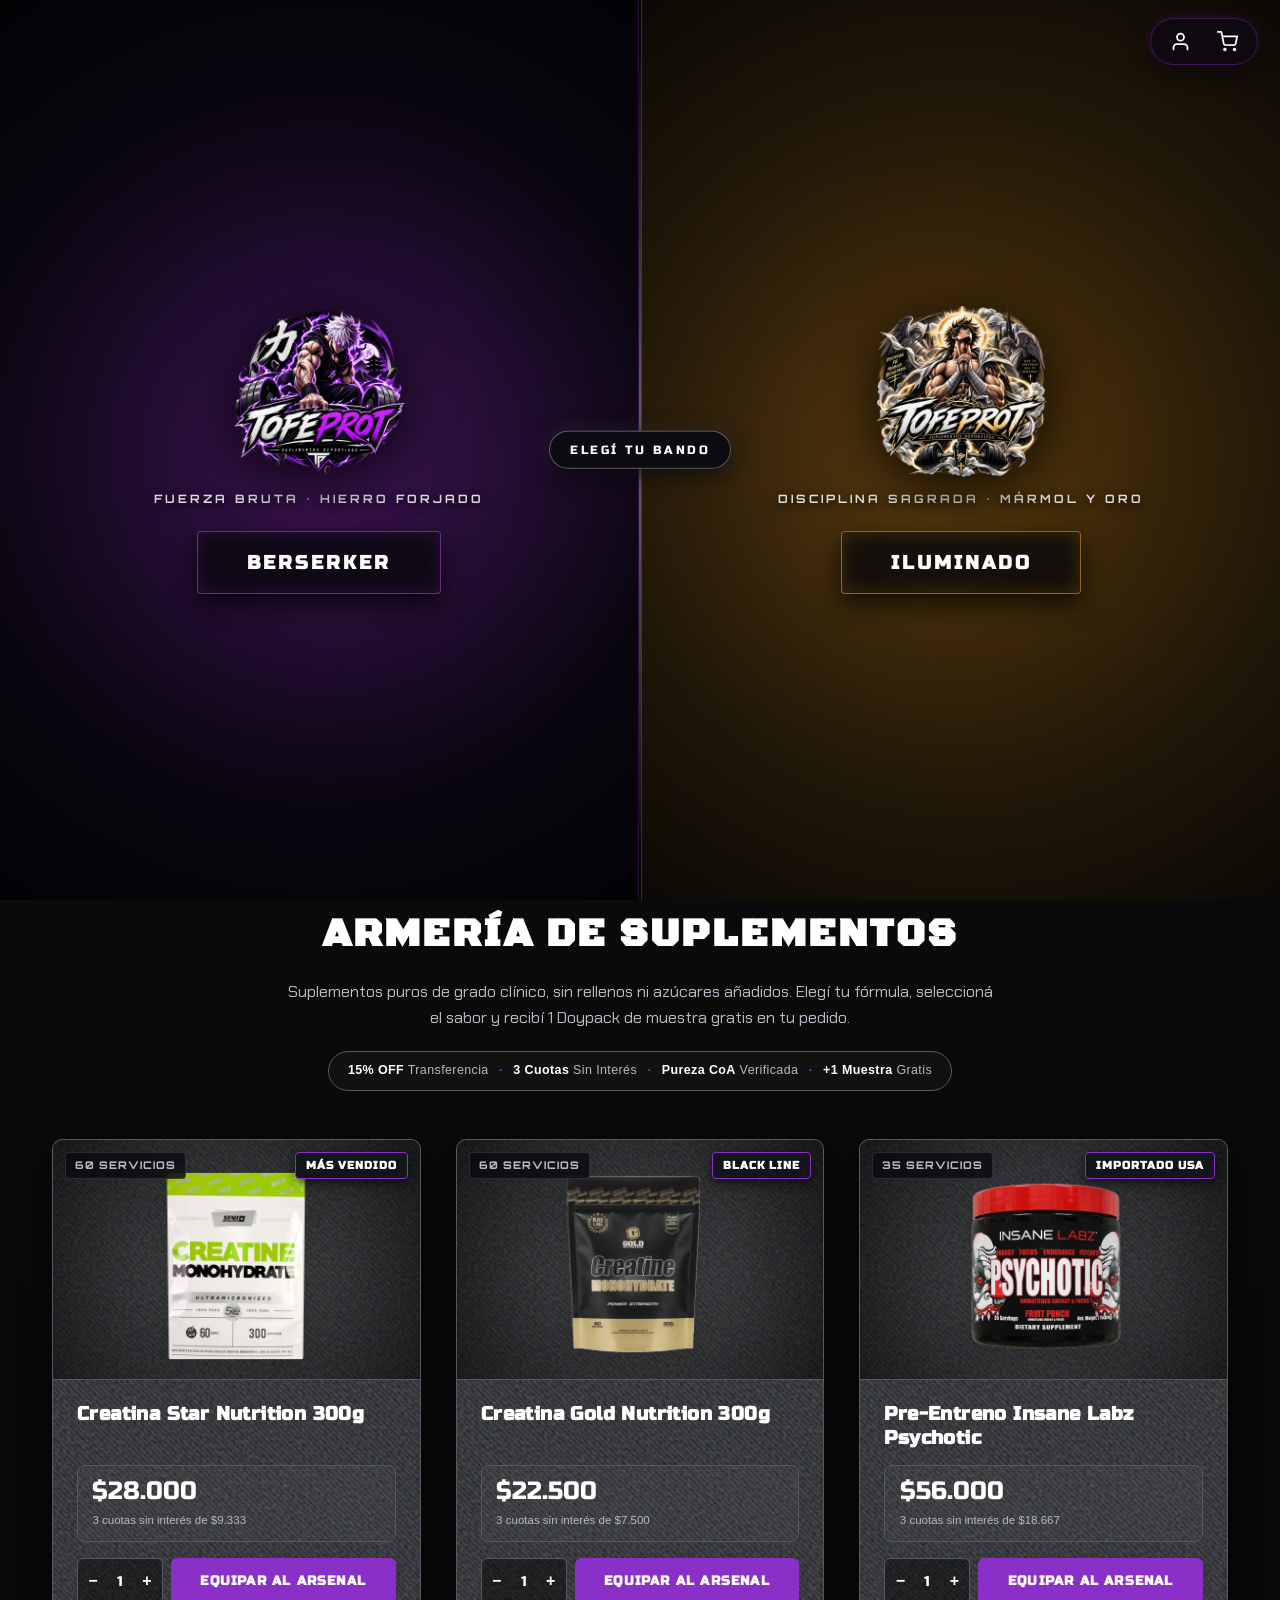
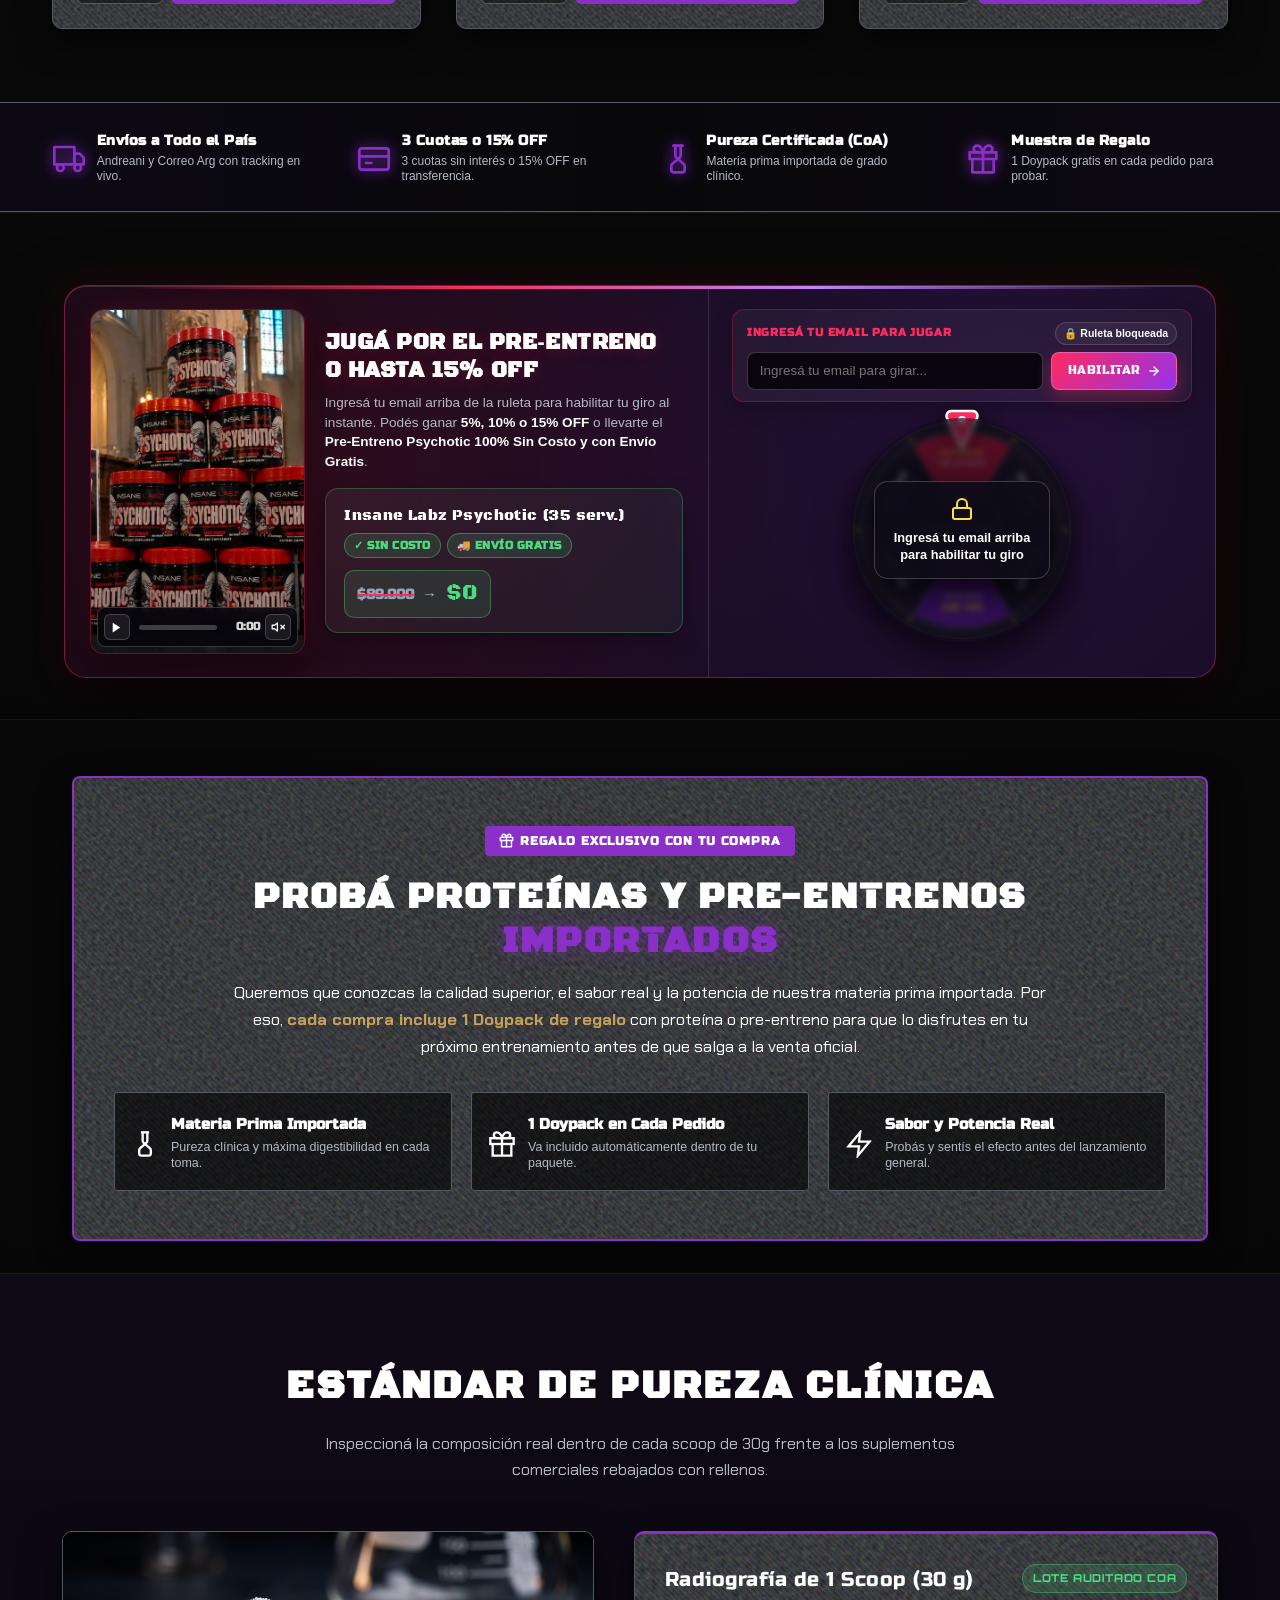
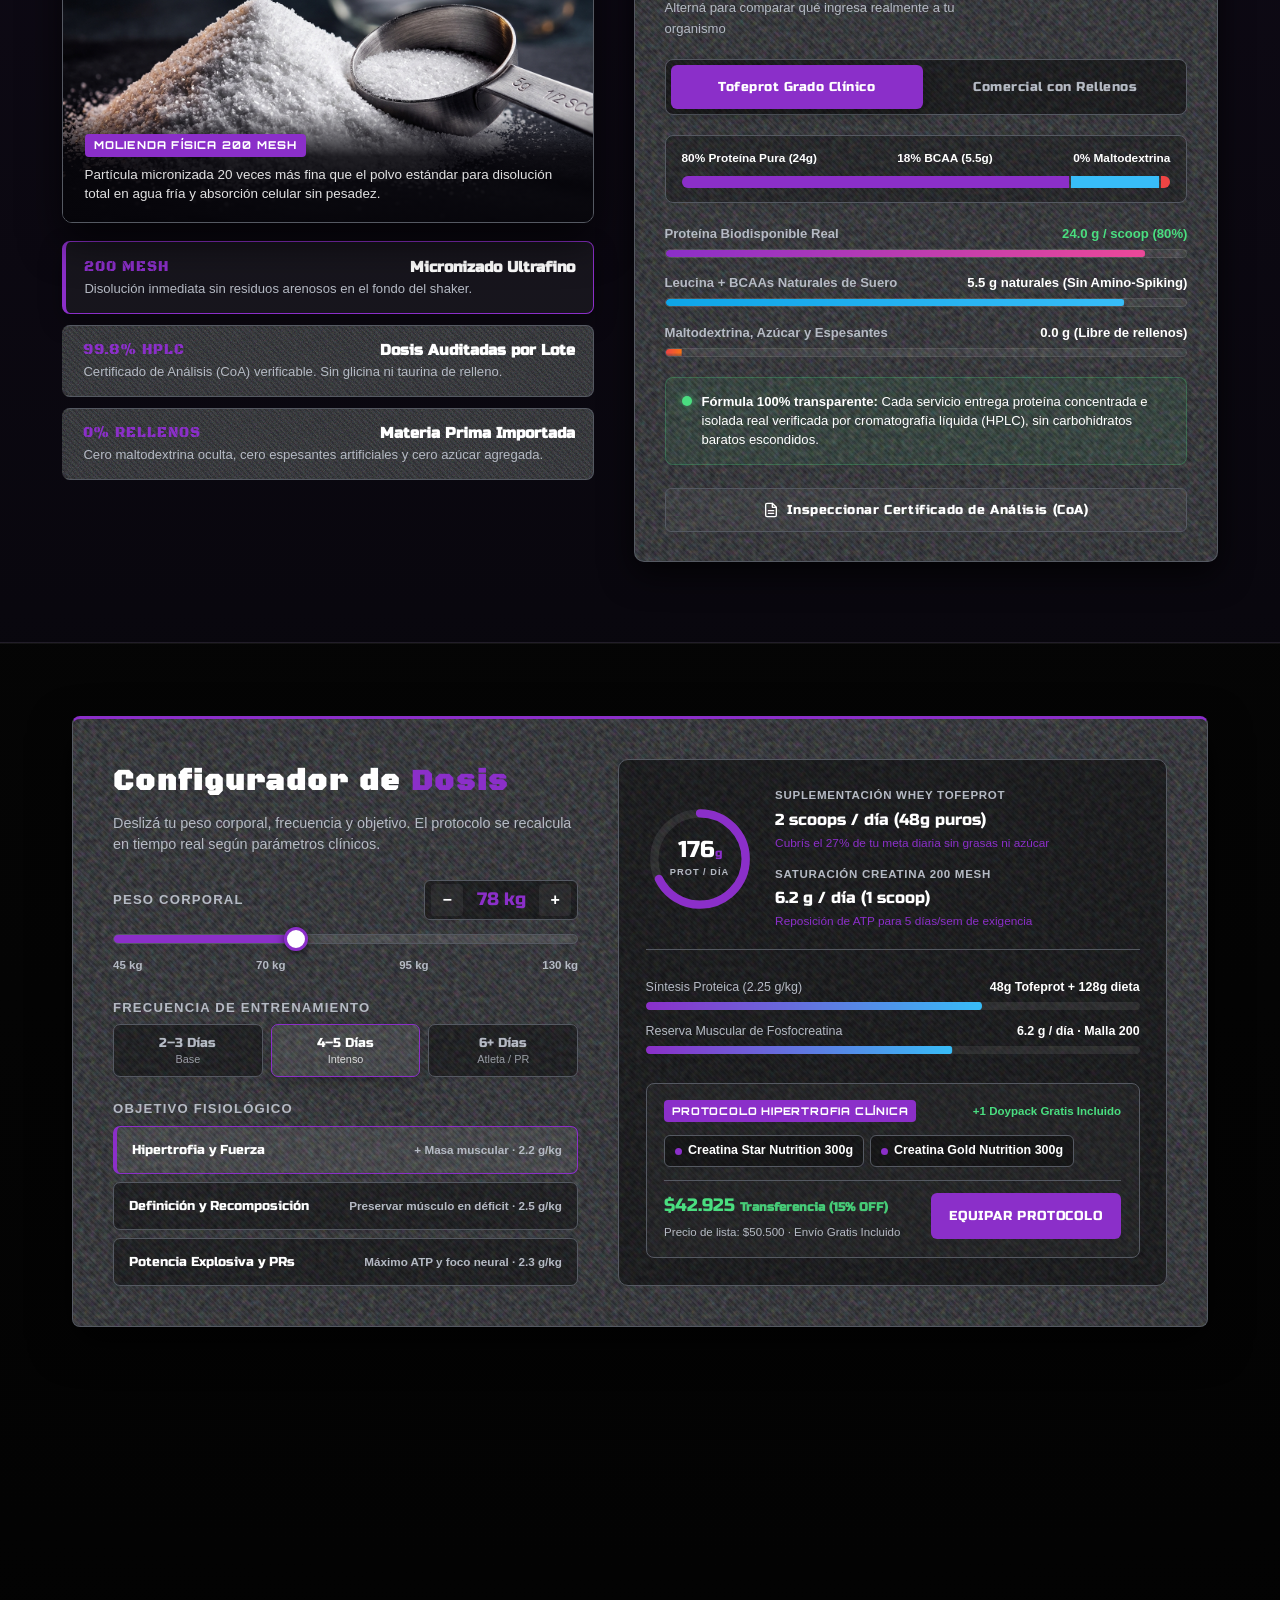
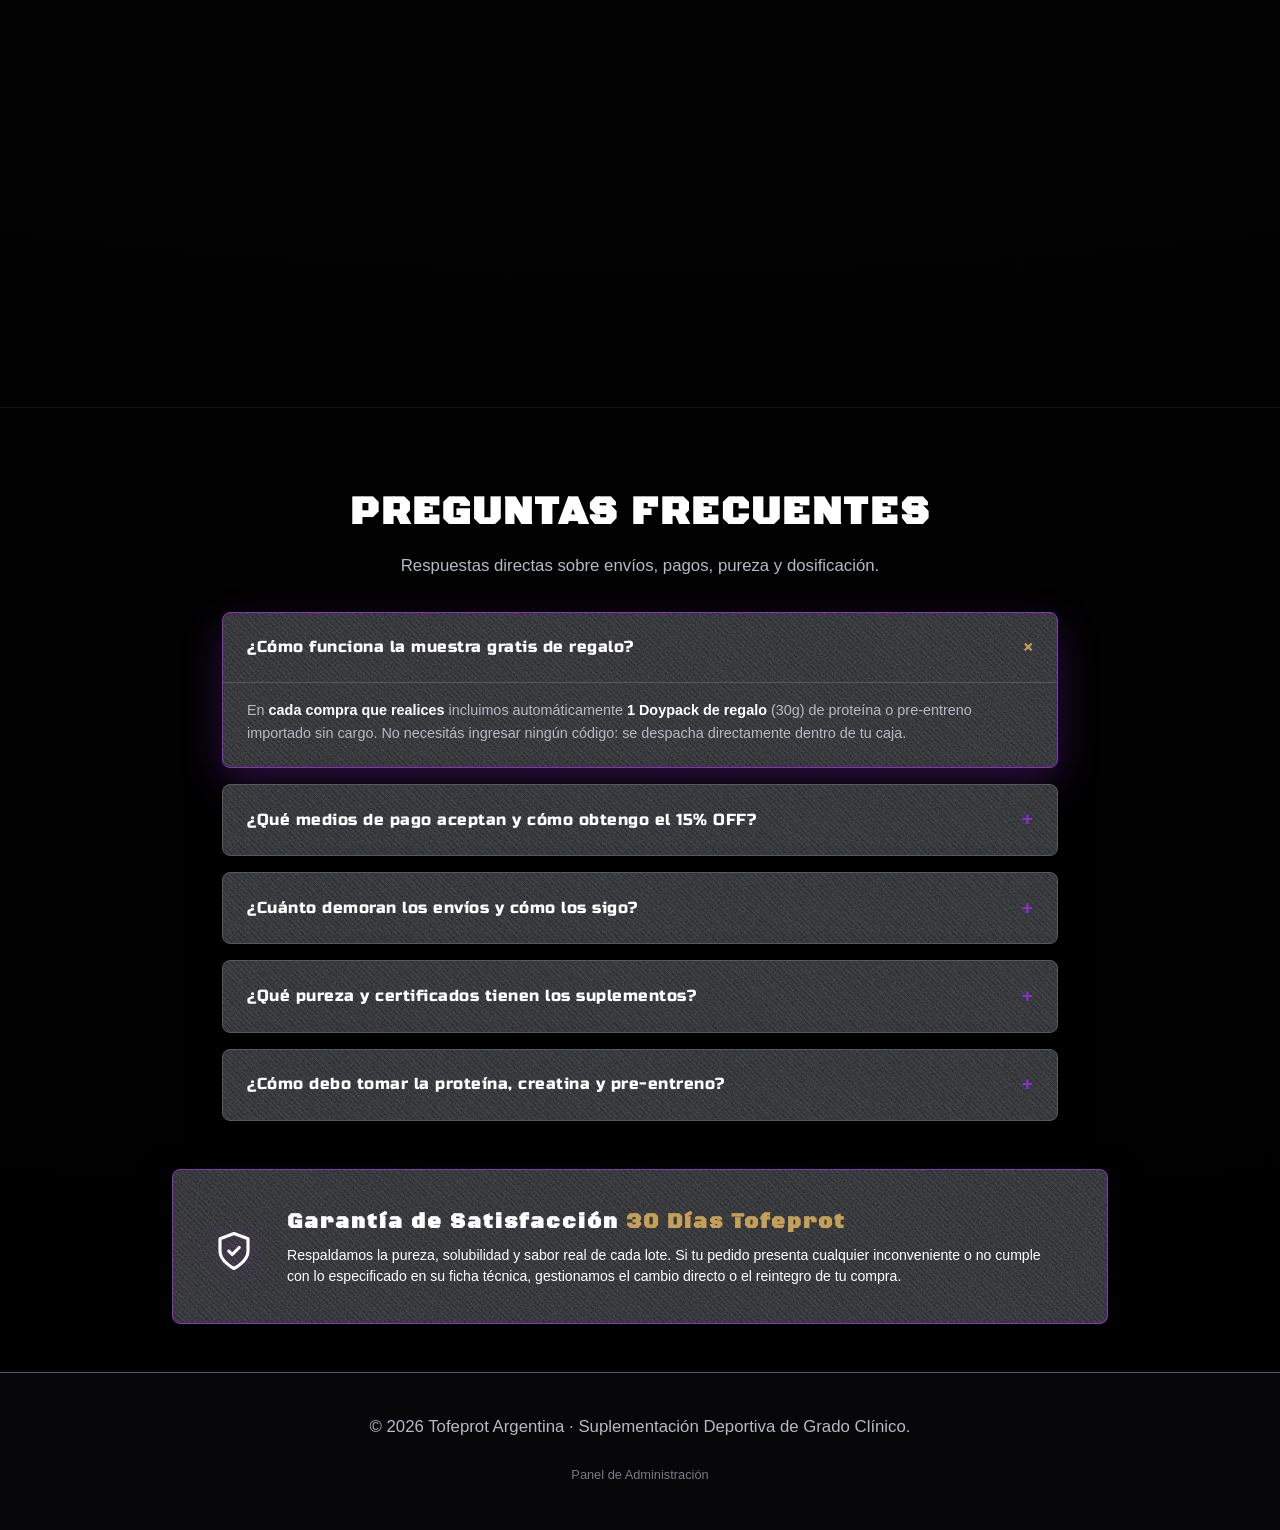
==== index.html @ 7452de2a "feat(v6.3): replace TP pill logo with user & cart icons, enlarge mobile/desktop pill, fix right-edge" ====
<!DOCTYPE html>
<html lang="es">
<head>
    <meta charset="UTF-8">
    <meta name="viewport" content="width=device-width, initial-scale=1.0, viewport-fit=cover">
    <meta name="description" content="Tofeprot - Suplementación deportiva premium en Argentina. Proteínas whey aisladas, creatinas 200 mesh y pre-entrenos de pureza clínica. Incluye muestra gratis en cada compra.">
    <title>Tofeprot - Suplementos Deportivos Premium | Tienda Oficial</title>
    
    <!-- Favicons -->
    <link rel="icon" type="image/png" sizes="32x32" href="assets/images/favicon-32.png">
    <link rel="icon" type="image/png" sizes="64x64" href="assets/images/favicon.png">
    <link rel="apple-touch-icon" href="assets/images/favicon.png">
    <meta name="theme-color" content="#060408">

    <!-- Open Graph / Redes Sociales & WhatsApp -->
    <meta property="og:type" content="website">
    <meta property="og:title" content="Tofeprot - Suplementos Deportivos Premium | Tienda Oficial">
    <meta property="og:description" content="Proteínas Whey, Creatinas 200 Mesh y Pre-entrenos con materia prima importada. 15% OFF por transferencia y 1 Doypack de muestra gratis incluido.">
    <meta property="og:image" content="assets/images/logo-oscuridad.png">
    <meta property="og:locale" content="es_AR">

    <!-- Twitter Card -->
    <meta name="twitter:card" content="summary_large_image">
    <meta name="twitter:title" content="Tofeprot - Suplementación Deportiva Premium">
    <meta name="twitter:description" content="Proteínas Whey, Creatina Pura 200 Mesh y Pre-entreno Berserk. Elige tu bando: Luz o Oscuridad.">
    <meta name="twitter:image" content="assets/images/logo-oscuridad.png">

    <link rel="stylesheet" href="css/styles.css?v=6.3">

    <!-- Pre-detección de bando guardado: ingreso directo sin parpadeo del Gateway -->
    <script>
        (function() {
            try {
                var saved = localStorage.getItem('tofeprot_side');
                if (saved === 'light' || saved === 'dark') {
                    document.documentElement.className = saved === 'light' ? 'theme-light' : 'theme-dark';
                    var style = document.createElement('style');
                    style.id = 'gatewayPreHide';
                    style.textContent = '#gatewayScreen { display: none !important; visibility: hidden !important; opacity: 0 !important; }';
                    document.head.appendChild(style);
                }
            } catch (e) {}
        })();
    </script>
</head>
<body class="theme-dark">

    <!-- ========================================== -->
    <!-- OVERLAY CINEMÁTICO DE CAMBIO DE BANDO      -->
    <!-- ========================================== -->
    <div id="sideTransitionOverlay" class="side-transition-overlay" aria-hidden="true">
        <div class="portal-transition-core">
            <span class="portal-rune-name" id="portalRuneName">CAMBIANDO BANDO</span>
        </div>
    </div>

    <!-- ========================================== -->
    <!-- ATMÓSFERA Y FONDOS CINEMÁTICOS (3D DEPTH)   -->
    <!-- ========================================== -->
    <div class="cinematic-atmosphere" aria-hidden="true">
        <div class="cinematic-grain"></div>
    </div>

    <!-- ========================================== -->
    <!-- 1. PANTALLA DE SELECCIÓN INICIAL (GATEWAY)  -->
    <!-- ========================================== -->
    <div id="gatewayScreen" class="gateway-screen">
        <!-- Fondo ambiental sutil -->
        <div class="gateway-backdrop-blur"></div>
        <div class="gateway-ambient-glow glow-left"></div>
        <div class="gateway-ambient-glow glow-right"></div>

        <!-- Escenario de Selección de Bando (Pantalla Completa Inmersiva) -->
        <div class="gateway-stage" id="gatewayStage">
            <!-- Interior del Cartel -->
            <div class="gateway-interior">
                <div class="gateway-interior-split">
                    <!-- Opción 1: BERSERKER -->
                    <div class="gateway-chamber chamber-dark" 
                         onmouseenter="setGatewayHover('dark')" 
                         onmouseleave="clearGatewayHover()" 
                         ontouchstart="setGatewayHover('dark')"
                         onclick="selectSide('dark')">
                        <div class="mobile-chamber-header">
                            <img src="assets/images/logo-oscuridad.png" alt="Berserker" class="mobile-chamber-logo">
                            <span class="mobile-chamber-sub">FUERZA BRUTA • HIERRO FORJADO</span>
                        </div>
                        <button class="btn-chamber btn-chamber-dark" onclick="event.stopPropagation(); selectSide('dark');">
                            <span>BERSERKER</span>
                        </button>
                    </div>

                    <!-- Divisor exclusivo para versión móvil vertical -->
                    <div class="mobile-gateway-divider">
                        <span>ELEGÍ TU BANDO</span>
                    </div>

                    <!-- Opción 2: ILUMINADO -->
                    <div class="gateway-chamber chamber-light" 
                         onmouseenter="setGatewayHover('light')" 
                         onmouseleave="clearGatewayHover()" 
                         ontouchstart="setGatewayHover('light')"
                         onclick="selectSide('light')">
                        <div class="mobile-chamber-header">
                            <img src="assets/images/logo-luz.png" alt="Iluminado" class="mobile-chamber-logo">
                            <span class="mobile-chamber-sub">DISCIPLINA SAGRADA • MÁRMOL Y ORO</span>
                        </div>
                        <button class="btn-chamber btn-chamber-light" onclick="event.stopPropagation(); selectSide('light');">
                            <span>ILUMINADO</span>
                        </button>
                    </div>
                </div>
            </div>
        </div>
    </div>

    <!-- ========================================== -->
    <!-- 2. POP-UP DE DESBLOQUEO DE PODER (EMAIL)   -->
    <!-- ========================================== -->
    <div id="unlockModal" class="unlock-modal-overlay">
        <div class="unlock-modal-content">
            <button class="close-unlock-btn" onclick="closeUnlockModal()">✕</button>
            <div class="unlock-lock-wrapper">
                <div class="unlock-lock-icon" id="lockIconElement">
                    <svg class="svg-icon" width="36" height="36" viewBox="0 0 24 24" fill="none" stroke="currentColor" stroke-width="2" stroke-linecap="round" stroke-linejoin="round"><rect x="3" y="11" width="18" height="11" rx="2" ry="2"></rect><path d="M7 11V7a5 5 0 0 1 10 0v4"></path></svg>
                </div>
            </div>
            <h2>Desbloquea tu Poder</h2>
            <p>Deja tu email para obtener un <strong>10% de descuento</strong> instantáneo en tu primer pedido.</p>
            
            <form class="unlock-form" onsubmit="event.preventDefault(); submitUnlockEmail();">
                <input type="email" id="userUnlockEmail" placeholder="Ingresa tu email de guerrero..." required>
                <button type="submit" class="submit-btn">Desbloquear 10% OFF</button>
            </form>
            
            <a class="skip-unlock" onclick="closeUnlockModal()">Continuar sin descuento &gt;</a>
        </div>
    </div>

    <!-- ========================================== -->
    <!-- 4. BOTÓN FLOTANTE SUPERIOR DERECHO         -->
    <!-- (USUARIO + CARRITO DE COMPRAS)             -->
    <!-- ========================================== -->
    <div id="floatingNavBtn" class="floating-nav-pill" role="region" aria-label="Usuario, Menú y Carrito">
        <button class="floating-btn-section floating-user-section" onclick="toggleNavDrawer()" aria-label="Abrir Menú de Usuario y Navegación" title="Mi Cuenta / Menú">
            <svg class="floating-user-icon" viewBox="0 0 24 24" width="21" height="21" fill="none" stroke="currentColor" stroke-width="2" stroke-linecap="round" stroke-linejoin="round" aria-hidden="true">
                <path d="M20 21v-2a4 4 0 0 0-4-4H8a4 4 0 0 0-4 4v2"></path>
                <circle cx="12" cy="7" r="4"></circle>
            </svg>
        </button>

        <button class="floating-btn-section floating-cart-section" onclick="toggleCart()" aria-label="Abrir Carrito de Compras" title="Mi Carrito / Arsenal">
            <svg class="floating-cart-icon" viewBox="0 0 24 24" width="21" height="21" fill="none" stroke="currentColor" stroke-width="2" stroke-linecap="round" stroke-linejoin="round" aria-hidden="true">
                <circle cx="9" cy="21" r="1"></circle>
                <circle cx="20" cy="21" r="1"></circle>
                <path d="M1 1h4l2.68 13.39a2 2 0 0 0 2 1.61h9.72a2 2 0 0 0 2-1.61L23 6H6"></path>
            </svg>
            <span class="floating-cart-count" id="floatingCartBadge" style="display: none;">0</span>
        </button>
    </div>

    <!-- ========================================== -->
    <!-- PANEL / DRAWER DE NAVEGACIÓN LATERAL       -->
    <!-- ========================================== -->
    <div id="navDrawerBackdrop" class="nav-drawer-backdrop" onclick="closeNavDrawer()" aria-hidden="true"></div>

    <aside id="navDrawerPanel" class="nav-drawer-panel" aria-label="Menú principal de navegación">
        <div class="nav-drawer-header">
            <div class="drawer-brand">
                <span class="drawer-brand-title">TOFEPROT</span>
                <span class="drawer-brand-sub">Menú Principal</span>
            </div>
            <button class="nav-drawer-close" onclick="closeNavDrawer()" aria-label="Cerrar menú">✕</button>
        </div>

        <div class="nav-drawer-body">
            <!-- BOTÓN DUALIDAD: CAMBIAR BANDO -->
            <div class="drawer-duality-box">
                <button class="duality-bando-btn" id="dualityBandoBtn" onclick="switchSide(); closeNavDrawer();" title="Cambiar entre Berserker e Iluminado">
                    <span class="duality-content">
                        <span id="dualityBandoText">CAMBIAR BANDO</span>
                    </span>
                </button>
            </div>

            <!-- BUSCADOR UNIFICADO -->
            <div class="drawer-search-box">
                <input type="text" id="searchInput" placeholder="Buscar suplemento..." oninput="filterProducts()">
            </div>

            <!-- ENLACES DE NAVEGACIÓN -->
            <nav class="drawer-nav-menu">
                <a class="drawer-nav-item" onclick="scrollToProducts(); closeNavDrawer();">
                    <span class="drawer-item-icon">
                        <svg width="18" height="18" viewBox="0 0 24 24" fill="none" stroke="currentColor" stroke-width="2" stroke-linecap="round" stroke-linejoin="round"><polygon points="12 2 2 7 12 12 22 7 12 2"></polygon><polyline points="2 17 12 22 22 17"></polyline><polyline points="2 12 12 17 22 12"></polyline></svg>
                    </span>
                    <span class="drawer-item-text">ARMERÍA COMPLETA</span>
                    <span class="drawer-item-arrow">→</span>
                </a>
                <a class="drawer-nav-item drawer-raffle-item" onclick="document.getElementById('sorteoSection').scrollIntoView({behavior:'smooth'}); closeNavDrawer();">
                    <span class="drawer-item-icon">
                        <svg width="18" height="18" viewBox="0 0 24 24" fill="none" stroke="currentColor" stroke-width="2" stroke-linecap="round" stroke-linejoin="round"><circle cx="12" cy="12" r="10"></circle><circle cx="12" cy="12" r="3"></circle><line x1="12" y1="2" x2="12" y2="9"></line><line x1="12" y1="15" x2="12" y2="22"></line><line x1="2" y1="12" x2="9" y2="12"></line><line x1="15" y1="12" x2="22" y2="12"></line></svg>
                    </span>
                    <span class="drawer-item-text">SORTEO & RULETA PSYCHOTIC</span>
                    <span class="drawer-item-arrow">→</span>
                </a>
                <a class="drawer-nav-item" onclick="document.getElementById('calcSection').scrollIntoView({behavior:'smooth'}); closeNavDrawer();">
                    <span class="drawer-item-icon">
                        <svg width="18" height="18" viewBox="0 0 24 24" fill="none" stroke="currentColor" stroke-width="2" stroke-linecap="round" stroke-linejoin="round"><polygon points="13 2 3 14 12 14 11 22 21 10 12 10 13 2"></polygon></svg>
                    </span>
                    <span class="drawer-item-text">CALCULADORA DE DOSIS</span>
                    <span class="drawer-item-arrow">→</span>
                </a>
                <a class="drawer-nav-item drawer-cart-item" onclick="toggleCart(); closeNavDrawer();">
                    <span class="drawer-item-icon">
                        <svg width="18" height="18" viewBox="0 0 24 24" fill="none" stroke="currentColor" stroke-width="2" stroke-linecap="round" stroke-linejoin="round"><circle cx="9" cy="21" r="1"></circle><circle cx="20" cy="21" r="1"></circle><path d="M1 1h4l2.68 13.39a2 2 0 0 0 2 1.61h9.72a2 2 0 0 0 2-1.61L23 6H6"></path></svg>
                    </span>
                    <span class="drawer-item-text">MI ARSENAL / CARRITO</span>
                    <span class="drawer-cart-badge-inner" id="cartCount" style="display: none;">0</span>
                </a>
            </nav>

            <!-- ACCIONES ADICIONALES (SONIDO & CUENTA) -->
            <div class="drawer-footer-actions">
                <div class="drawer-sound-row">
                    <span>Efectos Sonoros</span>
                    <button id="soundToggleBtn" class="sound-toggle-btn" onclick="toggleSound()" title="Efectos de sonido (Activar/Silenciar)" aria-label="Activar o silenciar sonido">
                        <svg width="18" height="18" viewBox="0 0 24 24" fill="none" stroke="currentColor" stroke-width="2" stroke-linecap="round" stroke-linejoin="round"><polygon points="11 5 6 9 2 9 2 15 6 15 11 19 11 5"></polygon><path d="M15.54 8.46a5 5 0 0 1 0 7.07"></path><path d="M19.07 4.93a10 10 0 0 1 0 14.14"></path></svg>
                    </button>
                </div>

                <div class="drawer-auth-row">
                    <button class="auth-btn drawer-auth-btn" id="authBtn" onclick="toggleAuthModal(); closeNavDrawer();">INGRESAR / REGISTRARSE</button>
                    <div id="userProfileBtn" class="drawer-profile-btn" style="cursor: pointer; display: none;" onclick="toggleUserProfile(); closeNavDrawer();">
                        <svg class="svg-icon" width="20" height="20" viewBox="0 0 24 24" fill="none" stroke="currentColor" stroke-width="2"><path d="M20 21v-2a4 4 0 0 0-4-4H8a4 4 0 0 0-4 4v2"></path><circle cx="12" cy="7" r="4"></circle></svg>
                        <span>Mi Perfil Guerrero</span>
                    </div>
                </div>
            </div>
        </div>
    </aside>

    <!-- ========================================== -->
    <!-- 5. PERFIL DE USUARIO                       -->
    <!-- ========================================== -->
    <div id="userProfile" class="user-profile">
        <div class="user-info">
            <div class="user-email" id="profileEmail">usuario@email.com</div>
            <div class="user-membership" id="profileMembership">Guerrero Tofeprot</div>
            <div class="exp-container">
                <div class="exp-text"><span>EXP GUERRERO</span> <span>650 / 1000 pt</span></div>
                <div class="exp-bar-bg"><div class="exp-bar-fill"></div></div>
            </div>
            <button class="auth-btn" style="width:100%; margin-top: 10px; font-size: 0.8rem; padding: 6px;" onclick="switchSide(); toggleUserProfile();">Cambiar Bando (Berserker / Iluminado)</button>
        </div>
        <button class="logout-btn" onclick="logout()">Cerrar sesión</button>
    </div>

    <!-- ========================================== -->
    <!-- 6. HERO EDITORIAL BRUTALISTA (OPCIÓN 1)    -->
    <!-- ========================================== -->
    <section class="hero hero-editorial">
        <img id="heroBgImg" class="hero-image-bg" src="assets/images/hero-bg-iluminado.jpg?v=2.7" alt="Santuario Tofeprot">
        <video class="hero-video-bg" autoplay loop muted playsinline webkit-playsinline poster="assets/images/hero-bg-iluminado.jpg?v=2.7" preload="metadata">
            <source src="assets/videos/fondo-hero.mp4" type="video/mp4">
        </video>
        <div class="hero-video-overlay"></div>

        <div class="hero-editorial-container">
            <button type="button" class="hero-img-wrapper hero-logo-interactive-stage" id="heroLogoStage" onclick="triggerLogoSideSwitch(event)" aria-label="Cambiar de bando entre Berserker e Iluminado" title="Tocá para cambiar de bando (Berserker / Iluminado)">
                <!-- Capa 1: Aura radial de resonancia (GPU transform + opacity) -->
                <span class="hero-logo-aura-back" aria-hidden="true"></span>

                <!-- Capa 2: Núcleo con latido doble + fantasma del bando opuesto + Canvas de Rayos Fractales -->
                <span class="hero-logo-heartbeat-core">
                    <img id="heroLogoImg" src="assets/images/logo-wordmark-oscuridad.png?v=3.0" alt="Tofeprot Logotipo Principal" class="hero-main-img">
                    <img id="heroLogoGhost" src="assets/images/logo-wordmark-luz.png?v=3.0" alt="" aria-hidden="true" class="hero-main-img hero-logo-ghost">
                    <canvas id="heroLogoLightningCanvas" class="hero-logo-lightning-canvas" aria-hidden="true"></canvas>
                </span>

                <!-- Indicador interactivo sutil de cambio de bando -->
                <span class="hero-logo-polarity-hint" id="heroLogoPolarityHint">
                    <span class="polarity-spark-dot" aria-hidden="true"></span>
                    <span id="heroLogoHintText">TOCÁ EL LOGO · CAMBIAR BANDO</span>
                </span>
            </button>

            <h1 id="heroTitle" class="hero-title-glory">DESATÁ EL <span class="glory-highlight">CAOS</span></h1>
            <p id="heroDescription">El dolor no se esquiva, se conquista. Suplementación clínica sin piedad para doblegar el hierro.</p>

            <div class="hero-cta-group">
                <button class="hero-btn-secondary" onclick="document.getElementById('calcSection').scrollIntoView({behavior: 'smooth'})">
                    <span>CALCULAR MI DOSIS</span>
                </button>
                <button class="hero-btn-secondary hero-btn-raffle" onclick="document.getElementById('sorteoSection').scrollIntoView({behavior: 'smooth'})">
                    <span>SORTEO &amp; RULETA PSYCHOTIC</span>
                </button>
            </div>
        </div>
    </section>

    <!-- ========================================== -->
    <!-- 6.1 CINTA EDITORIAL EN MOVIMIENTO (MARQUEE)-->
    <!-- ========================================== -->
    <div class="editorial-marquee" aria-hidden="true">
        <div class="editorial-marquee-track">
            <span>PUREZA CLÍNICA 200 MESH</span><span class="marquee-dot">✦</span>
            <span>15% OFF POR TRANSFERENCIA BANCARIA</span><span class="marquee-dot">✦</span>
            <span>1 DOYPACK DE MUESTRA GRATIS EN CADA COMPRA</span><span class="marquee-dot">✦</span>
            <span>MATERIA PRIMA IMPORTADA GRADO FARMACÉUTICO</span><span class="marquee-dot">✦</span>
            <span>3 CUOTAS SIN INTERÉS CON MERCADO PAGO</span><span class="marquee-dot">✦</span>
            <span>PUREZA CLÍNICA 200 MESH</span><span class="marquee-dot">✦</span>
            <span>15% OFF POR TRANSFERENCIA BANCARIA</span><span class="marquee-dot">✦</span>
            <span>1 DOYPACK DE MUESTRA GRATIS EN CADA COMPRA</span><span class="marquee-dot">✦</span>
            <span>MATERIA PRIMA IMPORTADA GRADO FARMACÉUTICO</span><span class="marquee-dot">✦</span>
            <span>3 CUOTAS SIN INTERÉS CON MERCADO PAGO</span><span class="marquee-dot">✦</span>
        </div>
    </div>

    <!-- ========================================== -->
    <!-- 7. ARMERÍA DE SUPLEMENTOS (TIENDA EN 1° FILA)-->
    <!-- ========================================== -->
    <div class="section-wrapper reveal-on-scroll">
        <section id="productsSection" class="products-section">
            <div class="editorial-section-header">
                <h2 class="section-title">Armería de Suplementos</h2>
                <p class="editorial-subtitle">
                    Suplementos puros de grado clínico, sin rellenos ni azúcares añadidos. Elegí tu fórmula, seleccioná el sabor y recibí 1 Doypack de muestra gratis en tu pedido.
                </p>
                <div class="armory-highlights-strip" aria-label="Beneficios incluidos en la armería">
                    <span class="armory-strip-item"><strong>15% OFF</strong> Transferencia</span>
                    <span class="armory-strip-sep" aria-hidden="true">·</span>
                    <span class="armory-strip-item"><strong>3 Cuotas</strong> Sin Interés</span>
                    <span class="armory-strip-sep" aria-hidden="true">·</span>
                    <span class="armory-strip-item"><strong>Pureza CoA</strong> Verificada</span>
                    <span class="armory-strip-sep" aria-hidden="true">·</span>
                    <span class="armory-strip-item"><strong>+1 Muestra</strong> Gratis</span>
                </div>
            </div>
            <div class="products-grid" id="tiendaGrid"></div>
        </section>
    </div>

    <!-- ========================================== -->
    <!-- 7.1 BARRA DE CONFIANZA & BENEFICIOS (TRUST)-->
    <!-- ========================================== -->
    <section class="trust-bar-section">
        <div class="trust-bar-grid">
            <div class="trust-item">
                <div class="trust-icon">
                    <svg class="svg-icon" width="30" height="30" viewBox="0 0 24 24" fill="none" stroke="currentColor" stroke-width="2" stroke-linecap="round" stroke-linejoin="round"><rect x="1" y="3" width="15" height="13"></rect><polygon points="16 8 20 8 23 11 23 16 16 16 16 8"></polygon><circle cx="5.5" cy="18.5" r="2.5"></circle><circle cx="18.5" cy="18.5" r="2.5"></circle></svg>
                </div>
                <div class="trust-text">
                    <h4>Envíos a Todo el País</h4>
                    <p>Andreani y Correo Arg con tracking en vivo.</p>
                </div>
            </div>
            <div class="trust-item">
                <div class="trust-icon">
                    <svg class="svg-icon" width="30" height="30" viewBox="0 0 24 24" fill="none" stroke="currentColor" stroke-width="2" stroke-linecap="round" stroke-linejoin="round"><rect x="1" y="4" width="22" height="16" rx="2" ry="2"></rect><line x1="1" y1="10" x2="23" y2="10"></line><line x1="6" y1="15" x2="10" y2="15"></line></svg>
                </div>
                <div class="trust-text">
                    <h4>3 Cuotas o 15% OFF</h4>
                    <p>3 cuotas sin interés o 15% OFF en transferencia.</p>
                </div>
            </div>
            <div class="trust-item">
                <div class="trust-icon">
                    <svg class="svg-icon" width="30" height="30" viewBox="0 0 24 24" fill="none" stroke="currentColor" stroke-width="2" stroke-linecap="round" stroke-linejoin="round"><path d="M10 2v7.31a2 2 0 0 0 .69 1.51l5.62 4.9A2 2 0 0 1 17 17.24V20a2 2 0 0 1-2 2H9a2 2 0 0 1-2-2v-2.76a2 2 0 0 1 .69-1.51l5.62-4.9A2 2 0 0 0 14 9.31V2"></path><line x1="8.5" y1="2" x2="15.5" y2="2"></line></svg>
                </div>
                <div class="trust-text">
                    <h4>Pureza Certificada (CoA)</h4>
                    <p>Materia prima importada de grado clínico.</p>
                </div>
            </div>
            <div class="trust-item">
                <div class="trust-icon">
                    <svg class="svg-icon" width="30" height="30" viewBox="0 0 24 24" fill="none" stroke="currentColor" stroke-width="2" stroke-linecap="round" stroke-linejoin="round"><polyline points="20 12 20 22 4 22 4 12"></polyline><rect x="2" y="7" width="20" height="5"></rect><line x1="12" y1="22" x2="12" y2="7"></line><path d="M12 7H7.5a2.5 2.5 0 0 1 0-5C11 2 12 7 12 7z"></path><path d="M12 7h4.5a2.5 2.5 0 0 0 0-5C13 2 12 7 12 7z"></path></svg>
                </div>
                <div class="trust-text">
                    <h4>Muestra de Regalo</h4>
                    <p>1 Doypack gratis en cada pedido para probar.</p>
                </div>
            </div>
        </div>
    </section>

    <!-- ========================================== -->
    <!-- 7.5 SORTEO PSYCHOTIC & RULETA INTERACTIVA  -->
    <!-- ========================================== -->
    <div class="section-wrapper raffle-band-wrapper reveal-on-scroll" id="sorteoSection">
        <section class="raffle-section" aria-labelledby="raffleSectionTitle">
            <!-- TARJETA ÚNICA INTEGRAL COMPACTA (VIDEO VERTICAL + INFO A LA IZQUIERDA | DATOS ARRIBA + RULETA A LA DERECHA) -->
            <div class="raffle-unified-card" id="raffleWheelStage">
                <!-- MITAD IZQUIERDA: VIDEO VERTICAL COMPACTO AL LADO DEL TEXTO Y PRECIO -->
                <div class="raffle-unified-left">
                    <div class="raffle-left-split">
                        <!-- Columna del Video Vertical (9:16 compacto) -->
                        <div class="raffle-inline-photo raffle-video-stage" id="raffleVideoStage">
                            <video
                                id="raffleShowcaseVideo"
                                class="raffle-showcase-video"
                                src="assets/images/sorteo-psychotic.mp4?v=5.2"
                                poster="assets/images/sorteo-psychotic.jpg?v=5.0"
                                autoplay
                                muted
                                loop
                                playsinline
                                preload="metadata"
                                onclick="toggleRaffleVideoPlay(event)"
                                aria-label="Video del sorteo de Pre-entreno Insane Labz Psychotic">
                            </video>

                            <!-- BARRA DE NAVEGACIÓN COMPACTA DEL VIDEO -->
                            <div class="raffle-video-navbar" role="toolbar" aria-label="Controles del video del sorteo">
                                <button type="button" class="raffle-vctrl-btn" id="raffleVideoPlayBtn" onclick="toggleRaffleVideoPlay(event)" aria-label="Pausar video" title="Pausar / Reproducir">
                                    <svg class="vctrl-icon vctrl-icon-pause" id="rafflePlayIconPause" width="13" height="13" viewBox="0 0 24 24" fill="currentColor" aria-hidden="true">
                                        <rect x="6" y="4" width="4" height="16" rx="1"></rect>
                                        <rect x="14" y="4" width="4" height="16" rx="1"></rect>
                                    </svg>
                                    <svg class="vctrl-icon vctrl-icon-play" id="rafflePlayIconPlay" width="13" height="13" viewBox="0 0 24 24" fill="currentColor" style="display: none;" aria-hidden="true">
                                        <polygon points="5 3 19 12 5 21 5 3"></polygon>
                                    </svg>
                                    <span class="vctrl-btn-text sr-only-compact" id="raffleVideoPlayLabel">Pausar</span>
                                </button>

                                <div class="raffle-video-timeline" id="raffleVideoTimeline" onclick="seekRaffleVideo(event)" role="slider" aria-label="Progreso del video" aria-valuemin="0" aria-valuemax="100" aria-valuenow="0" tabindex="0">
                                    <div class="raffle-video-timeline-track">
                                        <div class="raffle-video-timeline-fill" id="raffleVideoProgressFill"></div>
                                    </div>
                                </div>

                                <span class="raffle-video-time" id="raffleVideoTime">0:00</span>

                                <button type="button" class="raffle-vctrl-btn raffle-vctrl-sound is-muted" id="raffleVideoMuteBtn" onclick="toggleRaffleVideoMute(event)" aria-label="Activar sonido" title="Activar / Silenciar sonido">
                                    <svg class="vctrl-icon" id="raffleSoundIconMuted" width="14" height="14" viewBox="0 0 24 24" fill="none" stroke="currentColor" stroke-width="2.2" stroke-linecap="round" stroke-linejoin="round" aria-hidden="true">
                                        <polygon points="11 5 6 9 2 9 2 15 6 15 11 19 11 5"></polygon>
                                        <line x1="23" y1="9" x2="17" y2="15"></line>
                                        <line x1="17" y1="9" x2="23" y2="15"></line>
                                    </svg>
                                    <svg class="vctrl-icon" id="raffleSoundIconUnmuted" width="14" height="14" viewBox="0 0 24 24" fill="none" stroke="currentColor" stroke-width="2.2" stroke-linecap="round" stroke-linejoin="round" style="display: none;" aria-hidden="true">
                                        <polygon points="11 5 6 9 2 9 2 15 6 15 11 19 11 5"></polygon>
                                        <path d="M15.54 8.46a5 5 0 0 1 0 7.07"></path>
                                        <path d="M19.07 4.93a10 10 0 0 1 0 14.14"></path>
                                    </svg>
                                    <span class="vctrl-btn-text sr-only-compact" id="raffleVideoMuteLabel">Sonido</span>
                                </button>
                            </div>
                        </div>

                        <!-- Columna de Información + Gancho de Precio $89.000 -> $0 -->
                        <div class="raffle-left-copy">
                            <div class="raffle-unified-header">
                                <h2 class="raffle-unified-title" id="raffleSectionTitle">Jugá por el Pre&#8209;Entreno o hasta 15%&nbsp;OFF</h2>
                                <p class="raffle-unified-subtitle">
                                    Ingresá tu email arriba de la ruleta para habilitar tu giro al instante. Podés ganar <strong>5%, 10% o 15% OFF</strong> o llevarte el <strong>Pre-Entreno Psychotic 100% Sin Costo y con Envío Gratis</strong>.
                                </p>
                            </div>

                            <div class="raffle-inline-showcase">
                                <div class="raffle-inline-specs">
                                    <div class="raffle-price-hook-row">
                                        <div class="raffle-price-hook-left">
                                            <span class="raffle-prod-tag">Insane Labz Psychotic (35 serv.)</span>
                                            <div class="raffle-free-perks">
                                                <span class="raffle-perk-pill">✓ SIN COSTO</span>
                                                <span class="raffle-perk-pill">🚚 ENVÍO GRATIS</span>
                                            </div>
                                        </div>
                                        <div class="raffle-price-hook-right" aria-label="De 89.000 pesos a 0 pesos sin costo y con envío gratis">
                                            <span class="raffle-old-price">$89.000</span>
                                            <span class="raffle-price-arrow" aria-hidden="true">→</span>
                                            <span class="raffle-zero-price">$0</span>
                                        </div>
                                    </div>
                                </div>
                            </div>
                        </div>
                    </div>
                </div>

                <!-- MITAD DERECHA: EMAIL COMPACTO EN 1 FILA ARRIBA + RULETA DEBAJO -->
                <div class="raffle-unified-right">
                    <div class="raffle-unified-form-zone" id="raffleAccessCard">
                        <div class="raffle-step-header">
                            <span class="raffle-step-tag" id="raffleStepTag">INGRESÁ TU EMAIL PARA JUGAR</span>
                            <span class="wheel-status-pill" id="raffleWheelStatus">🔒 Ruleta bloqueada</span>
                            <span class="raffle-ticket-pill" id="raffleTicketBadge" style="display: none;">TICKET #TP-0000</span>
                        </div>

                        <form id="raffleRegistrationForm" class="raffle-form" onsubmit="unlockRaffleWheel(event)" novalidate>
                            <div class="raffle-form-compact-grid">
                                <div class="raffle-field">
                                    <label for="raffleEmail" class="sr-only-label">Email</label>
                                    <input type="email" id="raffleEmail" name="email" placeholder="Ingresá tu email para girar..." aria-label="Email" autocomplete="email" required>
                                </div>
                                <button type="submit" class="raffle-unlock-btn" id="raffleUnlockBtn">
                                    <span>HABILITAR</span>
                                    <svg width="14" height="14" viewBox="0 0 24 24" fill="none" stroke="currentColor" stroke-width="2.4" stroke-linecap="round" stroke-linejoin="round" aria-hidden="true"><line x1="5" y1="12" x2="19" y2="12"></line><polyline points="12 5 19 12 12 19"></polyline></svg>
                                </button>
                            </div>

                            <div id="raffleFormFeedback" class="raffle-form-feedback" role="alert" aria-live="polite"></div>
                        </form>

                        <!-- RESUMEN DEL PARTICIPANTE UNA VEZ DESBLOQUEADO -->
                        <div id="raffleParticipantSummary" class="raffle-participant-summary" style="display: none;">
                            <div class="participant-summary-row">
                                <div class="participant-info-col">
                                    <span class="participant-label">Email Habilitado</span>
                                    <strong class="participant-name" id="raffleSummaryEmail">—</strong>
                                </div>
                                <button type="button" class="raffle-change-user-btn" onclick="resetRaffleParticipant()">Cambiar email</button>
                            </div>
                        </div>
                    </div>

                    <div class="raffle-wheel-viewport">
                        <!-- Puntero / Aguja superior (12 en punto) -->
                        <div class="raffle-wheel-pointer" id="raffleWheelPointer" aria-hidden="true">
                            <svg width="38" height="42" viewBox="0 0 38 42" fill="none" xmlns="http://www.w3.org/2000/svg">
                                <path d="M19 40L4 10C2.5 7 4.7 3 8.2 3H29.8C33.3 3 35.5 7 34 10L19 40Z" fill="var(--raffle-pointer-fill, #ff2a5f)" stroke="#ffffff" stroke-width="2.5"/>
                                <circle cx="19" cy="12" r="4" fill="#ffffff"/>
                            </svg>
                        </div>

                        <!-- Disco giratorio SVG de 6 segmentos amplios (60° cada uno) -->
                        <div class="raffle-wheel-rotor" id="raffleWheelRotor">
                            <svg class="raffle-wheel-svg" viewBox="0 0 360 360" xmlns="http://www.w3.org/2000/svg" role="img" aria-label="Ruleta de premios Tofeprot: 5% OFF, 10% OFF, 15% OFF y Pre-Entreno Psychotic">
                                <defs>
                                    <radialGradient id="wheelRimGrad" cx="50%" cy="50%" r="50%">
                                        <stop offset="82%" stop-color="#14101c" />
                                        <stop offset="95%" stop-color="#2e2240" />
                                        <stop offset="100%" stop-color="#09060e" />
                                    </radialGradient>
                                    <linearGradient id="sliceJackpotGrad" x1="0%" y1="0%" x2="0%" y2="100%">
                                        <stop offset="0%" stop-color="#e11d48" />
                                        <stop offset="100%" stop-color="#881337" />
                                    </linearGradient>
                                    <linearGradient id="sliceFifteenGrad" x1="0%" y1="0%" x2="0%" y2="100%">
                                        <stop offset="0%" stop-color="#7e22ce" />
                                        <stop offset="100%" stop-color="#3b0764" />
                                    </linearGradient>
                                    <linearGradient id="sliceTenGrad" x1="0%" y1="0%" x2="0%" y2="100%">
                                        <stop offset="0%" stop-color="#1e1b2e" />
                                        <stop offset="100%" stop-color="#0f0c1b" />
                                    </linearGradient>
                                    <linearGradient id="sliceFiveGrad" x1="0%" y1="0%" x2="0%" y2="100%">
                                        <stop offset="0%" stop-color="#27203a" />
                                        <stop offset="100%" stop-color="#141022" />
                                    </linearGradient>
                                </defs>

                                <!-- Aro metálico exterior -->
                                <circle cx="180" cy="180" r="174" fill="url(#wheelRimGrad)" stroke="rgba(255,255,255,0.18)" stroke-width="3"/>
                                <circle cx="180" cy="180" r="160" fill="none" stroke="rgba(255,255,255,0.22)" stroke-width="1.5"/>

                                <!-- Segmento 0 (0°): PRE-ENTRENO PSYCHOTIC (Gajo de 60°: de -30° a +30°) -->
                                <g transform="rotate(0 180 180)">
                                    <path d="M 180 180 L 102 44.9 A 156 156 0 0 1 258 44.9 Z" fill="url(#sliceJackpotGrad)" stroke="rgba(255,255,255,0.22)" stroke-width="1.5"/>
                                    <text x="180" y="60" fill="#fde047" font-family="'Russo One', sans-serif" font-size="12" text-anchor="middle" letter-spacing="0.6">PSYCHOTIC</text>
                                    <text x="180" y="75" fill="#ffffff" font-family="'Orbitron', sans-serif" font-size="8.2" font-weight="800" text-anchor="middle" letter-spacing="0.6">PRE-ENTRENO</text>
                                </g>

                                <!-- Segmento 1 (60°): 5% OFF -->
                                <g transform="rotate(60 180 180)">
                                    <path d="M 180 180 L 102 44.9 A 156 156 0 0 1 258 44.9 Z" fill="url(#sliceFiveGrad)" stroke="rgba(255,255,255,0.16)" stroke-width="1.5"/>
                                    <text x="180" y="62" fill="#ffffff" font-family="'Russo One', sans-serif" font-size="16" text-anchor="middle" letter-spacing="0.6">5% OFF</text>
                                    <text x="180" y="77" fill="#cbd5e1" font-family="'Orbitron', sans-serif" font-size="8" font-weight="700" text-anchor="middle" letter-spacing="0.6">DESCUENTO</text>
                                </g>

                                <!-- Segmento 2 (120°): 10% OFF -->
                                <g transform="rotate(120 180 180)">
                                    <path d="M 180 180 L 102 44.9 A 156 156 0 0 1 258 44.9 Z" fill="url(#sliceTenGrad)" stroke="rgba(255,255,255,0.16)" stroke-width="1.5"/>
                                    <text x="180" y="62" fill="#f8fafc" font-family="'Russo One', sans-serif" font-size="16" text-anchor="middle" letter-spacing="0.6">10% OFF</text>
                                    <text x="180" y="77" fill="#38bdf8" font-family="'Orbitron', sans-serif" font-size="8" font-weight="700" text-anchor="middle" letter-spacing="0.6">DESCUENTO</text>
                                </g>

                                <!-- Segmento 3 (180°): 15% OFF -->
                                <g transform="rotate(180 180 180)">
                                    <path d="M 180 180 L 102 44.9 A 156 156 0 0 1 258 44.9 Z" fill="url(#sliceFifteenGrad)" stroke="rgba(255,255,255,0.22)" stroke-width="1.5"/>
                                    <text x="180" y="62" fill="#fde047" font-family="'Russo One', sans-serif" font-size="16" text-anchor="middle" letter-spacing="0.6">15% OFF</text>
                                    <text x="180" y="77" fill="#ffffff" font-family="'Orbitron', sans-serif" font-size="8" font-weight="800" text-anchor="middle" letter-spacing="0.6">DESCUENTO</text>
                                </g>

                                <!-- Segmento 4 (240°): 5% OFF -->
                                <g transform="rotate(240 180 180)">
                                    <path d="M 180 180 L 102 44.9 A 156 156 0 0 1 258 44.9 Z" fill="url(#sliceFiveGrad)" stroke="rgba(255,255,255,0.16)" stroke-width="1.5"/>
                                    <text x="180" y="62" fill="#ffffff" font-family="'Russo One', sans-serif" font-size="16" text-anchor="middle" letter-spacing="0.6">5% OFF</text>
                                    <text x="180" y="77" fill="#cbd5e1" font-family="'Orbitron', sans-serif" font-size="8" font-weight="700" text-anchor="middle" letter-spacing="0.6">DESCUENTO</text>
                                </g>

                                <!-- Segmento 5 (300°): 10% OFF -->
                                <g transform="rotate(300 180 180)">
                                    <path d="M 180 180 L 102 44.9 A 156 156 0 0 1 258 44.9 Z" fill="url(#sliceTenGrad)" stroke="rgba(255,255,255,0.16)" stroke-width="1.5"/>
                                    <text x="180" y="62" fill="#f8fafc" font-family="'Russo One', sans-serif" font-size="16" text-anchor="middle" letter-spacing="0.6">10% OFF</text>
                                    <text x="180" y="77" fill="#38bdf8" font-family="'Orbitron', sans-serif" font-size="8" font-weight="700" text-anchor="middle" letter-spacing="0.6">DESCUENTO</text>
                                </g>

                                <!-- Pines divisores en el borde exterior (cada 60°) -->
                                <g fill="#fde047" stroke="#09060e" stroke-width="1.5">
                                    <circle cx="180" cy="14" r="3.8" transform="rotate(30 180 180)"/>
                                    <circle cx="180" cy="14" r="3.8" transform="rotate(90 180 180)"/>
                                    <circle cx="180" cy="14" r="3.8" transform="rotate(150 180 180)"/>
                                    <circle cx="180" cy="14" r="3.8" transform="rotate(210 180 180)"/>
                                    <circle cx="180" cy="14" r="3.8" transform="rotate(270 180 180)"/>
                                    <circle cx="180" cy="14" r="3.8" transform="rotate(330 180 180)"/>
                                </g>
                            </svg>
                        </div>

                        <!-- Botón de núcleo central de la ruleta -->
                        <button type="button" class="raffle-wheel-hub-btn" id="raffleSpinHubBtn" onclick="spinRaffleWheel()" disabled aria-label="Girar ruleta de premios">
                            <span class="hub-btn-ring"></span>
                            <span class="hub-btn-text" id="raffleHubText">BLOQUEADA</span>
                        </button>

                        <!-- Velo de bloqueo inicial hasta ingresar Email -->
                        <div class="raffle-wheel-lock-veil" id="raffleWheelLockVeil">
                            <div class="lock-veil-badge">
                                <svg width="24" height="24" viewBox="0 0 24 24" fill="none" stroke="currentColor" stroke-width="2" stroke-linecap="round" stroke-linejoin="round" aria-hidden="true"><rect x="3" y="11" width="18" height="11" rx="2" ry="2"></rect><path d="M7 11V7a5 5 0 0 1 10 0v4"></path></svg>
                                <span>Ingresá tu email arriba para habilitar tu giro</span>
                            </div>
                        </div>
                    </div>

                    <!-- ACCIÓN DE GIRO / RESULTADO GANADOR -->
                    <div class="raffle-wheel-footer">
                        <button type="button" class="raffle-spin-main-btn" id="raffleSpinMainBtn" onclick="spinRaffleWheel()" disabled>
                            <span>INGRESÁ TU EMAIL PARA GIRAR</span>
                        </button>

                        <!-- Tarjeta de premio obtenido -->
                        <div class="raffle-result-card" id="raffleResultCard" style="display: none;" role="region" aria-live="polite">
                            <div class="result-card-top">
                                <span class="result-win-tag" id="raffleResultTag">¡PREMIO OBTENIDO!</span>
                                <span class="result-ticket-code" id="raffleResultTicket">CÓDIGO #TP-0000</span>
                            </div>
                            <h3 class="result-prize-headline" id="raffleResultHeadline">10% OFF EN TU COMPRA</h3>
                            <p class="result-prize-desc" id="raffleResultDesc">
                                Tu beneficio ya está activo en el carrito para usar en tu pedido.
                            </p>
                            <div class="result-actions-row">
                                <button type="button" class="result-apply-btn" onclick="applyRaffleBenefitAndShop()">
                                    <span>USAR MI PREMIO EN LA ARMERÍA</span>
                                    <svg width="16" height="16" viewBox="0 0 24 24" fill="none" stroke="currentColor" stroke-width="2.2" stroke-linecap="round" stroke-linejoin="round" aria-hidden="true"><polyline points="20 6 9 17 4 12"></polyline></svg>
                                </button>
                            </div>
                        </div>
                    </div>
                </div>
            </div>
        </section>
    </div>

    <!-- ========================================== -->
    <!-- 8. BANNER EXCLUSIVO: MUESTRA GRATIS        -->
    <!-- ========================================== -->
    <div class="section-wrapper reveal-on-scroll" style="padding: 3.5rem 0 2rem 0;">
        <div class="gift-sample-banner">
            <div class="gift-banner-card">
                <div class="gift-badge-tag">
                    <svg width="15" height="15" viewBox="0 0 24 24" fill="none" stroke="currentColor" stroke-width="2.2" stroke-linecap="round" stroke-linejoin="round"><polyline points="20 12 20 22 4 22 4 12"></polyline><rect x="2" y="7" width="20" height="5"></rect><line x1="12" y1="22" x2="12" y2="7"></line><path d="M12 7H7.5a2.5 2.5 0 0 1 0-5C11 2 12 7 12 7z"></path><path d="M12 7h4.5a2.5 2.5 0 0 0 0-5C13 2 12 7 12 7z"></path></svg>
                    <span>REGALO EXCLUSIVO CON TU COMPRA</span>
                </div>
                <h2 class="gift-title">Probá Proteínas y Pre-Entrenos <span>Importados</span></h2>
                <p class="gift-description">
                    Queremos que conozcas la calidad superior, el sabor real y la potencia de nuestra materia prima importada. Por eso, <strong>cada compra incluye 1 Doypack de regalo</strong> con proteína o pre-entreno para que lo disfrutes en tu próximo entrenamiento antes de que salga a la venta oficial.
                </p>
                <div class="gift-features-grid">
                    <div class="gift-feature-item">
                        <div class="gift-feature-icon">
                            <svg class="svg-icon" width="28" height="28" viewBox="0 0 24 24" fill="none" stroke="currentColor" stroke-width="2"><path d="M10 2v7.31a2 2 0 0 0 .69 1.51l5.62 4.9A2 2 0 0 1 17 17.24V20a2 2 0 0 1-2 2H9a2 2 0 0 1-2-2v-2.76a2 2 0 0 1 .69-1.51l5.62-4.9A2 2 0 0 0 14 9.31V2"></path><line x1="8.5" y1="2" x2="15.5" y2="2"></line></svg>
                        </div>
                        <div class="gift-feature-text">
                            <h4>Materia Prima Importada</h4>
                            <p>Pureza clínica y máxima digestibilidad en cada toma.</p>
                        </div>
                    </div>
                    <div class="gift-feature-item">
                        <div class="gift-feature-icon">
                            <svg class="svg-icon" width="28" height="28" viewBox="0 0 24 24" fill="none" stroke="currentColor" stroke-width="2"><polyline points="20 12 20 22 4 22 4 12"></polyline><rect x="2" y="7" width="20" height="5"></rect><line x1="12" y1="22" x2="12" y2="7"></line><path d="M12 7H7.5a2.5 2.5 0 0 1 0-5C11 2 12 7 12 7z"></path><path d="M12 7h4.5a2.5 2.5 0 0 0 0-5C13 2 12 7 12 7z"></path></svg>
                        </div>
                        <div class="gift-feature-text">
                            <h4>1 Doypack en Cada Pedido</h4>
                            <p>Va incluido automáticamente dentro de tu paquete.</p>
                        </div>
                    </div>
                    <div class="gift-feature-item">
                        <div class="gift-feature-icon">
                            <svg class="svg-icon" width="28" height="28" viewBox="0 0 24 24" fill="none" stroke="currentColor" stroke-width="2"><polygon points="13 2 3 14 12 14 11 22 21 10 12 10 13 2"></polygon></svg>
                        </div>
                        <div class="gift-feature-text">
                            <h4>Sabor y Potencia Real</h4>
                            <p>Probás y sentís el efecto antes del lanzamiento general.</p>
                        </div>
                    </div>
                </div>
            </div>
        </div>
    </div>

    <!-- ========================================== -->
    <!-- 8.5 ESTÁNDAR TOFEPROT (INSPECTOR DE PUREZA) -->
    <!-- ========================================== -->
    <div class="section-wrapper manifesto-band-wrapper reveal-on-scroll">
        <section class="manifesto-section">
            <div class="editorial-section-header">
                <h2 class="section-title">Estándar de Pureza Clínica</h2>
                <p class="editorial-subtitle">Inspeccioná la composición real dentro de cada scoop de 30g frente a los suplementos comerciales rebajados con rellenos.</p>
            </div>

            <div class="purity-inspector-layout">
                <!-- COLUMNA IZQUIERDA: IMAGEN EDITORIAL MACRO + SELECTOR DE PILARES -->
                <div class="purity-left-col">
                    <div class="purity-visual-frame">
                        <img src="assets/images/purity-macro-lab.jpg?v=4.2" alt="Textura micronizada 200 Mesh de grado clínico en laboratorio" class="purity-macro-img" loading="lazy">
                        <div class="purity-visual-overlay">
                            <span class="purity-overlay-tag" id="purityOverlayTag">MOLIENDA FÍSICA 200 MESH</span>
                            <p class="purity-overlay-caption" id="purityOverlayCaption">Partícula micronizada 20 veces más fina que el polvo estándar para disolución total en agua fría y absorción celular sin pesadez.</p>
                        </div>
                    </div>

                    <div class="purity-pillars-nav" role="tablist" aria-label="Pilares técnicos de pureza Tofeprot">
                        <button type="button" class="purity-pillar-btn active" onclick="selectPurityPillar('mesh', this)" role="tab" aria-selected="true">
                            <div class="pillar-btn-top">
                                <span class="pillar-metric">200 MESH</span>
                                <span class="pillar-title">Micronizado Ultrafino</span>
                            </div>
                            <p class="pillar-desc">Disolución inmediata sin residuos arenosos en el fondo del shaker.</p>
                        </button>

                        <button type="button" class="purity-pillar-btn" onclick="selectPurityPillar('hplc', this)" role="tab" aria-selected="false">
                            <div class="pillar-btn-top">
                                <span class="pillar-metric">99.8% HPLC</span>
                                <span class="pillar-title">Dosis Auditadas por Lote</span>
                            </div>
                            <p class="pillar-desc">Certificado de Análisis (CoA) verificable. Sin glicina ni taurina de relleno.</p>
                        </button>

                        <button type="button" class="purity-pillar-btn" onclick="selectPurityPillar('zero', this)" role="tab" aria-selected="false">
                            <div class="pillar-btn-top">
                                <span class="pillar-metric">0% RELLENOS</span>
                                <span class="pillar-title">Materia Prima Importada</span>
                            </div>
                            <p class="pillar-desc">Cero maltodextrina oculta, cero espesantes artificiales y cero azúcar agregada.</p>
                        </button>
                    </div>
                </div>

                <!-- COLUMNA DERECHA: COMPARADOR INTERACTIVO DE SCOOP (30G) -->
                <div class="purity-right-col">
                    <div class="scoop-inspector-card">
                        <div class="scoop-inspector-header">
                            <div>
                                <div class="scoop-inspector-title">Radiografía de 1 Scoop (30 g)</div>
                                <div class="scoop-inspector-sub">Alterná para comparar qué ingresa realmente a tu organismo</div>
                            </div>
                            <span class="scoop-weight-pill" id="scoopAuditBadge">Lote Auditado CoA</span>
                        </div>

                        <div class="purity-compare-toggle" role="group" aria-label="Comparar fórmula Tofeprot vs Marca Comercial">
                            <button type="button" class="compare-mode-btn active" id="btnCompareTofeprot" onclick="setPurityComparison('tofeprot')">
                                Tofeprot Grado Clínico
                            </button>
                            <button type="button" class="compare-mode-btn" id="btnCompareGeneric" onclick="setPurityComparison('generic')">
                                Comercial con Rellenos
                            </button>
                        </div>

                        <!-- BARRA ESPECTRAL DEL SCOOP -->
                        <div class="scoop-spectrum-wrap">
                            <div class="scoop-spectrum-labels">
                                <span id="spectrumLabelMain">80% Proteína Pura (24g)</span>
                                <span id="spectrumLabelSecondary">18% BCAA (5.5g)</span>
                                <span id="spectrumLabelFiller">0% Maltodextrina</span>
                            </div>
                            <div class="scoop-spectrum-bar" id="scoopSpectrumBar">
                                <div class="spectrum-seg seg-protein" id="segProtein" style="width: 80%;"></div>
                                <div class="spectrum-seg seg-bcaa" id="segBcaa" style="width: 18%;"></div>
                                <div class="spectrum-seg seg-filler" id="segFiller" style="width: 2%;"></div>
                            </div>
                        </div>

                        <!-- DESGLOSE DE MÉTRICAS CON ANIMACIÓN GPU -->
                        <div class="scoop-metrics-list">
                            <div class="scoop-metric-row">
                                <div class="scoop-metric-head">
                                    <span class="scoop-metric-name">Proteína Biodisponible Real</span>
                                    <span class="scoop-metric-val highlight-good" id="valBioProtein">24.0 g / scoop (80%)</span>
                                </div>
                                <div class="scoop-meter-track">
                                    <div class="scoop-meter-fill fill-primary" id="barBioProtein" style="transform: scaleX(0.92);"></div>
                                </div>
                            </div>

                            <div class="scoop-metric-row">
                                <div class="scoop-metric-head">
                                    <span class="scoop-metric-name">Leucina + BCAAs Naturales de Suero</span>
                                    <span class="scoop-metric-val" id="valBcaa">5.5 g naturales (Sin Amino-Spiking)</span>
                                </div>
                                <div class="scoop-meter-track">
                                    <div class="scoop-meter-fill fill-secondary" id="barBcaa" style="transform: scaleX(0.88);"></div>
                                </div>
                            </div>

                            <div class="scoop-metric-row">
                                <div class="scoop-metric-head">
                                    <span class="scoop-metric-name">Maltodextrina, Azúcar y Espesantes</span>
                                    <span class="scoop-metric-val" id="valFillers">0.0 g (Libre de rellenos)</span>
                                </div>
                                <div class="scoop-meter-track">
                                    <div class="scoop-meter-fill fill-danger" id="barFillers" style="transform: scaleX(0.03);"></div>
                                </div>
                            </div>
                        </div>

                        <div class="scoop-verdict-box" id="scoopVerdictBox">
                            <div class="verdict-status-dot status-pure" id="verdictDot"></div>
                            <div class="verdict-text" id="scoopVerdictText">
                                <strong>Fórmula 100% transparente:</strong> Cada servicio entrega proteína concentrada e isolada real verificada por cromatografía líquida (HPLC), sin carbohidratos baratos escondidos.
                            </div>
                        </div>

                        <div class="scoop-inspector-footer">
                            <button type="button" class="purity-coa-btn" onclick="verCertificado('Proteína Whey 1kg')">
                                <svg width="16" height="16" viewBox="0 0 24 24" fill="none" stroke="currentColor" stroke-width="2" stroke-linecap="round" stroke-linejoin="round" aria-hidden="true"><path d="M14 2H6a2 2 0 0 0-2 2v16a2 2 0 0 0 2 2h12a2 2 0 0 0 2-2V8z"></path><polyline points="14 2 14 8 20 8"></polyline><line x1="16" y1="13" x2="8" y2="13"></line><line x1="16" y1="17" x2="8" y2="17"></line></svg>
                                <span>Inspeccionar Certificado de Análisis (CoA)</span>
                            </button>
                        </div>
                    </div>
                </div>
            </div>
        </section>
    </div>

    <!-- ========================================== -->
    <!-- 9. CONFIGURADOR BIOMÉTRICO EN VIVO         -->
    <!-- ========================================== -->
    <div class="section-wrapper reveal-on-scroll" id="calcSection">
        <section class="tools-section">
            <div class="tools-card bio-configurator-card">
                <!-- PANEL IZQUIERDO: SLIDERS Y CONTROLES TÁCTILES EN TIEMPO REAL -->
                <div class="calc-form bio-controls-panel">
                    <h2>Configurador de <span>Dosis</span></h2>
                    <p class="bio-panel-subtitle">Deslizá tu peso corporal, frecuencia y objetivo. El protocolo se recalcula en tiempo real según parámetros clínicos.</p>
                    
                    <!-- 1. SLIDER DE PESO CORPORAL -->
                    <div class="bio-control-group">
                        <div class="bio-control-header">
                            <label for="calcWeight">Peso Corporal</label>
                            <div class="bio-weight-stepper">
                                <button type="button" class="bio-step-btn" onclick="stepBiometricWeight(-1)" aria-label="Restar 1 kg">−</button>
                                <output id="calcWeightDisplay" for="calcWeight" class="bio-live-readout">78 kg</output>
                                <button type="button" class="bio-step-btn" onclick="stepBiometricWeight(1)" aria-label="Sumar 1 kg">+</button>
                            </div>
                        </div>
                        <div class="bio-slider-wrap">
                            <input type="range" id="calcWeight" class="bio-range-slider" min="45" max="130" value="78" step="1" oninput="updateLiveBiometrics()">
                            <div class="bio-slider-ticks">
                                <span>45 kg</span>
                                <span>70 kg</span>
                                <span>95 kg</span>
                                <span>130 kg</span>
                            </div>
                        </div>
                    </div>

                    <!-- 2. FRECUENCIA SEMANAL DE ENTRENO -->
                    <div class="bio-control-group">
                        <label>Frecuencia de Entrenamiento</label>
                        <div class="bio-segmented-control" role="radiogroup" aria-label="Frecuencia semanal de entrenamiento">
                            <button type="button" class="bio-seg-btn" data-days="3" onclick="setBiometricDays(3, this)">
                                <span class="seg-main">2–3 Días</span>
                                <span class="seg-sub">Base</span>
                            </button>
                            <button type="button" class="bio-seg-btn active" data-days="5" onclick="setBiometricDays(5, this)">
                                <span class="seg-main">4–5 Días</span>
                                <span class="seg-sub">Intenso</span>
                            </button>
                            <button type="button" class="bio-seg-btn" data-days="6" onclick="setBiometricDays(6, this)">
                                <span class="seg-main">6+ Días</span>
                                <span class="seg-sub">Atleta / PR</span>
                            </button>
                        </div>
                    </div>

                    <!-- 3. OBJETIVO FÍSICO -->
                    <div class="bio-control-group">
                        <label for="calcGoal">Objetivo Fisiológico</label>
                        <div class="bio-goal-pills" role="radiogroup" aria-label="Objetivo fisiológico">
                            <button type="button" class="bio-goal-btn active" data-goal="volumen" onclick="setBiometricGoal('volumen', this)">
                                <span class="goal-btn-title">Hipertrofia y Fuerza</span>
                                <span class="goal-btn-meta">+ Masa muscular · 2.2 g/kg</span>
                            </button>
                            <button type="button" class="bio-goal-btn" data-goal="definicion" onclick="setBiometricGoal('definicion', this)">
                                <span class="goal-btn-title">Definición y Recomposición</span>
                                <span class="goal-btn-meta">Preservar músculo en déficit · 2.5 g/kg</span>
                            </button>
                            <button type="button" class="bio-goal-btn" data-goal="rendimiento" onclick="setBiometricGoal('rendimiento', this)">
                                <span class="goal-btn-title">Potencia Explosiva y PRs</span>
                                <span class="goal-btn-meta">Máximo ATP y foco neural · 2.3 g/kg</span>
                            </button>
                        </div>
                        <input type="hidden" id="calcGoal" value="volumen">
                    </div>
                </div>

                <!-- PANEL DERECHO: MEDIDOR VIVO + PROTOCOLO RECOMENDADO 1-CLICK -->
                <div class="calc-result bio-live-dashboard" id="calcResult">
                    <!-- Se hidrata automáticamente en vivo al cargar y al mover controles -->
                </div>
            </div>
        </section>
    </div>

    <!-- ========================================== -->
    <!-- 10. MURO DE LEYENDAS (PR WALL)             -->
    <!-- ========================================== -->
    <section class="pr-wall reveal-on-scroll">
        <div class="pr-container">
            <div class="editorial-section-header" style="margin-bottom: 2.5rem;">
                <h2 class="section-title">Marcas de la Comunidad</h2>
                <p class="editorial-subtitle">Levantamientos y experiencia real de atletas que entrenan con Tofeprot.</p>
            </div>
            <div class="pr-cards">
                <div class="pr-card">
                    <div class="pr-user">Marcos V. · Córdoba</div>
                    <div class="pr-lift">Press Banca: 140 kg</div>
                    <div class="pr-quote">"La creatina 200 mesh se disuelve al instante sin dejar arena en el fondo. Subí mis repeticiones con 120 kg en cuatro semanas."</div>
                </div>
                <div class="pr-card">
                    <div class="pr-user">Julieta S. · CABA</div>
                    <div class="pr-lift">Sentadilla: 110 kg</div>
                    <div class="pr-quote">"El Pre-entreno Berserk pega parejo, sin taquicardia ni caída brusca después de entrenar. Foco limpio de principio a fin."</div>
                </div>
                <div class="pr-card">
                    <div class="pr-user">Tomás R. · Rosario</div>
                    <div class="pr-lift">Peso Muerto: 180 kg</div>
                    <div class="pr-quote">"Probé el doypack de regalo en mi primer pedido y terminé pasando a la Whey de 1 kg. Sabor cacao real y cero pesadez."</div>
                </div>
            </div>
        </div>
    </section>

    <!-- ========================================== -->
    <!-- 10.1 PREGUNTAS FRECUENTES (FAQ) & GARANTÍA -->
    <!-- ========================================== -->
    <div class="section-wrapper reveal-on-scroll" style="padding-bottom: 3rem;">
        <section class="faq-section">
            <h2 class="section-title" style="margin-top: 0; margin-bottom: 0.5rem;">Preguntas Frecuentes</h2>
            <p style="text-align: center; color: var(--text-muted); margin-bottom: 2rem;">Respuestas directas sobre envíos, pagos, pureza y dosificación.</p>
            
            <div class="faq-accordion" id="faqAccordion">
                <div class="faq-item active">
                    <div class="faq-header" onclick="toggleFaq(this)">
                        <div class="faq-title">
                            ¿Cómo funciona la muestra gratis de regalo?
                        </div>
                        <span class="faq-icon-toggle">+</span>
                    </div>
                    <div class="faq-body">
                        En <strong>cada compra que realices</strong> incluimos automáticamente <strong>1 Doypack de regalo</strong> (30g) de proteína o pre-entreno importado sin cargo. No necesitás ingresar ningún código: se despacha directamente dentro de tu caja.
                    </div>
                </div>

                <div class="faq-item">
                    <div class="faq-header" onclick="toggleFaq(this)">
                        <div class="faq-title">
                            ¿Qué medios de pago aceptan y cómo obtengo el 15% OFF?
                        </div>
                        <span class="faq-icon-toggle">+</span>
                    </div>
                    <div class="faq-body">
                        Aceptamos <strong>Transferencia Bancaria con un 15% de descuento directo</strong> sobre el total de tu orden, y también <strong>Mercado Pago o Tarjetas de Crédito en hasta 3 cuotas sin interés</strong>. Podés alternar la modalidad en el carrito para ver el importe exacto.
                    </div>
                </div>

                <div class="faq-item">
                    <div class="faq-header" onclick="toggleFaq(this)">
                        <div class="faq-title">
                            ¿Cuánto demoran los envíos y cómo los sigo?
                        </div>
                        <span class="faq-icon-toggle">+</span>
                    </div>
                    <div class="faq-body">
                        Despachamos en el día por <strong>Andreani y Correo Argentino</strong> a todo el país. En CABA y GBA la entrega toma de <strong>24 a 48 hs hábiles</strong>; en el interior del país, de <strong>2 a 4 días hábiles</strong>. Te enviamos el código de seguimiento por WhatsApp apenas sale el paquete.
                    </div>
                </div>

                <div class="faq-item">
                    <div class="faq-header" onclick="toggleFaq(this)">
                        <div class="faq-title">
                            ¿Qué pureza y certificados tienen los suplementos?
                        </div>
                        <span class="faq-icon-toggle">+</span>
                    </div>
                    <div class="faq-body">
                        Utilizamos <strong>materia prima importada auditada por HPLC</strong>, libre de rellenos, espesantes y azúcares agregados. En la tarjeta de cada suplemento podés abrir la pestaña <strong>Certificado CoA</strong> para verificar número de lote, laboratorio y porcentaje de pureza.
                    </div>
                </div>

                <div class="faq-item">
                    <div class="faq-header" onclick="toggleFaq(this)">
                        <div class="faq-title">
                            ¿Cómo debo tomar la proteína, creatina y pre-entreno?
                        </div>
                        <span class="faq-icon-toggle">+</span>
                    </div>
                    <div class="faq-body">
                        <strong>Proteína Whey:</strong> 1 scoop (30g) post-entreno o entre comidas con 200-250ml de agua o leche fría. <strong>Creatina Monohidrato:</strong> 1 scoop raso (5g) todos los días, entrenes o no, para mantener la saturación muscular. <strong>Pre-entreno Berserk:</strong> 1 scoop (10g) de 20 a 30 minutos antes de entrenar.
                    </div>
                </div>
            </div>
        </section>

        <!-- SELLO DE GARANTÍA BLINDADA -->
        <div class="guarantee-section">
            <div class="guarantee-card">
                <div class="guarantee-icon">
                    <svg class="svg-icon" width="42" height="42" viewBox="0 0 24 24" fill="none" stroke="currentColor" stroke-width="1.8" stroke-linecap="round" stroke-linejoin="round"><path d="M12 22s8-4 8-10V5l-8-3-8 3v7c0 6 8 10 8 10z"></path><polyline points="9 12 11 14 15 10"></polyline></svg>
                </div>
                <div class="guarantee-content">
                    <h3>Garantía de Satisfacción <span>30 Días Tofeprot</span></h3>
                    <p>
                        Respaldamos la pureza, solubilidad y sabor real de cada lote. Si tu pedido presenta cualquier inconveniente o no cumple con lo especificado en su ficha técnica, gestionamos el cambio directo o el reintegro de tu compra.
                    </p>
                </div>
            </div>
        </div>
    </div>

    <!-- ========================================== -->
    <!-- 11. FOOTER                                 -->
    <!-- ========================================== -->
    <footer>
        <p>&copy; 2026 Tofeprot Argentina · Suplementación Deportiva de Grado Clínico.</p>
        <div>
            <a href="admin.html" class="admin-footer-link">Panel de Administración</a>
        </div>
    </footer>

    <!-- ========================================== -->
    <!-- 13. MODAL CARRITO DE COMPRAS               -->
    <!-- ========================================== -->
    <div id="cartBackdrop" class="cart-backdrop" onclick="toggleCart()"></div>
    <div id="cartModal" class="cart-modal" aria-label="Carrito de compras">
        <div class="cart-header">
            <div class="drawer-brand">
                <span class="drawer-brand-title">MI ARSENAL</span>
                <span class="drawer-brand-sub" id="cartHeaderCountSub">0 productos</span>
            </div>
            <button type="button" class="nav-drawer-close" onclick="toggleCart()" aria-label="Cerrar carrito">✕</button>
        </div>

        <!-- BARRA DE PROGRESO ENVÍO GRATIS -->
        <div id="cartShippingBarWrap" class="cart-shipping-bar-wrap">
            <div class="cart-shipping-text" id="cartShippingText">Envío gratis superando los $65.000</div>
            <div class="cart-shipping-track">
                <div class="cart-shipping-fill" id="cartShippingFill" style="width: 0%;"></div>
            </div>
        </div>
        
        <div class="cart-items" id="cartItems"><div class="empty-cart">Aún no hay suplementos</div></div>

        <!-- SECCIÓN DE BUNDLES DINÁMICOS INTELIGENTES -->
        <div id="cartBundleContainer" class="cart-bundle-container" style="display: none;"></div>

        <div class="cart-footer">
            <div class="cart-gift-notice" id="cartGiftNotice" style="display: none;">
                <div class="cart-gift-icon">
                    <svg class="svg-icon" width="22" height="22" viewBox="0 0 24 24" fill="none" stroke="currentColor" stroke-width="2"><polyline points="20 12 20 22 4 22 4 12"></polyline><rect x="2" y="7" width="20" height="5"></rect><line x1="12" y1="22" x2="12" y2="7"></line></svg>
                </div>
                <div class="cart-gift-text">
                    <strong>1 DOYPACK DE REGALO INCLUIDO</strong><br>
                    Tu pedido suma automáticamente 1 muestra gratis de proteína o pre-entreno.
                </div>
            </div>

            <!-- SELECTOR DE MÉTODO DE PAGO -->
            <div class="payment-selector-container">
                <div class="payment-selector-title">Forma de Pago:</div>
                <div class="payment-options-grid">
                    <button type="button" class="payment-option-btn active" id="payTransferBtn" onclick="setPaymentMethod('transfer')">
                        <strong>Transferencia</strong>
                        <span>15% OFF Directo</span>
                    </button>
                    <button type="button" class="payment-option-btn" id="payCardBtn" onclick="setPaymentMethod('card')">
                        <strong>Tarjeta / MP</strong>
                        <span>3 Cuotas Sin Interés</span>
                    </button>
                </div>
            </div>

            <div class="cart-savings-row" id="cartSavingsRow" style="display: none;">
                <span id="cartSavingsLabel">Ahorro Transferencia (15%):</span>
                <span id="cartSavingsAmount">-$0</span>
            </div>

            <div class="cart-savings-row cart-raffle-row" id="cartRaffleRow" style="display: none;">
                <span id="cartRaffleLabel">Beneficio Ruleta Psychotic:</span>
                <span id="cartRaffleAmount">Activo</span>
            </div>

            <div class="cart-total"><span>Total Pedido:</span> <span id="cartTotal">$0</span></div>
            <button class="checkout-btn" onclick="checkout()">Finalizar Pedido por WhatsApp</button>
        </div>
    </div>

    <!-- ========================================== -->
    <!-- 14. MODAL AUTENTICACIÓN (LOGIN / REGISTRO) -->
    <!-- ========================================== -->
    <div id="authModal" class="modal">
        <div class="modal-content">
            <button type="button" class="nav-drawer-close" onclick="toggleAuthModal()" aria-label="Cerrar">✕</button>
            <div id="loginForm">
                <h2 style="color: var(--text-main); margin-bottom: 1.5rem; font-family: 'Russo One', sans-serif;">Ingresar</h2>
                <div class="form-group"><label>Email</label><input type="email" id="loginEmail" placeholder="tu@email.com"></div>
                <div class="form-group"><label>Contraseña</label><input type="password" id="loginPassword" placeholder="Contraseña"></div>
                <button class="submit-btn" onclick="login()">Ingresar a mi cuenta</button>
                <div class="toggle-form">¿No tenés cuenta? <a onclick="toggleLoginRegister()">Crear cuenta</a></div>
            </div>
            <div id="registerForm" style="display: none;">
                <h2 style="color: var(--text-main); margin-bottom: 1.5rem; font-family: 'Russo One', sans-serif;">Crear Cuenta</h2>
                <div class="form-group"><label>Nombre</label><input type="text" id="registerName" placeholder="Tu nombre"></div>
                <div class="form-group"><label>Email</label><input type="email" id="registerEmail" placeholder="tu@email.com"></div>
                <div class="form-group"><label>Contraseña</label><input type="password" id="registerPassword" placeholder="Contraseña"></div>
                <button class="submit-btn" onclick="register()">Registrarme</button>
                <div class="toggle-form">¿Ya tenés cuenta? <a onclick="toggleLoginRegister()">Ingresar</a></div>
            </div>
        </div>
    </div>

    <!-- ========================================== -->
    <!-- 15. MODAL FICHA TÉCNICA Y NUTRICIONAL      -->
    <!-- ========================================== -->
    <div id="productBackdrop" class="modal-backdrop" onclick="closeProductModal()"></div>
    <div id="productModal" class="product-modal-dialog">
        <div class="product-modal-header">
            <div class="product-modal-title-wrap">
                <span class="product-modal-badge" id="pmBadge">FÓRMULA PURA</span>
                <h2 id="pmTitle" class="product-modal-title">Proteína Whey 1kg</h2>
            </div>
            <button type="button" class="nav-drawer-close" onclick="closeProductModal()" aria-label="Cerrar">✕</button>
        </div>
        <div class="product-modal-body" id="pmBody">
            <!-- Rellenado dinámicamente por JS -->
        </div>
    </div>

    <!-- ========================================== -->
    <!-- 16. MODAL DATOS BANCARIOS / TRANSFERENCIA  -->
    <!-- ========================================== -->
    <div id="transferBackdrop" class="modal-backdrop" onclick="closeTransferModal()"></div>
    <div id="transferModal" class="transfer-modal-dialog">
        <div class="transfer-modal-header">
            <h3 style="font-family: var(--font-heading, 'Russo One', sans-serif);">Datos de Transferencia (15% OFF)</h3>
            <button type="button" class="nav-drawer-close" onclick="closeTransferModal()" aria-label="Cerrar">✕</button>
        </div>
        <div class="transfer-modal-body">
            <p style="color: var(--text-muted); font-size: 0.9rem; margin-bottom: 1.2rem;">
                Realizá tu transferencia con el <strong>15% de descuento directo</strong> y envianos el comprobante por WhatsApp para despacho prioritario.
            </p>
            
            <div class="bank-data-card">
                <div class="bank-row">
                    <span class="bank-label">Titular:</span>
                    <span class="bank-val">TOFEPROT ARGENTINA S.A.S.</span>
                </div>
                <div class="bank-row">
                    <span class="bank-label">CUIT:</span>
                    <span class="bank-val">30-71829304-8</span>
                </div>
                <div class="bank-row">
                    <span class="bank-label">Entidad:</span>
                    <span class="bank-val">Santander / Mercado Pago</span>
                </div>
                <div class="bank-row highlight">
                    <span class="bank-label">ALIAS:</span>
                    <span class="bank-val" id="bankAlias">TOFEPROT.ARS</span>
                    <button class="copy-alias-btn" id="copyAliasBtn" onclick="copyAlias()">Copiar</button>
                </div>
                <div class="bank-row">
                    <span class="bank-label">CBU:</span>
                    <span class="bank-val" style="font-family: monospace;">0000003100088291002341</span>
                </div>
            </div>

            <div class="transfer-steps">
                <div class="transfer-step"><strong>1.</strong> Copiá el alias y transferí desde cualquier banco o billetera virtual.</div>
                <div class="transfer-step"><strong>2.</strong> Tocá el botón de abajo para enviar el pedido con el comprobante por WhatsApp.</div>
            </div>

            <button class="submit-btn" style="width: 100%; margin-top: 1.2rem;" onclick="closeTransferModal(); checkout();">
                Continuar a WhatsApp con Pedido →
            </button>
        </div>
    </div>

    <!-- ========================================== -->
    <!-- 17. BOTÓN FLOTANTE WHATSAPP VIP            -->
    <!-- ========================================== -->
    <a href="https://wa.me/5491100000000?text=Hola%20Coach,%20necesito%20asesoramiento%20sobre%20suplementaci%C3%B3n." class="floating-wa-btn" target="_blank" rel="noopener noreferrer" title="Consultar a un Coach">
        <span class="wa-icon" aria-hidden="true">
            <svg width="20" height="20" viewBox="0 0 24 24" fill="none" stroke="currentColor" stroke-width="2" stroke-linecap="round" stroke-linejoin="round"><path d="M21 11.5a8.38 8.38 0 0 1-.9 3.8 8.5 8.5 0 0 1-7.6 4.7 8.38 8.38 0 0 1-3.8-.9L3 21l1.9-5.7a8.38 8.38 0 0 1-.9-3.8 8.5 8.5 0 0 1 4.7-7.6 8.38 8.38 0 0 1 3.8-.9h.5a8.48 8.48 0 0 1 8 8v.5z"></path></svg>
        </span>
        <span class="wa-text">Asesoría VIP</span>
    </a>

    <!-- ARCHIVO JS MODULAR -->
    <script src="js/app.js?v=6.3" defer></script>
</body>
</html>
---- css/styles.css ----
@import url('https://fonts.googleapis.com/css2?family=Black+Ops+One&family=Chakra+Petch:ital,wght@0,600;0,700;1,700&family=Cinzel:wght@700;900&family=Cormorant+Garamond:ital,wght@0,600;1,600;1,700&family=Orbitron:wght@700;900&family=Russo+One&display=swap');

:root {
    --ease-out: cubic-bezier(0.23, 1, 0.32, 1);
    --ease-spring: cubic-bezier(0.16, 1, 0.3, 1);
    --ease-in-out: cubic-bezier(0.77, 0, 0.175, 1);
    --ease-drawer: cubic-bezier(0.32, 0.72, 0, 1);
}

* {
    margin: 0;
    padding: 0;
    box-sizing: border-box;
}

html {
    overflow-x: hidden;
    overflow-x: clip;
    max-width: 100%;
    -webkit-text-size-adjust: 100%;
    -webkit-tap-highlight-color: transparent;
}

/* ========================================== */
/* TEMAS Y VARIABLES CSS                      */
/* ========================================== */
body.theme-dark {
    /* Fondo General (Página) - PITCH BLACK TEXTURIZADO */
    --bg-black: #070709;
    --page-bg-color: radial-gradient(circle at 50% 0%, #0c0c0c 0%, #000000 100%);
    --page-bg-texture: url("data:image/svg+xml,%3Csvg viewBox='0 0 200 200' xmlns='http://www.w3.org/2000/svg'%3E%3Cfilter id='noiseFilter'%3E%3CfeTurbulence type='fractalNoise' baseFrequency='0.8' numOctaves='3' stitchTiles='stitch'/%3E%3C/filter%3E%3Crect width='100%25' height='100%25' filter='url(%23noiseFilter)' opacity='0.05'/%3E%3C/svg%3E");
    
    /* Superficies (Tarjetas) - GRIS METÁLICO CLARO (High Contrast) */
    --card-bg: repeating-linear-gradient(45deg, #2b2d31 0px, #2b2d31 2px, #212226 2px, #212226 4px);
    --card-texture: url("data:image/svg+xml,%3Csvg viewBox='0 0 200 200' xmlns='http://www.w3.org/2000/svg'%3E%3Cfilter id='noiseFilter'%3E%3CfeTurbulence type='fractalNoise' baseFrequency='0.5' numOctaves='3' stitchTiles='stitch'/%3E%3C/filter%3E%3Crect width='100%25' height='100%25' filter='url(%23noiseFilter)' opacity='0.25'/%3E%3C/svg%3E");
    --card-border: #555962;
    --card-shadow: 0 12px 32px rgba(0, 0, 0, 0.7);
    --card-hover-shadow: 0 16px 40px rgba(139, 47, 201, 0.3);
    
    --surface-dark: #1f2023;
    --surface-light: #2c2e33;
    --accent-purple: #8b2fc9;
    --accent-purple-hover: #a84ee6;
    --text-main: #ffffff;
    --text-muted: #b5bac4;
    --border-color: #555962; /* Borde más brillante para separar */
    --energy-glow: rgba(139, 47, 201, 0.45);
    --badge-bg: #8b2fc9;
    --badge-text: #ffffff;
    --font-display: 'Black Ops One', 'Russo One', sans-serif;
    --font-heading: 'Russo One', 'Chakra Petch', sans-serif;
    --font-sub: 'Chakra Petch', sans-serif;
    --tub-cap-fill: #20202c;
    --tub-cap-stroke: #484858;
    --tub-cap-rib: #333344;
    --tub-body-fill: #0c0c14;
    --tub-body-stroke: #323242;
    --tub-highlight: rgba(255, 255, 255, 0.16);
    --tub-label-fill: #06060a;
    --tub-title-fill: #ffffff;
    background-color: #050507;
}

body.theme-light {
    /* Fondo General (Página) - MÁRMOL MARFIL CELESTIAL & ORO RADIANTE */
    --bg-black: #f8f6f0;
    --page-bg-color: radial-gradient(circle at 50% 0%, #fffefb 0%, #f7f3ea 42%, #ece5d6 100%);
    --page-bg-texture: url("data:image/svg+xml,%3Csvg viewBox='0 0 200 200' xmlns='http://www.w3.org/2000/svg'%3E%3Cfilter id='noiseFilter'%3E%3CfeTurbulence type='fractalNoise' baseFrequency='0.08' numOctaves='2' stitchTiles='stitch'/%3E%3C/filter%3E%3Crect width='100%25' height='100%25' filter='url(%23noiseFilter)' opacity='0.035'/%3E%3C/svg%3E");
    
    /* Superficies (Tarjetas) - MÁRMOL BLANCO PURO (High Contrast & Gold Trim) */
    --card-bg: linear-gradient(145deg, #ffffff 0%, #fdfcf9 65%, #f8f5ee 100%);
    --card-texture: url("data:image/svg+xml,%3Csvg viewBox='0 0 400 400' xmlns='http://www.w3.org/2000/svg'%3E%3Cfilter id='noiseFilter'%3E%3CfeTurbulence type='fractalNoise' baseFrequency='0.01' numOctaves='4' stitchTiles='stitch'/%3E%3C/filter%3E%3Crect width='100%25' height='100%25' filter='url(%23noiseFilter)' opacity='0.03'/%3E%3C/svg%3E");
    --card-border: #e6dfcb;
    --card-shadow: 0 10px 30px rgba(180, 140, 60, 0.08), 0 2px 6px rgba(0, 0, 0, 0.03);
    --card-hover-shadow: 0 18px 40px rgba(217, 119, 6, 0.18), 0 0 20px rgba(245, 158, 11, 0.15);
    
    --surface-dark: #ffffff;
    --surface-light: #f5efe4;
    --accent-purple: #d97706;
    --accent-purple-hover: #b45309;
    --accent-gold: #f59e0b;
    --accent-gold-bright: #fbbf24;
    --text-main: #181512;
    --text-muted: #544b41;
    --border-color: #ded5c0;
    --energy-glow: rgba(245, 158, 11, 0.32);
    --badge-bg: linear-gradient(135deg, #f59e0b 0%, #d97706 100%);
    --badge-text: #ffffff;
    --font-display: 'Cinzel', Georgia, serif;
    --font-heading: 'Cinzel', Georgia, serif;
    --font-sub: 'Cormorant Garamond', Georgia, serif;
    --tub-cap-fill: #e8dfca;
    --tub-cap-stroke: #c4b595;
    --tub-cap-rib: #d5c7a8;
    --tub-body-fill: #fdfbf7;
    --tub-body-stroke: #dcd1b8;
    --tub-highlight: rgba(255, 255, 255, 0.85);
    --tub-label-fill: #ffffff;
    --tub-title-fill: #181512;
    background-color: #f7f3ea;
}

body::before, body.theme-light::before {
    display: none;
}

body::after {
    content: "";
    position: fixed;
    top: 0; left: 0; width: 100%; height: 100%;
    pointer-events: none;
    z-index: 9999;
    background-image: var(--page-bg-texture);
    mix-blend-mode: overlay;
}

body {
    font-family: 'Segoe UI', Tahoma, Geneva, Verdana, sans-serif;
    font-size: 16px;
    line-height: 1.6;
    background: var(--page-bg-color);
    color: var(--text-main);
    overflow-x: hidden;
    overflow-x: clip;
    max-width: 100%;
    transition: background 0.5s ease;
    position: relative;
}

p {
    font-size: 1.05rem;
    line-height: 1.65;
}

/* ========================================== */
/* ATMÓSFERA Y FONDOS CINEMÁTICOS (OPCIÓN 3)   */
/* ========================================== */
.cinematic-atmosphere {
    position: fixed;
    top: 0;
    left: 0;
    width: 100vw;
    height: 100vh;
    pointer-events: none;
    z-index: 0;
    overflow: hidden;
}

.ambient-mesh-blob {
    position: absolute;
    border-radius: 50%;
    filter: blur(110px);
    opacity: 0.85;
    pointer-events: none;
    will-change: transform, opacity;
}

.ambient-mesh-blob.blob-1 {
    top: 12%;
    left: -8%;
    width: 55vw;
    height: 55vw;
    max-width: 800px;
    max-height: 800px;
    background: radial-gradient(circle, rgba(139, 47, 201, 0.28) 0%, rgba(255, 0, 85, 0.12) 50%, transparent 75%);
    animation: meshBreathe1 16s ease-in-out infinite alternate;
}

.ambient-mesh-blob.blob-2 {
    bottom: 8%;
    right: -8%;
    width: 60vw;
    height: 60vw;
    max-width: 850px;
    max-height: 850px;
    background: radial-gradient(circle, rgba(255, 0, 85, 0.2) 0%, rgba(139, 47, 201, 0.14) 50%, transparent 75%);
    animation: meshBreathe2 20s ease-in-out infinite alternate;
}

body.theme-light .ambient-mesh-blob.blob-1 {
    background: radial-gradient(circle, rgba(254, 240, 138, 0.28) 0%, rgba(245, 158, 11, 0.14) 50%, transparent 75%);
}

body.theme-light .ambient-mesh-blob.blob-2 {
    background: radial-gradient(circle, rgba(254, 243, 199, 0.35) 0%, rgba(217, 119, 6, 0.12) 50%, transparent 75%);
}

@keyframes meshBreathe1 {
    0% {
        transform: translate3d(0, 0, 0) scale(1);
    }
    50% {
        transform: translate3d(50px, 35px, 0) scale(1.15);
    }
    100% {
        transform: translate3d(-30px, 50px, 0) scale(1.05);
    }
}

@keyframes meshBreathe2 {
    0% {
        transform: translate3d(0, 0, 0) scale(1);
    }
    50% {
        transform: translate3d(-45px, -35px, 0) scale(1.2);
    }
    100% {
        transform: translate3d(30px, -20px, 0) scale(0.95);
    }
}

/* Grano Fílmico Táctil (Elimina Bandas Digitales y da Textura Orgánica) */
.cinematic-grain {
    position: absolute;
    inset: 0;
    width: 100%;
    height: 100%;
    background-image: url("data:image/svg+xml,%3Csvg viewBox='0 0 250 250' xmlns='http://www.w3.org/2000/svg'%3E%3Cfilter id='noiseFilter'%3E%3CfeTurbulence type='fractalNoise' baseFrequency='0.85' numOctaves='3' stitchTiles='stitch'/%3E%3C/filter%3E%3Crect width='100%25' height='100%25' filter='url(%23noiseFilter)'/%3E%3C/svg%3E");
    opacity: 0.035;
    mix-blend-mode: overlay;
    pointer-events: none;
    z-index: 1;
}

body.theme-light .cinematic-grain {
    opacity: 0.025;
    mix-blend-mode: multiply;
}

/* ========================================== */
/* PANTALLA DE SELECCIÓN INICIAL (GATEWAY)    */
/* ========================================== */
.gateway-screen {
    position: fixed;
    top: 0; left: 0; width: 100vw; height: 100vh; height: 100dvh;
    padding: 0;
    background: #030205;
    z-index: 10000;
    display: flex;
    align-items: center;
    justify-content: center;
    overflow: hidden;
    opacity: 1;
    visibility: visible;
    transition: opacity 0.5s ease, visibility 0.5s ease;
}

/* Fondo ambiental con atmósfera dual */
.gateway-backdrop-blur {
    position: absolute;
    top: 0; left: 0; width: 100%; height: 100%;
    background: radial-gradient(circle at center, #0c0816 0%, #010103 100%);
    pointer-events: none;
    z-index: 1;
}

.gateway-ambient-glow {
    position: absolute;
    width: 45vw;
    height: 45vw;
    max-width: 600px;
    max-height: 600px;
    border-radius: 50%;
    filter: blur(120px);
    -webkit-filter: blur(120px);
    pointer-events: none;
    z-index: 1;
    opacity: 0.35;
    transition: opacity 0.6s var(--ease-out), transform 0.6s var(--ease-out);
}

.glow-left {
    top: 25%;
    left: 8%;
    background: radial-gradient(circle, rgba(139, 47, 201, 0.4) 0%, rgba(255, 0, 85, 0.2) 50%, transparent 70%);
}

.glow-right {
    top: 25%;
    right: 8%;
    background: radial-gradient(circle, rgba(255, 215, 0, 0.35) 0%, rgba(245, 158, 11, 0.2) 50%, transparent 70%);
}

/* ========================================== */
/* ESCENARIO DE SELECCIÓN DE BANDO (GATEWAY)  */
/* ========================================== */
.gateway-stage {
    position: relative;
    z-index: 3;
    width: 100%;
    height: 100vh;
    height: 100dvh;
    max-width: none;
    aspect-ratio: auto;
    transition: transform 0.32s var(--ease-spring), opacity 0.28s var(--ease-out), box-shadow 0.28s var(--ease-out);
    user-select: none;
    display: flex;
    align-items: center;
    justify-content: center;
}

.gateway-frame-border,
.gateway-stage::before {
    display: none !important;
}

/* Interior del Cartel / Split de Pantalla Completa */
.gateway-interior {
    position: absolute;
    inset: 0;
    width: 100%;
    height: 100%;
    z-index: 5;
    background: transparent;
    border-radius: 0;
    display: flex;
    flex-direction: column;
    overflow: hidden;
}

.gateway-interior-split {
    display: flex;
    flex-direction: row;
    flex: 1;
    position: relative;
    z-index: 3;
    width: 100%;
    height: 100%;
}

.gateway-chamber {
    flex: 1;
    min-height: 0;
    height: 100%;
    display: flex;
    flex-direction: column;
    align-items: center;
    justify-content: center;
    text-align: center;
    padding: clamp(1.5rem, 3.5vw, 4rem) clamp(1rem, 2.5vw, 3rem);
    cursor: pointer;
    position: relative;
    transition: flex 0.45s cubic-bezier(0.16, 1, 0.3, 1), background 0.4s ease;
    gap: clamp(1rem, 2.5vh, 2rem);
    overflow: hidden;
}

.chamber-dark {
    background: radial-gradient(circle at 50% 50%, rgba(139, 47, 201, 0.35) 0%, #0a0610 65%, #030205 100%);
    border-right: 1px solid rgba(139, 47, 201, 0.25);
}

.chamber-dark:hover,
.gateway-stage.hover-dark .chamber-dark {
    background: radial-gradient(circle at 50% 50%, rgba(168, 78, 230, 0.48) 0%, #120920 65%, #040206 100%);
    flex: 1.08;
}

.chamber-light {
    background: radial-gradient(circle at 50% 50%, rgba(245, 158, 11, 0.3) 0%, #1d1508 68%, #0c0904 100%);
    border-left: 1px solid rgba(245, 158, 11, 0.25);
}

.chamber-light:hover,
.gateway-stage.hover-light .chamber-light {
    background: radial-gradient(circle at 50% 50%, rgba(251, 191, 36, 0.42) 0%, #281c0b 68%, #0f0a04 100%);
    flex: 1.08;
}

/* Encabezado de Cámara (Logo + Subtítulo de Facción) */
.mobile-chamber-header {
    display: flex;
    flex-direction: column;
    align-items: center;
    gap: clamp(0.6rem, 1.4vh, 1.1rem);
}

.mobile-chamber-logo {
    width: auto;
    max-width: clamp(170px, 22vw, 300px);
    height: clamp(95px, 19vh, 185px);
    object-fit: contain;
    filter: drop-shadow(0 12px 28px rgba(0, 0, 0, 0.9));
    transition: transform 0.45s cubic-bezier(0.16, 1, 0.3, 1), filter 0.45s ease;
}

.chamber-dark:hover .mobile-chamber-logo {
    transform: scale(1.07);
    filter: drop-shadow(0 15px 35px rgba(0, 0, 0, 0.95)) drop-shadow(0 0 28px rgba(168, 78, 230, 0.55));
}

.chamber-light:hover .mobile-chamber-logo {
    transform: scale(1.07);
    filter: drop-shadow(0 15px 35px rgba(0, 0, 0, 0.95)) drop-shadow(0 0 28px rgba(245, 158, 11, 0.55));
}

.mobile-chamber-sub {
    font-family: 'Orbitron', 'Russo One', sans-serif;
    font-size: clamp(0.7rem, 0.9vw, 0.86rem);
    letter-spacing: clamp(2px, 0.25vw, 3px);
    color: rgba(255, 255, 255, 0.85);
    text-transform: uppercase;
    font-weight: 700;
    text-shadow: 0 2px 10px rgba(0, 0, 0, 0.9);
}

/* Divisor Central "Elegí tu bando" */
.mobile-gateway-divider {
    display: flex;
    align-items: center;
    justify-content: center;
    position: relative;
    width: 2px;
    height: 100%;
    flex-shrink: 0;
    background: linear-gradient(180deg, transparent 5%, rgba(255, 255, 255, 0.35) 50%, transparent 95%);
    z-index: 15;
}

.mobile-gateway-divider span {
    position: absolute;
    top: 50%;
    left: 50%;
    transform: translate(-50%, -50%);
    background: #0b0b10;
    border: 1px solid rgba(255, 255, 255, 0.32);
    color: #ffffff;
    font-family: 'Russo One', sans-serif;
    font-size: clamp(0.72rem, 0.85vw, 0.88rem);
    letter-spacing: 2.5px;
    padding: 9px 20px;
    border-radius: 24px;
    text-transform: uppercase;
    box-shadow: 0 4px 22px rgba(0, 0, 0, 0.95), 0 0 18px rgba(255, 255, 255, 0.15);
    white-space: nowrap;
    pointer-events: none;
}

.chamber-icon,
.chamber-name {
    display: none;
}

/* Botones de Selección de Bando (Berserker / Iluminado) */
.btn-chamber {
    background: rgba(8, 8, 12, 0.78);
    border: 1.5px solid rgba(255, 255, 255, 0.3);
    border-radius: 4px;
    color: #ffffff;
    font-family: 'Russo One', sans-serif;
    font-size: clamp(0.95rem, 1.5vw, 1.25rem);
    font-weight: bold;
    padding: clamp(0.85rem, 1.5vw, 1.2rem) clamp(2rem, 3.8vw, 3.2rem);
    text-transform: uppercase;
    letter-spacing: 3px;
    cursor: pointer;
    backdrop-filter: blur(8px);
    -webkit-backdrop-filter: blur(8px);
    transition: transform 0.22s var(--ease-spring), background-color 0.2s var(--ease-out), border-color 0.2s var(--ease-out), box-shadow 0.22s var(--ease-out), color 0.2s var(--ease-out);
    position: relative;
    z-index: 3;
}

.btn-chamber-dark {
    border-color: rgba(168, 78, 230, 0.55);
    box-shadow: 0 10px 25px rgba(0, 0, 0, 0.7), 0 0 20px rgba(139, 47, 201, 0.2) inset;
}

.chamber-dark:hover .btn-chamber-dark,
.btn-chamber-dark:hover {
    border-color: #a84ee6;
    background: linear-gradient(135deg, #8b2fc9 0%, #581c87 100%);
    color: #ffffff;
    box-shadow: 0 12px 30px rgba(139, 47, 201, 0.65);
    transform: translateY(-2px) scale(1.04);
}

.btn-chamber-light {
    border-color: rgba(245, 158, 11, 0.6);
    box-shadow: 0 10px 25px rgba(0, 0, 0, 0.7), 0 0 20px rgba(245, 158, 11, 0.2) inset;
}

.chamber-light:hover .btn-chamber-light,
.btn-chamber-light:hover {
    border-color: #fbbf24;
    background: linear-gradient(135deg, #fbbf24 0%, #d97706 100%);
    color: #14110b;
    box-shadow: 0 12px 30px rgba(245, 158, 11, 0.65);
    transform: translateY(-2px) scale(1.04);
}

/* Transiciones de selección */
.gateway-screen.transition-dark {
    animation: purpleExplosion 0.65s cubic-bezier(0.16, 1, 0.3, 1) forwards;
}
@keyframes purpleExplosion {
    0% { opacity: 1; filter: brightness(1); }
    40% { opacity: 1; filter: brightness(1.8); }
    100% { opacity: 0; filter: brightness(2.5); visibility: hidden; }
}

.gateway-screen.transition-light {
    animation: goldenFlash 0.65s cubic-bezier(0.16, 1, 0.3, 1) forwards;
}
@keyframes goldenFlash {
    0% { opacity: 1; filter: brightness(1); }
    40% { opacity: 1; filter: brightness(2); }
    100% { opacity: 0; filter: brightness(3); visibility: hidden; }
}

/* ========================================== */
/* TRANSICIÓN SUAVE Y LENTA ENTRE BANDOS      */
/* ========================================== */
.side-transition-overlay {
    position: fixed;
    top: 0;
    left: 0;
    width: 100vw;
    height: 100vh;
    height: 100dvh;
    z-index: 999999;
    pointer-events: none;
    opacity: 0;
    visibility: hidden;
    display: flex;
    align-items: center;
    justify-content: center;
    transition: opacity 0.8s cubic-bezier(0.4, 0, 0.2, 1), visibility 0.8s cubic-bezier(0.4, 0, 0.2, 1);
    will-change: opacity, backdrop-filter;
}

.side-transition-overlay.active {
    opacity: 1;
    visibility: visible;
    pointer-events: all;
}

/* Transición hacia el bando Iluminado (Aura Dorada y Luz Sagrada) */
.side-transition-overlay.to-light {
    background: radial-gradient(circle at 50% 50%, rgba(255, 255, 255, 0.96) 0%, rgba(254, 243, 199, 0.92) 40%, rgba(245, 158, 11, 0.45) 75%, rgba(248, 246, 240, 0.98) 100%);
    backdrop-filter: blur(16px);
    -webkit-backdrop-filter: blur(16px);
    box-shadow: inset 0 0 120px rgba(245, 158, 11, 0.45);
}

.side-transition-overlay.to-light .portal-rune-symbol {
    color: #d97706;
    text-shadow: 0 0 35px rgba(245, 158, 11, 0.85), 0 0 70px rgba(251, 191, 36, 0.6);
}

.side-transition-overlay.to-light .portal-rune-name {
    color: #1c1917;
    text-shadow: 0 0 20px rgba(245, 158, 11, 0.35);
}

/* Transición hacia el bando Berserker (Eclipse Cósmico y Púrpura Berserk) */
.side-transition-overlay.to-dark {
    background: radial-gradient(circle at 50% 50%, rgba(20, 8, 32, 0.97) 0%, rgba(15, 6, 24, 0.94) 40%, rgba(139, 47, 201, 0.45) 75%, rgba(5, 4, 7, 0.99) 100%);
    backdrop-filter: blur(16px);
    -webkit-backdrop-filter: blur(16px);
    box-shadow: inset 0 0 120px rgba(139, 47, 201, 0.55);
}

.side-transition-overlay.to-dark .portal-rune-symbol {
    color: #a855f7;
    text-shadow: 0 0 35px rgba(168, 85, 247, 0.85), 0 0 70px rgba(139, 47, 201, 0.65);
}

.side-transition-overlay.to-dark .portal-rune-name {
    color: #ffffff;
    text-shadow: 0 0 20px rgba(139, 47, 201, 0.5);
}

/* Núcleo y animación del sello rúnico */
.portal-transition-core {
    display: flex;
    flex-direction: column;
    align-items: center;
    justify-content: center;
    gap: 1.1rem;
    transform: scale(0.85);
    opacity: 0;
    transition: transform 0.65s cubic-bezier(0.16, 1, 0.3, 1), opacity 0.65s ease;
    user-select: none;
}

.side-transition-overlay.active .portal-transition-core {
    transform: scale(1);
    opacity: 1;
}

.portal-rune-symbol {
    font-size: 3.6rem;
    line-height: 1;
    filter: drop-shadow(0 12px 28px rgba(0, 0, 0, 0.45));
    animation: runePulse 1.4s ease-in-out infinite alternate;
}

.portal-rune-name {
    font-family: 'Russo One', 'Orbitron', sans-serif;
    font-size: 1.1rem;
    letter-spacing: 4px;
    text-transform: uppercase;
    font-weight: 900;
}

@keyframes runePulse {
    0% { transform: scale(0.94); }
    100% { transform: scale(1.08); }
}

/* Animaciones orbitales rúnicas */
.spin-slow-cw {
    transform-origin: 60px 60px;
    animation: spinCW 22s linear infinite;
}

.spin-slow-ccw {
    transform-origin: 60px 60px;
    animation: spinCCW 16s linear infinite;
}

@keyframes spinCW {
    0% { transform: rotate(0deg); }
    100% { transform: rotate(360deg); }
}

@keyframes spinCCW {
    0% { transform: rotate(0deg); }
    100% { transform: rotate(-360deg); }
}

.pulse-energy {
    animation: pulseEnergyGlow 2.5s ease-in-out infinite alternate;
    transform-origin: 60px 60px;
}

@keyframes pulseEnergyGlow {
    0% { transform: scale(0.92); opacity: 0.2; }
    100% { transform: scale(1.08); opacity: 0.45; }
}

.rune-pulse {
    animation: runePop 1.8s ease-in-out infinite alternate;
    transform-origin: 60px 60px;
}

@keyframes runePop {
    0% { transform: scale(0.95); filter: drop-shadow(0 0 2px #fff); }
    100% { transform: scale(1.1); filter: drop-shadow(0 0 10px #fff); }
}

.gateway-card h3 {
    font-family: 'Russo One', sans-serif;
    font-size: 1.8rem;
    margin-bottom: 1rem;
    color: #fff;
    letter-spacing: 1px;
}

.gateway-card p {
    font-size: 0.95rem;
    color: #888890;
    line-height: 1.4;
}

/* ========================================== */
/* PANTALLA DE DESBLOQUEO DE PODER (POP-UP)   */
/* ========================================== */
.unlock-modal-overlay {
    position: fixed;
    top: 0; left: 0; width: 100%; height: 100%;
    background: rgba(0, 0, 0, 0.88);
    backdrop-filter: blur(10px);
    -webkit-backdrop-filter: blur(10px);
    z-index: 9500;
    display: flex;
    justify-content: center;
    align-items: center;
    padding: 1.2rem;
    opacity: 0;
    visibility: hidden;
    transition: opacity 0.25s var(--ease-out), visibility 0.25s var(--ease-out);
}

.unlock-modal-overlay.active {
    opacity: 1;
    visibility: visible;
}

.unlock-modal-content {
    background: var(--card-texture), var(--card-bg);
    border: 2px solid var(--accent-purple);
    border-radius: 8px;
    padding: 2.5rem 2rem;
    max-width: 460px;
    width: 100%;
    text-align: center;
    position: relative;
    box-shadow: var(--card-shadow);
    transform: scale(0.95);
    transition: transform 0.36s var(--ease-drawer);
}

.unlock-modal-overlay.active .unlock-modal-content {
    transform: scale(1);
}

.unlock-modal-overlay.unlock-success {
    animation: unlockBlast 0.6s cubic-bezier(0.16, 1, 0.3, 1) forwards;
}
@keyframes unlockBlast {
    0% { opacity: 1; filter: brightness(1); }
    50% { opacity: 0.8; filter: brightness(2); }
    100% { opacity: 0; filter: brightness(3); visibility: hidden; }
}

.close-unlock-btn {
    position: absolute;
    top: 12px; right: 16px;
    font-size: 1.5rem;
    cursor: pointer;
    color: var(--text-muted);
    transition: transform 0.18s var(--ease-out), background-color 0.18s var(--ease-out), color 0.18s var(--ease-out);
    background: none;
    border: none;
}
.close-unlock-btn:hover {
    color: var(--accent-purple);
    text-shadow: 0 0 12px var(--energy-glow);
    transform: scale(1.1);
}

.unlock-lock-wrapper {
    position: relative;
    display: inline-block;
    margin-bottom: 1.2rem;
}

.unlock-lock-icon {
    font-size: 3.5rem;
    animation: lockPulse 2s ease-in-out infinite;
    filter: drop-shadow(0 0 15px var(--energy-glow));
}
@keyframes lockPulse {
    0%, 100% { transform: scale(1); }
    50% { transform: scale(1.12); filter: drop-shadow(0 0 25px var(--energy-glow)); }
}

.unlock-modal-content h2 {
    font-family: 'Russo One', sans-serif;
    font-size: clamp(1.45rem, 4.5vw, 1.85rem);
    color: var(--text-main);
    margin-bottom: 0.7rem;
    letter-spacing: 1px;
    text-transform: uppercase;
}

.unlock-modal-content p {
    font-size: 0.92rem;
    color: var(--text-muted);
    line-height: 1.5;
    margin-bottom: 1.5rem;
}

.unlock-modal-content p strong {
    color: var(--accent-purple);
    font-size: 1.02rem;
}

.unlock-form input {
    width: 100%;
    padding: 0.9rem 1rem;
    background: rgba(0, 0, 0, 0.45);
    border: 1px solid var(--border-color);
    color: var(--text-main);
    font-size: 1rem;
    margin-bottom: 1rem;
    border-radius: 4px;
    outline: none;
    transition: transform 0.18s var(--ease-out), background-color 0.18s var(--ease-out), color 0.18s var(--ease-out);
    text-align: center;
}
body.theme-light .unlock-form input {
    background: #fbf9f5;
}
.unlock-form input:focus {
    border-color: var(--accent-purple);
    box-shadow: 0 0 15px var(--energy-glow);
}

.unlock-form .submit-btn {
    width: 100%;
    background: var(--accent-purple);
    color: #ffffff;
    border: none;
    border-radius: 4px;
    padding: 1rem;
    font-family: 'Russo One', sans-serif;
    font-size: 1rem;
    cursor: pointer;
    text-transform: uppercase;
    letter-spacing: 1px;
    font-weight: 900;
    transition: transform 0.2s var(--ease-out), background-color 0.2s var(--ease-out), border-color 0.2s var(--ease-out), color 0.2s var(--ease-out), box-shadow 0.2s var(--ease-out);
    box-shadow: 0 4px 20px var(--energy-glow);
}
.unlock-form .submit-btn:hover {
    background: var(--accent-purple-hover);
    color: #ffffff;
    transform: translateY(-2px);
    box-shadow: 0 6px 25px var(--energy-glow);
}

.skip-unlock {
    display: inline-block;
    margin-top: 1.2rem;
    font-size: 0.82rem;
    color: var(--text-muted);
    cursor: pointer;
    text-decoration: none;
    transition: transform 0.18s var(--ease-out), background-color 0.18s var(--ease-out), color 0.18s var(--ease-out);
}
.skip-unlock:hover {
    color: var(--text-main);
    text-decoration: underline;
}

/* ========================================== */
/* ANNOUNCEMENT BAR & HEADER                  */
/* ========================================== */
/* ========================================== */
/* BOTÓN FLOTANTE SUPERIOR DERECHO (PILL)     */
/* (USUARIO + CARRITO DE COMPRAS)             */
/* ========================================== */
.floating-nav-pill {
    position: fixed;
    top: max(18px, env(safe-area-inset-top, 18px));
    right: max(22px, env(safe-area-inset-right, 22px));
    z-index: 10000;
    display: inline-flex;
    align-items: center;
    gap: 4px;
    background: rgba(14, 10, 20, 0.88);
    backdrop-filter: blur(18px);
    -webkit-backdrop-filter: blur(18px);
    border: 1px solid rgba(139, 47, 201, 0.38);
    border-radius: 9999px;
    box-shadow: 0 6px 22px rgba(0, 0, 0, 0.65), 0 0 14px rgba(139, 47, 201, 0.22);
    transition: transform 0.22s var(--ease-spring), background-color 0.2s var(--ease-out), border-color 0.2s var(--ease-out), box-shadow 0.22s var(--ease-out), color 0.2s var(--ease-out);
    user-select: none;
    padding: 5px 8px;
}

body.theme-light .floating-nav-pill {
    background: rgba(255, 252, 246, 0.94);
    border: 1px solid rgba(245, 158, 11, 0.42);
    box-shadow: 0 6px 20px rgba(180, 140, 60, 0.2), 0 2px 6px rgba(0, 0, 0, 0.05);
}

.floating-nav-pill:hover {
    border-color: var(--accent-purple);
    box-shadow: 0 8px 25px rgba(0, 0, 0, 0.8), 0 0 22px var(--energy-glow);
}

/* Ocultar la píldora flotante cuando el Drawer o el Carrito están abiertos para no tapar la X */
.floating-nav-pill.drawer-open {
    opacity: 0;
    visibility: hidden;
    pointer-events: none;
    transform: scale(0.92);
}

/* Secciones interactivas (botones dentro de la cápsula) */
.floating-btn-section {
    background: none;
    border: none;
    padding: 7px 11px;
    display: inline-flex;
    align-items: center;
    justify-content: center;
    cursor: pointer;
    color: var(--text-main);
    border-radius: 9999px;
    -webkit-tap-highlight-color: transparent;
    transition: transform 0.16s var(--ease-out), background-color 0.16s var(--ease-out), color 0.16s var(--ease-out);
    outline: none;
}

.floating-btn-section:hover {
    background: rgba(255, 255, 255, 0.1);
}

.floating-btn-section:active {
    transform: scale(0.95);
}

body.theme-light .floating-btn-section:hover {
    background: rgba(0, 0, 0, 0.06);
}

/* Icono de Usuario */
.floating-user-icon {
    display: block;
    width: 21px;
    height: 21px;
    stroke: currentColor;
    transition: transform 0.2s var(--ease-out), stroke 0.2s var(--ease-out);
}

.floating-user-section:hover .floating-user-icon {
    stroke: var(--accent-purple);
    transform: scale(1.08);
}

/* Sección Carrito */
.floating-cart-section {
    padding: 7px 11px;
    gap: 5px;
    color: var(--text-main);
}

.floating-cart-icon {
    display: block;
    width: 21px;
    height: 21px;
    stroke: currentColor;
    transition: transform 0.2s var(--ease-out), stroke 0.2s var(--ease-out);
}

.floating-cart-section:hover .floating-cart-icon {
    stroke: var(--accent-purple);
    transform: scale(1.08);
}

/* Badge contador dentro del carrito (oculto por defecto, sin 0 flotante) */
.floating-cart-count {
    display: none;
    align-items: center;
    justify-content: center;
    background: var(--accent-purple);
    color: #ffffff;
    font-size: 0.68rem;
    font-family: 'Russo One', sans-serif;
    font-weight: 900;
    line-height: 1;
    min-width: 18px;
    height: 18px;
    padding: 0 5px;
    border-radius: 9999px;
    box-shadow: 0 0 8px var(--energy-glow);
}

body.theme-light .floating-cart-count {
    background: #d97706;
    color: #ffffff;
}

/* ========================================== */
/* DRAWER / PANEL LATERAL DE NAVEGACIÓN       */
/* ========================================== */
.nav-drawer-backdrop {
    position: fixed;
    top: 0;
    left: 0;
    width: 100vw;
    height: 100vh;
    height: 100dvh;
    background: rgba(0, 0, 0, 0.7);
    backdrop-filter: blur(8px);
    -webkit-backdrop-filter: blur(8px);
    z-index: 10001;
    opacity: 0;
    visibility: hidden;
    transition: opacity 0.4s ease, visibility 0.4s ease;
}

.nav-drawer-backdrop.active {
    opacity: 1;
    visibility: visible;
}

.nav-drawer-panel {
    position: fixed;
    top: 0;
    right: 0;
    width: min(420px, 92vw);
    height: 100vh;
    height: 100dvh;
    background: rgba(12, 9, 18, 0.96);
    backdrop-filter: blur(24px);
    -webkit-backdrop-filter: blur(24px);
    border-left: 1px solid rgba(139, 47, 201, 0.35);
    z-index: 10002;
    transform: translateX(100%);
    visibility: hidden;
    pointer-events: none;
    box-shadow: none;
    transition: transform 0.36s var(--ease-drawer), visibility 0s linear 0.36s;
    display: flex;
    flex-direction: column;
    overflow-y: auto;
}

body.theme-light .nav-drawer-panel {
    background: rgba(254, 252, 247, 0.97);
    border-left: 1px solid rgba(245, 158, 11, 0.35);
    box-shadow: none;
}

.nav-drawer-panel.active {
    transform: translateX(0);
    visibility: visible;
    pointer-events: auto;
    box-shadow: -15px 0 50px rgba(0, 0, 0, 0.85);
    transition: transform 0.36s var(--ease-drawer), visibility 0s linear 0s;
}

body.theme-light .nav-drawer-panel.active {
    box-shadow: -15px 0 50px rgba(180, 140, 60, 0.18);
}

.nav-drawer-header {
    padding: 1.5rem 1.75rem;
    display: flex;
    justify-content: space-between;
    align-items: center;
    border-bottom: 1px solid var(--border-color);
}

.drawer-brand {
    display: flex;
    flex-direction: column;
}

.drawer-brand-title {
    font-family: 'Russo One', sans-serif;
    font-size: 1.35rem;
    letter-spacing: 2px;
    color: var(--text-main);
}

.drawer-brand-sub {
    font-size: 0.68rem;
    letter-spacing: 2px;
    color: var(--text-muted);
    font-family: 'Orbitron', sans-serif;
    font-weight: 700;
}

.nav-drawer-close {
    background: rgba(255, 255, 255, 0.08);
    border: 1px solid var(--border-color);
    color: var(--text-main);
    width: 36px;
    height: 36px;
    border-radius: 50%;
    display: flex;
    align-items: center;
    justify-content: center;
    font-size: 1.1rem;
    cursor: pointer;
    transition: transform 0.18s var(--ease-out), background-color 0.18s var(--ease-out), border-color 0.18s var(--ease-out), color 0.18s var(--ease-out), box-shadow 0.18s var(--ease-out);
}

.nav-drawer-close:hover {
    background: var(--accent-purple);
    color: #ffffff;
    border-color: var(--accent-purple);
    transform: rotate(90deg);
}

.nav-drawer-body {
    padding: 1.75rem;
    display: flex;
    flex-direction: column;
    gap: 1.5rem;
    flex: 1;
}

.drawer-duality-box {
    width: 100%;
}

.drawer-duality-box .duality-bando-btn {
    width: 100%;
    justify-content: center;
    padding: 0.85rem 1.2rem;
    font-size: 0.85rem;
}

.drawer-search-box input {
    width: 100%;
    padding: 0.8rem 1.1rem;
    background: var(--surface-light);
    border: 1px solid var(--border-color);
    border-radius: 6px;
    color: var(--text-main);
    font-size: 0.92rem;
    outline: none;
    transition: transform 0.22s var(--ease-out), opacity 0.2s var(--ease-out), background-color 0.2s var(--ease-out), border-color 0.2s var(--ease-out), box-shadow 0.22s var(--ease-out), color 0.2s var(--ease-out), visibility 0.2s;
}

body.theme-light .drawer-search-box input {
    background: #ffffff;
}

.drawer-search-box input:focus {
    border-color: var(--accent-purple);
    box-shadow: 0 0 14px var(--energy-glow);
}

.drawer-nav-menu {
    display: flex;
    flex-direction: column;
    gap: 0.6rem;
}

.drawer-nav-item {
    display: flex;
    align-items: center;
    gap: 12px;
    padding: 0.95rem 1.1rem;
    background: var(--surface-dark);
    border: 1px solid var(--border-color);
    border-radius: 6px;
    color: var(--text-main);
    font-family: 'Russo One', sans-serif;
    font-size: 0.88rem;
    letter-spacing: 1.2px;
    text-decoration: none;
    cursor: pointer;
    transition: transform 0.2s var(--ease-spring), background-color 0.18s var(--ease-out), border-color 0.18s var(--ease-out), box-shadow 0.2s var(--ease-out), color 0.18s var(--ease-out);
}

body.theme-light .drawer-nav-item {
    background: #ffffff;
}

.drawer-nav-item:hover {
    transform: translateX(4px);
    border-color: var(--accent-purple);
    color: var(--accent-purple);
    box-shadow: 0 4px 18px var(--energy-glow);
}

.drawer-item-icon {
    font-size: 1.2rem;
}

.drawer-item-text {
    flex: 1;
}

.drawer-item-arrow {
    opacity: 0.5;
    transition: transform 0.25s ease, opacity 0.25s ease;
}

.drawer-nav-item:hover .drawer-item-arrow {
    transform: translateX(3px);
    opacity: 1;
}

.drawer-cart-badge-inner {
    background: var(--accent-purple);
    color: #ffffff;
    padding: 3px 9px;
    border-radius: 9999px;
    font-size: 0.78rem;
    font-weight: 900;
}

.drawer-footer-actions {
    margin-top: auto;
    padding-top: 1.25rem;
    border-top: 1px solid var(--border-color);
    display: flex;
    flex-direction: column;
    gap: 1rem;
}

.drawer-sound-row {
    display: flex;
    align-items: center;
    justify-content: space-between;
    font-size: 0.88rem;
    color: var(--text-muted);
}

.drawer-auth-row .drawer-auth-btn {
    width: 100%;
    padding: 0.85rem;
    text-align: center;
    font-size: 0.88rem;
}

.drawer-profile-btn {
    display: flex;
    align-items: center;
    gap: 10px;
    padding: 0.85rem;
    background: var(--surface-light);
    border: 1px solid var(--accent-purple);
    border-radius: 4px;
    color: var(--text-main);
    font-family: 'Russo One', sans-serif;
    font-size: 0.85rem;
}

@media (max-width: 768px) {
    .floating-nav-pill {
        top: max(12px, env(safe-area-inset-top, 12px));
        right: max(12px, env(safe-area-inset-right, 12px));
        padding: 7px 11px;
        gap: 6px;
    }
    .floating-btn-section {
        min-width: 44px;
        min-height: 44px;
        padding: 9px 13px;
    }
    .floating-user-icon,
    .floating-cart-icon {
        width: 26px;
        height: 26px;
    }
    .floating-cart-count {
        min-width: 20px;
        height: 20px;
        font-size: 0.72rem;
        padding: 0 5px;
    }
}

.nav-link-simple {
    color: var(--text-main);
    text-decoration: none;
    font-size: 0.85rem;
    font-family: 'Russo One', sans-serif;
    letter-spacing: 1px;
    transition: color 0.2s;
    cursor: pointer;
}
.nav-link-simple:hover {
    color: var(--accent-purple);
}

/* BOTÓN DUALIDAD: CAMBIAR BANDO (BERSERKER VS ILUMINADO) */
.duality-bando-btn {
    font-family: 'Russo One', sans-serif;
    font-size: 0.78rem;
    font-weight: 900;
    letter-spacing: 1.5px;
    text-transform: uppercase;
    position: relative;
    padding: 0.6rem 1.35rem;
    border-radius: 4px;
    cursor: pointer;
    background: linear-gradient(90deg, #1b0a29 0%, #101114 50%, #241b06 100%);
    color: #ffffff;
    overflow: hidden;
    transition: transform 0.22s var(--ease-spring), background-color 0.2s var(--ease-out), border-color 0.2s var(--ease-out), box-shadow 0.22s var(--ease-out), color 0.2s var(--ease-out);
    border: 1px solid rgba(255, 255, 255, 0.22);
    display: inline-flex;
    align-items: center;
    gap: 8px;
    outline: none;
}

.duality-bando-btn::before {
    content: "";
    position: absolute;
    top: 0; left: 0; right: 0; bottom: 0;
    background: linear-gradient(90deg, #8b2fc9 0%, transparent 40%, transparent 60%, #c5a059 100%);
    opacity: 0.55;
    transition: opacity 0.3s ease;
    pointer-events: none;
}

.duality-content {
    position: relative;
    z-index: 2;
    display: flex;
    align-items: center;
    gap: 8px;
}

.duality-bando-btn:hover {
    transform: translateY(-2px);
    box-shadow: -6px 0 18px rgba(139, 47, 201, 0.5), 6px 0 18px rgba(197, 160, 89, 0.5);
    border-color: #ffffff;
}

.duality-bando-btn:hover::before {
    opacity: 0.85;
}

.cart-icon {
    position: relative;
    cursor: pointer;
    font-size: 1.4rem;
}

.cart-count {
    position: static;
    display: none;
    background: var(--accent-purple);
    color: #ffffff;
    border-radius: 9999px;
    min-width: 20px;
    height: 20px;
    padding: 0 6px;
    align-items: center;
    justify-content: center;
    font-weight: 900;
    font-size: 0.72rem;
    box-shadow: 0 0 10px var(--energy-glow);
}

.auth-btn {
    background: transparent;
    color: var(--accent-purple);
    border: 1.5px solid var(--accent-purple);
    padding: 0.5rem 1.2rem;
    border-radius: 4px;
    cursor: pointer;
    font-weight: bold;
    transition: transform 0.2s var(--ease-out), background-color 0.2s var(--ease-out), border-color 0.2s var(--ease-out), color 0.2s var(--ease-out), box-shadow 0.2s var(--ease-out);
}
.auth-btn:hover { 
    background: var(--accent-purple); 
    color: #ffffff;
}

.mobile-auth-item { display: none; }
.hamburger-btn { display: none; font-size: 1.8rem; background: none; border: none; color: var(--text-main); cursor: pointer; }

/* ========================================== */
/* HERO EDITORIAL BRUTALISTA (OPCIÓN 1)       */
/* ========================================== */
.hero,
.hero-editorial {
    position: relative;
    min-height: 86vh;
    width: 100%;
    display: flex;
    align-items: center;
    justify-content: center;
    padding: 4rem 2rem 3.5rem 2rem;
    overflow: hidden;
    background-color: #050407;
}

.hero-image-bg {
    position: absolute;
    top: 0; left: 0; width: 100%; height: 100%;
    object-fit: cover;
    object-position: center 35%;
    z-index: 0;
    filter: none !important;
    transform: none !important;
}

.hero-video-bg {
    display: none !important;
}

.hero-video-overlay {
    display: none !important;
    background: none !important;
}

body.theme-light .hero {
    background-color: #120e09;
}

body.theme-light .hero-image-bg {
    filter: none !important;
    transform: none !important;
    object-fit: cover;
    object-position: center 35%;
    opacity: 1 !important;
}

body.theme-light .hero-video-bg {
    display: none !important;
}

body.theme-light .hero-video-overlay {
    display: none !important;
    background: none !important;
}

.hero-editorial-container {
    position: relative;
    z-index: 3;
    max-width: 1060px;
    width: 100%;
    margin: 0 auto;
    display: flex;
    flex-direction: column;
    align-items: center;
    text-align: center;
}

.hero-kicker-pill {
    display: inline-flex;
    align-items: center;
    gap: 8px;
    font-family: 'Orbitron', 'Russo One', sans-serif;
    font-size: 0.74rem;
    font-weight: 800;
    letter-spacing: 3px;
    text-transform: uppercase;
    color: #ffffff;
    background: rgba(255, 255, 255, 0.08);
    border: 1px solid rgba(255, 255, 255, 0.22);
    padding: 7px 18px;
    border-radius: 2px;
    backdrop-filter: blur(8px);
    margin-bottom: 1.5rem;
}

body.theme-light .hero-kicker-pill {
    border-color: rgba(251, 191, 36, 0.65);
    background: rgba(18, 14, 8, 0.72);
    color: #fde68a;
    box-shadow: 0 4px 15px rgba(0, 0, 0, 0.4);
}

.hero-img-wrapper,
.hero-logo-interactive-stage {
    position: relative;
    display: inline-flex;
    flex-direction: column;
    justify-content: center;
    align-items: center;
    margin-bottom: 1.35rem;
    z-index: 3;
    background: transparent;
    border: none;
    padding: 0.5rem 1rem 0.35rem 1rem;
    cursor: pointer;
    outline: none;
    user-select: none;
    -webkit-tap-highlight-color: transparent;
    transition: transform 0.16s cubic-bezier(0.23, 1, 0.32, 1);
}

.hero-logo-interactive-stage:focus-visible {
    outline: 2px solid var(--accent-purple);
    outline-offset: 8px;
    border-radius: 12px;
}

.hero-logo-interactive-stage:active {
    transform: scale(0.96) !important;
}

/* Descarga eléctrica instantánea al hacer click para cambiar de bando */
.hero-logo-interactive-stage.is-discharging .hero-logo-heartbeat-core {
    animation: logoDischargeBurst 0.42s cubic-bezier(0.23, 1, 0.32, 1) forwards !important;
}

.hero-logo-interactive-stage.is-discharging .hero-logo-ghost {
    opacity: 0.92 !important;
    transform: scale3d(1.04, 1.04, 1) !important;
}

.hero-logo-interactive-stage.is-discharging .elec-bolt {
    opacity: 1 !important;
}

@keyframes logoDischargeBurst {
    0% { transform: scale3d(0.95, 0.95, 1); }
    45% { transform: scale3d(1.07, 1.07, 1); }
    100% { transform: scale3d(1, 1, 1); }
}

/* CAPA 1: Aura radial dual detrás del logo (compuesta en GPU solo con transform + opacity) */
.hero-logo-aura-back {
    position: absolute;
    inset: -14% -8%;
    border-radius: 50%;
    pointer-events: none;
    z-index: 0;
    /* En modo Berserker (Oscuridad): pulso Púrpura/Carmesí con destello Ámbar del bando opuesto */
    background: radial-gradient(
        ellipse at 50% 50%,
        rgba(168, 85, 247, 0.48) 0%,
        rgba(255, 42, 95, 0.28) 38%,
        rgba(245, 158, 11, 0.18) 62%,
        transparent 76%
    );
    opacity: 0.32;
    transform: scale3d(0.95, 0.95, 1);
    will-change: transform, opacity;
    animation: logoAuraResonance 4.2s cubic-bezier(0.23, 1, 0.32, 1) infinite;
}

/* En modo Iluminado (Luz): el aura late con energía Berserker (Carmesí/Púrpura) queriendo romper hacia afuera */
body.theme-light .hero-logo-aura-back {
    background: radial-gradient(
        ellipse at 50% 50%,
        rgba(255, 42, 95, 0.34) 0%,
        rgba(168, 85, 247, 0.24) 42%,
        rgba(245, 158, 11, 0.16) 65%,
        transparent 78%
    );
}

/* CAPA 2: Núcleo con latido doble (lub-dub) en GPU */
.hero-logo-heartbeat-core {
    position: relative;
    display: inline-flex;
    align-items: center;
    justify-content: center;
    z-index: 2;
    will-change: transform;
    animation: logoDualityHeartbeat 4.2s cubic-bezier(0.23, 1, 0.32, 1) infinite;
}

.hero-main-img {
    max-width: 100%;
    width: clamp(320px, 44vw, 560px);
    height: auto;
    display: block;
    filter: drop-shadow(0 14px 32px rgba(0, 0, 0, 0.9)) drop-shadow(0 0 22px rgba(139, 47, 201, 0.38));
    transition: transform 0.24s cubic-bezier(0.23, 1, 0.32, 1);
}

body.theme-light .hero-main-img {
    filter: drop-shadow(0 14px 32px rgba(0, 0, 0, 0.82)) drop-shadow(0 0 22px rgba(245, 158, 11, 0.4));
}

/* Imagen Fantasma del Bando Opuesto (aparece sutilmente en el pico del latido queriendo cambiar de bando) */
.hero-logo-ghost {
    position: absolute;
    inset: 0;
    width: 100% !important;
    height: 100% !important;
    object-fit: contain;
    pointer-events: none;
    opacity: 0;
    mix-blend-mode: screen;
    will-change: transform, opacity;
    animation: logoOppositeBandoSurge 4.2s cubic-bezier(0.23, 1, 0.32, 1) infinite;
}

body.theme-light .hero-logo-ghost {
    mix-blend-mode: normal;
    filter: drop-shadow(0 0 12px rgba(255, 42, 95, 0.5)) drop-shadow(0 0 18px rgba(168, 85, 247, 0.42));
}

/* CAPA 3: Canvas Retina de Rayos Fractales de Alta Tensión (Midpoint Displacement + Dendritas) */
.hero-logo-lightning-canvas {
    position: absolute;
    inset: -18% -10%;
    width: 120%;
    height: 136%;
    pointer-events: none;
    z-index: 3;
}

/* CAPA 4: Indicador táctil inferior de transmutación */
.hero-logo-polarity-hint {
    display: inline-flex;
    align-items: center;
    gap: 7px;
    margin-top: 0.45rem;
    padding: 4px 13px;
    border-radius: 9999px;
    background: rgba(10, 8, 16, 0.72);
    border: 1px solid rgba(192, 132, 252, 0.38);
    font-family: 'Orbitron', 'Russo One', sans-serif;
    font-size: 0.64rem;
    font-weight: 800;
    letter-spacing: 1.6px;
    color: rgba(255, 255, 255, 0.88);
    backdrop-filter: blur(6px);
    -webkit-backdrop-filter: blur(6px);
    transition: transform 0.2s cubic-bezier(0.23, 1, 0.32, 1), border-color 0.2s ease, background-color 0.2s ease, color 0.2s ease;
    z-index: 4;
}

body.theme-light .hero-logo-polarity-hint {
    background: rgba(16, 10, 18, 0.8);
    border-color: rgba(255, 42, 95, 0.55);
    color: #ffe4e6;
}

.polarity-spark-dot {
    width: 7px;
    height: 7px;
    border-radius: 50%;
    background: #c084fc;
    box-shadow: 0 0 8px #c084fc;
    animation: sparkDotPulse 1.8s ease-in-out infinite alternate;
}

body.theme-light .polarity-spark-dot {
    background: #ff2a5f;
    box-shadow: 0 0 8px #ff2a5f;
}

@keyframes sparkDotPulse {
    0% { transform: scale(0.85); opacity: 0.65; }
    100% { transform: scale(1.25); opacity: 1; }
}

/* ========================================================= */
/* KEYFRAMES DE LATIDO DUAL Y ARCOS ELÉCTRICOS (GPU-ONLY)     */
/* ========================================================= */

/* 1. Latido doble contenido y orgánico (Sístole 11% -> Diástole 17% -> Calma -> Segundo pulso 62%) */
@keyframes logoDualityHeartbeat {
    0%, 7%, 100% {
        transform: scale3d(1, 1, 1);
    }
    11% {
        transform: scale3d(1.018, 1.018, 1);
    }
    14% {
        transform: scale3d(0.996, 0.996, 1);
    }
    18% {
        transform: scale3d(1.03, 1.03, 1);
    }
    25%, 56% {
        transform: scale3d(1, 1, 1);
    }
    60% {
        transform: scale3d(1.012, 1.012, 1);
    }
    64% {
        transform: scale3d(1.022, 1.022, 1);
    }
    71% {
        transform: scale3d(1, 1, 1);
    }
}

/* 2. Pulso del Aura Radial sutil sincronizado con el latido */
@keyframes logoAuraResonance {
    0%, 7%, 100% {
        opacity: 0.24;
        transform: scale3d(0.95, 0.95, 1);
    }
    11% {
        opacity: 0.46;
        transform: scale3d(1.01, 1.01, 1);
    }
    18% {
        opacity: 0.64;
        transform: scale3d(1.05, 1.05, 1);
    }
    27%, 56% {
        opacity: 0.24;
        transform: scale3d(0.95, 0.95, 1);
    }
    64% {
        opacity: 0.48;
        transform: scale3d(1.03, 1.03, 1);
    }
    72% {
        opacity: 0.24;
        transform: scale3d(0.95, 0.95, 1);
    }
}

/* 3. Destello sutil del Bando Opuesto durante el pico del latido */
@keyframes logoOppositeBandoSurge {
    0%, 9%, 24%, 58%, 70%, 100% {
        opacity: 0;
        transform: translate3d(0, 0, 0) scale3d(1, 1, 1);
    }
    12% {
        opacity: 0.16;
        transform: translate3d(-0.8px, 0, 0) scale3d(1.004, 1.004, 1);
    }
    17.5% {
        opacity: 0.34;
        transform: translate3d(1px, -0.5px, 0) scale3d(1.01, 1.01, 1);
    }
    20% {
        opacity: 0.18;
        transform: translate3d(-0.5px, 0.5px, 0) scale3d(1.004, 1.004, 1);
    }
    63.5% {
        opacity: 0.22;
        transform: translate3d(-0.8px, 0.4px, 0) scale3d(1.006, 1.006, 1);
    }
}

/* Hover Gate para dispositivos con puntero preciso */
@media (hover: hover) and (pointer: fine) {
    .hero-logo-interactive-stage:hover .hero-main-img {
        transform: scale3d(1.022, 1.022, 1);
    }
    .hero-logo-interactive-stage:hover .hero-logo-heartbeat-core {
        animation-duration: 2.4s;
    }
    .hero-logo-interactive-stage:hover .hero-logo-aura-back {
        animation-duration: 2.4s;
    }
    .hero-logo-interactive-stage:hover .hero-logo-ghost {
        animation-duration: 2.4s;
    }
    .hero-logo-interactive-stage:hover .hero-logo-polarity-hint {
        transform: translateY(-2px);
        border-color: #c084fc;
        color: #ffffff;
    }
    body.theme-light .hero-logo-interactive-stage:hover .hero-logo-polarity-hint {
        border-color: #ff2a5f;
        color: #ffffff;
    }
}

/* Tipografía Modo Berserker (Oscuridad): Bélica, Brutalista y Táctica */
.hero-title-glory {
    font-family: 'Black Ops One', 'Russo One', sans-serif;
    font-size: clamp(2.5rem, 5.6vw, 4.6rem);
    font-weight: 400;
    line-height: 1.05;
    margin-bottom: 1rem;
    text-transform: uppercase;
    letter-spacing: 3.5px;
    color: #ffffff;
    transform: skewX(-5deg);
    text-shadow: 0 8px 30px rgba(0, 0, 0, 0.95), 0 0 28px rgba(139, 47, 201, 0.45);
    transition: font-family 0.4s ease, letter-spacing 0.4s ease, transform 0.4s ease;
}

.glory-highlight {
    color: #c084fc;
    -webkit-text-fill-color: #c084fc;
    text-shadow: 0 0 24px rgba(168, 85, 247, 0.85), 0 4px 18px rgba(0, 0, 0, 0.9);
}

/* Tipografía Modo Iluminado (Luz): Imperial, Sagrada y Monumental */
body.theme-light .hero-title-glory {
    font-family: 'Cinzel', Georgia, serif;
    font-size: clamp(2.2rem, 4.9vw, 4.2rem);
    font-weight: 900;
    letter-spacing: 5px;
    transform: none;
    color: #ffffff;
    background: none;
    -webkit-text-fill-color: #ffffff;
    text-shadow: 0 4px 25px rgba(0, 0, 0, 0.92), 0 0 35px rgba(245, 158, 11, 0.4);
}

body.theme-light .glory-highlight {
    color: #fbbf24;
    -webkit-text-fill-color: #fbbf24;
    text-shadow: 0 0 24px rgba(251, 191, 36, 0.75), 0 2px 12px rgba(0, 0, 0, 0.85);
}

.hero p {
    font-family: 'Chakra Petch', sans-serif;
    font-size: clamp(1rem, 1.35vw, 1.18rem);
    font-weight: 600;
    letter-spacing: 0.6px;
    margin-bottom: 2.2rem;
    color: rgba(255, 255, 255, 0.9);
    text-shadow: 0 2px 14px rgba(0, 0, 0, 0.95);
    max-width: 680px;
    line-height: 1.55;
    z-index: 2;
}

body.theme-light .hero p {
    font-family: 'Cormorant Garamond', Georgia, serif;
    font-style: italic;
    font-size: clamp(1.18rem, 1.65vw, 1.42rem);
    font-weight: 600;
    letter-spacing: 0.5px;
    color: rgba(254, 243, 199, 0.95);
    text-shadow: 0 2px 14px rgba(0, 0, 0, 0.95);
    max-width: 680px;
    line-height: 1.5;
}

.hero-cta-group {
    display: flex;
    align-items: center;
    justify-content: center;
    gap: 1.2rem;
    flex-wrap: wrap;
    margin-bottom: 0;
    z-index: 2;
}

.hero-btn {
    background: var(--accent-purple);
    color: #ffffff;
    border: 1px solid rgba(255, 255, 255, 0.25);
    padding: 1.1rem 2.8rem;
    font-size: 1rem;
    font-family: 'Russo One', sans-serif;
    border-radius: 4px;
    cursor: pointer;
    letter-spacing: 2px;
    transition: transform 0.22s var(--ease-spring), background-color 0.2s var(--ease-out), border-color 0.2s var(--ease-out), box-shadow 0.22s var(--ease-out), color 0.2s var(--ease-out);
    box-shadow: 0 10px 30px rgba(0, 0, 0, 0.7);
    text-transform: uppercase;
    font-weight: 900;
}

.hero-btn:hover {
    background: var(--accent-purple-hover);
    color: #ffffff;
    transform: translateY(-3px);
    box-shadow: 0 14px 35px rgba(139, 47, 201, 0.55);
}

.hero-btn-secondary {
    background: rgba(15, 15, 20, 0.65);
    color: #ffffff;
    border: 1px solid rgba(255, 255, 255, 0.35);
    padding: 1.1rem 2.4rem;
    font-size: 0.95rem;
    font-family: 'Russo One', sans-serif;
    border-radius: 4px;
    cursor: pointer;
    letter-spacing: 2px;
    text-transform: uppercase;
    backdrop-filter: blur(8px);
    transition: transform 0.22s var(--ease-out), opacity 0.2s var(--ease-out), background-color 0.2s var(--ease-out), border-color 0.2s var(--ease-out), box-shadow 0.22s var(--ease-out), color 0.2s var(--ease-out), visibility 0.2s;
}

.hero-btn-secondary:hover {
    background: rgba(255, 255, 255, 0.15);
    border-color: #ffffff;
    transform: translateY(-3px);
}

body.theme-light .hero-btn-secondary {
    background: rgba(18, 14, 8, 0.65);
    border: 1px solid rgba(251, 191, 36, 0.55);
    color: #fef3c7;
}

body.theme-light .hero-btn-secondary:hover {
    background: rgba(245, 158, 11, 0.22);
    border-color: #fbbf24;
    color: #ffffff;
    box-shadow: 0 0 20px rgba(245, 158, 11, 0.35);
}

/* Barra Editorial de Métricas en la Base del Hero */
.hero-editorial-metrics {
    width: 100%;
    max-width: 960px;
    background: rgba(12, 12, 16, 0.78);
    backdrop-filter: blur(14px);
    -webkit-backdrop-filter: blur(14px);
    border: 1px solid rgba(255, 255, 255, 0.16);
    border-radius: 6px;
    padding: 1.35rem 2rem;
    display: flex;
    align-items: center;
    justify-content: space-between;
    gap: 1.5rem;
    box-shadow: 0 20px 45px rgba(0, 0, 0, 0.75);
}

body.theme-light .hero-editorial-metrics {
    background: rgba(18, 14, 8, 0.75);
    border: 1px solid rgba(251, 191, 36, 0.35);
    box-shadow: 0 20px 45px rgba(0, 0, 0, 0.7), 0 0 25px rgba(245, 158, 11, 0.12);
}

.editorial-metric-item {
    flex: 1;
    display: flex;
    flex-direction: column;
    align-items: center;
    text-align: center;
    gap: 4px;
}

.editorial-metric-item strong {
    font-family: 'Russo One', sans-serif;
    font-size: 1.35rem;
    color: #ffffff;
    letter-spacing: 1px;
}

body.theme-light .editorial-metric-item strong {
    color: #fbbf24;
    text-shadow: 0 0 12px rgba(251, 191, 36, 0.3);
}

.editorial-metric-item span {
    font-size: 0.7rem;
    font-weight: 700;
    letter-spacing: 1.5px;
    color: rgba(255, 255, 255, 0.68);
    text-transform: uppercase;
}

body.theme-light .editorial-metric-item span {
    color: rgba(255, 255, 255, 0.82);
}

.editorial-metric-divider {
    width: 1px;
    height: 36px;
    background: rgba(255, 255, 255, 0.15);
}

body.theme-light .editorial-metric-divider {
    background: rgba(251, 191, 36, 0.3);
}

/* ========================================== */
/* CINTA EDITORIAL EN MOVIMIENTO (MARQUEE)    */
/* ========================================== */
.editorial-marquee {
    width: 100%;
    background: #111215;
    border-top: 1px solid var(--border-color);
    border-bottom: 1px solid var(--border-color);
    padding: 0.9rem 0;
    overflow: hidden;
    position: relative;
    z-index: 6;
}

body.theme-light .editorial-marquee {
    background: linear-gradient(90deg, #18140d 0%, #221a0f 50%, #18140d 100%);
    border-color: rgba(217, 119, 6, 0.45);
    box-shadow: 0 4px 20px rgba(217, 119, 6, 0.12);
}

.editorial-marquee-track {
    display: flex;
    align-items: center;
    gap: 2.2rem;
    width: max-content;
    animation: editorialMarqueeScroll 32s linear infinite;
    font-family: 'Russo One', sans-serif;
    font-size: 0.82rem;
    letter-spacing: 2.5px;
    color: #ffffff;
    text-transform: uppercase;
}

.marquee-dot {
    color: var(--accent-purple);
    font-size: 0.95rem;
}

body.theme-light .marquee-dot {
    color: #fbbf24;
}

@keyframes editorialMarqueeScroll {
    0% { transform: translateX(0); }
    100% { transform: translateX(-50%); }
}

/* Encabezados Editoriales de Sección */
.editorial-section-header {
    text-align: center;
    max-width: 720px;
    margin: 0 auto 3rem auto;
}

.editorial-kicker {
    display: inline-block;
    font-family: 'Orbitron', 'Russo One', sans-serif;
    font-size: 0.74rem;
    font-weight: 800;
    letter-spacing: 3px;
    text-transform: uppercase;
    color: var(--accent-purple);
    margin-bottom: 0.6rem;
}

body.theme-light .editorial-kicker {
    color: #92400e;
}

.editorial-subtitle {
    color: var(--text-muted);
    font-size: 1.02rem;
    line-height: 1.6;
    margin: 0 auto;
}

/* ========================================== */
/* FÍSICAS 3D Y SPOTLIGHT EN TARJETAS         */
/* ========================================== */
.card-3d-tilt {
    position: relative;
    background: rgba(14, 14, 22, 0.85);
    backdrop-filter: blur(16px);
    -webkit-backdrop-filter: blur(16px);
    border: 1px solid rgba(255, 255, 255, 0.08);
    transform-style: preserve-3d;
    transition: transform 0.15s cubic-bezier(0.2, 0, 0.2, 1), border-color 0.3s, box-shadow 0.3s;
    will-change: transform;
    overflow: hidden;
}

body.theme-light .card-3d-tilt {
    background: rgba(255, 255, 255, 0.92);
    border: 1px solid var(--border-color);
    box-shadow: 0 10px 30px rgba(180, 140, 60, 0.08), 0 0 15px rgba(245, 158, 11, 0.05);
}

body.theme-light .card-3d-tilt:hover {
    border-color: #d97706;
    box-shadow: 0 16px 36px rgba(180, 140, 60, 0.16), 0 0 25px rgba(245, 158, 11, 0.2);
}

/* Tipografía y elementos de alto contraste en Modo Luz (Celestial) */
body.theme-light .hero-side-card,
body.theme-light .product-card {
    background: rgba(255, 255, 255, 0.92);
    border: 1px solid var(--border-color);
    box-shadow: 0 10px 30px rgba(180, 140, 60, 0.08), 0 0 15px rgba(245, 158, 11, 0.05);
}

body.theme-light .hero-side-card:hover,
body.theme-light .product-card:hover {
    border-color: #d97706;
    box-shadow: 0 16px 36px rgba(180, 140, 60, 0.16), 0 0 25px rgba(245, 158, 11, 0.2);
}

body.theme-light .side-prod-name,
body.theme-light .product-name {
    color: #1c1917;
    text-shadow: none;
}

body.theme-light .side-prod-desc,
body.theme-light .product-desc {
    color: #574e46;
}

body.theme-light .side-prod-price,
body.theme-light .product-price .price {
    color: #1c1917;
    text-shadow: none;
}

body.theme-light .transfer-discount-badge {
    background: #fef3c7;
    color: #92400e;
    border: 1px solid #fde68a;
    font-weight: bold;
}

body.theme-light .product-badge,
body.theme-light .side-prod-badge {
    background: linear-gradient(135deg, #f59e0b 0%, #d97706 100%);
    color: #ffffff;
    font-weight: 900;
    box-shadow: 0 2px 8px rgba(217, 119, 6, 0.3);
}

body.theme-light .product-spec-pill {
    background: #f3ede4;
    border: 1px solid #e2d9c2;
    color: #443c35;
}

body.theme-light .product-spec-pill.highlight {
    background: #fef3c7;
    border-color: #f59e0b;
    color: #92400e;
}

body.theme-light .product-modal-trigger {
    color: #b45309;
    background: transparent;
    border: none;
}

body.theme-light .product-modal-trigger:hover {
    color: #92400e;
    background: rgba(217, 119, 6, 0.1);
}

body.theme-light .side-prod-btn,
body.theme-light .add-to-cart-btn {
    border: none;
    color: #ffffff;
    background: linear-gradient(135deg, #f59e0b 0%, #d97706 100%);
    font-weight: 800;
    box-shadow: 0 4px 15px rgba(217, 119, 6, 0.3);
}

body.theme-light .side-prod-btn:hover,
body.theme-light .add-to-cart-btn:hover {
    background: linear-gradient(135deg, #d97706 0%, #b45309 100%);
    color: #ffffff;
    box-shadow: 0 6px 20px rgba(217, 119, 6, 0.45);
}

body.theme-light .hero-btn {
    background: linear-gradient(135deg, #f59e0b 0%, #d97706 100%);
    color: #ffffff;
    font-weight: 900;
    box-shadow: 0 4px 20px rgba(217, 119, 6, 0.35);
}

body.theme-light .hero-btn:hover {
    background: linear-gradient(135deg, #fbbf24 0%, #f59e0b 100%);
    box-shadow: 0 6px 30px rgba(245, 158, 11, 0.5);
    color: #1c1917;
}

body.theme-light .store-tab {
    color: #574e46;
    border-color: #e5dec9;
    background: #ffffff;
}

body.theme-light .store-tab:hover {
    border-color: #d97706;
    color: #b45309;
}

body.theme-light .store-tab.active {
    background: linear-gradient(135deg, #f59e0b 0%, #d97706 100%);
    color: #ffffff;
    font-weight: 900;
    border-color: #d97706;
    box-shadow: 0 4px 15px rgba(217, 119, 6, 0.35);
}

body.theme-light .membership-card {
    background: rgba(255, 255, 255, 0.92);
    border: 1px solid var(--border-color);
    box-shadow: 0 8px 24px rgba(180, 140, 60, 0.08);
}

body.theme-light .membership-card:hover,
body.theme-light .membership-card.active {
    border-color: #d97706;
    box-shadow: 0 12px 30px rgba(217, 119, 6, 0.2);
}

body.theme-light .membership-card h3 {
    color: #1c1917;
}

body.theme-light .membership-card.active h3 {
    color: #b45309;
}

body.theme-light .membership-card .discount {
    color: #b45309;
}

body.theme-light .benefits {
    color: #574e46;
}

body.theme-light .benefits li:before {
    color: #d97706;
}

body.theme-light .lootbox-builder {
    background: rgba(255, 255, 255, 0.95);
    border: 1px solid var(--border-color);
    box-shadow: 0 10px 30px rgba(180, 140, 60, 0.08);
}

body.theme-light .lootbox-slot {
    background: #fbf9f5;
    border-color: #e5dec9;
    color: #574e46;
}

body.theme-light .lootbox-slot:hover {
    border-color: #d97706;
}

body.theme-light .lootbox-slot.filled {
    border-color: #f59e0b;
    background: #fffbeb;
    color: #1c1917;
    box-shadow: 0 0 15px rgba(245, 158, 11, 0.2);
}

body.theme-light .slot-weight-tag {
    background: linear-gradient(135deg, #f59e0b, #d97706);
    color: #ffffff;
    font-weight: 700;
}

body.theme-light .pr-card {
    background: #ffffff;
    border: 1px solid var(--border-color);
    border-left: 4px solid #d97706;
    box-shadow: 0 6px 20px rgba(180, 140, 60, 0.06);
}

body.theme-light .pr-user {
    color: #1c1917;
}

body.theme-light .pr-lift {
    color: #b45309;
    text-shadow: none;
}

body.theme-light .pr-quote {
    color: #574e46;
}

body.theme-light .tools-card {
    background: #ffffff;
    border: 1px solid var(--border-color);
    border-top: 3px solid #d97706;
    box-shadow: 0 10px 30px rgba(180, 140, 60, 0.08);
}

body.theme-light .calc-form h2 {
    color: #1c1917;
}

body.theme-light .calc-form h2 span {
    color: #b45309;
}

body.theme-light .calc-form label {
    color: #78350f;
}

body.theme-light .calc-result {
    background: #fffbeb;
    border: 1px solid #f59e0b;
    color: #1c1917;
}

body.theme-light .macro-chart-title {
    color: #78350f;
}

body.theme-light .chart-bar-fill {
    background: linear-gradient(90deg, #f59e0b, #d97706);
    box-shadow: 0 0 10px rgba(245, 158, 11, 0.3);
}

body.theme-light .faq-item {
    background: #ffffff;
    border: 1px solid var(--border-color);
    box-shadow: 0 2px 10px rgba(0, 0, 0, 0.02);
}

body.theme-light .faq-item.active {
    border-color: #d97706;
    box-shadow: 0 6px 20px rgba(217, 119, 6, 0.12);
}

body.theme-light .faq-title {
    color: #1c1917;
}

body.theme-light .faq-icon-toggle {
    color: #b45309;
}

body.theme-light .faq-body {
    color: #574e46;
}

body.theme-light .faq-body strong {
    color: #1c1917;
}

/* Spotlight 3D desactivado para eliminar clichés de IA */
.card-3d-tilt::before {
    display: none;
}

/* Levitación de los potes */
.tub-levitating {
    position: relative;
    display: flex;
    flex-direction: column;
    align-items: center;
}

.tub-levitating svg {
    animation: tubLevitate 3.5s ease-in-out infinite;
}

.tub-drop-shadow {
    width: 65px;
    height: 12px;
    background: radial-gradient(ellipse, rgba(0, 0, 0, 0.75) 0%, transparent 75%);
    border-radius: 50%;
    margin-top: 4px;
    animation: tubShadowPulse 3.5s ease-in-out infinite;
}

@keyframes tubLevitate {
    0%, 100% { transform: translateY(0); }
    50% { transform: translateY(-7px); }
}

@keyframes tubShadowPulse {
    0%, 100% { transform: scale(1); opacity: 0.8; }
    50% { transform: scale(0.72); opacity: 0.4; }
}

/* TARJETAS LATERALES HERO */
.hero-side-card {
    background: var(--surface-dark);
    border: 1px solid var(--border-color);
    padding: 1.3rem;
    text-align: center;
    position: relative;
    clip-path: polygon(12px 0, 100% 0, 100% calc(100% - 12px), calc(100% - 12px) 100%, 0 100%, 0 12px);
    transition: transform 0.22s var(--ease-out), opacity 0.2s var(--ease-out), background-color 0.2s var(--ease-out), border-color 0.2s var(--ease-out), box-shadow 0.22s var(--ease-out), color 0.2s var(--ease-out), visibility 0.2s;
    box-shadow: 0 10px 25px rgba(0,0,0,0.6);
    z-index: 3;
}
.hero-side-card:hover {
    border-color: var(--accent-purple);
    box-shadow: 0 5px 25px var(--energy-glow);
}

.side-prod-badge {
    position: absolute;
    top: 8px; right: 10px;
    background: var(--accent-purple);
    color: #ffffff;
    font-size: 0.65rem;
    padding: 3px 8px;
    font-weight: bold;
    text-transform: uppercase;
    letter-spacing: 0.5px;
}

.side-prod-emoji {
    font-size: 2.5rem;
    margin: 0.8rem 0 0.5rem 0;
    background: var(--surface-light);
    padding: 0.7rem;
    border: 1px solid var(--border-color);
    display: inline-block;
}

.side-prod-name {
    font-family: 'Russo One', sans-serif;
    font-size: 1rem;
    margin-bottom: 0.4rem;
    color: var(--text-main);
}

.side-prod-desc {
    font-size: 0.78rem;
    color: var(--text-muted);
    margin-bottom: 0.8rem;
    line-height: 1.3;
}

.side-prod-price {
    font-family: 'Russo One', sans-serif;
    font-size: 1.25rem;
    color: var(--text-main);
    margin-bottom: 0.8rem;
}

.side-prod-btn {
    width: 100%;
    background: transparent;
    color: var(--accent-purple);
    border: 1px solid var(--accent-purple);
    padding: 0.65rem;
    font-weight: bold;
    font-size: 0.85rem;
    cursor: pointer;
    text-transform: uppercase;
    transition: transform 0.18s var(--ease-out), background-color 0.18s var(--ease-out), color 0.18s var(--ease-out);
    clip-path: polygon(6px 0, 100% 0, 100% calc(100% - 6px), calc(100% - 6px) 100%, 0 100%, 0 6px);
}
.side-prod-btn:hover {
    background: var(--accent-purple);
    color: #ffffff;
    box-shadow: 0 0 12px var(--energy-glow);
}

/* ========================================== */
/* SECCIONES COMUNES & WATERMARKS             */
/* ========================================== */
.section-wrapper {
    position: relative;
    padding: 4.5rem 0;
    overflow: hidden;
    border-top: 1px solid rgba(255, 255, 255, 0.06);
}

body.theme-light .section-wrapper {
    border-top: 1px solid rgba(0, 0, 0, 0.08);
}

.section-wrapper::before,
.giant-watermark {
    display: none;
}

/* ========================================== */
/* CALCULADORA DE MACROS BIOMÉTRICA           */
/* ========================================== */
.tools-section { max-width: 1200px; margin: 0 auto; padding: 0 2rem; position: relative; z-index: 10; }

.tools-card {
    background: var(--card-texture), var(--card-bg);
    padding: 3rem;
    border: 1px solid var(--border-color);
    border-radius: 8px;
    box-shadow: 0 15px 40px rgba(0, 0, 0, 0.7);
    display: grid;
    grid-template-columns: 1fr 1.2fr;
    gap: 3rem;
    border-top: 3px solid var(--accent-purple);
    position: relative;
}

.tools-card::before {
    display: none;
}

.calc-form h2 {
    font-family: 'Russo One', sans-serif;
    color: var(--text-main);
    margin-bottom: 0.5rem;
    font-size: 1.8rem;
    display: flex;
    align-items: center;
    gap: 10px;
}
.calc-form h2 span { color: var(--accent-purple); }

.calc-form select, .calc-form input {
    width: 100%;
    padding: 0.9rem 1rem;
    margin-bottom: 1.2rem;
    background: rgba(0, 0, 0, 0.45);
    color: var(--text-main);
    border: 1px solid var(--border-color);
    border-radius: 4px;
    font-size: 1rem;
    transition: transform 0.22s var(--ease-out), opacity 0.2s var(--ease-out), background-color 0.2s var(--ease-out), border-color 0.2s var(--ease-out), box-shadow 0.22s var(--ease-out), color 0.2s var(--ease-out), visibility 0.2s;
}

body.theme-light .calc-form select,
body.theme-light .calc-form input {
    background: #fbf9f5;
    border-color: #d6cbb5;
}

.calc-form input:focus, .calc-form select:focus {
    outline: none;
    border-color: var(--accent-purple);
    box-shadow: 0 0 15px var(--energy-glow);
}

.calc-form label {
    font-size: 0.82rem;
    text-transform: uppercase;
    letter-spacing: 1.2px;
    color: var(--text-muted);
    margin-bottom: 0.4rem;
    display: block;
    font-weight: 700;
}

.calc-result {
    background: rgba(0, 0, 0, 0.4);
    border: 1px solid var(--border-color);
    padding: 2rem;
    border-radius: 6px;
    display: flex;
    flex-direction: column;
    justify-content: center;
    color: var(--text-main);
    min-height: 220px;
    position: relative;
}

.macro-chart-container { width: 100%; text-align: left; }
.macro-chart-title { color: var(--accent-purple); margin-bottom: 1rem; font-family: 'Russo One', sans-serif; font-size: 1rem; letter-spacing: 1px; text-transform: uppercase; }
.chart-row { margin-bottom: 0.9rem; }
.chart-label-info { display: flex; justify-content: space-between; font-size: 0.85rem; margin-bottom: 4px; font-weight: bold; }
.chart-bar-bg { width: 100%; height: 10px; background: var(--surface-light); border-radius: 2px; overflow: hidden; border: 1px solid var(--border-color); }
.chart-bar-fill { height: 100%; width: 0%; background: linear-gradient(90deg, var(--accent-purple), var(--text-main)); box-shadow: 0 0 10px var(--energy-glow); transition: width 0.8s ease; }

/* ========================================== */
/* PLANES PRUEBA DE PODER (LOOT BOX)          */
/* ========================================== */
.membership-section { max-width: 1200px; margin: 0 auto; padding: 0 2rem; position: relative; z-index: 2; }
.section-title { text-align: center; font-family: 'Russo One', sans-serif; font-size: clamp(1.85rem, 3.2vw, 2.5rem); margin-bottom: 0.8rem; color: var(--text-main); text-transform: uppercase; letter-spacing: 1.5px; }

.membership-cards { display: grid; grid-template-columns: repeat(auto-fit, minmax(260px, 1fr)); gap: 2rem; }
.membership-card {
    background: var(--surface-dark);
    border: 1px solid var(--border-color);
    border-radius: 8px;
    padding: 2.2rem 1.8rem; text-align: center;
    transition: transform 0.22s var(--ease-out), opacity 0.2s var(--ease-out), background-color 0.2s var(--ease-out), border-color 0.2s var(--ease-out), box-shadow 0.22s var(--ease-out), color 0.2s var(--ease-out), visibility 0.2s; cursor: pointer; position: relative;
}
.membership-card:hover { border-color: var(--accent-purple); box-shadow: 0 5px 25px var(--energy-glow); transform: translateY(-5px); }
.membership-card.active { background: var(--surface-light); border-color: var(--accent-purple); box-shadow: 0 0 25px var(--energy-glow); }
.membership-card h3 { font-family: 'Russo One', sans-serif; color: var(--text-main); font-size: 1.8rem; margin-bottom: 0.8rem; }
.membership-card.active h3 { color: var(--accent-purple); }
.discount { font-size: 1.4rem; font-weight: bold; margin: 0.8rem 0 1.2rem 0; color: var(--text-muted); font-family: 'Russo One', sans-serif; }
.membership-card.active .discount { color: var(--text-main); }
.benefits { text-align: left; margin: 1.5rem 0; font-size: 0.9rem; color: var(--text-muted); }
.benefits li { list-style: none; padding: 0.5rem 0 0.5rem 1.5rem; position: relative; }
.benefits li:before { content: "✓"; position: absolute; left: 0; color: var(--accent-purple); font-weight: bold; }

/* ========================================== */
/* TIENDA & GRILLA EDITORIAL DE PRODUCTOS     */
/* ========================================== */
.products-section { max-width: 1240px; margin: 0 auto; padding: 0 2rem; position: relative; z-index: 2; }
.products-grid { display: grid; grid-template-columns: repeat(auto-fit, minmax(300px, 1fr)); gap: 2.2rem; align-items: stretch; }

/* TABS DE LA TIENDA */
.store-tabs {
    display: flex;
    justify-content: center;
    gap: 1rem;
    margin-bottom: 2.5rem;
}
.store-tab {
    font-family: 'Russo One', sans-serif;
    font-size: 0.95rem;
    text-transform: uppercase;
    letter-spacing: 1px;
    padding: 0.85rem 2.2rem;
    background: transparent;
    color: var(--text-muted);
    border: 1.5px solid var(--border-color);
    border-radius: 4px;
    cursor: pointer;
    transition: transform 0.22s var(--ease-out), opacity 0.2s var(--ease-out), background-color 0.2s var(--ease-out), border-color 0.2s var(--ease-out), box-shadow 0.22s var(--ease-out), color 0.2s var(--ease-out), visibility 0.2s;
}
.store-tab:hover {
    border-color: var(--accent-purple);
    color: var(--text-main);
}
.store-tab.active {
    background: var(--accent-purple);
    color: #ffffff;
    border-color: var(--accent-purple);
}

/* BUILDER LOOT BOX */
.lootbox-builder {
    max-width: 700px;
    margin: 0 auto 3rem auto;
    background: var(--surface-dark);
    padding: 2.2rem;
    border: 1px solid var(--accent-purple);
    border-radius: 6px;
}
.slots-container {
    display: flex;
    gap: 1.2rem;
    justify-content: center;
    margin-bottom: 1rem;
    flex-wrap: wrap;
}
.lootbox-slot {
    width: 130px;
    height: 130px;
    border: 2px dashed var(--border-color);
    display: flex;
    align-items: center;
    justify-content: center;
    flex-direction: column;
    text-align: center;
    font-size: 0.8rem;
    color: var(--text-muted);
    cursor: pointer;
    transition: transform 0.22s var(--ease-out), opacity 0.2s var(--ease-out), background-color 0.2s var(--ease-out), border-color 0.2s var(--ease-out), box-shadow 0.22s var(--ease-out), color 0.2s var(--ease-out), visibility 0.2s;
    border-radius: 4px;
    padding: 0.5rem;
    gap: 4px;
}
.lootbox-slot:hover { border-color: var(--accent-purple); }

/* Cinta de atributos clínicos bajo el encabezado de la Armería */
.armory-highlights-strip {
    display: inline-flex;
    flex-wrap: wrap;
    align-items: center;
    justify-content: center;
    gap: 0.65rem;
    margin-top: 1.25rem;
    padding: 0.55rem 1.2rem;
    background: rgba(255, 255, 255, 0.03);
    border: 1px solid var(--border-color);
    border-radius: 9999px;
    font-size: 0.78rem;
    color: var(--text-muted);
    letter-spacing: 0.4px;
}

body.theme-light .armory-highlights-strip {
    background: #fbf9f5;
    border-color: #e5dec9;
}

.armory-strip-item strong {
    color: var(--text-main);
    font-weight: 800;
}

.armory-strip-sep {
    color: var(--accent-purple);
    font-weight: 900;
}

/* TARJETAS DE PRODUCTOS EDITORIALES (ARMERÍA) */
.product-card {
    background: var(--card-texture), var(--card-bg);
    border: 1px solid var(--border-color);
    border-radius: 10px;
    box-shadow: 0 12px 32px rgba(0, 0, 0, 0.65);
    transition: transform 0.26s var(--ease-spring), opacity 0.22s var(--ease-out), border-color 0.22s var(--ease-out), box-shadow 0.26s var(--ease-out), visibility 0.22s;
    position: relative;
    overflow: hidden;
    display: flex;
    flex-direction: column;
}
.product-card:nth-child(even) { transform: none; }
.product-card:hover,
.product-card:nth-child(even):hover {
    transform: translateY(-6px);
    border-color: var(--accent-purple);
    box-shadow: 0 22px 48px rgba(0, 0, 0, 0.85), 0 0 25px rgba(230, 57, 70, 0.12);
}

/* Barra superior de escenario (Rendimiento + Badge) */
.product-stage-top {
    position: absolute;
    top: 12px;
    left: 12px;
    right: 12px;
    display: flex;
    align-items: center;
    justify-content: space-between;
    z-index: 5;
    pointer-events: none;
}

.product-yield-pill {
    font-family: 'Orbitron', 'Russo One', sans-serif;
    font-size: 0.66rem;
    font-weight: 800;
    letter-spacing: 1px;
    padding: 4px 9px;
    border-radius: 4px;
    background: rgba(10, 10, 16, 0.78);
    backdrop-filter: blur(8px);
    -webkit-backdrop-filter: blur(8px);
    color: var(--text-muted);
    border: 1px solid rgba(255, 255, 255, 0.12);
}

body.theme-light .product-yield-pill {
    background: rgba(255, 255, 255, 0.88);
    color: #574e46;
    border: 1px solid #e2d9c2;
}

/* BADGES EDITORIALES SOBRIOS (ACERO / ORO) */
.product-badge,
.holographic-badge {
    position: static;
    padding: 4px 10px;
    font-size: 0.68rem;
    font-weight: 800;
    font-family: 'Russo One', sans-serif;
    letter-spacing: 1px;
    text-transform: uppercase;
    z-index: 4;
    border-radius: 4px;
    color: #ffffff;
    background: #141519;
    border: 1px solid var(--accent-purple);
    box-shadow: 0 4px 12px rgba(0, 0, 0, 0.6);
    transition: transform 0.24s var(--ease-out);
}

/* Soporte para tarjetas fuera de Armería (ej. Loot Box) donde .product-badge sigue siendo hijo directo */
.product-card > .product-badge {
    position: absolute;
    top: 12px;
    right: 12px;
}

.holographic-badge::before {
    display: none;
}

.product-card:hover .holographic-badge {
    transform: translateY(-1px);
}

body.theme-light .holographic-badge {
    background: linear-gradient(135deg, #f59e0b 0%, #d97706 100%);
    color: #ffffff;
    border: 1px solid #b45309;
    box-shadow: 0 4px 12px rgba(180, 140, 60, 0.25);
}

/* SELECTOR RÁPIDO DE SABORES EN TARJETAS */
.product-flavor-section {
    margin: 0.65rem 0 0.85rem 0;
    padding-top: 0.75rem;
    border-top: 1px solid rgba(255, 255, 255, 0.08);
}

body.theme-light .product-flavor-section {
    border-top-color: rgba(245, 158, 11, 0.18);
}

.flavor-label-header {
    display: flex;
    align-items: center;
    justify-content: space-between;
    margin-bottom: 0.5rem;
    font-size: 0.78rem;
}

.flavor-label-caption {
    color: var(--text-muted);
    font-weight: 700;
    text-transform: uppercase;
    letter-spacing: 0.6px;
    font-size: 0.7rem;
}

.flavor-active-name {
    color: var(--text-main);
    font-weight: 700;
    font-size: 0.78rem;
    transition: color 0.2s var(--ease-out);
}

.flavor-pills-container {
    display: flex;
    flex-wrap: wrap;
    gap: 6px;
}

.flavor-pill-btn {
    display: inline-flex;
    align-items: center;
    gap: 6px;
    background: rgba(255, 255, 255, 0.04);
    border: 1px solid rgba(255, 255, 255, 0.14);
    border-radius: 6px;
    padding: 6px 12px;
    min-height: 36px;
    font-size: 0.76rem;
    color: var(--text-muted);
    cursor: pointer;
    transition: transform 0.18s var(--ease-spring), background-color 0.18s var(--ease-out), border-color 0.18s var(--ease-out), box-shadow 0.18s var(--ease-out), color 0.18s var(--ease-out);
    outline: none;
    user-select: none;
}

.flavor-pill-btn:active {
    transform: scale(0.95) !important;
}

.flavor-pill-btn:hover {
    background: rgba(255, 255, 255, 0.09);
    color: var(--text-main);
    border-color: var(--flavor-color, var(--accent-purple));
    transform: translateY(-1px);
}

.flavor-pill-btn.active {
    background: rgba(255, 255, 255, 0.14);
    color: #ffffff;
    border-color: var(--flavor-color, var(--accent-purple));
    box-shadow: 0 2px 10px rgba(0, 0, 0, 0.45);
    font-weight: 700;
}

body.theme-light .flavor-pill-btn {
    background: #fbf9f5;
    border-color: #e2d9c2;
    color: #443c35;
}

body.theme-light .flavor-pill-btn.active {
    background: #fffbeb;
    color: #92400e;
    border-color: var(--flavor-color, #d97706);
    box-shadow: 0 2px 8px rgba(217, 119, 6, 0.14);
}

.flavor-pill-dot {
    width: 8px;
    height: 8px;
    border-radius: 50%;
    display: inline-block;
    flex-shrink: 0;
    box-shadow: 0 0 4px var(--flavor-color, transparent);
}

.flavor-pill-text {
    font-size: 0.73rem;
    letter-spacing: 0.3px;
    white-space: nowrap;
}

/* Transición fluida al cambiar de sabor */
.flavor-swap-active {
    animation: flavorSwapPulse 0.32s var(--ease-out);
}

@keyframes flavorSwapPulse {
    0% { transform: scale(1); }
    50% { transform: scale(1.015); }
    100% { transform: scale(1); }
}

.product-image {
    background: radial-gradient(circle at 50% 55%, rgba(255, 255, 255, 0.08) 0%, rgba(0, 0, 0, 0.6) 100%);
    border-bottom: 1px solid var(--border-color);
    height: 240px;
    display: flex;
    flex-direction: column;
    align-items: center;
    justify-content: center;
    font-size: 3.5rem;
    position: relative;
    overflow: hidden;
    padding: 24px 12px 10px;
}

body.theme-light .product-image {
    background: radial-gradient(circle at 50% 55%, #ffffff 0%, #f3efe6 100%);
}

.product-tub-stage {
    display: flex;
    align-items: center;
    justify-content: center;
    width: 100%;
    height: 100%;
}

.product-custom-img {
    width: 100%;
    height: 196px;
    max-width: 215px;
    max-height: 196px;
    object-fit: contain;
    margin: 0 auto;
    display: block;
    background: transparent;
    filter: drop-shadow(0 10px 18px rgba(0, 0, 0, 0.22));
    transition: transform 0.25s cubic-bezier(0.16, 1, 0.3, 1);
}

.product-card:hover .product-custom-img {
    transform: scale(1.04) translateY(-2px);
}

.product-stage-hint {
    position: absolute;
    bottom: 8px;
    font-family: 'Orbitron', 'Russo One', sans-serif;
    font-size: 0.62rem;
    font-weight: 700;
    letter-spacing: 1px;
    color: var(--text-main);
    background: rgba(12, 10, 18, 0.82);
    border: 1px solid rgba(255, 255, 255, 0.15);
    padding: 3px 10px;
    border-radius: 9999px;
    opacity: 0;
    transform: translateY(6px);
    transition: transform 0.2s var(--ease-out), opacity 0.2s var(--ease-out);
    pointer-events: none;
}

body.theme-light .product-stage-hint {
    background: rgba(255, 255, 255, 0.92);
    color: #92400e;
    border-color: rgba(217, 119, 6, 0.35);
}

.product-card:hover .product-stage-hint,
.product-image:focus-visible .product-stage-hint {
    opacity: 1;
    transform: translateY(0);
}

.product-image span { transition: transform 0.24s var(--ease-out); }
.product-card:hover .product-image > span { transform: scale(1.1) translateY(-4px); }

.product-info {
    padding: 1.4rem 1.5rem 1.5rem 1.5rem;
    display: flex;
    flex-direction: column;
    flex: 1;
}

.rating-score {
    font-weight: 800;
    color: var(--text-main);
    font-size: 0.76rem;
}

.product-name {
    font-size: 1.18rem;
    font-weight: 800;
    color: var(--text-main);
    margin: 0 0 0.9rem 0;
    letter-spacing: 0.4px;
    line-height: 1.28;
    display: flex;
    align-items: center;
    transition: color 0.18s var(--ease-out);
}

.product-name:hover {
    color: var(--accent-purple);
}

.product-desc {
    color: var(--text-muted);
    font-size: 0.86rem;
    margin: 0 0 0.75rem 0;
    line-height: 1.48;
    min-height: 2.95em;
}

.coa-link { font-size: 0.8rem; color: var(--accent-purple); cursor: pointer; display: inline-block; margin-bottom: 1.2rem; font-weight: 600; }
.coa-link:hover { text-decoration: underline; }

/* Bloque de precio clínico estructurado */
.product-price {
    margin-top: auto;
    margin-bottom: 1rem;
    padding: 0.75rem 0.9rem;
    background: rgba(255, 255, 255, 0.025);
    border: 1px solid var(--border-color);
    border-radius: 8px;
}

body.theme-light .product-price {
    background: #fbf9f5;
    border-color: #e8dfd1;
}

.price-main-row {
    display: flex;
    align-items: baseline;
    justify-content: space-between;
    gap: 8px;
    margin-bottom: 4px;
}

.price {
    font-size: 1.55rem;
    font-family: 'Russo One', sans-serif;
    color: var(--text-main);
    line-height: 1.1;
}

.price-per-serving {
    font-size: 0.72rem;
    font-weight: 700;
    color: var(--text-muted);
    background: rgba(255, 255, 255, 0.05);
    padding: 2px 7px;
    border-radius: 4px;
}

body.theme-light .price-per-serving {
    background: #f1ece1;
    color: #574e46;
}

.price-sub-row {
    display: flex;
    flex-direction: column;
    gap: 3px;
}

.installments-caption {
    font-size: 0.72rem;
    color: var(--text-muted);
}

.original-price { text-decoration: line-through; color: var(--text-muted); font-size: 0.95rem; }

/* Barra de acción inferior de tarjeta (Stepper + CTA) */
.product-card-actions {
    display: flex;
    align-items: stretch;
    gap: 8px;
}

.card-qty-stepper {
    display: inline-flex;
    align-items: center;
    background: rgba(0, 0, 0, 0.45);
    border: 1px solid var(--border-color);
    border-radius: 6px;
    overflow: hidden;
    flex-shrink: 0;
}

body.theme-light .card-qty-stepper {
    background: #fbf9f5;
    border-color: #d6cbb5;
}

.card-qty-btn {
    background: transparent;
    border: none;
    color: var(--text-main);
    width: 30px;
    height: 100%;
    min-height: 44px;
    display: inline-flex;
    align-items: center;
    justify-content: center;
    font-size: 1rem;
    font-weight: 700;
    cursor: pointer;
    transition: background-color 0.15s var(--ease-out), color 0.15s var(--ease-out), transform 0.12s var(--ease-out);
}

.card-qty-btn:hover {
    background: var(--accent-purple);
    color: #ffffff;
}

.card-qty-btn:active {
    transform: scale(0.92);
}

.card-qty-val {
    min-width: 24px;
    text-align: center;
    font-family: 'Russo One', sans-serif;
    font-size: 0.85rem;
    color: var(--text-main);
    user-select: none;
}

.add-to-cart-btn {
    flex: 1;
    width: 100%;
    background: var(--accent-purple);
    color: #ffffff;
    border: 1px solid var(--accent-purple);
    padding: 0.88rem 1rem;
    min-height: 46px;
    border-radius: 6px;
    cursor: pointer;
    font-family: 'Russo One', sans-serif;
    font-size: 0.82rem;
    font-weight: 900;
    transition: transform 0.2s var(--ease-out), background-color 0.2s var(--ease-out), border-color 0.2s var(--ease-out), color 0.2s var(--ease-out), box-shadow 0.2s var(--ease-out);
    text-transform: uppercase;
    letter-spacing: 1.2px;
}
.add-to-cart-btn:hover {
    background: var(--accent-purple-hover);
    color: #ffffff;
    transform: translateY(-2px);
    box-shadow: 0 8px 20px rgba(0, 0, 0, 0.5);
}

.pm-flavor-switcher {
    margin: 0.75rem 0;
    padding: 0.65rem 0;
    border-top: 1px solid var(--border-color);
    border-bottom: 1px solid var(--border-color);
}

.ki-charge { animation: shakeGlow 0.5s ease-in-out; background: var(--accent-purple) !important; color: #ffffff !important; }

@keyframes shakeGlow {
    0% { transform: scale(1); }
    20% { transform: scale(1.02) translateX(-2px); box-shadow: 0 0 15px var(--energy-glow); }
    40% { transform: scale(1.02) translateX(2px); box-shadow: 0 0 30px var(--energy-glow); }
    60% { transform: scale(1.02) translateX(-2px); box-shadow: 0 0 30px var(--energy-glow); }
    100% { transform: scale(1) translateX(0); }
}

/* ========================================== */
/* MURO DE LEYENDAS                           */
/* ========================================== */
.pr-wall {
    background: var(--surface-dark);
    border-top: 1px solid transparent;
    border-image: linear-gradient(90deg, transparent 5%, var(--accent-purple) 50%, transparent 95%) 1;
    border-bottom: 1px solid var(--border-color);
    padding: 5rem 2rem;
    margin-top: 5rem;
    position: relative;
}
.pr-container { max-width: 1200px; margin: 0 auto; position: relative; z-index: 2; }
.pr-container h2 { text-align: center; font-family: 'Russo One', sans-serif; font-size: 2.3rem; margin-bottom: 2rem; color: var(--text-main); }
.pr-cards { display: grid; grid-template-columns: repeat(auto-fit, minmax(300px, 1fr)); gap: 2rem; }
.pr-card {
    background: var(--card-texture), var(--card-bg);
    border: 1px solid var(--card-border);
    border-left: 4px solid var(--accent-purple);
    border-radius: 8px;
    padding: 1.8rem;
    box-shadow: var(--card-shadow);
}
.pr-user { font-weight: bold; font-size: 1.1rem; margin-bottom: 0.5rem; color: var(--text-main); }
.pr-lift { color: var(--accent-purple); font-family: 'Russo One', sans-serif; font-size: 1.4rem; margin-bottom: 0.5rem; }
.pr-quote { font-size: 0.9rem; color: var(--text-muted); font-style: italic; }

/* ========================================== */
/* PERFIL DE USUARIO                          */
/* ========================================== */
.user-profile {
    display: none; position: fixed; top: 75px; right: 20px;
    background: var(--card-texture), var(--card-bg);
    border: 1px solid var(--accent-purple);
    border-radius: 8px; padding: 1.5rem; box-shadow: var(--card-shadow);
    z-index: 500; width: 260px;
}
.user-profile.active { display: block; }
.user-info { margin-bottom: 1rem; padding-bottom: 1rem; border-bottom: 1px solid var(--border-color); }
.user-email { font-weight: bold; color: var(--text-main); font-size: 0.9rem; word-break: break-all; }
.user-membership { color: var(--accent-purple); font-weight: bold; font-size: 1rem; margin-top: 0.3rem; font-family: 'Russo One', sans-serif; }

.exp-container { margin-top: 10px; }
.exp-text { font-size: 0.75rem; color: var(--text-muted); display: flex; justify-content: space-between; margin-bottom: 4px; }
.exp-bar-bg { width: 100%; height: 8px; background: var(--bg-black); border-radius: 2px; overflow: hidden; border: 1px solid var(--border-color); }
.exp-bar-fill { width: 65%; height: 100%; background: linear-gradient(90deg, var(--accent-purple), #fff); box-shadow: 0 0 10px var(--energy-glow); }

.logout-btn { width: 100%; background: transparent; border: 1px solid #ff4444; color: #ff4444; padding: 0.6rem; border-radius: 4px; cursor: pointer; font-weight: bold; margin-top: 10px; transition: transform 0.18s var(--ease-out), background-color 0.18s var(--ease-out), color 0.18s var(--ease-out); }
.logout-btn:hover { background: #ff4444; color: white; }

/* ========================================== */
/* MODALES (LOGIN / REGISTRO)                 */
/* ========================================== */
.modal { display: none; position: fixed; top: 0; left: 0; width: 100%; height: 100%; background: rgba(0,0,0,0.85); backdrop-filter: blur(5px); z-index: 10008; justify-content: center; align-items: center; }
.modal.active { display: flex; }
.modal-content { background: var(--card-texture), var(--card-bg); border: 1px solid var(--accent-purple); padding: 2rem; border-radius: 8px; width: 90%; max-width: 400px; position: relative; box-shadow: var(--card-shadow); }
.modal-content > .nav-drawer-close { position: absolute; top: 1rem; right: 1rem; z-index: 10; }
.close-btn { position: absolute; top: 1rem; right: 1rem; font-size: 1.5rem; cursor: pointer; color: var(--text-muted); transition: transform 0.18s var(--ease-out), background-color 0.18s var(--ease-out), color 0.18s var(--ease-out); z-index: 10; }
.close-btn:hover { color: var(--accent-purple); text-shadow: 0 0 10px var(--energy-glow); }
.form-group { margin-bottom: 1rem; }
.form-group label { display: block; margin-bottom: 0.5rem; font-weight: bold; color: var(--text-main); }
.form-group input, .form-group select { width: 100%; padding: 0.8rem; background: var(--surface-light); color: var(--text-main); border: 1px solid var(--border-color); border-radius: 2px; font-size: 1rem; }
.form-group input:focus, .form-group select:focus { outline: none; border-color: var(--accent-purple); box-shadow: 0 0 10px var(--energy-glow); }
.submit-btn { width: 100%; background: var(--accent-purple); color: #ffffff; border: none; padding: 1rem; border-radius: 2px; font-family: 'Russo One', sans-serif; cursor: pointer; margin-top: 1rem; transition: transform 0.2s var(--ease-out), background-color 0.2s var(--ease-out), border-color 0.2s var(--ease-out), color 0.2s var(--ease-out), box-shadow 0.2s var(--ease-out); letter-spacing: 1px; font-weight: 900; }
.submit-btn:hover { background: var(--accent-purple-hover); color: #ffffff; box-shadow: 0 0 15px var(--energy-glow); }
.toggle-form { text-align: center; margin-top: 1rem; font-size: 0.9rem; color: var(--text-muted); }
.toggle-form a { color: var(--accent-purple); cursor: pointer; text-decoration: underline; font-weight: bold; }

/* ========================================== */
/* CARRITO LATERAL & BACKDROP (POLISHED)      */
/* ========================================== */
.cart-backdrop {
    display: none;
    position: fixed;
    top: 0; left: 0; width: 100%; height: 100%;
    background: rgba(0, 0, 0, 0.75);
    backdrop-filter: blur(8px);
    -webkit-backdrop-filter: blur(8px);
    z-index: 10004;
    opacity: 0;
    transition: opacity 0.28s var(--ease-out);
}
.cart-backdrop.active { display: block; opacity: 1; }

.cart-modal {
    position: fixed;
    top: 0; right: 0;
    width: 100%; max-width: 440px;
    height: 100vh;
    height: 100dvh;
    background: rgba(12, 9, 18, 0.98);
    backdrop-filter: blur(22px);
    -webkit-backdrop-filter: blur(22px);
    border-left: 1px solid rgba(139, 47, 201, 0.35);
    z-index: 10005;
    box-shadow: none;
    overflow-y: auto;
    display: flex;
    flex-direction: column;
    transform: translateX(100%);
    visibility: hidden;
    pointer-events: none;
    transition: transform 0.34s var(--ease-drawer), visibility 0s linear 0.34s;
    -webkit-overflow-scrolling: touch;
}

body.theme-light .cart-modal {
    background: rgba(255, 253, 249, 0.98);
    border-left: 1px solid rgba(217, 119, 6, 0.3);
    box-shadow: none;
}

.cart-modal.active {
    transform: translateX(0);
    visibility: visible;
    pointer-events: auto;
    box-shadow: -15px 0 45px rgba(0, 0, 0, 0.9);
    transition: transform 0.34s var(--ease-drawer), visibility 0s linear 0s;
}

body.theme-light .cart-modal.active {
    box-shadow: -15px 0 45px rgba(180, 140, 60, 0.18);
}

.cart-header {
    background: var(--bg-black);
    border-bottom: 1px solid var(--border-color);
    color: var(--text-main);
    padding: 1.25rem 1.5rem;
    display: flex;
    justify-content: space-between;
    align-items: center;
    position: sticky;
    top: 0;
    z-index: 5;
}

.cart-shipping-bar-wrap {
    padding: 0.85rem 1.5rem;
    background: rgba(139, 47, 201, 0.06);
    border-bottom: 1px solid var(--border-color);
}

body.theme-light .cart-shipping-bar-wrap {
    background: rgba(217, 119, 6, 0.06);
}

.cart-shipping-text {
    font-size: 0.78rem;
    color: var(--text-muted);
    margin-bottom: 0.45rem;
    letter-spacing: 0.3px;
}

.cart-shipping-text strong {
    color: var(--text-main);
}

.cart-shipping-track {
    width: 100%;
    height: 5px;
    background: rgba(255, 255, 255, 0.08);
    border-radius: 9999px;
    overflow: hidden;
}

body.theme-light .cart-shipping-track {
    background: rgba(0, 0, 0, 0.08);
}

.cart-shipping-fill {
    height: 100%;
    background: linear-gradient(90deg, var(--accent-purple), #b84fce);
    border-radius: 9999px;
    transition: transform 0.3s var(--ease-out), background-color 0.3s var(--ease-out);
}

.cart-shipping-fill.unlocked {
    background: linear-gradient(90deg, #00c853, #00ff88);
}

.cart-urgency-timer {
    background: rgba(255, 68, 68, 0.08);
    color: #ff5555;
    padding: 0.65rem 1.5rem;
    display: flex;
    justify-content: space-between;
    align-items: center;
    font-size: 0.82rem;
    border-bottom: 1px solid rgba(255, 68, 68, 0.18);
}

.cart-urgency-timer strong {
    font-family: 'Russo One', sans-serif;
    letter-spacing: 1px;
    font-size: 0.95rem;
}

.cart-items {
    flex: 1;
    padding: 1rem 1.25rem;
    display: flex;
    flex-direction: column;
    gap: 0.75rem;
}

.empty-cart {
    text-align: center;
    padding: 3rem 1.25rem;
    border: 1px solid var(--border-color);
    background: var(--surface-light);
    border-radius: 8px;
    margin: auto 0;
}

.empty-cart-title {
    font-family: var(--font-display, 'Russo One', sans-serif);
    font-size: 0.95rem;
    letter-spacing: 1.5px;
    color: var(--text-main);
    margin-bottom: 0.4rem;
}

.empty-cart-sub {
    font-size: 0.82rem;
    color: var(--text-muted);
    line-height: 1.5;
}

.cart-item {
    padding: 1rem 1.1rem;
    background: var(--surface-light);
    border: 1px solid var(--border-color);
    border-radius: 8px;
    display: flex;
    flex-direction: column;
    gap: 0.75rem;
    transition: border-color 0.18s var(--ease-out);
}

.cart-item:hover {
    border-color: var(--accent-purple);
}

.cart-item-top {
    display: flex;
    justify-content: space-between;
    align-items: flex-start;
    gap: 0.75rem;
}

.cart-item-name {
    font-weight: 700;
    color: var(--text-main);
    font-size: 0.92rem;
    line-height: 1.35;
}

.cart-item-price {
    color: var(--accent-purple);
    font-weight: 900;
    font-family: 'Russo One', sans-serif;
    font-size: 1rem;
    white-space: nowrap;
}

.cart-item-controls {
    display: flex;
    justify-content: space-between;
    align-items: center;
}

.cart-qty-stepper {
    display: inline-flex;
    align-items: center;
    background: var(--bg-black);
    border: 1px solid var(--border-color);
    border-radius: 6px;
    overflow: hidden;
}

.cart-qty-btn {
    background: transparent;
    border: none;
    color: var(--text-main);
    width: 32px;
    height: 30px;
    display: inline-flex;
    align-items: center;
    justify-content: center;
    font-size: 1rem;
    font-weight: 700;
    cursor: pointer;
    transition: background-color 0.15s var(--ease-out), color 0.15s var(--ease-out), transform 0.12s var(--ease-out);
}

.cart-qty-btn:hover {
    background: var(--accent-purple);
    color: #ffffff;
}

.cart-qty-btn:active {
    transform: scale(0.92);
}

.cart-qty-val {
    min-width: 28px;
    text-align: center;
    font-size: 0.85rem;
    font-weight: 800;
    color: var(--text-main);
    font-family: 'Russo One', sans-serif;
}

.cart-remove-link {
    background: transparent;
    border: none;
    color: var(--text-muted);
    font-size: 0.76rem;
    font-weight: 600;
    text-transform: uppercase;
    letter-spacing: 0.8px;
    cursor: pointer;
    padding: 4px 8px;
    border-radius: 4px;
    transition: color 0.16s var(--ease-out), background-color 0.16s var(--ease-out);
}

.cart-remove-link:hover {
    color: #ff4655;
    background: rgba(255, 70, 85, 0.1);
}

.remove-btn { background: transparent; border: 1px solid #ff4444; color: #ff4444; padding: 0.4rem 0.8rem; border-radius: 4px; cursor: pointer; font-size: 0.8rem; transition: transform 0.18s var(--ease-out), background-color 0.18s var(--ease-out), color 0.18s var(--ease-out); min-height: 34px; }
.remove-btn:hover { background: #ff4444; color: white; }
.cart-footer { padding: 1.25rem 1.5rem; border-top: 1px solid var(--border-color); background: var(--bg-black); }
.cart-total { display: flex; justify-content: space-between; align-items: baseline; margin-bottom: 1rem; font-size: 1.25rem; font-weight: bold; color: var(--text-main); font-family: 'Russo One', sans-serif; }
.membership-discount-info { background: var(--surface-light); border: 1px solid var(--border-color); padding: 0.8rem; border-radius: 4px; margin-bottom: 1rem; font-size: 0.85rem; color: var(--accent-purple); font-weight: bold; }
.checkout-btn { width: 100%; background: var(--accent-purple); color: #ffffff; font-family: 'Russo One', sans-serif; letter-spacing: 1.2px; border: none; padding: 1.1rem; border-radius: 6px; cursor: pointer; transition: transform 0.2s var(--ease-out), background-color 0.2s var(--ease-out), border-color 0.2s var(--ease-out), color 0.2s var(--ease-out), box-shadow 0.2s var(--ease-out); font-weight: 900; min-height: 48px; }
.checkout-btn:hover { background: var(--accent-purple-hover); color: #ffffff; box-shadow: 0 0 18px var(--energy-glow); }
.checkout-btn:active { transform: scale(0.98); }

body.theme-light .checkout-btn {
    background: linear-gradient(135deg, #f59e0b, #d97706);
    color: #ffffff;
    box-shadow: 0 4px 18px rgba(217, 119, 6, 0.35);
}

body.theme-light .checkout-btn:hover {
    background: linear-gradient(135deg, #d97706, #b45309);
    box-shadow: 0 6px 22px rgba(217, 119, 6, 0.5);
}

/* ========================================== */
/* BUNDLES DINÁMICOS EN EL CARRITO (UPSELL)   */
/* ========================================== */
.cart-bundle-container {
    padding: 0.8rem 1rem;
    background: rgba(10, 10, 16, 0.95);
    border-top: 1px solid var(--border-color);
    border-bottom: 1px solid var(--border-color);
}

body.theme-light .cart-bundle-container {
    background: #faf8f5;
    border-color: var(--border-color);
}

.cart-bundle-card {
    position: relative;
    background: var(--surface-light);
    border: 1px solid var(--accent-purple);
    border-radius: 6px;
    padding: 1rem;
    box-shadow: 0 4px 20px rgba(0, 0, 0, 0.4);
    transition: transform 0.22s var(--ease-out), opacity 0.2s var(--ease-out), background-color 0.2s var(--ease-out), border-color 0.2s var(--ease-out), box-shadow 0.22s var(--ease-out), color 0.2s var(--ease-out), visibility 0.2s;
}

body.theme-light .cart-bundle-card {
    background: #ffffff;
    border: 1px solid #d97706;
    box-shadow: 0 4px 15px rgba(180, 140, 60, 0.08);
}

.cart-bundle-card:hover {
    box-shadow: 0 6px 25px rgba(0, 0, 0, 0.6);
}

.cart-bundle-header {
    display: flex;
    align-items: center;
    justify-content: space-between;
    margin-bottom: 0.75rem;
}

.cart-bundle-tag {
    display: inline-flex;
    align-items: center;
    gap: 5px;
    background: var(--accent-purple);
    color: #fff;
    font-family: 'Russo One', sans-serif;
    font-size: 0.68rem;
    letter-spacing: 0.5px;
    text-transform: uppercase;
    padding: 3px 8px;
    border-radius: 3px;
}

body.theme-light .cart-bundle-tag {
    background: #d97706;
    color: #ffffff;
}

@keyframes pulseGlow {
    0% { transform: scale(1); opacity: 0.95; }
    100% { transform: scale(1.02); opacity: 1; filter: brightness(1.15); }
}

.cart-bundle-discount-badge {
    font-family: 'Russo One', sans-serif;
    font-size: 0.75rem;
    color: #00ff88;
    background: rgba(0, 255, 136, 0.12);
    border: 1px solid rgba(0, 255, 136, 0.3);
    padding: 2px 7px;
    border-radius: 3px;
    font-weight: bold;
}

body.theme-light .cart-bundle-discount-badge {
    background: #dcfce7;
    color: #15803d;
    border-color: #86efac;
}

.cart-bundle-body {
    display: flex;
    gap: 0.85rem;
    align-items: center;
}

.cart-bundle-thumb {
    width: 60px;
    height: 60px;
    flex-shrink: 0;
    display: flex;
    align-items: center;
    justify-content: center;
    background: var(--surface-dark);
    border: 1px solid var(--border-color);
    border-radius: 4px;
    overflow: hidden;
}

body.theme-light .cart-bundle-thumb {
    background: #fbf9f5;
}

.cart-bundle-thumb .product-svg-wrapper {
    width: 50px;
    height: 50px;
}

.cart-bundle-thumb img {
    width: 100%;
    height: 100%;
    object-fit: cover;
}

.cart-bundle-details {
    flex: 1;
    min-width: 0;
}

.cart-bundle-name {
    font-family: 'Russo One', sans-serif;
    font-size: 0.88rem;
    color: var(--text-main);
    line-height: 1.2;
    margin-bottom: 3px;
}

.cart-bundle-synergy {
    font-size: 0.73rem;
    color: var(--text-muted);
    line-height: 1.3;
    margin-bottom: 6px;
    display: -webkit-box;
    -webkit-line-clamp: 2;
    -webkit-box-orient: vertical;
    overflow: hidden;
}

.cart-bundle-pricing {
    display: flex;
    align-items: baseline;
    gap: 6px;
}

.cart-bundle-price-orig {
    font-size: 0.75rem;
    color: var(--text-muted);
    text-decoration: line-through;
}

.cart-bundle-price-promo {
    font-family: 'Russo One', sans-serif;
    font-size: 1rem;
    color: var(--accent-purple);
    font-weight: 900;
}

body.theme-light .cart-bundle-price-promo {
    color: #b45309;
}

.cart-bundle-action {
    margin-top: 0.75rem;
}

.cart-bundle-btn {
    width: 100%;
    background: transparent;
    border: 1.5px solid var(--accent-purple);
    color: var(--text-main);
    font-family: 'Russo One', sans-serif;
    font-size: 0.82rem;
    letter-spacing: 0.5px;
    padding: 0.65rem 0.8rem;
    border-radius: 3px;
    cursor: pointer;
    display: flex;
    align-items: center;
    justify-content: center;
    gap: 6px;
    transition: transform 0.18s var(--ease-out), background-color 0.18s var(--ease-out), border-color 0.18s var(--ease-out), color 0.18s var(--ease-out), box-shadow 0.18s var(--ease-out);
    box-shadow: 0 0 10px rgba(138, 43, 226, 0.2);
}

.cart-bundle-btn:hover {
    background: var(--accent-purple);
    color: #ffffff;
    box-shadow: 0 0 18px var(--energy-glow);
    transform: translateY(-1px);
}

body.theme-light .cart-bundle-btn {
    border-color: #d97706;
    background: linear-gradient(135deg, #f59e0b, #d97706);
    color: #ffffff;
    box-shadow: 0 2px 10px rgba(217, 119, 6, 0.25);
}

body.theme-light .cart-bundle-btn:hover {
    background: linear-gradient(135deg, #d97706, #b45309);
    color: #ffffff;
    box-shadow: 0 4px 15px rgba(217, 119, 6, 0.4);
}

.bundle-item-badge {
    font-size: 0.65rem;
    font-family: 'Orbitron', sans-serif;
    font-weight: 800;
    color: #00ff88;
    background: rgba(0, 255, 136, 0.15);
    border: 1px solid rgba(0, 255, 136, 0.35);
    padding: 2px 6px;
    border-radius: 2px;
    margin-left: 6px;
    letter-spacing: 0.5px;
    vertical-align: middle;
    display: inline-block;
}

/* Estado de Arsenal Completo */
.cart-bundle-completed {
    display: flex;
    align-items: center;
    gap: 0.75rem;
    background: linear-gradient(135deg, rgba(0, 255, 136, 0.08) 0%, rgba(0, 204, 255, 0.08) 100%);
    border: 1px solid rgba(0, 255, 136, 0.3);
    border-radius: 6px;
    padding: 0.85rem 1rem;
}

.cart-bundle-completed-icon {
    font-size: 1.6rem;
    line-height: 1;
}

.cart-bundle-completed-title {
    font-family: 'Russo One', sans-serif;
    font-size: 0.85rem;
    color: #00ff88;
    margin-bottom: 2px;
}

.cart-bundle-completed-desc {
    font-size: 0.72rem;
    color: var(--text-muted);
    line-height: 1.3;
}

/* ========================================== */
/* EFECTO SHIMMER EN BOTONES PRIMARIOS        */
/* ========================================== */
.btn-shimmer {
    position: relative;
}

.btn-shimmer::after {
    display: none;
}

/* ========================================== */
/* SCROLL REVEAL CINEMÁTICO                   */
/* ========================================== */
.reveal-on-scroll {
    opacity: 0;
    transform: translateY(40px) scale(0.96);
    transition: opacity 0.85s cubic-bezier(0.16, 1, 0.3, 1), transform 0.85s cubic-bezier(0.16, 1, 0.3, 1);
    will-change: opacity, transform;
}

.reveal-on-scroll.is-revealed {
    opacity: 1;
    transform: translateY(0) scale(1);
}

footer { background: var(--bg-black); border-top: 1px solid var(--border-color); color: var(--text-muted); text-align: center; padding: 2.5rem 1rem; font-size: 0.9rem; }

/* ========================================== */
/* RESPONSIVE & MOBILE OPTIMIZATIONS          */
/* ========================================== */
@media (max-width: 1100px) {
    .hero,
    .hero-editorial {
        padding: 3.5rem 1.5rem;
    }
}

@media (max-width: 768px) {
    body::after {
        display: none;
    }
    .top-announcement-bar {
        position: relative;
        top: auto;
        font-size: 0.64rem;
        line-height: 1.35;
        padding: 7px 0.75rem;
    }
    header {
        top: 0;
    }
    .header-container {
        padding: 0.7rem 0.9rem;
        gap: 0.5rem;
        position: relative;
    }
    .logo-text {
        font-size: 1.45rem;
    }
    .header-tp-logo {
        height: 38px;
    }
    .nav-right {
        gap: 0.65rem;
    }
    .search-container {
        max-width: 38px;
    }
    .search-container input {
        width: 38px;
        height: 38px;
        padding: 0.45rem;
        color: transparent;
        background: var(--surface-light) url('data:image/svg+xml;utf8,<svg xmlns="http://www.w3.org/2000/svg" width="15" height="15" fill="%23888890" viewBox="0 0 16 16"><path d="M11.742 10.344a6.5 6.5 0 1 0-1.397 1.398h-.001c.03.04.062.078.098.115l3.85 3.85a1 1 0 0 0 1.415-1.414l-3.85-3.85a1.007 1.007 0 0 0-.115-.1zM12 6.5a5.5 5.5 0 1 1-11 0 5.5 5.5 0 0 1 11 0z"/></svg>') no-repeat center;
        cursor: pointer;
    }
    .search-container input::placeholder {
        color: transparent;
    }
    .search-container input:focus {
        position: absolute;
        left: 0.9rem;
        right: 3.6rem;
        top: 50%;
        transform: translateY(-50%);
        width: calc(100% - 4.5rem);
        max-width: none;
        height: 40px;
        color: var(--text-main);
        padding: 0.5rem 1rem;
        background: var(--surface-dark);
        border-color: var(--accent-purple);
        z-index: 30;
        cursor: text;
    }
    .search-container input:focus::placeholder {
        color: var(--text-muted);
    }
    .desktop-auth-btn { display: none !important; }
    .mobile-auth-item { display: block; width: 100%; text-align: center; }
    .mobile-auth-btn { width: 100%; text-align: center; padding: 0.8rem; min-height: 44px; }
    .hamburger-btn { display: flex; align-items: center; justify-content: center; min-width: 40px; min-height: 40px; font-size: 1.6rem; }
    .nav-links { display: none; position: absolute; top: 100%; left: 0; width: 100%; background: rgba(8, 8, 12, 0.98); border-bottom: 1px solid var(--border-color); flex-direction: column; padding: 1.4rem; gap: 1.1rem; align-items: center; box-shadow: 0 12px 28px rgba(0,0,0,0.85); z-index: 100; }
    body.theme-light .nav-links { background: rgba(248, 246, 240, 0.98); box-shadow: 0 10px 25px rgba(180, 140, 60, 0.15); }
    .nav-links.active { display: flex; }
    .nav-links li { width: 100%; text-align: center; }
    .nav-links .nav-link-simple { display: block; padding: 0.5rem 0; font-size: 0.95rem; }
    .nav-links .duality-bando-btn { width: 100%; justify-content: center; padding: 0.8rem 1rem; }
    .hero,
    .hero-editorial {
        min-height: auto;
        padding: 2.2rem 1rem 2.5rem 1rem;
    }
    .hero-kicker-pill {
        font-size: 0.62rem;
        letter-spacing: 1.4px;
        padding: 6px 12px;
        margin-bottom: 1rem;
        max-width: 100%;
    }
    .hero-title-glory { font-size: clamp(1.85rem, 8vw, 2.3rem); letter-spacing: 1px; }
    .hero-main-img { width: clamp(250px, 82vw, 340px); }
    .hero-logo-polarity-hint { font-size: 0.56rem; letter-spacing: 1.1px; padding: 4px 10px; }
    .hero p,
    body.theme-light .hero p {
        font-size: 0.95rem;
        margin-bottom: 1.6rem;
        padding: 0 0.25rem;
    }
    .hero-cta-group { flex-direction: column; width: 100%; gap: 0.75rem; margin-bottom: 0; }
    .hero-btn, .hero-btn-secondary { width: 100%; max-width: 340px; padding: 0.95rem 1.2rem; font-size: 0.9rem; }
    .hero-editorial-metrics { display: grid; grid-template-columns: 1fr 1fr; gap: 1rem; padding: 1rem; }
    .editorial-metric-item strong { font-size: 1.15rem; }
    .editorial-metric-item span { font-size: 0.62rem; letter-spacing: 0.8px; }
    .editorial-metric-divider { display: none; }
    .section-wrapper { padding: 2.8rem 0; }
    .editorial-section-header { margin-bottom: 1.8rem; padding: 0 0.5rem; }
    .editorial-subtitle { font-size: 0.92rem; }
    .tools-card { grid-template-columns: 1fr; padding: 1.5rem 1.15rem; gap: 1.5rem; }
    .calc-form h2 { font-size: 1.45rem; }
    .calc-result { padding: 1.25rem; min-height: 150px; }
    .product-card:nth-child(even) { transform: none; }
    .products-grid { grid-template-columns: 1fr; gap: 1.4rem; }
    .product-info { padding: 1.25rem; }
    .membership-cards { grid-template-columns: 1fr; gap: 1.4rem; }
    .pr-wall { padding: 2.8rem 1rem; margin-top: 2rem; }
    .pr-container h2 { font-size: 1.65rem; }
    .pr-cards { grid-template-columns: 1fr; gap: 1.2rem; }
    .section-title { font-size: 1.65rem; margin-bottom: 0.6rem; }
    .store-tabs { flex-direction: column; width: 100%; }
    .store-tab { width: 100%; }
    .tools-section, .membership-section, .products-section { padding: 0 1rem; }
}

@media (max-width: 480px) {
    .header-container { padding: 0.6rem 0.75rem; }
    .logo-text { font-size: 1.3rem; }
    .sound-toggle-btn { padding: 0.35rem 0.5rem; font-size: 0.9rem; }
    .cart-modal { max-width: 100%; border-left: none; }
    .modal-content { width: 94%; padding: 1.5rem 1.1rem; }
    .gateway-screen { padding: 0; }
    .unlock-modal-content { width: 94%; padding: 1.75rem 1.15rem; }
}

/* ========================================== */
/* FASE 2: CÓMO FUNCIONA LA PRUEBA DE PODER   */
/* ========================================== */
.how-it-works-section {
    max-width: 1200px;
    margin: 0 auto;
    padding: 0 2rem;
    position: relative;
    z-index: 2;
}

.how-badge-tag {
    display: inline-block;
    background: var(--surface-light);
    color: var(--accent-purple);
    border: 1px solid var(--accent-purple);
    padding: 4px 14px;
    font-size: 0.72rem;
    font-family: 'Russo One', sans-serif;
    letter-spacing: 1.5px;
    text-transform: uppercase;
    margin-bottom: 0.8rem;
    border-radius: 2px;
}

.how-steps-grid {
    display: grid;
    grid-template-columns: repeat(auto-fit, minmax(240px, 1fr));
    gap: 1.5rem;
    margin-top: 2rem;
    margin-bottom: 2.5rem;
}

.how-step-card {
    background: var(--surface-dark);
    border: 1px solid var(--border-color);
    padding: 2rem 1.5rem;
    position: relative;
    clip-path: polygon(12px 0, 100% 0, 100% calc(100% - 12px), calc(100% - 12px) 100%, 0 100%, 0 12px);
    transition: transform 0.22s var(--ease-out), opacity 0.2s var(--ease-out), background-color 0.2s var(--ease-out), border-color 0.2s var(--ease-out), box-shadow 0.22s var(--ease-out), color 0.2s var(--ease-out), visibility 0.2s;
}
.how-step-card:hover {
    border-color: var(--accent-purple);
    transform: translateY(-4px);
    box-shadow: 0 8px 25px var(--energy-glow);
}

.how-step-num {
    position: absolute;
    top: 12px;
    right: 15px;
    font-family: 'Russo One', sans-serif;
    font-size: 2rem;
    color: var(--border-color);
    line-height: 1;
    pointer-events: none;
    transition: color 0.3s ease;
}
.how-step-card:hover .how-step-num {
    color: var(--accent-purple);
    opacity: 0.4;
}

.how-step-icon {
    font-size: 2.5rem;
    margin-bottom: 1rem;
    display: inline-block;
}

.how-step-title {
    font-family: 'Russo One', sans-serif;
    font-size: 1.15rem;
    color: var(--text-main);
    margin-bottom: 0.6rem;
}

.how-step-desc {
    font-size: 0.86rem;
    color: var(--text-muted);
    line-height: 1.5;
}

.how-highlight-box {
    background: linear-gradient(135deg, rgba(230, 57, 70, 0.08) 0%, rgba(0, 0, 0, 0.6) 100%);
    border: 1px solid var(--accent-purple);
    padding: 1.4rem 2rem;
    border-radius: 4px;
    text-align: center;
    margin-top: 1rem;
    box-shadow: 0 4px 20px rgba(0, 0, 0, 0.5);
}
.how-highlight-text {
    font-size: 0.95rem;
    color: var(--text-main);
    line-height: 1.6;
}
.how-highlight-text strong {
    color: var(--accent-purple);
}

/* BOTÓN DROP ALEATORIO / SORPRÉNDEME */
.lootbox-controls {
    display: flex;
    justify-content: center;
    align-items: center;
    gap: 1rem;
    flex-wrap: wrap;
    margin-top: 1.2rem;
}

.random-drop-btn {
    background: transparent;
    border: 1px solid var(--border-color);
    color: var(--text-main);
    padding: 0.75rem 1.6rem;
    font-family: 'Russo One', sans-serif;
    font-size: 0.85rem;
    letter-spacing: 0.5px;
    cursor: pointer;
    transition: transform 0.22s var(--ease-out), opacity 0.2s var(--ease-out), background-color 0.2s var(--ease-out), border-color 0.2s var(--ease-out), box-shadow 0.22s var(--ease-out), color 0.2s var(--ease-out), visibility 0.2s;
    clip-path: polygon(8px 0, 100% 0, 100% calc(100% - 8px), calc(100% - 8px) 100%, 0 100%, 0 8px);
    display: inline-flex;
    align-items: center;
    gap: 8px;
}
.random-drop-btn:hover {
    border-color: var(--badge-bg);
    color: var(--badge-bg);
    box-shadow: 0 0 15px rgba(197, 160, 89, 0.3);
    transform: translateY(-2px);
}

/* MEJORAS EN SLOTS LOOT BOX */
.lootbox-slot.filled {
    border: 2px solid var(--accent-purple);
    background: var(--surface-light);
    color: var(--text-main);
    box-shadow: 0 0 18px var(--energy-glow);
    animation: slotPop 0.3s ease;
}

@keyframes slotPop {
    0% { transform: scale(0.92); }
    50% { transform: scale(1.05); }
    100% { transform: scale(1); }
}

.slot-weight-tag {
    background: var(--accent-purple);
    color: #ffffff;
    font-size: 0.65rem;
    font-weight: 900;
    padding: 1px 6px;
    border-radius: 2px;
    margin-top: 3px;
    font-family: 'Russo One', sans-serif;
}

/* BADGES DE STOCK AGOTADO */
.out-of-stock-badge {
    position: absolute;
    top: 12px;
    left: 12px;
    background: #ff3333;
    color: #fff;
    font-family: 'Russo One', sans-serif;
    font-size: 0.68rem;
    padding: 3px 8px;
    letter-spacing: 0.5px;
    text-transform: uppercase;
    z-index: 5;
    border-radius: 2px;
    box-shadow: 0 2px 8px rgba(255, 51, 51, 0.4);
}

.product-card.is-sold-out {
    opacity: 0.55;
    filter: grayscale(40%);
}
.product-card.is-sold-out .add-to-cart-btn {
    border-color: #555 !important;
    color: #888 !important;
    cursor: not-allowed !important;
    background: transparent !important;
    box-shadow: none !important;
}

/* ENLACE AL PANEL DE ADMINISTRACIÓN EN FOOTER */
.admin-footer-link {
    display: inline-block;
    margin-top: 1.2rem;
    color: var(--text-muted);
    font-size: 0.8rem;
    text-decoration: none;
    transition: transform 0.22s var(--ease-out), opacity 0.2s var(--ease-out), background-color 0.2s var(--ease-out), border-color 0.2s var(--ease-out), box-shadow 0.22s var(--ease-out), color 0.2s var(--ease-out), visibility 0.2s;
    opacity: 0.65;
    padding: 4px 10px;
    border: 1px dashed transparent;
    border-radius: 2px;
}
.admin-footer-link:hover {
    color: var(--accent-purple);
    border-color: var(--accent-purple);
    opacity: 1;
}

/* ========================================== */
/* BANNER EXCLUSIVO: MUESTRA GRATIS           */
/* ========================================== */
.gift-sample-banner {
    max-width: 1200px;
    margin: 0 auto;
    padding: 0 2rem;
    position: relative;
    z-index: 10;
}

.gift-banner-card {
    background: var(--card-texture), var(--card-bg);
    border: 2px solid var(--accent-purple);
    border-radius: 8px;
    padding: 3rem 2.5rem;
    box-shadow: var(--card-shadow);
    position: relative;
    text-align: center;
    overflow: hidden;
}

.gift-banner-card::before {
    display: none;
}

.gift-badge-tag {
    display: inline-flex;
    align-items: center;
    gap: 6px;
    background: var(--badge-bg);
    color: #ffffff;
    font-family: 'Russo One', sans-serif;
    font-size: 0.78rem;
    padding: 5px 14px;
    letter-spacing: 1px;
    text-transform: uppercase;
    border-radius: 4px;
    margin-bottom: 1.2rem;
    font-weight: 900;
}

.gift-title {
    font-family: 'Russo One', sans-serif;
    font-size: 2.3rem;
    color: #ffffff;
    margin-bottom: 1rem;
    text-transform: uppercase;
    letter-spacing: 1px;
    line-height: 1.2;
    position: relative;
    z-index: 2;
}
.gift-title span {
    color: var(--accent-purple);
    text-shadow: 0 0 20px var(--energy-glow);
}

.gift-description {
    font-size: 1.05rem;
    color: var(--text-main);
    max-width: 820px;
    margin: 0 auto 2rem auto;
    line-height: 1.6;
    position: relative;
    z-index: 2;
}
.gift-description strong {
    color: #c5a059;
}

.gift-features-grid {
    display: grid;
    grid-template-columns: repeat(auto-fit, minmax(220px, 1fr));
    gap: 1.2rem;
    margin-top: 1.5rem;
    position: relative;
    z-index: 2;
}

.gift-feature-item {
    background: rgba(0, 0, 0, 0.6);
    border: 1px solid var(--border-color);
    padding: 1.2rem 1rem;
    border-radius: 3px;
    display: flex;
    align-items: center;
    gap: 12px;
    text-align: left;
    transition: transform 0.2s var(--ease-out), background-color 0.2s var(--ease-out), border-color 0.2s var(--ease-out), color 0.2s var(--ease-out), box-shadow 0.2s var(--ease-out);
}
.gift-feature-item:hover {
    border-color: var(--accent-purple);
    transform: translateY(-2px);
    box-shadow: 0 4px 15px rgba(157,0,255,0.2);
}
.gift-feature-icon {
    font-size: 2rem;
    flex-shrink: 0;
}
.gift-feature-text h4 {
    font-family: 'Russo One', sans-serif;
    font-size: 0.95rem;
    color: #fff;
    margin-bottom: 2px;
}
.gift-feature-text p {
    font-size: 0.78rem;
    color: var(--text-muted);
    line-height: 1.3;
}

/* Modo Celestial para Banner de Muestra Gratis */
body.theme-light .gift-banner-card {
    background: #ffffff;
    border: 1.5px solid #e5dec9;
    border-top: 4px solid #d97706;
    box-shadow: 0 12px 35px rgba(180, 140, 60, 0.1), inset 0 0 20px rgba(245, 158, 11, 0.04);
}

body.theme-light .gift-banner-card::before {
    background: radial-gradient(circle, rgba(245, 158, 11, 0.08) 0%, transparent 60%);
}

body.theme-light .gift-badge-tag {
    background: linear-gradient(135deg, #f59e0b 0%, #d97706 100%);
    color: #ffffff;
    box-shadow: 0 4px 12px rgba(217, 119, 6, 0.3);
}

body.theme-light .gift-title {
    color: #1c1917;
}

body.theme-light .gift-title span {
    color: #b45309;
    text-shadow: none;
}

body.theme-light .gift-description {
    color: #574e46;
}

body.theme-light .gift-description strong {
    color: #b45309;
}

body.theme-light .gift-feature-item {
    background: #fbf9f5;
    border: 1px solid #e5dec9;
    box-shadow: 0 2px 8px rgba(0, 0, 0, 0.02);
}

body.theme-light .gift-feature-item:hover {
    border-color: #d97706;
    transform: translateY(-2px);
    box-shadow: 0 6px 18px rgba(217, 119, 6, 0.15);
}

body.theme-light .gift-feature-icon {
    color: #d97706;
}

body.theme-light .gift-feature-text h4 {
    color: #1c1917;
}

body.theme-light .gift-feature-text p {
    color: #574e46;
}

/* AVISO DE MUESTRA GRATIS EN EL CARRITO */
.cart-gift-notice {
    background: linear-gradient(135deg, rgba(197, 160, 89, 0.12) 0%, rgba(230, 57, 70, 0.12) 100%);
    border: 1px dashed #c5a059;
    padding: 0.85rem 1rem;
    border-radius: 3px;
    margin-bottom: 1rem;
    display: flex;
    align-items: center;
    gap: 10px;
    animation: pulseNotice 2.5s infinite;
}
@keyframes pulseNotice {
    0%, 100% { border-color: #c5a059; box-shadow: 0 0 10px rgba(255,230,0,0.15); }
    50% { border-color: var(--accent-purple); box-shadow: 0 0 15px rgba(157,0,255,0.3); }
}
.cart-gift-icon {
    font-size: 1.6rem;
    flex-shrink: 0;
}
.cart-gift-text {
    font-size: 0.82rem;
    color: #ffffff;
    line-height: 1.35;
}
.cart-gift-text strong {
    color: #c5a059;
    font-family: 'Russo One', sans-serif;
}

body.theme-light .cart-gift-notice {
    background: #fffbeb;
    border: 1px dashed #f59e0b;
    box-shadow: 0 2px 10px rgba(245, 158, 11, 0.15);
}

body.theme-light .cart-gift-text {
    color: #1c1917;
}

body.theme-light .cart-gift-text strong {
    color: #b45309;
}

/* ========================================== */
/* 1. BARRA DE BENEFICIOS Y CONFIANZA (TRUST) */
/* ========================================== */
.trust-bar-section {
    background: linear-gradient(90deg, #0d0914 0%, #08080a 50%, #0d0914 100%);
    border-top: 1px solid var(--border-color);
    border-bottom: 1px solid var(--border-color);
    padding: 1.2rem 1.5rem;
    position: relative;
    z-index: 5;
}

.trust-bar-grid {
    max-width: 1200px;
    margin: 0 auto;
    display: grid;
    grid-template-columns: repeat(auto-fit, minmax(240px, 1fr));
    gap: 1.2rem;
    align-items: center;
}

.trust-item {
    display: flex;
    align-items: center;
    gap: 12px;
    padding: 0.5rem 0.8rem;
    border-radius: 3px;
    transition: transform 0.2s var(--ease-out), background-color 0.2s var(--ease-out), border-color 0.2s var(--ease-out), color 0.2s var(--ease-out), box-shadow 0.2s var(--ease-out);
}
.trust-item:hover {
    background: rgba(255, 255, 255, 0.03);
    transform: translateY(-2px);
}
.trust-icon {
    font-size: 1.8rem;
    flex-shrink: 0;
    filter: drop-shadow(0 0 8px var(--energy-glow));
}
.trust-text h4 {
    font-family: 'Russo One', sans-serif;
    font-size: 0.88rem;
    color: #ffffff;
    margin-bottom: 2px;
    letter-spacing: 0.5px;
}
.trust-text p {
    font-size: 0.75rem;
    color: var(--text-muted);
    line-height: 1.25;
}

body.theme-light .trust-bar-section {
    background: linear-gradient(90deg, #fdfbf7 0%, #f6f1e8 50%, #fdfbf7 100%);
    border-top: 1px solid #e5dec9;
    border-bottom: 1px solid #e5dec9;
    box-shadow: 0 2px 10px rgba(180, 140, 60, 0.05);
}

body.theme-light .trust-item:hover {
    background: rgba(217, 119, 6, 0.05);
}

body.theme-light .trust-icon {
    color: #d97706;
    filter: drop-shadow(0 0 8px rgba(245, 158, 11, 0.25));
}

body.theme-light .trust-text h4 {
    color: #1c1917;
}

body.theme-light .trust-text p {
    color: #574e46;
}

/* ========================================== */
/* 2. MEJORAS EN TARJETAS DE PRODUCTO         */
/* ========================================== */
.product-rating {
    display: flex;
    align-items: center;
    gap: 6px;
    font-size: 0.74rem;
    margin-bottom: 0.6rem;
    color: var(--text-muted);
}

.coa-meta-batch {
    font-weight: 700;
    color: var(--text-main);
}

.coa-meta-dot {
    color: var(--accent-purple);
    font-weight: 900;
}

.coa-meta-purity {
    color: var(--text-muted);
}

.product-specs-list {
    display: flex;
    flex-wrap: wrap;
    gap: 5px;
    margin-bottom: 1rem;
}
.product-spec-pill {
    background: rgba(255, 255, 255, 0.05);
    border: 1px solid rgba(255, 255, 255, 0.12);
    color: var(--text-main);
    font-size: 0.72rem;
    font-weight: 600;
    padding: 3px 7px;
    border-radius: 2px;
    white-space: nowrap;
}
.product-spec-pill.highlight {
    border-color: var(--accent-purple);
    background: rgba(230, 57, 70, 0.12);
    color: #ffffff;
}

.price-container {
    display: flex;
    flex-direction: column;
    gap: 2px;
}
.transfer-discount-badge {
    display: inline-block;
    background: rgba(197, 160, 89, 0.15);
    color: #c5a059;
    border: 1px solid #c5a059;
    font-size: 0.68rem;
    font-family: 'Russo One', sans-serif;
    padding: 2px 6px;
    border-radius: 2px;
    width: fit-content;
}

/* ========================================== */
/* 3. NOTIFICACIONES DE COMPRA EN VIVO        */
/* ========================================== */
.live-sales-toast {
    position: fixed;
    bottom: 25px;
    left: 25px;
    background: rgba(16, 11, 24, 0.95);
    border: 1px solid var(--accent-purple);
    border-left: 4px solid var(--accent-purple);
    box-shadow: 0 10px 30px rgba(0, 0, 0, 0.8), 0 0 15px rgba(230, 57, 70, 0.3);
    padding: 0.85rem 1.1rem;
    border-radius: 3px;
    z-index: 9999;
    display: flex;
    align-items: center;
    gap: 12px;
    max-width: 340px;
    backdrop-filter: blur(8px);
    transform: translateY(120%);
    opacity: 0;
    transition: transform 0.32s var(--ease-spring), opacity 0.28s var(--ease-out), box-shadow 0.28s var(--ease-out);
    pointer-events: auto;
}
.live-sales-toast.show {
    transform: translateY(0);
    opacity: 1;
}
.toast-icon {
    font-size: 1.6rem;
    flex-shrink: 0;
}
.toast-body {
    font-size: 0.8rem;
    line-height: 1.35;
    color: var(--text-main);
}
.toast-body strong {
    color: #c5a059;
}
.toast-time {
    font-size: 0.68rem;
    color: var(--text-muted);
    margin-top: 2px;
}
.toast-close {
    background: none;
    border: none;
    color: var(--text-muted);
    font-size: 0.8rem;
    cursor: pointer;
    padding: 2px;
    margin-left: auto;
    transition: color 0.2s;
}
.toast-close:hover {
    color: #ffffff;
}

body.theme-light .live-sales-toast {
    background: rgba(255, 255, 255, 0.96);
    border: 1px solid #e5dec9;
    border-left: 4px solid #d97706;
    box-shadow: 0 10px 30px rgba(180, 140, 60, 0.15);
}

body.theme-light .live-sales-toast .toast-body {
    color: #1c1917;
}

body.theme-light .live-sales-toast .toast-body strong {
    color: #b45309;
}

body.theme-light .live-sales-toast .toast-time {
    color: #78716c;
}

body.theme-light .live-sales-toast .toast-close {
    color: #78716c;
}

body.theme-light .live-sales-toast .toast-close:hover {
    color: #1c1917;
}

/* ========================================== */
/* 4. ACORDEÓN DE PREGUNTAS FRECUENTES (FAQ)  */
/* ========================================== */
.faq-section {
    max-width: 900px;
    margin: 0 auto;
    padding: 0 2rem;
    position: relative;
    z-index: 2;
}

.faq-accordion {
    display: flex;
    flex-direction: column;
    gap: 1rem;
    margin-top: 2rem;
}

.faq-item {
    background: var(--card-texture), var(--card-bg);
    border: 1px solid var(--card-border);
    border-radius: 8px;
    overflow: hidden;
    transition: transform 0.22s var(--ease-out), opacity 0.2s var(--ease-out), background-color 0.2s var(--ease-out), border-color 0.2s var(--ease-out), box-shadow 0.22s var(--ease-out), color 0.2s var(--ease-out), visibility 0.2s;
    box-shadow: var(--card-shadow);
}
.faq-item.active {
    border-color: var(--accent-purple);
    box-shadow: var(--card-hover-shadow);
}

.faq-header {
    padding: 1.2rem 1.5rem;
    display: flex;
    justify-content: space-between;
    align-items: center;
    cursor: pointer;
    user-select: none;
    background: transparent;
    transition: background 0.2s;
}
.faq-header:hover {
    background: rgba(255, 255, 255, 0.02);
}

.faq-title {
    font-family: 'Russo One', sans-serif;
    font-size: 1rem;
    color: var(--text-main);
    display: flex;
    align-items: center;
    gap: 10px;
    letter-spacing: 0.5px;
}
.faq-icon-toggle {
    font-size: 1.2rem;
    color: var(--accent-purple);
    font-weight: 900;
    transition: transform 0.3s ease;
}
.faq-item.active .faq-icon-toggle {
    transform: rotate(45deg);
    color: #c5a059;
}

.faq-body {
    max-height: 0;
    overflow: hidden;
    transition: max-height 0.35s ease, padding 0.35s ease;
    padding: 0 1.5rem;
    color: var(--text-muted);
    font-size: 0.9rem;
    line-height: 1.6;
    border-top: 1px solid transparent;
}
.faq-item.active .faq-body {
    max-height: 360px;
    padding: 1rem 1.5rem 1.4rem 1.5rem;
    border-top-color: var(--border-color);
}
.faq-body strong {
    color: var(--text-main);
}

/* ========================================== */
/* 5. SELLO DE GARANTÍA BLINDADA             */
/* ========================================== */
.guarantee-section {
    max-width: 1000px;
    margin: 3rem auto 0 auto;
    padding: 0 2rem;
    position: relative;
    z-index: 2;
}

.guarantee-card {
    background: var(--card-texture), var(--card-bg);
    border: 1px solid var(--accent-purple);
    border-radius: 8px;
    padding: 2rem 2.5rem;
    display: flex;
    align-items: center;
    gap: 2rem;
    box-shadow: var(--card-shadow);
}
.guarantee-icon {
    font-size: 3.5rem;
    flex-shrink: 0;
    filter: drop-shadow(0 0 15px var(--energy-glow));
}
.guarantee-content h3,
.guarantee-text h3 {
    font-family: 'Russo One', sans-serif;
    font-size: 1.3rem;
    color: #ffffff;
    margin-bottom: 0.4rem;
    letter-spacing: 0.5px;
}
.guarantee-content h3 span,
.guarantee-text h3 span {
    color: #c5a059;
}
.guarantee-content p,
.guarantee-text p {
    font-size: 0.88rem;
    color: var(--text-main);
    line-height: 1.5;
}

body.theme-light .guarantee-card {
    background: #ffffff;
    border: 1.5px solid #e5dec9;
    border-left: 4px solid #d97706;
    box-shadow: 0 10px 30px rgba(180, 140, 60, 0.08), inset 0 0 15px rgba(245, 158, 11, 0.03);
}

body.theme-light .guarantee-icon {
    color: #d97706;
    filter: drop-shadow(0 0 12px rgba(245, 158, 11, 0.3));
}

body.theme-light .guarantee-content h3,
body.theme-light .guarantee-text h3 {
    color: #1c1917;
}

body.theme-light .guarantee-content h3 span,
body.theme-light .guarantee-text h3 span {
    color: #b45309;
}

body.theme-light .guarantee-content p,
body.theme-light .guarantee-text p {
    color: #574e46;
}

/* ========================================== */
/* 6. SELECTOR DE PAGO EN EL CARRITO          */
/* ========================================== */
.payment-selector-container {
    background: var(--surface-dark);
    border: 1px solid var(--border-color);
    padding: 0.8rem;
    border-radius: 3px;
    margin-bottom: 1rem;
}
.payment-selector-title {
    font-size: 0.75rem;
    color: var(--text-muted);
    text-transform: uppercase;
    font-weight: bold;
    margin-bottom: 0.5rem;
    font-family: 'Russo One', sans-serif;
}
.payment-options-grid {
    display: grid;
    grid-template-columns: 1fr 1fr;
    gap: 6px;
}
.payment-option-btn {
    background: rgba(0, 0, 0, 0.5);
    border: 1px solid var(--border-color);
    color: var(--text-muted);
    padding: 0.6rem 0.4rem;
    font-size: 0.75rem;
    font-weight: 700;
    border-radius: 2px;
    cursor: pointer;
    transition: transform 0.18s var(--ease-out), background-color 0.18s var(--ease-out), border-color 0.18s var(--ease-out), color 0.18s var(--ease-out);
    text-align: center;
    line-height: 1.25;
}
.payment-option-btn.active {
    border-color: #c5a059;
    background: rgba(197, 160, 89, 0.12);
    color: #ffffff;
    box-shadow: 0 0 10px rgba(197, 160, 89, 0.2);
}
.payment-option-btn strong {
    color: #c5a059;
    display: block;
    font-size: 0.78rem;
}

.cart-savings-row {
    display: flex;
    justify-content: space-between;
    color: #75f0a0;
    font-size: 0.85rem;
    font-weight: bold;
    margin-bottom: 0.6rem;
}

body.theme-light .payment-selector-container {
    background: #ffffff;
    border-color: #e5dec9;
}

body.theme-light .payment-selector-title {
    color: #1c1917;
}

body.theme-light .payment-option-btn {
    background: #fbf9f5;
    border-color: #e5dec9;
    color: #574e46;
}

body.theme-light .payment-option-btn strong {
    color: #1c1917;
}

body.theme-light .payment-option-btn:hover {
    border-color: #d97706;
    color: #1c1917;
}

body.theme-light .payment-option-btn.active {
    background: #fffbeb;
    border-color: #f59e0b;
    color: #1c1917;
    box-shadow: 0 0 12px rgba(245, 158, 11, 0.25);
}

body.theme-light .payment-option-btn.active strong {
    color: #b45309;
}

body.theme-light .cart-savings-row {
    color: #15803d;
}

/* ========================================== */
/* ILUSTRACIONES VECTORIALES DE PRODUCTO      */
/* ========================================== */
.vector-tub-wrapper {
    display: flex;
    align-items: center;
    justify-content: center;
    width: 100%;
    height: 100%;
    position: relative;
    transition: transform 0.36s var(--ease-drawer);
}

.vector-tub-svg {
    width: 118px;
    height: 142px;
    filter: drop-shadow(0 8px 18px rgba(0, 0, 0, 0.7));
    transition: transform 0.24s var(--ease-out), opacity 0.22s var(--ease-out), visibility 0.22s var(--ease-out);
}

body.theme-light .vector-tub-svg {
    filter: drop-shadow(0 8px 18px rgba(180, 140, 60, 0.22));
}

.product-card:hover .vector-tub-svg {
    transform: scale(1.1) translateY(-6px);
    filter: drop-shadow(0 12px 25px var(--energy-glow));
}

.hero-side-card .vector-tub-svg {
    width: 70px;
    height: 85px;
    margin: 0 auto 0.5rem auto;
}

/* Variantes de color por sabor */
.tub-vanilla { color: #c5a059; }
.tub-chocolate { color: #9c5025; }
.tub-strawberry { color: #e63946; }
.tub-creatine { color: #38bdf8; }
.tub-citrus { color: #84cc16; }
.tub-preworkout { color: #d90429; }

.tub-vanilla .vector-tub-svg { filter: drop-shadow(0 0 10px rgba(197, 160, 89, 0.3)); }
.tub-chocolate .vector-tub-svg { filter: drop-shadow(0 0 10px rgba(156, 80, 37, 0.3)); }
.tub-strawberry .vector-tub-svg { filter: drop-shadow(0 0 10px rgba(230, 57, 70, 0.3)); }
.tub-creatine .vector-tub-svg { filter: drop-shadow(0 0 10px rgba(56, 189, 248, 0.35)); }
.tub-citrus .vector-tub-svg { filter: drop-shadow(0 0 10px rgba(132, 204, 22, 0.35)); }
.tub-preworkout .vector-tub-svg { filter: drop-shadow(0 0 12px rgba(217, 4, 41, 0.4)); }

/* ICONOS VECTORIALES GLOBALES */
.svg-icon {
    display: inline-flex;
    align-items: center;
    justify-content: center;
    vertical-align: middle;
    transition: transform 0.25s ease, filter 0.25s ease;
}
.trust-icon .svg-icon {
    width: 32px;
    height: 32px;
    color: var(--accent-purple);
    filter: drop-shadow(0 0 6px var(--energy-glow));
}
.side-prod-svg {
    display: flex;
    justify-content: center;
    align-items: center;
    margin-bottom: 0.5rem;
}



/* ========================================== */
/* BOTÓN DE SONIDO Y EFECTOS                  */
/* ========================================== */
.sound-toggle-btn {
    background: transparent;
    border: 1px solid var(--border-color);
    color: var(--text-main);
    padding: 0.45rem 0.65rem;
    border-radius: 6px;
    cursor: pointer;
    font-size: 1rem;
    display: inline-flex;
    align-items: center;
    justify-content: center;
    transition: transform 0.18s var(--ease-out), background-color 0.18s var(--ease-out), border-color 0.18s var(--ease-out), color 0.18s var(--ease-out), box-shadow 0.18s var(--ease-out);
    user-select: none;
}
.sound-toggle-btn:hover {
    border-color: var(--accent-purple);
    background: rgba(255, 255, 255, 0.05);
    transform: scale(1.05);
}
.sound-toggle-btn.muted {
    opacity: 0.5;
    filter: grayscale(1);
}

/* ========================================== */
/* MODAL FICHA TÉCNICA DE PRODUCTO            */
/* ========================================== */
.modal-backdrop {
    position: fixed;
    top: 0; left: 0; width: 100vw; height: 100vh;
    background: rgba(0, 0, 0, 0.85);
    backdrop-filter: blur(8px);
    z-index: 11000;
    opacity: 0;
    visibility: hidden;
    transition: transform 0.24s var(--ease-out), opacity 0.22s var(--ease-out), visibility 0.22s var(--ease-out);
}
.modal-backdrop.active {
    opacity: 1;
    visibility: visible;
}

.product-modal-dialog {
    position: fixed;
    top: 50%; left: 50%;
    transform: translate(-50%, -50%) scale(0.95);
    width: 92%;
    max-width: 820px;
    max-height: 90vh;
    background: var(--card-texture), var(--card-bg);
    border: 1px solid var(--border-color);
    border-radius: 12px;
    z-index: 11001;
    overflow-y: auto;
    opacity: 0;
    visibility: hidden;
    transition: transform 0.26s var(--ease-spring), opacity 0.22s var(--ease-out), border-color 0.22s var(--ease-out), box-shadow 0.26s var(--ease-out), visibility 0.22s;
    box-shadow: 0 20px 60px rgba(0, 0, 0, 0.9), 0 0 40px var(--energy-glow);
}
.product-modal-dialog.active {
    opacity: 1;
    visibility: visible;
    transform: translate(-50%, -50%) scale(1);
}

.product-modal-header {
    display: flex;
    justify-content: space-between;
    align-items: center;
    gap: 1rem;
    padding: 1.25rem 1.5rem;
    border-bottom: 1px solid var(--border-color);
    background: var(--bg-black);
    backdrop-filter: blur(12px);
    -webkit-backdrop-filter: blur(12px);
    position: sticky;
    top: 0;
    z-index: 20;
}
.product-modal-badge {
    display: inline-block;
    font-size: 0.7rem;
    font-weight: 800;
    text-transform: uppercase;
    letter-spacing: 1px;
    padding: 3px 8px;
    border-radius: 4px;
    background: var(--badge-bg);
    color: var(--badge-text);
    margin-bottom: 0.3rem;
}
.product-modal-title {
    font-family: 'Russo One', sans-serif;
    font-size: 1.4rem;
    color: var(--text-main);
    margin: 0;
}

.product-modal-body {
    padding: 1.5rem;
}

.pm-hero-grid {
    display: grid;
    grid-template-columns: 240px 1fr;
    gap: 1.8rem;
    align-items: center;
    margin-bottom: 1.5rem;
}

.pm-visual-card {
    background: rgba(0, 0, 0, 0.4);
    border: 1px solid var(--border-color);
    border-radius: 10px;
    padding: 1.5rem 1rem;
    text-align: center;
    position: relative;
    overflow: hidden;
}
.pm-visual-card .vector-tub-svg {
    width: 130px;
    height: 160px;
    margin: 0 auto;
}

.pm-quick-info {
    display: flex;
    flex-direction: column;
    gap: 0.7rem;
}
.pm-desc {
    font-size: 0.95rem;
    color: var(--text-muted);
    line-height: 1.5;
}
.pm-highlights {
    display: flex;
    flex-wrap: wrap;
    gap: 0.5rem;
    margin: 0.4rem 0;
}
.pm-highlight-pill {
    background: var(--surface-light);
    border: 1px solid var(--border-color);
    padding: 4px 10px;
    border-radius: 20px;
    font-size: 0.78rem;
    font-weight: 600;
    color: var(--text-main);
}
.pm-price-box {
    background: rgba(0, 0, 0, 0.35);
    border: 1px solid var(--border-color);
    padding: 0.8rem 1rem;
    border-radius: 8px;
    margin-top: 0.5rem;
}
.pm-price-main {
    font-family: 'Russo One', sans-serif;
    font-size: 1.5rem;
    color: var(--text-main);
}
.pm-price-transfer {
    color: #4ade80;
    font-size: 0.85rem;
    font-weight: bold;
    margin-top: 2px;
}

/* Tabs de navegación técnica */
.pm-tabs {
    display: flex;
    gap: 0.5rem;
    border-bottom: 1px solid var(--border-color);
    margin-bottom: 1.25rem;
}
.pm-tab-btn {
    background: transparent;
    border: none;
    border-bottom: 2px solid transparent;
    color: var(--text-muted);
    padding: 0.6rem 1rem;
    font-size: 0.85rem;
    font-weight: 700;
    cursor: pointer;
    transition: transform 0.18s var(--ease-out), background-color 0.18s var(--ease-out), border-color 0.18s var(--ease-out), color 0.18s var(--ease-out), box-shadow 0.18s var(--ease-out);
    text-transform: uppercase;
    letter-spacing: 0.5px;
}
.pm-tab-btn.active {
    color: var(--text-main);
    border-bottom-color: var(--accent-purple);
}

.pm-tab-pane {
    display: none;
}
.pm-tab-pane.active {
    display: block;
    animation: fadeInTab 0.3s ease;
}
@keyframes fadeInTab {
    from { opacity: 0; transform: translateY(6px); }
    to { opacity: 1; transform: translateY(0); }
}

/* Tabla de nutrición táctica */
.nutrition-table {
    width: 100%;
    border-collapse: collapse;
    font-size: 0.88rem;
    margin-bottom: 1.2rem;
}
.nutrition-table th, .nutrition-table td {
    padding: 0.6rem 0.8rem;
    text-align: left;
    border-bottom: 1px solid rgba(255, 255, 255, 0.07);
}
.nutrition-table th {
    background: rgba(255, 255, 255, 0.04);
    color: var(--text-main);
    font-weight: 800;
}
.nutrition-table td.num {
    text-align: right;
    font-weight: 700;
    color: var(--text-main);
}

/* Aminograma Bars */
.aminos-grid {
    display: grid;
    grid-template-columns: repeat(auto-fill, minmax(200px, 1fr));
    gap: 0.8rem;
}
.amino-bar-item {
    background: rgba(0, 0, 0, 0.3);
    border: 1px solid var(--border-color);
    border-radius: 6px;
    padding: 0.6rem 0.8rem;
}
.amino-label {
    display: flex;
    justify-content: space-between;
    font-size: 0.8rem;
    font-weight: 700;
    margin-bottom: 4px;
}
.amino-meter {
    height: 5px;
    background: rgba(255, 255, 255, 0.1);
    border-radius: 3px;
    overflow: hidden;
}
.amino-meter-fill {
    height: 100%;
    background: var(--accent-purple);
    border-radius: 3px;
}

/* Modo de uso táctico */
.timing-cards-grid {
    display: grid;
    grid-template-columns: repeat(auto-fit, minmax(200px, 1fr));
    gap: 1rem;
}
.timing-card {
    background: rgba(0, 0, 0, 0.3);
    border: 1px solid var(--border-color);
    border-radius: 8px;
    padding: 1rem;
}
.timing-card-title {
    font-weight: 800;
    font-size: 0.9rem;
    color: var(--text-main);
    margin-bottom: 0.4rem;
    display: flex;
    align-items: center;
    gap: 0.4rem;
}
.timing-card-desc {
    font-size: 0.82rem;
    color: var(--text-muted);
    line-height: 1.4;
}

/* CoA Certificate Box */
.coa-seal-box {
    border: 1px dashed var(--accent-purple);
    background: rgba(139, 47, 201, 0.05);
    border-radius: 8px;
    padding: 1.2rem;
    text-align: center;
}
.coa-seal-title {
    font-family: 'Russo One', sans-serif;
    color: var(--text-main);
    font-size: 1.1rem;
    margin-bottom: 0.4rem;
}
.coa-badge-list {
    display: flex;
    justify-content: center;
    gap: 0.8rem;
    flex-wrap: wrap;
    margin: 0.8rem 0;
}
.coa-badge-pill {
    background: var(--surface-dark);
    border: 1px solid var(--border-color);
    padding: 4px 10px;
    border-radius: 4px;
    font-size: 0.75rem;
    font-weight: bold;
    color: #4ade80;
}

/* Actions footer - Sticky CTA */
.pm-actions-footer {
    display: flex;
    gap: 1rem;
    align-items: center;
    margin-top: 1.5rem;
    padding: 1.2rem;
    border-top: 1px solid var(--border-color);
    position: sticky;
    bottom: -1.5rem;
    background: var(--card-texture), var(--card-bg);
    margin-left: -1.5rem;
    margin-right: -1.5rem;
    z-index: 10;
    box-shadow: 0 -10px 20px rgba(0,0,0,0.5);
}
.qty-selector {
    display: flex;
    align-items: center;
    background: var(--surface-light);
    border: 1px solid var(--border-color);
    border-radius: 6px;
    overflow: hidden;
}
.qty-btn {
    background: transparent;
    border: none;
    color: var(--text-main);
    width: 38px;
    height: 38px;
    font-size: 1.1rem;
    font-weight: bold;
    cursor: pointer;
    display: flex;
    align-items: center;
    justify-content: center;
}
.qty-btn:hover {
    background: rgba(255, 255, 255, 0.1);
}
.qty-value {
    min-width: 32px;
    text-align: center;
    font-weight: bold;
    font-size: 0.95rem;
}
.pm-equip-btn {
    flex: 1;
    background: var(--accent-purple);
    color: #fff;
    border: none;
    padding: 0.85rem 1.5rem;
    border-radius: 6px;
    font-family: 'Russo One', sans-serif;
    font-size: 1rem;
    cursor: pointer;
    letter-spacing: 1px;
    transition: transform 0.18s var(--ease-out), background-color 0.18s var(--ease-out), border-color 0.18s var(--ease-out), color 0.18s var(--ease-out), box-shadow 0.18s var(--ease-out);
    box-shadow: 0 4px 15px var(--energy-glow);
}
.pm-equip-btn:hover {
    background: var(--accent-purple-hover);
    transform: translateY(-2px);
    box-shadow: 0 6px 20px var(--energy-glow);
}

body.theme-light .modal-backdrop {
    background: rgba(40, 32, 22, 0.45);
    backdrop-filter: blur(8px);
}

body.theme-light .product-modal-dialog {
    background: #ffffff;
    box-shadow: 0 20px 60px rgba(180, 140, 60, 0.2), 0 0 30px rgba(245, 158, 11, 0.15);
}

body.theme-light .product-modal-header {
    background: #faf8f5;
}

body.theme-light .pm-visual-card {
    background: #fbf9f5;
}

body.theme-light .nutrition-table th,
body.theme-light .nutrition-table td {
    border-bottom: 1px solid rgba(0, 0, 0, 0.06);
}

body.theme-light .nutrition-table th {
    background: #fbf9f5;
}

body.theme-light .amino-bar-item,
body.theme-light .timing-card {
    background: #fbf9f5;
    border: 1px solid var(--border-color);
}

body.theme-light .coa-seal-box {
    border-color: #f59e0b;
    background: #fffbeb;
}

body.theme-light .coa-badge-pill {
    background: #ffffff;
    border-color: #e5dec9;
    color: #15803d;
}

body.theme-light .qty-selector {
    background: #ffffff;
    border: 1px solid var(--border-color);
}

body.theme-light .pm-price-box {
    background: #fbf9f5;
    border: 1px solid #e5dec9;
}

body.theme-light .pm-price-transfer {
    color: #15803d;
}

body.theme-light .pm-highlight-pill {
    background: #fbf9f5;
    border: 1px solid #e5dec9;
    color: #1c1917;
}

body.theme-light .pm-equip-btn {
    background: linear-gradient(135deg, #f59e0b, #d97706);
    color: #ffffff;
    box-shadow: 0 4px 15px rgba(217, 119, 6, 0.3);
}

body.theme-light .pm-equip-btn:hover {
    background: linear-gradient(135deg, #d97706, #b45309);
    box-shadow: 0 6px 20px rgba(217, 119, 6, 0.45);
}

/* Transfer Modal Dialog */
.transfer-modal-dialog {
    position: fixed;
    top: 50%; left: 50%;
    transform: translate(-50%, -50%) scale(0.95);
    width: 90%;
    max-width: 520px;
    background: var(--surface-dark);
    border: 1px solid var(--border-color);
    border-radius: 12px;
    z-index: 11001;
    opacity: 0;
    visibility: hidden;
    transition: transform 0.22s var(--ease-out), opacity 0.2s var(--ease-out), background-color 0.2s var(--ease-out), border-color 0.2s var(--ease-out), box-shadow 0.22s var(--ease-out), color 0.2s var(--ease-out), visibility 0.2s;
    padding: 1.5rem;
    box-shadow: 0 20px 60px rgba(0,0,0,0.9);
}
.transfer-modal-dialog.active {
    opacity: 1;
    visibility: visible;
    transform: translate(-50%, -50%) scale(1);
}
.transfer-modal-header {
    display: flex;
    justify-content: space-between;
    align-items: center;
    margin-bottom: 1rem;
    border-bottom: 1px solid var(--border-color);
    padding-bottom: 0.8rem;
}
.bank-data-card {
    background: rgba(0, 0, 0, 0.4);
    border: 1px solid var(--border-color);
    border-radius: 8px;
    padding: 1rem;
    margin-bottom: 1rem;
}
.bank-row {
    display: flex;
    justify-content: space-between;
    align-items: center;
    padding: 0.4rem 0;
    font-size: 0.85rem;
    border-bottom: 1px solid rgba(255, 255, 255, 0.05);
}
.bank-row:last-child {
    border-bottom: none;
}
.bank-row.highlight {
    background: rgba(139, 47, 201, 0.15);
    margin: 0.4rem -0.5rem;
    padding: 0.5rem;
    border-radius: 6px;
    border: 1px solid var(--accent-purple);
}
.bank-label {
    color: var(--text-muted);
    font-weight: 600;
}
.bank-val {
    color: var(--text-main);
    font-weight: 700;
}
.copy-alias-btn {
    background: var(--accent-purple);
    border: none;
    color: #fff;
    padding: 4px 10px;
    border-radius: 4px;
    font-size: 0.75rem;
    font-weight: bold;
    cursor: pointer;
    transition: transform 0.16s var(--ease-out), background-color 0.16s var(--ease-out), color 0.16s var(--ease-out), filter 0.16s var(--ease-out);
}
.copy-alias-btn:hover {
    filter: brightness(1.2);
}
.transfer-steps {
    font-size: 0.82rem;
    color: var(--text-muted);
    display: flex;
    flex-direction: column;
    gap: 0.4rem;
}

body.theme-light .transfer-modal-dialog {
    background: #ffffff;
    box-shadow: 0 20px 60px rgba(180, 140, 60, 0.2);
}

body.theme-light .transfer-modal-header {
    background: #faf8f5;
    border-bottom: 1px solid var(--border-color);
}

body.theme-light .bank-data-card {
    background: #fbf9f5;
    border: 1px solid var(--border-color);
}

body.theme-light .bank-row {
    border-bottom: 1px solid rgba(0, 0, 0, 0.06);
}

body.theme-light .bank-row.highlight {
    background: #fef3c7;
    border-color: #f59e0b;
}

body.theme-light .copy-alias-btn {
    background: linear-gradient(135deg, #f59e0b, #d97706);
    color: #ffffff;
}

body.theme-light .copy-alias-btn:hover {
    background: linear-gradient(135deg, #d97706, #b45309);
}

/* Barra superior de tarjeta (Rating + Enlace Ficha Técnica & CoA) */
.product-meta-top {
    display: flex;
    align-items: center;
    justify-content: space-between;
    gap: 8px;
    margin-bottom: 0.45rem;
}

.product-meta-top .product-rating {
    margin-bottom: 0;
}

/* Enlace a ficha técnica en card */
.product-modal-trigger {
    background: transparent;
    border: none;
    color: var(--accent-purple);
    font-size: 0.76rem;
    font-weight: 700;
    padding: 4px 6px;
    border-radius: 4px;
    cursor: pointer;
    margin: 0;
    transition: transform 0.16s var(--ease-out), background-color 0.16s var(--ease-out), color 0.16s var(--ease-out);
    display: inline-flex;
    align-items: center;
    justify-content: center;
    gap: 5px;
    width: auto;
    letter-spacing: 0.3px;
}
.product-modal-trigger:hover {
    color: var(--text-main);
    background: rgba(255, 255, 255, 0.06);
}
body.theme-light .product-modal-trigger:hover {
    background: rgba(217, 119, 6, 0.1);
}

/* ========================================== */
/* ESTÁNDAR DE PUREZA CLÍNICA (INSPECTOR)     */
/* ========================================== */
.manifesto-band-wrapper {
    background: linear-gradient(180deg, rgba(16, 11, 24, 0.92) 0%, rgba(9, 7, 14, 0.98) 100%);
    border-top: 1px solid rgba(255, 255, 255, 0.08);
    border-bottom: 1px solid rgba(255, 255, 255, 0.08);
    padding: 5rem 0;
}

body.theme-light .manifesto-band-wrapper {
    background: linear-gradient(180deg, #f3ede0 0%, #ebe3d2 100%);
    border-top: 1px solid rgba(180, 140, 60, 0.22);
    border-bottom: 1px solid rgba(180, 140, 60, 0.22);
}

.manifesto-section {
    max-width: 1220px;
    margin: 0 auto;
    padding: 0 2rem;
}

.purity-inspector-layout {
    display: grid;
    grid-template-columns: 1.02fr 1.12fr;
    gap: 2.5rem;
    align-items: stretch;
    margin-top: 2.2rem;
}

.purity-left-col {
    display: flex;
    flex-direction: column;
    gap: 1.15rem;
}

.purity-visual-frame {
    position: relative;
    border-radius: 10px;
    overflow: hidden;
    border: 1px solid var(--border-color);
    background: #07060a;
    min-height: 270px;
    box-shadow: 0 18px 40px rgba(0, 0, 0, 0.65);
}

body.theme-light .purity-visual-frame {
    border-color: rgba(180, 140, 60, 0.35);
    box-shadow: 0 14px 34px rgba(120, 90, 40, 0.16);
}

.purity-macro-img {
    width: 100%;
    height: 290px;
    object-fit: cover;
    display: block;
    transition: transform 0.45s var(--ease-out);
}

.purity-visual-frame:hover .purity-macro-img {
    transform: scale(1.03);
}

.purity-visual-overlay {
    position: absolute;
    inset: auto 0 0 0;
    padding: 1.35rem 1.35rem 1.15rem 1.35rem;
    background: linear-gradient(180deg, rgba(6, 5, 10, 0) 0%, rgba(6, 5, 10, 0.88) 42%, rgba(6, 5, 10, 0.97) 100%);
    color: #ffffff;
}

.purity-visual-overlay.pillar-fade {
    animation: pillarCaptionFade 0.24s var(--ease-out);
}

@keyframes pillarCaptionFade {
    from { opacity: 0.35; transform: translateY(4px); }
    to { opacity: 1; transform: translateY(0); }
}

.purity-overlay-tag {
    display: inline-block;
    font-family: 'Orbitron', 'Russo One', sans-serif;
    font-size: 0.68rem;
    font-weight: 800;
    letter-spacing: 1.2px;
    color: #ffffff;
    background: var(--accent-purple);
    padding: 3px 9px;
    border-radius: 4px;
    margin-bottom: 0.45rem;
}

body.theme-light .purity-overlay-tag {
    background: #d97706;
    color: #ffffff;
}

.purity-overlay-caption {
    font-size: 0.84rem;
    line-height: 1.45;
    color: rgba(255, 255, 255, 0.88);
    margin: 0;
}

.purity-pillars-nav {
    display: flex;
    flex-direction: column;
    gap: 0.65rem;
}

.purity-pillar-btn {
    width: 100%;
    text-align: left;
    background: var(--card-texture), var(--card-bg);
    border: 1px solid var(--border-color);
    border-left: 3px solid transparent;
    border-radius: 8px;
    padding: 0.95rem 1.15rem;
    cursor: pointer;
    transition: transform 0.18s var(--ease-out), border-color 0.18s var(--ease-out), background-color 0.18s var(--ease-out), box-shadow 0.18s var(--ease-out);
}

body.theme-light .purity-pillar-btn {
    background: #ffffff;
    border-color: #dfd5c0;
}

.purity-pillar-btn:hover {
    transform: translateX(3px);
    border-color: var(--accent-purple);
}

.purity-pillar-btn:active {
    transform: scale(0.985);
}

.purity-pillar-btn.active {
    border-color: var(--accent-purple);
    border-left: 4px solid var(--accent-purple);
    background: rgba(255, 255, 255, 0.05);
    box-shadow: 0 8px 22px rgba(0, 0, 0, 0.35);
}

body.theme-light .purity-pillar-btn.active {
    background: #fffdf9;
    border-color: #d97706;
    border-left: 4px solid #d97706;
    box-shadow: 0 8px 20px rgba(180, 140, 60, 0.14);
}

.pillar-btn-top {
    display: flex;
    align-items: center;
    justify-content: space-between;
    gap: 0.75rem;
    margin-bottom: 0.25rem;
}

.pillar-metric {
    font-family: var(--font-display, 'Russo One', sans-serif);
    font-size: 0.88rem;
    color: var(--accent-purple);
    letter-spacing: 1px;
}

body.theme-light .pillar-metric {
    color: #b45309;
}

.pillar-title {
    font-family: var(--font-heading, 'Russo One', sans-serif);
    font-size: 0.94rem;
    color: var(--text-main);
    font-weight: 700;
}

.pillar-desc {
    margin: 0;
    font-size: 0.82rem;
    color: var(--text-muted);
    line-height: 1.4;
}

/* TARJETA INSPECTOR DE SCOOP (COLUMNA DERECHA) */
.purity-right-col {
    display: flex;
    flex-direction: column;
}

.scoop-inspector-card {
    background: var(--card-texture), var(--card-bg);
    border: 1px solid var(--border-color);
    border-top: 3px solid var(--accent-purple);
    border-radius: 10px;
    padding: 1.85rem;
    display: flex;
    flex-direction: column;
    justify-content: space-between;
    gap: 1.25rem;
    height: 100%;
    box-shadow: var(--card-shadow);
}

body.theme-light .scoop-inspector-card {
    background: #ffffff;
    border-color: #dfd5c0;
    border-top: 3px solid #d97706;
    box-shadow: 0 14px 34px rgba(150, 115, 50, 0.1);
}

.scoop-inspector-header {
    display: flex;
    align-items: flex-start;
    justify-content: space-between;
    gap: 1rem;
}

.scoop-inspector-title {
    font-family: var(--font-heading, 'Russo One', sans-serif);
    font-size: 1.22rem;
    color: var(--text-main);
    letter-spacing: 0.5px;
}

.scoop-inspector-sub {
    font-size: 0.82rem;
    color: var(--text-muted);
    margin-top: 2px;
}

.scoop-weight-pill {
    font-family: 'Orbitron', 'Russo One', sans-serif;
    font-size: 0.68rem;
    font-weight: 800;
    letter-spacing: 0.8px;
    text-transform: uppercase;
    padding: 5px 10px;
    border-radius: 9999px;
    background: rgba(74, 222, 128, 0.14);
    color: #4ade80;
    border: 1px solid rgba(74, 222, 128, 0.35);
    white-space: nowrap;
}

body.theme-light .scoop-weight-pill {
    background: #dcfce7;
    color: #15803d;
    border-color: #86efac;
}

.scoop-weight-pill.is-warning {
    background: rgba(248, 113, 113, 0.15);
    color: #f87171;
    border-color: rgba(248, 113, 113, 0.4);
}

body.theme-light .scoop-weight-pill.is-warning {
    background: #fee2e2;
    color: #b91c1c;
    border-color: #fca5a5;
}

.purity-compare-toggle {
    display: grid;
    grid-template-columns: 1fr 1fr;
    gap: 6px;
    background: rgba(0, 0, 0, 0.45);
    padding: 5px;
    border-radius: 8px;
    border: 1px solid var(--border-color);
}

body.theme-light .purity-compare-toggle {
    background: #f5efe4;
    border-color: #dfd5c0;
}

.compare-mode-btn {
    background: transparent;
    border: 1px solid transparent;
    color: var(--text-muted);
    font-family: 'Russo One', sans-serif;
    font-size: 0.8rem;
    letter-spacing: 0.5px;
    padding: 0.65rem 0.75rem;
    min-height: 44px;
    border-radius: 6px;
    cursor: pointer;
    transition: transform 0.16s var(--ease-out), background-color 0.18s var(--ease-out), color 0.18s var(--ease-out), border-color 0.18s var(--ease-out), box-shadow 0.18s var(--ease-out);
}

.compare-mode-btn:hover {
    color: var(--text-main);
}

.compare-mode-btn:active {
    transform: scale(0.97);
}

.compare-mode-btn.active {
    background: var(--accent-purple);
    color: #ffffff;
    box-shadow: 0 4px 14px rgba(0, 0, 0, 0.35);
}

body.theme-light .compare-mode-btn.active {
    background: linear-gradient(135deg, #f59e0b, #d97706);
    color: #ffffff;
    box-shadow: 0 3px 10px rgba(217, 119, 6, 0.25);
}

/* BARRA ESPECTRAL COMPACTA */
.scoop-spectrum-wrap {
    background: rgba(0, 0, 0, 0.28);
    border: 1px solid var(--border-color);
    border-radius: 8px;
    padding: 0.85rem 1rem;
}

body.theme-light .scoop-spectrum-wrap {
    background: #fbf9f5;
    border-color: #e6decb;
}

.scoop-spectrum-labels {
    display: flex;
    justify-content: space-between;
    flex-wrap: wrap;
    gap: 6px;
    font-size: 0.74rem;
    font-weight: 700;
    color: var(--text-main);
    margin-bottom: 0.5rem;
}

.scoop-spectrum-bar {
    display: flex;
    width: 100%;
    height: 12px;
    border-radius: 9999px;
    overflow: hidden;
    background: rgba(255, 255, 255, 0.08);
    gap: 2px;
}

.spectrum-seg {
    height: 100%;
    transition: width 0.26s var(--ease-out);
}

.seg-protein {
    background: var(--accent-purple);
}

body.theme-light .seg-protein {
    background: #d97706;
}

.seg-bcaa {
    background: #38bdf8;
}

.seg-filler {
    background: #ef4444;
}

/* MÉTRICAS CON BARRAS GPU (transform: scaleX) */
.scoop-metrics-list {
    display: flex;
    flex-direction: column;
    gap: 0.9rem;
}

.scoop-metric-row {
    display: flex;
    flex-direction: column;
    gap: 5px;
}

.scoop-metric-head {
    display: flex;
    justify-content: space-between;
    align-items: baseline;
    gap: 8px;
    font-size: 0.82rem;
}

.scoop-metric-name {
    color: var(--text-muted);
    font-weight: 600;
}

.scoop-metric-val {
    font-weight: 800;
    color: var(--text-main);
}

.scoop-metric-val.highlight-good {
    color: #4ade80;
}

body.theme-light .scoop-metric-val.highlight-good {
    color: #15803d;
}

.scoop-metric-val.highlight-warn {
    color: #fbbf24;
}

body.theme-light .scoop-metric-val.highlight-warn {
    color: #b45309;
}

.scoop-metric-val.highlight-danger {
    color: #f87171;
}

body.theme-light .scoop-metric-val.highlight-danger {
    color: #dc2626;
}

.scoop-meter-track {
    width: 100%;
    height: 9px;
    background: rgba(255, 255, 255, 0.07);
    border-radius: 9999px;
    overflow: hidden;
    border: 1px solid rgba(255, 255, 255, 0.08);
}

body.theme-light .scoop-meter-track {
    background: #efe9dc;
    border-color: #dfd5c0;
}

.scoop-meter-fill {
    width: 100%;
    height: 100%;
    transform-origin: left center;
    transition: transform 0.26s var(--ease-out);
    will-change: transform;
    border-radius: 9999px;
}

.scoop-meter-fill.fill-primary {
    background: linear-gradient(90deg, var(--accent-purple), #ec4899);
}

body.theme-light .scoop-meter-fill.fill-primary {
    background: linear-gradient(90deg, #f59e0b, #d97706);
}

.scoop-meter-fill.fill-secondary {
    background: linear-gradient(90deg, #0ea5e9, #38bdf8);
}

.scoop-meter-fill.fill-danger {
    background: linear-gradient(90deg, #ef4444, #f97316);
}

.scoop-verdict-box {
    display: flex;
    align-items: flex-start;
    gap: 10px;
    padding: 0.9rem 1rem;
    border-radius: 8px;
    background: rgba(74, 222, 128, 0.07);
    border: 1px solid rgba(74, 222, 128, 0.25);
    font-size: 0.82rem;
    line-height: 1.45;
    color: var(--text-main);
}

body.theme-light .scoop-verdict-box {
    background: #f0fdf4;
    border-color: #bbf7d0;
}

.scoop-verdict-box.is-generic {
    background: rgba(239, 68, 68, 0.09);
    border-color: rgba(239, 68, 68, 0.35);
}

body.theme-light .scoop-verdict-box.is-generic {
    background: #fef2f2;
    border-color: #fecaca;
}

.verdict-status-dot {
    width: 10px;
    height: 10px;
    border-radius: 50%;
    margin-top: 4px;
    flex-shrink: 0;
}

.verdict-status-dot.status-pure {
    background: #4ade80;
    box-shadow: 0 0 8px rgba(74, 222, 128, 0.7);
}

.verdict-status-dot.status-diluted {
    background: #ef4444;
    box-shadow: 0 0 8px rgba(239, 68, 68, 0.7);
}

.scoop-inspector-footer {
    margin-top: 0.2rem;
}

.purity-coa-btn {
    width: 100%;
    display: inline-flex;
    align-items: center;
    justify-content: center;
    gap: 8px;
    padding: 0.78rem 1rem;
    min-height: 44px;
    border-radius: 6px;
    background: rgba(255, 255, 255, 0.04);
    border: 1px solid var(--border-color);
    color: var(--text-main);
    font-family: 'Russo One', sans-serif;
    font-size: 0.8rem;
    letter-spacing: 0.6px;
    cursor: pointer;
    transition: transform 0.18s var(--ease-out), border-color 0.18s var(--ease-out), background-color 0.18s var(--ease-out), color 0.18s var(--ease-out);
}

body.theme-light .purity-coa-btn {
    background: #fbf9f5;
    border-color: #d6cbb5;
}

.purity-coa-btn:hover {
    border-color: var(--accent-purple);
    color: var(--accent-purple);
    background: rgba(255, 255, 255, 0.08);
}

.purity-coa-btn:active {
    transform: scale(0.98);
}

/* ========================================== */
/* CONFIGURADOR BIOMÉTRICO EN VIVO (#calcSection) */
/* ========================================== */
.bio-configurator-card {
    grid-template-columns: 1fr 1.18fr;
    gap: 2.5rem;
    align-items: stretch;
    padding: 2.5rem;
}

.bio-panel-subtitle {
    color: var(--text-muted);
    font-size: 0.9rem;
    line-height: 1.48;
    margin-bottom: 1.5rem;
}

.bio-control-group {
    margin-bottom: 1.35rem;
}

.bio-control-group:last-child {
    margin-bottom: 0;
}

.bio-control-header {
    display: flex;
    align-items: center;
    justify-content: space-between;
    margin-bottom: 0.55rem;
}

.bio-control-header label {
    margin-bottom: 0;
}

.bio-weight-stepper {
    display: inline-flex;
    align-items: center;
    gap: 6px;
    background: rgba(0, 0, 0, 0.45);
    border: 1px solid var(--border-color);
    border-radius: 6px;
    padding: 3px 6px;
}

body.theme-light .bio-weight-stepper {
    background: #fbf9f5;
    border-color: #d6cbb5;
}

.bio-step-btn {
    width: 32px;
    height: 32px;
    border-radius: 4px;
    border: none;
    background: rgba(255, 255, 255, 0.06);
    color: var(--text-main);
    font-size: 1rem;
    font-weight: 800;
    cursor: pointer;
    display: inline-flex;
    align-items: center;
    justify-content: center;
    transition: transform 0.14s var(--ease-out), background-color 0.14s var(--ease-out), color 0.14s var(--ease-out);
}

body.theme-light .bio-step-btn {
    background: #ede5d5;
    color: #1c1917;
}

.bio-step-btn:hover {
    background: var(--accent-purple);
    color: #ffffff;
}

.bio-step-btn:active {
    transform: scale(0.92);
}

.bio-live-readout {
    font-family: 'Russo One', sans-serif;
    font-size: 1.15rem;
    color: var(--accent-purple);
    min-width: 64px;
    text-align: center;
}

body.theme-light .bio-live-readout {
    color: #b45309;
}

/* SLIDER TÁCTIL */
.bio-slider-wrap {
    display: flex;
    flex-direction: column;
    gap: 6px;
}

.bio-range-slider {
    -webkit-appearance: none;
    appearance: none;
    width: 100% !important;
    height: 10px !important;
    padding: 0 !important;
    margin: 6px 0 !important;
    border-radius: 9999px !important;
    border: 1px solid var(--border-color) !important;
    background: linear-gradient(90deg, var(--accent-purple) 0%, var(--accent-purple) var(--slider-pct, 39%), rgba(255, 255, 255, 0.1) var(--slider-pct, 39%), rgba(255, 255, 255, 0.1) 100%) !important;
    cursor: pointer;
    outline: none;
}

body.theme-light .bio-range-slider {
    background: linear-gradient(90deg, #d97706 0%, #d97706 var(--slider-pct, 39%), #e5dec9 var(--slider-pct, 39%), #e5dec9 100%) !important;
    border-color: #d6cbb5 !important;
}

.bio-range-slider::-webkit-slider-thumb {
    -webkit-appearance: none;
    appearance: none;
    width: 24px;
    height: 24px;
    border-radius: 50%;
    background: #ffffff;
    border: 3px solid var(--accent-purple);
    box-shadow: 0 2px 10px rgba(0, 0, 0, 0.6);
    cursor: grab;
    transition: transform 0.15s var(--ease-spring), box-shadow 0.15s var(--ease-out);
}

body.theme-light .bio-range-slider::-webkit-slider-thumb {
    border-color: #d97706;
    box-shadow: 0 2px 8px rgba(180, 140, 60, 0.35);
}

.bio-range-slider::-webkit-slider-thumb:hover {
    transform: scale(1.12);
}

.bio-range-slider::-webkit-slider-thumb:active {
    cursor: grabbing;
    transform: scale(0.95);
}

.bio-range-slider::-moz-range-thumb {
    width: 24px;
    height: 24px;
    border-radius: 50%;
    background: #ffffff;
    border: 3px solid var(--accent-purple);
    box-shadow: 0 2px 10px rgba(0, 0, 0, 0.6);
    cursor: grab;
}

.bio-slider-ticks {
    display: flex;
    justify-content: space-between;
    font-size: 0.72rem;
    color: var(--text-muted);
    font-weight: 600;
}

/* FRECUENCIA SEGMENTED CONTROL */
.bio-segmented-control {
    display: grid;
    grid-template-columns: repeat(3, 1fr);
    gap: 8px;
}

.bio-seg-btn {
    background: rgba(0, 0, 0, 0.4);
    border: 1px solid var(--border-color);
    border-radius: 7px;
    padding: 0.65rem 0.5rem;
    min-height: 48px;
    display: flex;
    flex-direction: column;
    align-items: center;
    justify-content: center;
    gap: 2px;
    cursor: pointer;
    color: var(--text-muted);
    transition: transform 0.16s var(--ease-out), border-color 0.16s var(--ease-out), background-color 0.16s var(--ease-out), color 0.16s var(--ease-out);
}

body.theme-light .bio-seg-btn {
    background: #fbf9f5;
    border-color: #dfd5c0;
}

.bio-seg-btn:hover {
    border-color: var(--accent-purple);
    color: var(--text-main);
}

.bio-seg-btn:active {
    transform: scale(0.96);
}

.bio-seg-btn.active {
    background: rgba(255, 255, 255, 0.08);
    border-color: var(--accent-purple);
    color: var(--text-main);
    box-shadow: 0 4px 14px rgba(0, 0, 0, 0.3);
}

body.theme-light .bio-seg-btn.active {
    background: #fffbeb;
    border-color: #d97706;
    color: #92400e;
}

.seg-main {
    font-family: 'Russo One', sans-serif;
    font-size: 0.82rem;
    color: inherit;
}

.seg-sub {
    font-size: 0.68rem;
    opacity: 0.8;
}

/* OBJETIVO PILLS */
.bio-goal-pills {
    display: flex;
    flex-direction: column;
    gap: 8px;
}

.bio-goal-btn {
    width: 100%;
    text-align: left;
    background: rgba(0, 0, 0, 0.4);
    border: 1px solid var(--border-color);
    border-radius: 7px;
    padding: 0.72rem 0.95rem;
    min-height: 48px;
    display: flex;
    align-items: center;
    justify-content: space-between;
    gap: 8px;
    cursor: pointer;
    transition: transform 0.16s var(--ease-out), border-color 0.16s var(--ease-out), background-color 0.16s var(--ease-out);
}

body.theme-light .bio-goal-btn {
    background: #fbf9f5;
    border-color: #dfd5c0;
}

.bio-goal-btn:hover {
    border-color: var(--accent-purple);
}

.bio-goal-btn:active {
    transform: scale(0.98);
}

.bio-goal-btn.active {
    background: rgba(255, 255, 255, 0.08);
    border-color: var(--accent-purple);
    border-left: 4px solid var(--accent-purple);
}

body.theme-light .bio-goal-btn.active {
    background: #fffbeb;
    border-color: #d97706;
    border-left: 4px solid #d97706;
}

.goal-btn-title {
    font-family: 'Russo One', sans-serif;
    font-size: 0.84rem;
    color: var(--text-main);
}

.goal-btn-meta {
    font-size: 0.73rem;
    color: var(--text-muted);
    font-weight: 600;
}

/* DASHBOARD BIOMÉTRICO EN VIVO (DERECHA) */
.bio-live-dashboard {
    padding: 1.65rem;
    background: rgba(0, 0, 0, 0.48);
    border: 1px solid var(--border-color);
    border-radius: 10px;
    justify-content: space-between;
}

body.theme-light .bio-live-dashboard {
    background: #fbf9f5;
    border-color: #dfd5c0;
}

.bio-dashboard-inner {
    display: flex;
    flex-direction: column;
    gap: 1.25rem;
    height: 100%;
    justify-content: space-between;
}

.bio-metrics-hero {
    display: flex;
    align-items: center;
    gap: 1.35rem;
    padding-bottom: 1.1rem;
    border-bottom: 1px solid var(--border-color);
}

.bio-ring-box {
    position: relative;
    width: 108px;
    height: 108px;
    flex-shrink: 0;
    display: flex;
    align-items: center;
    justify-content: center;
}

.bio-ring-svg {
    width: 108px;
    height: 108px;
    transform: rotate(-90deg);
}

.bio-ring-track {
    fill: none;
    stroke: rgba(255, 255, 255, 0.08);
    stroke-width: 8;
}

body.theme-light .bio-ring-track {
    stroke: rgba(0, 0, 0, 0.08);
}

.bio-ring-fill {
    fill: none;
    stroke: var(--accent-purple);
    stroke-width: 8;
    stroke-linecap: round;
    transition: stroke-dashoffset 0.28s var(--ease-out);
}

body.theme-light .bio-ring-fill {
    stroke: #d97706;
}

.bio-ring-center {
    position: absolute;
    inset: 0;
    display: flex;
    flex-direction: column;
    align-items: center;
    justify-content: center;
    text-align: center;
}

.bio-ring-val {
    font-family: 'Russo One', sans-serif;
    font-size: 1.45rem;
    color: var(--text-main);
    line-height: 1;
}

.bio-ring-val small {
    font-size: 0.78rem;
    margin-left: 1px;
    color: var(--accent-purple);
}

body.theme-light .bio-ring-val small {
    color: #b45309;
}

.bio-ring-sub {
    font-size: 0.58rem;
    font-weight: 800;
    letter-spacing: 1px;
    color: var(--text-muted);
    margin-top: 3px;
}

.bio-kpis-col {
    display: flex;
    flex-direction: column;
    gap: 0.75rem;
    flex: 1;
}

.bio-kpi-item {
    display: flex;
    flex-direction: column;
    gap: 2px;
}

.bio-kpi-label {
    font-size: 0.72rem;
    text-transform: uppercase;
    letter-spacing: 0.7px;
    color: var(--text-muted);
    font-weight: 700;
}

.bio-kpi-value {
    font-family: 'Russo One', sans-serif;
    font-size: 0.98rem;
    color: var(--text-main);
}

.bio-kpi-note {
    font-size: 0.74rem;
    color: var(--accent-purple);
}

body.theme-light .bio-kpi-note {
    color: #b45309;
}

/* BARRAS GPU DEL CONFIGURADOR */
.bio-bars-section {
    display: flex;
    flex-direction: column;
    gap: 0.75rem;
}

.bio-bar-row {
    display: flex;
    flex-direction: column;
    gap: 4px;
}

.bio-bar-labels {
    display: flex;
    justify-content: space-between;
    font-size: 0.78rem;
    color: var(--text-muted);
}

.bio-bar-labels strong {
    color: var(--text-main);
}

.bio-bar-track {
    width: 100%;
    height: 8px;
    background: rgba(255, 255, 255, 0.08);
    border-radius: 9999px;
    overflow: hidden;
}

body.theme-light .bio-bar-track {
    background: #e8dfd1;
}

.bio-bar-fill {
    width: 100%;
    height: 100%;
    transform-origin: left center;
    background: linear-gradient(90deg, var(--accent-purple), #38bdf8);
    border-radius: 9999px;
    transition: transform 0.25s var(--ease-out);
    will-change: transform;
}

body.theme-light .bio-bar-fill {
    background: linear-gradient(90deg, #f59e0b, #d97706);
}

/* TARJETA DE STACK RECOMENDADO + 1-CLICK */
.bio-stack-card {
    background: rgba(255, 255, 255, 0.035);
    border: 1px solid var(--border-color);
    border-radius: 8px;
    padding: 1rem 1.1rem;
    display: flex;
    flex-direction: column;
    gap: 0.8rem;
}

body.theme-light .bio-stack-card {
    background: #ffffff;
    border-color: #dfd5c0;
}

.bio-stack-top {
    display: flex;
    align-items: center;
    justify-content: space-between;
    gap: 8px;
    flex-wrap: wrap;
}

.bio-stack-tag {
    font-family: 'Orbitron', 'Russo One', sans-serif;
    font-size: 0.66rem;
    font-weight: 800;
    letter-spacing: 0.8px;
    color: #ffffff;
    background: var(--accent-purple);
    padding: 3px 8px;
    border-radius: 4px;
}

body.theme-light .bio-stack-tag {
    background: #d97706;
}

.bio-stack-Gift {
    font-size: 0.72rem;
    font-weight: 700;
    color: #4ade80;
}

body.theme-light .bio-stack-Gift {
    color: #15803d;
}

.bio-stack-items {
    display: flex;
    flex-wrap: wrap;
    gap: 6px;
}

.bio-stack-pill {
    display: inline-flex;
    align-items: center;
    gap: 6px;
    background: rgba(0, 0, 0, 0.4);
    border: 1px solid var(--border-color);
    padding: 5px 10px;
    border-radius: 6px;
    font-size: 0.78rem;
    font-weight: 700;
    color: var(--text-main);
}

body.theme-light .bio-stack-pill {
    background: #fbf9f5;
    border-color: #e5dec9;
}

.bio-stack-dot {
    width: 7px;
    height: 7px;
    border-radius: 50%;
    background: var(--accent-purple);
}

body.theme-light .bio-stack-dot {
    background: #d97706;
}

.bio-stack-footer {
    display: flex;
    align-items: center;
    justify-content: space-between;
    gap: 1rem;
    padding-top: 0.65rem;
    border-top: 1px solid var(--border-color);
}

.bio-stack-pricing {
    display: flex;
    flex-direction: column;
    gap: 2px;
}

.bio-stack-transfer {
    font-family: 'Russo One', sans-serif;
    font-size: 1.15rem;
    color: #4ade80;
}

body.theme-light .bio-stack-transfer {
    color: #15803d;
}

.bio-stack-transfer small {
    font-family: inherit;
    font-size: 0.72rem;
    font-weight: 600;
    opacity: 0.9;
}

.bio-stack-list-price {
    font-size: 0.72rem;
    color: var(--text-muted);
}

.bio-equip-stack-btn {
    background: var(--accent-purple);
    color: #ffffff;
    border: none;
    border-radius: 6px;
    padding: 0.78rem 1.15rem;
    min-height: 46px;
    font-family: 'Russo One', sans-serif;
    font-size: 0.8rem;
    letter-spacing: 0.8px;
    cursor: pointer;
    white-space: nowrap;
    transition: transform 0.18s var(--ease-out), background-color 0.18s var(--ease-out), box-shadow 0.18s var(--ease-out);
}

body.theme-light .bio-equip-stack-btn {
    background: linear-gradient(135deg, #f59e0b, #d97706);
    color: #ffffff;
}

.bio-equip-stack-btn:hover {
    background: var(--accent-purple-hover);
    transform: translateY(-2px);
    box-shadow: 0 6px 18px rgba(0, 0, 0, 0.45);
}

.bio-equip-stack-btn:active {
    transform: scale(0.97);
}

@media (max-width: 960px) {
    .purity-inspector-layout,
    .bio-configurator-card {
        grid-template-columns: 1fr;
        gap: 1.75rem;
    }
    .bio-configurator-card {
        padding: 1.65rem 1.25rem;
    }
}

@media (max-width: 640px) {
    .manifesto-band-wrapper {
        padding: 3.2rem 0;
    }
    .purity-macro-img {
        height: 220px;
    }
    .scoop-inspector-card {
        padding: 1.25rem;
    }
    .bio-metrics-hero {
        flex-direction: column;
        text-align: center;
    }
    .bio-stack-footer {
        flex-direction: column;
        align-items: stretch;
    }
    .bio-equip-stack-btn {
        width: 100%;
    }
    .bio-goal-btn {
        flex-direction: column;
        align-items: flex-start;
        gap: 2px;
    }
}

/* ========================================== */
/* BOTÓN FLOTANTE WA VIP                      */
/* ========================================== */
.floating-wa-btn {
    position: fixed;
    bottom: 25px;
    right: 25px;
    background: var(--surface-light);
    border: 1px solid var(--border-color);
    color: var(--text-main);
    display: flex;
    align-items: center;
    gap: 8px;
    padding: 10px 16px;
    border-radius: 30px;
    text-decoration: none;
    box-shadow: 0 4px 15px rgba(0,0,0,0.5);
    z-index: 9998;
    transition: transform 0.22s var(--ease-out), opacity 0.2s var(--ease-out), background-color 0.2s var(--ease-out), border-color 0.2s var(--ease-out), box-shadow 0.22s var(--ease-out), color 0.2s var(--ease-out), visibility 0.2s;
}
.floating-wa-btn:hover {
    transform: translateY(-3px) scale(1.05);
    border-color: var(--accent-purple);
    box-shadow: 0 8px 25px var(--energy-glow);
}
.wa-icon { font-size: 1.2rem; }
.wa-text { font-weight: bold; font-size: 0.85rem; letter-spacing: 0.5px; }

/* ========================================== */
/* AJUSTES MÓVILES INTEGRALES (<= 768PX)      */
/* ========================================== */
@media (max-width: 768px) {
    /* 1. Gateway Vertical en Móvil */
    .gateway-interior-split {
        flex-direction: column;
    }
    .gateway-chamber {
        padding: 1rem 1.2rem;
        gap: 0.75rem;
        border: none !important;
    }
    .chamber-dark,
    .chamber-dark:hover,
    .gateway-stage.hover-dark .chamber-dark {
        background: radial-gradient(circle at 50% 60%, rgba(139, 47, 201, 0.38) 0%, #0a0610 68%, #030205 100%);
    }
    .chamber-light,
    .chamber-light:hover,
    .gateway-stage.hover-light .chamber-light {
        background: radial-gradient(circle at 50% 40%, rgba(245, 158, 11, 0.32) 0%, #1d1508 72%, #0c0904 100%);
    }
    .mobile-chamber-header {
        gap: 0.35rem;
    }
    .mobile-chamber-logo {
        max-width: 155px;
        height: clamp(68px, 14dvh, 100px);
    }
    .mobile-chamber-sub {
        font-size: 0.64rem;
        letter-spacing: 1.6px;
    }
    .mobile-gateway-divider {
        width: 100%;
        height: 2px;
        background: linear-gradient(90deg, transparent 5%, rgba(255, 255, 255, 0.35) 50%, transparent 95%);
    }
    .mobile-gateway-divider span {
        position: static;
        transform: none;
        font-size: 0.64rem;
        letter-spacing: 2px;
        padding: 4px 14px;
    }
    .btn-chamber {
        width: min(78vw, 250px);
        padding: 0.85rem 1.4rem;
        font-size: 1rem;
    }

    /* 2. Secciones internas, Banner de Regalo, Manifiesto, FAQ y Garantía */
    .trust-bar-section {
        padding: 1.1rem 1rem;
    }
    .trust-bar-grid {
        grid-template-columns: 1fr;
        gap: 0.75rem;
    }
    .gift-sample-banner,
    .manifesto-section,
    .faq-section,
    .guarantee-section {
        padding-left: 1rem;
        padding-right: 1rem;
    }
    .gift-banner-card {
        padding: 1.75rem 1.15rem;
    }
    .gift-badge-tag {
        font-size: 0.7rem;
        padding: 5px 12px;
        transform: none;
    }
    .gift-title {
        font-size: clamp(1.35rem, 6vw, 1.75rem);
    }
    .gift-description {
        font-size: 0.92rem;
        margin-bottom: 1.3rem;
    }
    .gift-features-grid {
        grid-template-columns: 1fr;
        gap: 0.85rem;
    }
    .manifesto-grid {
        grid-template-columns: 1fr;
        gap: 1.2rem;
        margin-top: 1.4rem;
    }
    .manifesto-card {
        padding: 1.65rem 1.25rem;
    }
    .faq-header {
        padding: 1rem 1.1rem;
        gap: 10px;
    }
    .faq-title {
        font-size: 0.88rem;
        line-height: 1.35;
    }
    .faq-body {
        padding: 0 1.1rem;
        font-size: 0.86rem;
    }
    .faq-item.active .faq-body {
        padding: 0.85rem 1.1rem 1.2rem 1.1rem;
    }
    .guarantee-section {
        margin-top: 2rem;
    }
    .guarantee-card {
        flex-direction: column;
        text-align: center;
        padding: 1.65rem 1.25rem;
        gap: 1rem;
    }
    .guarantee-content h3,
    .guarantee-text h3 {
        font-size: 1.15rem;
    }

    /* 3. Modales de Ficha Técnica y Transferencia */
    .product-modal-dialog {
        width: 95%;
        max-height: 88vh;
        max-height: 88dvh;
    }
    .product-modal-header {
        padding: 0.95rem 1.1rem;
    }
    .product-modal-title {
        font-size: 1.1rem;
    }
    .product-modal-body {
        padding: 1.1rem;
    }
    .pm-hero-grid {
        grid-template-columns: 1fr;
        text-align: center;
        gap: 1.1rem;
    }
    .pm-highlights {
        justify-content: center;
    }
    .pm-visual-card {
        padding: 1rem;
    }
    .pm-visual-card .vector-tub-svg {
        height: 110px;
    }
    .pm-tabs {
        overflow-x: auto;
        flex-wrap: nowrap;
        -webkit-overflow-scrolling: touch;
        gap: 0.25rem;
    }
    .pm-tab-btn {
        white-space: nowrap;
        padding: 0.55rem 0.65rem;
        font-size: 0.74rem;
    }
    .pm-actions-footer {
        flex-direction: column;
        margin-left: -1.1rem;
        margin-right: -1.1rem;
        bottom: -1.1rem;
        padding: 0.9rem 1.1rem;
        gap: 0.65rem;
    }
    .pm-actions-footer .qty-selector {
        width: 100%;
        justify-content: center;
    }
    .pm-actions-footer .pm-equip-btn {
        width: 100%;
        font-size: 0.9rem;
        padding: 0.8rem 1rem;
    }
    .transfer-modal-dialog {
        width: 94%;
        padding: 1.15rem;
    }
    .bank-row {
        flex-wrap: wrap;
        gap: 4px;
    }

    /* 4. Botón Flotante WA y Toast de Ventas (Sin chocarse) */
    .floating-wa-btn {
        bottom: 16px;
        right: 16px;
        padding: 12px;
        border-radius: 50%;
    }
    .wa-text {
        display: none;
    }
    .live-sales-toast {
        left: 12px;
        right: 72px;
        bottom: 16px;
        max-width: none;
        padding: 0.7rem 0.85rem;
    }
}

/* ========================================== */
/* EMIL KOWALSKI & MOBILE-NATIVE POLISH       */
/* ========================================== */

/* 1. Respuesta táctil inmediata (:active) y eliminación del delay de 300ms en móvil */
button,
.hero-btn,
.hero-btn-secondary,
.add-to-cart-btn,
.submit-btn,
.checkout-btn,
.pm-equip-btn,
.floating-btn-section,
.drawer-nav-item,
.duality-bando-btn,
.store-tab,
.flavor-pill,
.copy-alias-btn,
.gateway-enter-btn,
.qty-btn,
.nav-drawer-close,
.sound-toggle-btn,
.floating-wa-btn,
.goal-card,
.membership-card {
    touch-action: manipulation;
    user-select: none;
    -webkit-user-select: none;
}

.hero-btn:active,
.hero-btn-secondary:active,
.add-to-cart-btn:active,
.submit-btn:active,
.checkout-btn:active,
.pm-equip-btn:active,
.duality-bando-btn:active,
.store-tab:active,
.gateway-enter-btn:active,
.copy-alias-btn:active,
.remove-btn:active,
.logout-btn:active {
    transform: scale(0.97) !important;
    transition-duration: 0.1s !important;
}

.floating-btn-section:active,
.flavor-pill:active,
.qty-btn:active,
.nav-drawer-close:active,
.sound-toggle-btn:active,
.floating-wa-btn:active {
    transform: scale(0.94) !important;
    transition-duration: 0.1s !important;
}

.drawer-nav-item:active {
    transform: scale(0.98) translateX(2px) !important;
    transition-duration: 0.1s !important;
}

.product-card:active {
    transform: scale(0.99);
}

/* 2. Estabilidad de altura en móvil (svh para Hero, dvh para Drawers/Modales) */
@supports (min-height: 100svh) {
    .hero,
    .hero-editorial {
        min-height: 86svh;
    }
}

/* 3. Prevención de auto-zoom en iOS Safari al enfocar inputs (< 16px) */
@media (pointer: coarse) {
    input,
    textarea,
    select {
        font-size: 16px !important;
    }
}

/* 4. Respeto de áreas seguras (Notch / Dynamic Island / Home Indicator) */
.floating-wa-btn {
    bottom: max(20px, env(safe-area-inset-bottom, 20px));
}

.nav-drawer-panel,
.cart-modal {
    padding-bottom: env(safe-area-inset-bottom, 0px);
}

/* 5. Accesibilidad: Reducción de movimiento si el usuario lo prefiere en su SO */
@media (prefers-reduced-motion: reduce) {
    *,
    *::before,
    *::after {
        animation-duration: 0.01ms !important;
        animation-iteration-count: 1 !important;
        transition-duration: 0.01ms !important;
        scroll-behavior: auto !important;
    }
}

/* ========================================== */
/* 6. IDENTIDAD TIPOGRÁFICA INTEGRAL POR BANDO */
/* ========================================== */
.section-title,
.gift-title,
.calc-form h2,
.pr-container h2,
.guarantee-content h3,
.drawer-brand-title,
.product-modal-title,
.cart-header h2 {
    font-family: var(--font-display, 'Russo One', sans-serif) !important;
    letter-spacing: 2px;
}

body.theme-light .section-title,
body.theme-light .gift-title,
body.theme-light .calc-form h2,
body.theme-light .pr-container h2,
body.theme-light .guarantee-content h3,
body.theme-light .drawer-brand-title,
body.theme-light .product-modal-title,
body.theme-light .cart-header h2 {
    font-weight: 900;
    letter-spacing: 3px;
}

.product-name,
.pr-lift,
.gift-feature-text h4,
.trust-text h4 {
    font-family: var(--font-heading, 'Russo One', sans-serif);
}

.editorial-subtitle,
.gift-description {
    font-family: var(--font-sub, sans-serif);
}

body.theme-light .editorial-subtitle,
body.theme-light .gift-description {
    font-style: italic;
    font-size: 1.16rem;
    font-weight: 600;
}

/* ======================================================== */
/* 7.5 SECCIÓN SORTEO PSYCHOTIC & RULETA INTERACTIVA        */
/* ======================================================== */
.raffle-band-wrapper {
    position: relative;
    padding: 4.5rem 0 2.5rem 0;
}

.raffle-section {
    max-width: 1200px;
    margin: 0 auto;
    padding: 0 1.5rem;
}

.raffle-eyebrow-pill {
    display: inline-flex;
    align-items: center;
    gap: 8px;
    padding: 6px 14px;
    border-radius: 999px;
    background: rgba(225, 29, 72, 0.14);
    border: 1px solid rgba(255, 42, 95, 0.38);
    color: #fda4af;
    font-family: var(--font-heading, 'Orbitron', sans-serif);
    font-size: 0.72rem;
    font-weight: 800;
    letter-spacing: 1.3px;
    text-transform: uppercase;
    margin-bottom: 0.9rem;
}

body.theme-light .raffle-eyebrow-pill {
    background: rgba(180, 134, 45, 0.12);
    border-color: rgba(180, 134, 45, 0.42);
    color: #926214;
}

.raffle-live-dot {
    width: 8px;
    height: 8px;
    border-radius: 50%;
    background: #ff2a5f;
    box-shadow: 0 0 8px rgba(255, 42, 95, 0.8);
    animation: raffleLivePulse 2s cubic-bezier(0.16, 1, 0.3, 1) infinite;
}

body.theme-light .raffle-live-dot {
    background: #d97706;
    box-shadow: 0 0 8px rgba(217, 119, 6, 0.7);
}

@keyframes raffleLivePulse {
    0%, 100% { transform: scale(1); opacity: 0.95; }
    50% { transform: scale(1.25); opacity: 0.55; }
}

.hero-btn-raffle {
    border-color: rgba(255, 42, 95, 0.5) !important;
    background: rgba(225, 29, 72, 0.16) !important;
}

body.theme-light .hero-btn-raffle {
    border-color: rgba(180, 134, 45, 0.55) !important;
    background: rgba(180, 134, 45, 0.14) !important;
}

.drawer-raffle-item {
    border-color: rgba(255, 42, 95, 0.32) !important;
    background: rgba(225, 29, 72, 0.08) !important;
}

body.theme-light .drawer-raffle-item {
    border-color: rgba(180, 134, 45, 0.35) !important;
    background: rgba(180, 134, 45, 0.08) !important;
}

/* TARJETA ÚNICA INTEGRAL (SORTEO + FORMULARIO + RULETA) */
.raffle-unified-card {
    display: grid;
    grid-template-columns: 1.12fr 0.88fr;
    background:
        radial-gradient(circle at 18% 50%, rgba(225, 29, 72, 0.17), transparent 56%),
        radial-gradient(circle at 82% 42%, rgba(147, 51, 234, 0.22), rgba(12, 9, 20, 0.98) 72%);
    border: 1.5px solid rgba(255, 42, 95, 0.42);
    border-radius: 22px;
    box-shadow:
        0 26px 68px rgba(0, 0, 0, 0.72),
        0 0 42px rgba(225, 29, 72, 0.16),
        inset 0 1px 0 rgba(255, 255, 255, 0.15);
    overflow: hidden;
    position: relative;
}

.raffle-unified-card::before {
    content: "";
    position: absolute;
    top: 0;
    left: 0;
    right: 0;
    height: 3px;
    background: linear-gradient(90deg, transparent 5%, #ff2a5f 35%, #c084fc 65%, transparent 95%);
    pointer-events: none;
    z-index: 3;
}

body.theme-light .raffle-unified-card {
    background:
        radial-gradient(circle at 18% 50%, rgba(212, 175, 55, 0.16), transparent 56%),
        radial-gradient(circle at 82% 42%, rgba(245, 158, 11, 0.14), #ffffff 74%);
    border-color: rgba(180, 134, 45, 0.52);
    box-shadow:
        0 24px 56px rgba(180, 134, 45, 0.15),
        0 0 34px rgba(212, 175, 55, 0.12),
        inset 0 1px 0 rgba(255, 255, 255, 0.92);
}

body.theme-light .raffle-unified-card::before {
    background: linear-gradient(90deg, transparent 5%, #d4af37 35%, #f59e0b 65%, transparent 95%);
}

.raffle-unified-left {
    padding: 1.45rem 1.55rem;
    display: flex;
    flex-direction: column;
    justify-content: center;
    border-right: 1px solid rgba(255, 255, 255, 0.12);
}

body.theme-light .raffle-unified-left {
    border-right-color: rgba(180, 134, 45, 0.26);
}

.raffle-left-split {
    display: grid;
    grid-template-columns: 215px 1fr;
    gap: 1.25rem;
    align-items: center;
}

.raffle-left-copy {
    display: flex;
    flex-direction: column;
    justify-content: center;
    gap: 1rem;
    min-width: 0;
}

.raffle-unified-right {
    padding: 1.25rem 1.45rem;
    display: flex;
    flex-direction: column;
    justify-content: center;
    align-items: stretch;
    gap: 0.55rem;
}

.raffle-unified-header {
    display: flex;
    flex-direction: column;
    align-items: flex-start;
    gap: 0.5rem;
}

.raffle-unified-title {
    font-family: var(--font-display, 'Russo One', sans-serif);
    font-size: clamp(1.16rem, 1.75vw, 1.42rem);
    line-height: 1.22;
    color: var(--text-main);
    margin: 0;
    letter-spacing: 0.5px;
    text-transform: uppercase;
    text-wrap: balance;
    text-shadow: 0 2px 16px rgba(255, 42, 95, 0.22);
}

body.theme-light .raffle-unified-title {
    text-shadow: 0 2px 12px rgba(180, 134, 45, 0.15);
}

.raffle-unified-subtitle {
    font-size: 0.85rem;
    line-height: 1.45;
    color: var(--text-muted);
    margin: 0;
}

.raffle-unified-subtitle strong {
    color: var(--text-main);
}

/* BANNER DE PRECIO Y REPRODUCTOR VERTICAL COMPACTO */
.raffle-inline-showcase {
    display: flex;
    flex-direction: column;
    gap: 0.5rem;
    padding: 0.78rem 0.9rem;
    border-radius: 13px;
    background: linear-gradient(135deg, rgba(255, 255, 255, 0.055) 0%, rgba(74, 222, 128, 0.06) 100%);
    border: 1px solid rgba(74, 222, 128, 0.28);
    box-shadow: 0 8px 22px rgba(0, 0, 0, 0.28);
}

body.theme-light .raffle-inline-showcase {
    background: linear-gradient(135deg, #fdfaf3 0%, rgba(22, 163, 74, 0.06) 100%);
    border-color: rgba(180, 134, 45, 0.36);
    box-shadow: 0 6px 18px rgba(180, 134, 45, 0.08);
}

.raffle-inline-photo {
    position: relative;
    width: 215px;
    height: 345px;
    border-radius: 14px;
    overflow: hidden;
    background: #07050c;
    border: 1.5px solid rgba(255, 42, 95, 0.38);
    box-shadow: 0 14px 32px rgba(0, 0, 0, 0.58), 0 0 22px rgba(225, 29, 72, 0.16);
    display: flex;
    align-items: center;
    justify-content: center;
    flex-shrink: 0;
}

body.theme-light .raffle-inline-photo {
    background: #14100b;
    border-color: rgba(180, 134, 45, 0.48);
    box-shadow: 0 12px 28px rgba(24, 20, 14, 0.22), 0 0 18px rgba(212, 175, 55, 0.15);
}

.raffle-showcase-img,
.raffle-showcase-video {
    width: 100%;
    height: 100%;
    object-fit: cover;
    object-position: center center;
    display: block;
    cursor: pointer;
}

.sr-only-compact,
.sr-only-label {
    position: absolute;
    width: 1px;
    height: 1px;
    padding: 0;
    margin: -1px;
    overflow: hidden;
    clip: rect(0, 0, 0, 0);
    white-space: nowrap;
    border: 0;
}

/* BARRA DE NAVEGACIÓN DEL VIDEO EN LA TARJETA DE SORTEO */
.raffle-video-navbar {
    position: absolute;
    left: 6px;
    right: 6px;
    bottom: 6px;
    z-index: 4;
    display: flex;
    align-items: center;
    gap: 5px;
    padding: 4px 6px;
    border-radius: 8px;
    background: rgba(8, 6, 14, 0.86);
    border: 1px solid rgba(255, 255, 255, 0.18);
    backdrop-filter: blur(8px);
    -webkit-backdrop-filter: blur(8px);
}

.raffle-vctrl-btn {
    display: inline-flex;
    align-items: center;
    justify-content: center;
    width: 26px;
    height: 26px;
    min-height: 26px;
    padding: 0;
    border-radius: 6px;
    border: 1px solid rgba(255, 255, 255, 0.18);
    background: rgba(255, 255, 255, 0.08);
    color: #f8fafc;
    cursor: pointer;
    flex-shrink: 0;
    user-select: none;
    -webkit-tap-highlight-color: transparent;
    transition: transform 0.15s cubic-bezier(0.16, 1, 0.3, 1), opacity 0.15s ease, background-color 0.15s ease, border-color 0.15s ease;
}

.raffle-vctrl-btn:hover {
    background: rgba(255, 255, 255, 0.16);
    border-color: rgba(255, 255, 255, 0.32);
}

.raffle-vctrl-btn:active {
    transform: scale(0.96);
}

.raffle-vctrl-sound.is-unmuted {
    background: rgba(74, 222, 128, 0.2);
    border-color: rgba(74, 222, 128, 0.55);
    color: #4ade80;
}

.raffle-video-timeline {
    flex: 1;
    height: 30px;
    display: flex;
    align-items: center;
    cursor: pointer;
    padding: 0 4px;
    -webkit-tap-highlight-color: transparent;
}

.raffle-video-timeline-track {
    width: 100%;
    height: 5px;
    border-radius: 999px;
    background: rgba(255, 255, 255, 0.22);
    overflow: hidden;
    position: relative;
}

.raffle-video-timeline-fill {
    width: 100%;
    height: 100%;
    border-radius: 999px;
    background: linear-gradient(90deg, #ff2a5f 0%, #c084fc 100%);
    transform-origin: left center;
    transform: scaleX(var(--video-progress, 0));
    transition: transform 0.1s linear;
}

body.theme-light .raffle-video-timeline-fill {
    background: linear-gradient(90deg, #d4af37 0%, #f59e0b 100%);
}

.raffle-video-time {
    font-family: var(--font-heading, 'Orbitron', sans-serif);
    font-size: 0.68rem;
    font-weight: 700;
    color: rgba(248, 250, 252, 0.85);
    min-width: 34px;
    text-align: right;
    font-variant-numeric: tabular-nums;
}

.raffle-inline-specs {
    display: flex;
    flex-direction: column;
}

.raffle-price-hook-row {
    display: flex;
    align-items: center;
    justify-content: space-between;
    flex-wrap: wrap;
    gap: 0.75rem;
    padding: 0.2rem 0.25rem 0.1rem;
}

.raffle-price-hook-left {
    display: flex;
    flex-direction: column;
    gap: 2px;
}

.raffle-prod-tag {
    font-family: var(--font-display, 'Russo One', sans-serif);
    font-size: 0.96rem;
    color: var(--text-main);
    letter-spacing: 0.4px;
}

.raffle-prod-sub {
    font-size: 0.78rem;
    color: var(--text-muted);
}

.raffle-free-perks {
    display: flex;
    flex-wrap: wrap;
    align-items: center;
    gap: 6px;
    margin-top: 2px;
}

.raffle-perk-pill {
    display: inline-flex;
    align-items: center;
    gap: 4px;
    padding: 3px 9px;
    border-radius: 999px;
    font-family: var(--font-heading, 'Orbitron', sans-serif);
    font-size: 0.68rem;
    font-weight: 800;
    letter-spacing: 0.5px;
    text-transform: uppercase;
    background: rgba(74, 222, 128, 0.14);
    border: 1px solid rgba(74, 222, 128, 0.42);
    color: #4ade80;
}

body.theme-light .raffle-perk-pill {
    background: rgba(22, 163, 74, 0.12);
    border-color: rgba(22, 163, 74, 0.35);
    color: #15803d;
}

.raffle-price-hook-right {
    display: inline-flex;
    align-items: baseline;
    gap: 8px;
    padding: 6px 12px;
    border-radius: 10px;
    background: rgba(74, 222, 128, 0.12);
    border: 1px solid rgba(74, 222, 128, 0.35);
}

body.theme-light .raffle-price-hook-right {
    background: rgba(22, 163, 74, 0.1);
    border-color: rgba(22, 163, 74, 0.35);
}

.raffle-old-price {
    font-family: var(--font-heading, 'Orbitron', sans-serif);
    font-size: 0.88rem;
    font-weight: 700;
    color: #94a3b8;
    text-decoration: line-through;
    text-decoration-color: #ff2a5f;
    text-decoration-thickness: 2px;
}

body.theme-light .raffle-old-price {
    color: #78716c;
}

.raffle-price-arrow {
    font-size: 0.9rem;
    font-weight: 800;
    color: var(--text-muted);
}

.raffle-zero-price {
    font-family: var(--font-display, 'Russo One', sans-serif);
    font-size: 1.32rem;
    color: #4ade80;
    letter-spacing: 0.5px;
}

body.theme-light .raffle-zero-price {
    color: #15803d;
}

/* ZONA DE FORMULARIO ARRIBA DE LA RULETA */
.raffle-unified-form-zone {
    padding: 0.7rem 0.85rem;
    margin-bottom: 0.35rem;
    border-radius: 12px;
    background: rgba(255, 255, 255, 0.045);
    border: 1px solid rgba(255, 42, 95, 0.28);
    box-shadow: 0 8px 20px rgba(0, 0, 0, 0.25);
    display: flex;
    flex-direction: column;
    justify-content: center;
}

body.theme-light .raffle-unified-form-zone {
    background: #fdfaf3;
    border-color: rgba(180, 134, 45, 0.36);
    box-shadow: 0 6px 16px rgba(180, 134, 45, 0.08);
}

.raffle-step-header {
    display: flex;
    align-items: center;
    justify-content: space-between;
    flex-wrap: wrap;
    gap: 6px;
    margin-bottom: 0.45rem;
}

.raffle-step-tag {
    font-family: var(--font-heading, 'Orbitron', sans-serif);
    font-size: 0.66rem;
    font-weight: 800;
    letter-spacing: 0.8px;
    color: #ff2a5f;
    text-transform: uppercase;
}

body.theme-light .raffle-step-tag {
    color: #926214;
}

.raffle-ticket-pill {
    padding: 2px 8px;
    border-radius: 5px;
    background: rgba(74, 222, 128, 0.14);
    border: 1px solid rgba(74, 222, 128, 0.4);
    color: #4ade80;
    font-family: var(--font-heading, 'Orbitron', sans-serif);
    font-size: 0.64rem;
    font-weight: 800;
    letter-spacing: 0.6px;
}

body.theme-light .raffle-ticket-pill {
    background: rgba(22, 163, 74, 0.12);
    border-color: rgba(22, 163, 74, 0.35);
    color: #15803d;
}

.raffle-form {
    display: flex;
    flex-direction: column;
    gap: 0.35rem;
}

.raffle-form-compact-grid {
    display: grid;
    grid-template-columns: 1fr auto;
    align-items: center;
    gap: 8px;
}

.raffle-field {
    display: flex;
    flex-direction: column;
}

.raffle-field input {
    width: 100%;
    height: 38px;
    min-height: 38px;
    padding: 0.4rem 0.75rem;
    border-radius: 8px;
    border: 1px solid rgba(255, 255, 255, 0.2);
    background: rgba(7, 5, 12, 0.9);
    color: var(--text-main);
    font-size: 0.84rem;
    transition: border-color 0.18s ease, box-shadow 0.18s ease;
}

body.theme-light .raffle-field input {
    background: #ffffff;
    border-color: rgba(180, 134, 45, 0.35);
    color: #1c160e;
}

.raffle-field input:focus {
    outline: none;
    border-color: #ff2a5f;
    box-shadow: 0 0 0 2px rgba(255, 42, 95, 0.2);
}

body.theme-light .raffle-field input:focus {
    border-color: #b4862d;
    box-shadow: 0 0 0 2px rgba(180, 134, 45, 0.2);
}

.raffle-form-feedback {
    font-size: 0.74rem;
    font-weight: 600;
    min-height: 0.9rem;
    color: #fb7185;
    display: none;
}

.raffle-form-feedback.is-visible {
    display: block;
}

.raffle-unlock-btn {
    height: 38px;
    min-height: 38px;
    padding: 0 0.95rem;
    border-radius: 8px;
    border: 1px solid rgba(255, 255, 255, 0.25);
    background: linear-gradient(135deg, #ff2a5f 0%, #9333ea 100%);
    color: #ffffff;
    font-family: var(--font-display, 'Russo One', sans-serif);
    font-size: 0.75rem;
    letter-spacing: 0.6px;
    text-transform: uppercase;
    white-space: nowrap;
    display: inline-flex;
    align-items: center;
    justify-content: center;
    gap: 6px;
    cursor: pointer;
    box-shadow: 0 6px 16px rgba(255, 42, 95, 0.34);
    transition: transform 0.18s cubic-bezier(0.16, 1, 0.3, 1), opacity 0.18s ease;
}

body.theme-light .raffle-unlock-btn {
    background: linear-gradient(135deg, #b4862d 0%, #85581A 100%);
    box-shadow: 0 10px 24px rgba(180, 134, 45, 0.28);
}

.raffle-unlock-btn:hover {
    transform: translateY(-1px);
}

.raffle-unlock-btn:active {
    transform: scale(0.97) !important;
}

.raffle-participant-summary {
    padding-top: 0.25rem;
}

.participant-summary-row {
    display: flex;
    align-items: center;
    justify-content: space-between;
    gap: 12px;
    padding: 0.9rem 1rem;
    border-radius: 12px;
    background: rgba(255, 255, 255, 0.04);
    border: 1px solid rgba(255, 255, 255, 0.1);
}

body.theme-light .participant-summary-row {
    background: #faf7f0;
    border-color: rgba(180, 134, 45, 0.25);
}

.participant-info-col {
    display: flex;
    flex-direction: column;
    gap: 2px;
}

.participant-label {
    font-size: 0.7rem;
    text-transform: uppercase;
    letter-spacing: 0.8px;
    color: #4ade80;
    font-weight: 700;
}

body.theme-light .participant-label {
    color: #15803d;
}

.participant-name {
    font-size: 0.98rem;
    color: var(--text-main);
}

.participant-email {
    font-size: 0.8rem;
    color: var(--text-muted);
}

.raffle-change-user-btn {
    padding: 7px 12px;
    border-radius: 8px;
    border: 1px solid rgba(255, 255, 255, 0.18);
    background: transparent;
    color: var(--text-muted);
    font-size: 0.76rem;
    font-weight: 600;
    cursor: pointer;
    transition: transform 0.15s ease, opacity 0.15s ease;
}

body.theme-light .raffle-change-user-btn {
    border-color: rgba(180, 134, 45, 0.35);
    color: #5c4b32;
}

.raffle-change-user-btn:hover {
    opacity: 0.85;
}

.raffle-change-user-btn:active {
    transform: scale(0.96);
}

/* COLUMNA DERECHA: ESCENARIO DE LA RULETA INTERACTIVA */
.raffle-wheel-card {
    background: radial-gradient(circle at 50% 38%, rgba(126, 34, 206, 0.16), rgba(12, 9, 20, 0.96) 72%);
    border: 1px solid rgba(255, 255, 255, 0.13);
    border-radius: 18px;
    padding: 1.35rem 1.4rem 1.5rem;
    box-shadow: 0 20px 48px rgba(0, 0, 0, 0.55);
    height: 100%;
    display: flex;
    flex-direction: column;
    justify-content: space-between;
    position: relative;
    overflow: hidden;
}

body.theme-light .raffle-wheel-card {
    background: radial-gradient(circle at 50% 38%, rgba(212, 175, 55, 0.16), #ffffff 74%);
    border-color: rgba(180, 134, 45, 0.3);
    box-shadow: 0 18px 42px rgba(24, 20, 14, 0.09);
}

.raffle-wheel-topbar {
    display: flex;
    align-items: center;
    justify-content: space-between;
    flex-wrap: wrap;
    gap: 8px;
    margin-bottom: 0.75rem;
}

.wheel-status-pill {
    padding: 2px 8px;
    border-radius: 999px;
    background: rgba(255, 255, 255, 0.06);
    border: 1px solid rgba(255, 255, 255, 0.14);
    font-size: 0.66rem;
    font-weight: 700;
    color: var(--text-main);
}

body.theme-light .wheel-status-pill {
    background: #ffffff;
    border-color: rgba(180, 134, 45, 0.28);
}

.raffle-unified-card.is-unlocked .wheel-status-pill {
    background: rgba(74, 222, 128, 0.14);
    border-color: rgba(74, 222, 128, 0.42);
    color: #4ade80;
}

body.theme-light .raffle-unified-card.is-unlocked .wheel-status-pill {
    background: rgba(22, 163, 74, 0.12);
    border-color: rgba(22, 163, 74, 0.35);
    color: #15803d;
}

.wheel-prizes-hint {
    font-size: 0.73rem;
    color: var(--text-muted);
    font-weight: 600;
}

.raffle-wheel-viewport {
    position: relative;
    width: min(100%, 224px);
    aspect-ratio: 1 / 1;
    margin: 0.1rem auto 0.2rem;
    display: flex;
    align-items: center;
    justify-content: center;
}

.raffle-wheel-pointer {
    position: absolute;
    top: -10px;
    left: 50%;
    transform: translateX(-50%);
    z-index: 6;
    filter: drop-shadow(0 6px 12px rgba(0, 0, 0, 0.65));
    transform-origin: 50% 8px;
    transition: transform 0.12s cubic-bezier(0.16, 1, 0.3, 1);
}

.raffle-wheel-pointer.is-ticking {
    transform: translateX(-50%) rotate(-14deg);
}

.raffle-wheel-rotor {
    width: 100%;
    height: 100%;
    border-radius: 50%;
    will-change: transform;
    transform: rotate(0deg);
    transition: transform 4.2s cubic-bezier(0.12, 0.82, 0.16, 1);
    box-shadow: 0 14px 36px rgba(0, 0, 0, 0.65);
}

.raffle-wheel-svg {
    width: 100%;
    height: 100%;
    display: block;
    user-select: none;
    -webkit-user-select: none;
}

/* BOTÓN CENTRAL DE LA RULETA */
.raffle-wheel-hub-btn {
    position: absolute;
    width: 82px;
    height: 82px;
    border-radius: 50%;
    border: 3px solid rgba(255, 255, 255, 0.85);
    background: radial-gradient(circle at 35% 30%, #ff2a5f, #881337 85%);
    color: #ffffff;
    font-family: var(--font-display, 'Russo One', sans-serif);
    font-size: 0.68rem;
    letter-spacing: 0.8px;
    text-transform: uppercase;
    display: flex;
    align-items: center;
    justify-content: center;
    text-align: center;
    cursor: pointer;
    z-index: 5;
    box-shadow: 0 8px 22px rgba(0, 0, 0, 0.65);
    transition: transform 0.2s cubic-bezier(0.16, 1, 0.3, 1), opacity 0.2s ease;
}

body.theme-light .raffle-wheel-hub-btn {
    background: radial-gradient(circle at 35% 30%, #d97706, #78350f 85%);
}

.raffle-wheel-hub-btn:disabled {
    cursor: not-allowed;
    opacity: 0.65;
    background: #1e1b2e;
    border-color: rgba(255, 255, 255, 0.25);
}

.raffle-wheel-hub-btn:not(:disabled):hover {
    transform: scale(1.06);
}

.raffle-wheel-hub-btn:not(:disabled):active {
    transform: scale(0.95) !important;
}

/* VELO DE BLOQUEO ANTES DE COMPLETAR NOMBRE, APELLIDO Y MAIL */
.raffle-wheel-lock-veil {
    position: absolute;
    inset: 0;
    border-radius: 50%;
    background: rgba(8, 6, 14, 0.62);
    backdrop-filter: blur(3px);
    -webkit-backdrop-filter: blur(3px);
    display: flex;
    align-items: center;
    justify-content: center;
    padding: 1.5rem;
    z-index: 7;
    opacity: 1;
    transform: scale(1);
    transition: opacity 0.26s cubic-bezier(0.16, 1, 0.3, 1), transform 0.26s cubic-bezier(0.16, 1, 0.3, 1);
}

.raffle-unified-card.is-unlocked .raffle-wheel-lock-veil {
    opacity: 0;
    transform: scale(0.96);
    pointer-events: none;
}

.lock-veil-badge {
    background: rgba(15, 12, 26, 0.94);
    border: 1px solid rgba(255, 255, 255, 0.2);
    border-radius: 14px;
    padding: 0.9rem 1.1rem;
    display: flex;
    flex-direction: column;
    align-items: center;
    gap: 8px;
    text-align: center;
    color: #ffffff;
    font-size: 0.8rem;
    font-weight: 700;
    line-height: 1.35;
    box-shadow: 0 12px 28px rgba(0, 0, 0, 0.6);
}

.lock-veil-badge svg {
    color: #fde047;
}

/* FOOTER DE LA RULETA Y TARJETA DE RESULTADO */
.raffle-wheel-footer {
    display: flex;
    flex-direction: column;
    gap: 0.85rem;
}

.raffle-spin-main-btn {
    min-height: 48px;
    width: 100%;
    padding: 0.88rem 1.25rem;
    border-radius: 10px;
    border: 1px solid rgba(255, 255, 255, 0.22);
    background: linear-gradient(135deg, #ff2a5f 0%, #7e22ce 100%);
    color: #ffffff;
    font-family: var(--font-display, 'Russo One', sans-serif);
    font-size: 0.92rem;
    letter-spacing: 1.1px;
    text-transform: uppercase;
    cursor: pointer;
    box-shadow: 0 10px 26px rgba(255, 42, 95, 0.32);
    transition: transform 0.18s cubic-bezier(0.16, 1, 0.3, 1), opacity 0.18s ease;
}

body.theme-light .raffle-spin-main-btn {
    background: linear-gradient(135deg, #d97706 0%, #926214 100%);
    box-shadow: 0 10px 24px rgba(180, 134, 45, 0.3);
}

.raffle-spin-main-btn:disabled {
    display: none;
}

body.theme-light .raffle-spin-main-btn:disabled {
    background: rgba(180, 134, 45, 0.1);
    border-color: rgba(180, 134, 45, 0.22);
    color: #7c684b;
}

.raffle-spin-main-btn:not(:disabled):hover {
    transform: translateY(-1px);
}

.raffle-spin-main-btn:not(:disabled):active {
    transform: scale(0.97) !important;
}

/* TARJETA DE RESULTADO GANADOR */
.raffle-result-card {
    background: rgba(20, 16, 34, 0.95);
    border: 1px solid rgba(253, 224, 71, 0.45);
    border-radius: 14px;
    padding: 1.1rem 1.2rem;
    animation: raffleResultReveal 0.26s cubic-bezier(0.16, 1, 0.3, 1) forwards;
}

body.theme-light .raffle-result-card {
    background: #fdfaf3;
    border-color: rgba(180, 134, 45, 0.55);
}

@keyframes raffleResultReveal {
    from {
        opacity: 0;
        transform: scale(0.96) translateY(6px);
    }
    to {
        opacity: 1;
        transform: scale(1) translateY(0);
    }
}

.result-card-top {
    display: flex;
    align-items: center;
    justify-content: space-between;
    gap: 8px;
    margin-bottom: 0.45rem;
}

.result-win-tag {
    font-family: var(--font-heading, 'Orbitron', sans-serif);
    font-size: 0.7rem;
    font-weight: 800;
    color: #fde047;
    letter-spacing: 0.9px;
    text-transform: uppercase;
}

body.theme-light .result-win-tag {
    color: #b45309;
}

.result-ticket-code {
    font-family: var(--font-heading, 'Orbitron', sans-serif);
    font-size: 0.7rem;
    font-weight: 800;
    padding: 3px 8px;
    border-radius: 5px;
    background: rgba(74, 222, 128, 0.15);
    color: #4ade80;
}

body.theme-light .result-ticket-code {
    background: rgba(22, 163, 74, 0.14);
    color: #15803d;
}

.result-prize-headline {
    font-family: var(--font-display, 'Russo One', sans-serif);
    font-size: 1.22rem;
    color: #ffffff;
    margin: 0 0 0.35rem 0;
    letter-spacing: 0.6px;
}

body.theme-light .result-prize-headline {
    color: #1c160e;
}

.result-prize-desc {
    font-size: 0.83rem;
    line-height: 1.45;
    color: var(--text-muted);
    margin: 0 0 0.85rem 0;
}

.result-apply-btn {
    min-height: 44px;
    width: 100%;
    padding: 0.72rem 1rem;
    border-radius: 9px;
    border: 1px solid rgba(74, 222, 128, 0.45);
    background: rgba(74, 222, 128, 0.16);
    color: #4ade80;
    font-family: var(--font-display, 'Russo One', sans-serif);
    font-size: 0.82rem;
    letter-spacing: 0.8px;
    display: inline-flex;
    align-items: center;
    justify-content: center;
    gap: 8px;
    cursor: pointer;
    transition: transform 0.16s cubic-bezier(0.16, 1, 0.3, 1), opacity 0.16s ease;
}

body.theme-light .result-apply-btn {
    background: #15803d;
    border-color: #15803d;
    color: #ffffff;
}

.result-apply-btn:hover {
    opacity: 0.92;
}

.result-apply-btn:active {
    transform: scale(0.97) !important;
}

.cart-raffle-row {
    color: #fde047 !important;
    font-weight: 700;
}

body.theme-light .cart-raffle-row {
    color: #b45309 !important;
}

@media (max-width: 960px) {
    .raffle-unified-card {
        grid-template-columns: 1fr;
    }
    .raffle-unified-left {
        border-right: none;
        border-bottom: 1px solid rgba(255, 255, 255, 0.09);
        padding: 1.5rem;
    }
    body.theme-light .raffle-unified-left {
        border-bottom-color: rgba(180, 134, 45, 0.22);
    }
    .raffle-unified-right {
        padding: 1.5rem;
    }
    .raffle-wheel-viewport {
        width: min(100%, 315px);
    }
}

@media (max-width: 640px) {
    .raffle-band-wrapper {
        padding: 2rem 0 1.25rem 0;
    }
    .raffle-left-split {
        grid-template-columns: 155px 1fr;
        gap: 0.85rem;
    }
    .raffle-inline-photo {
        width: 155px;
        height: 265px;
    }
    .raffle-form-compact-grid {
        grid-template-columns: 1fr auto;
    }
    .raffle-unified-left,
    .raffle-unified-right {
        padding: 1rem;
    }
    .raffle-wheel-viewport {
        width: min(100%, 215px);
    }
}
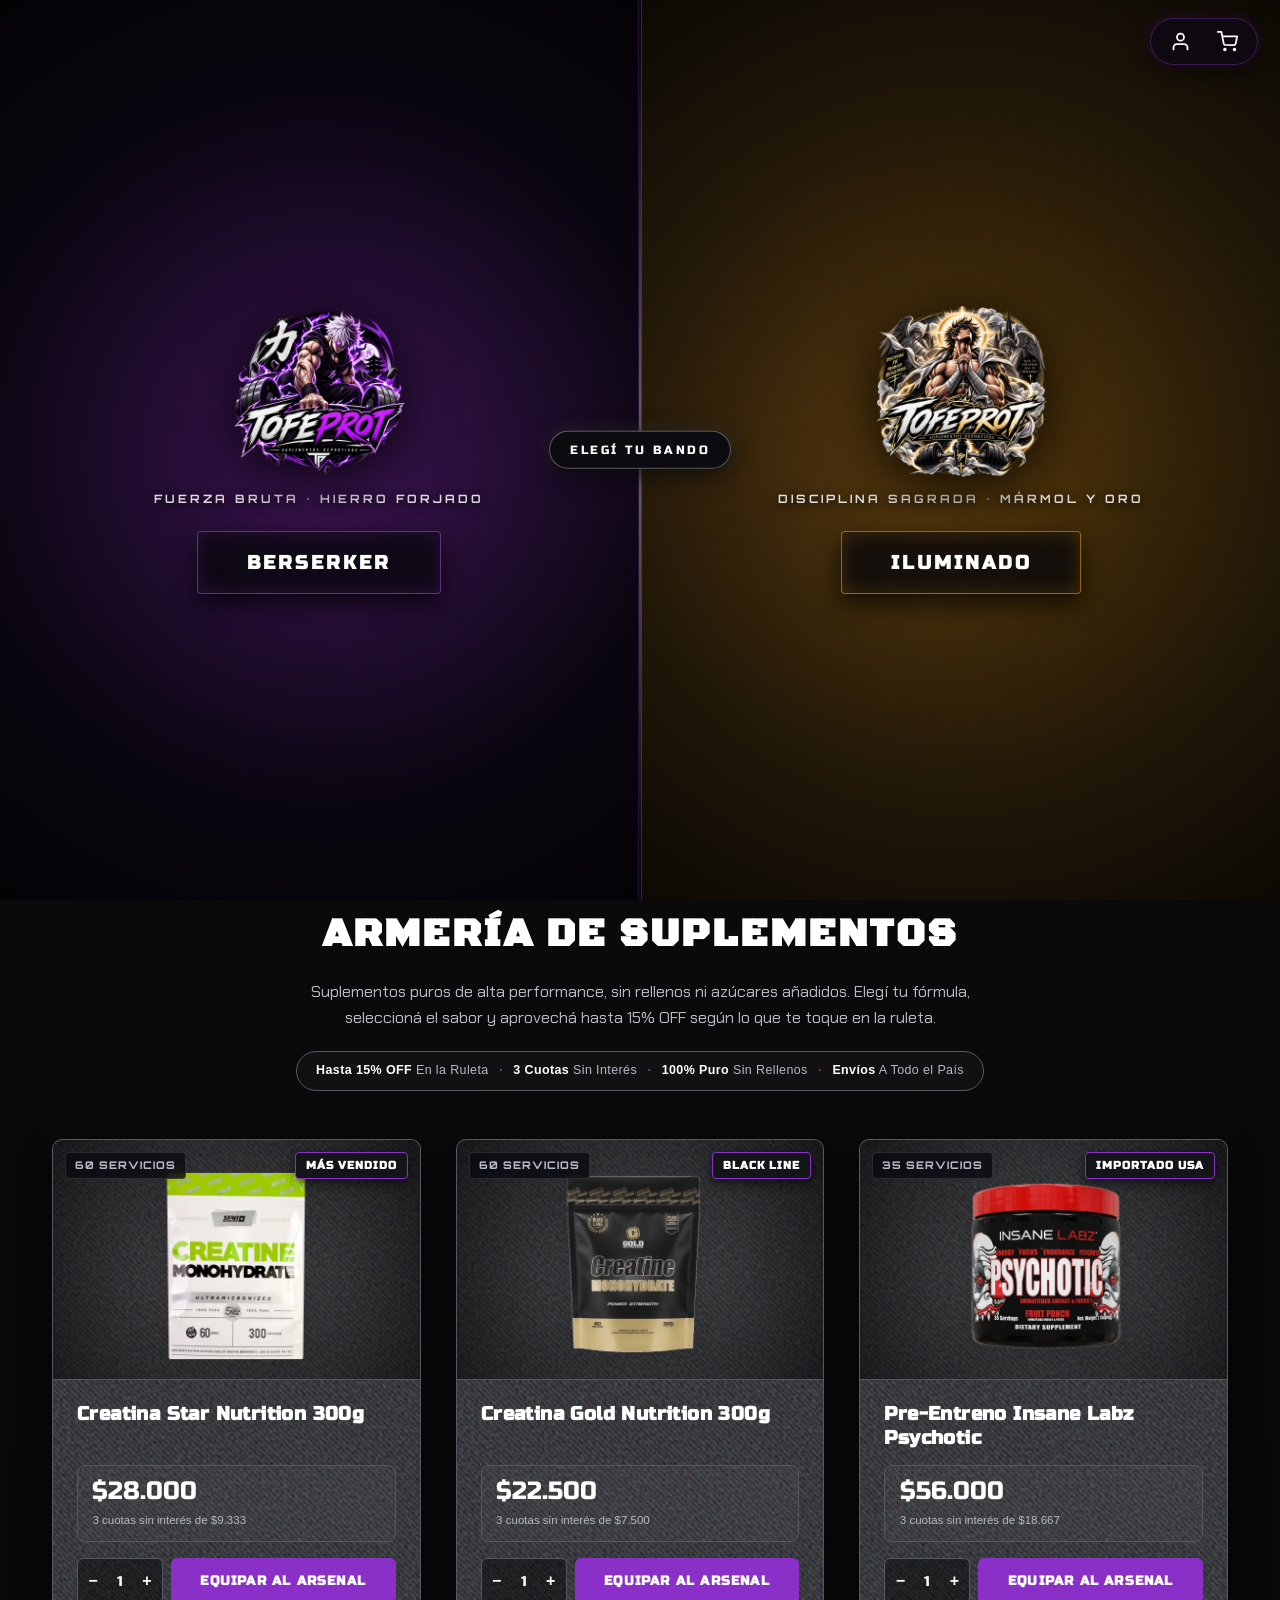
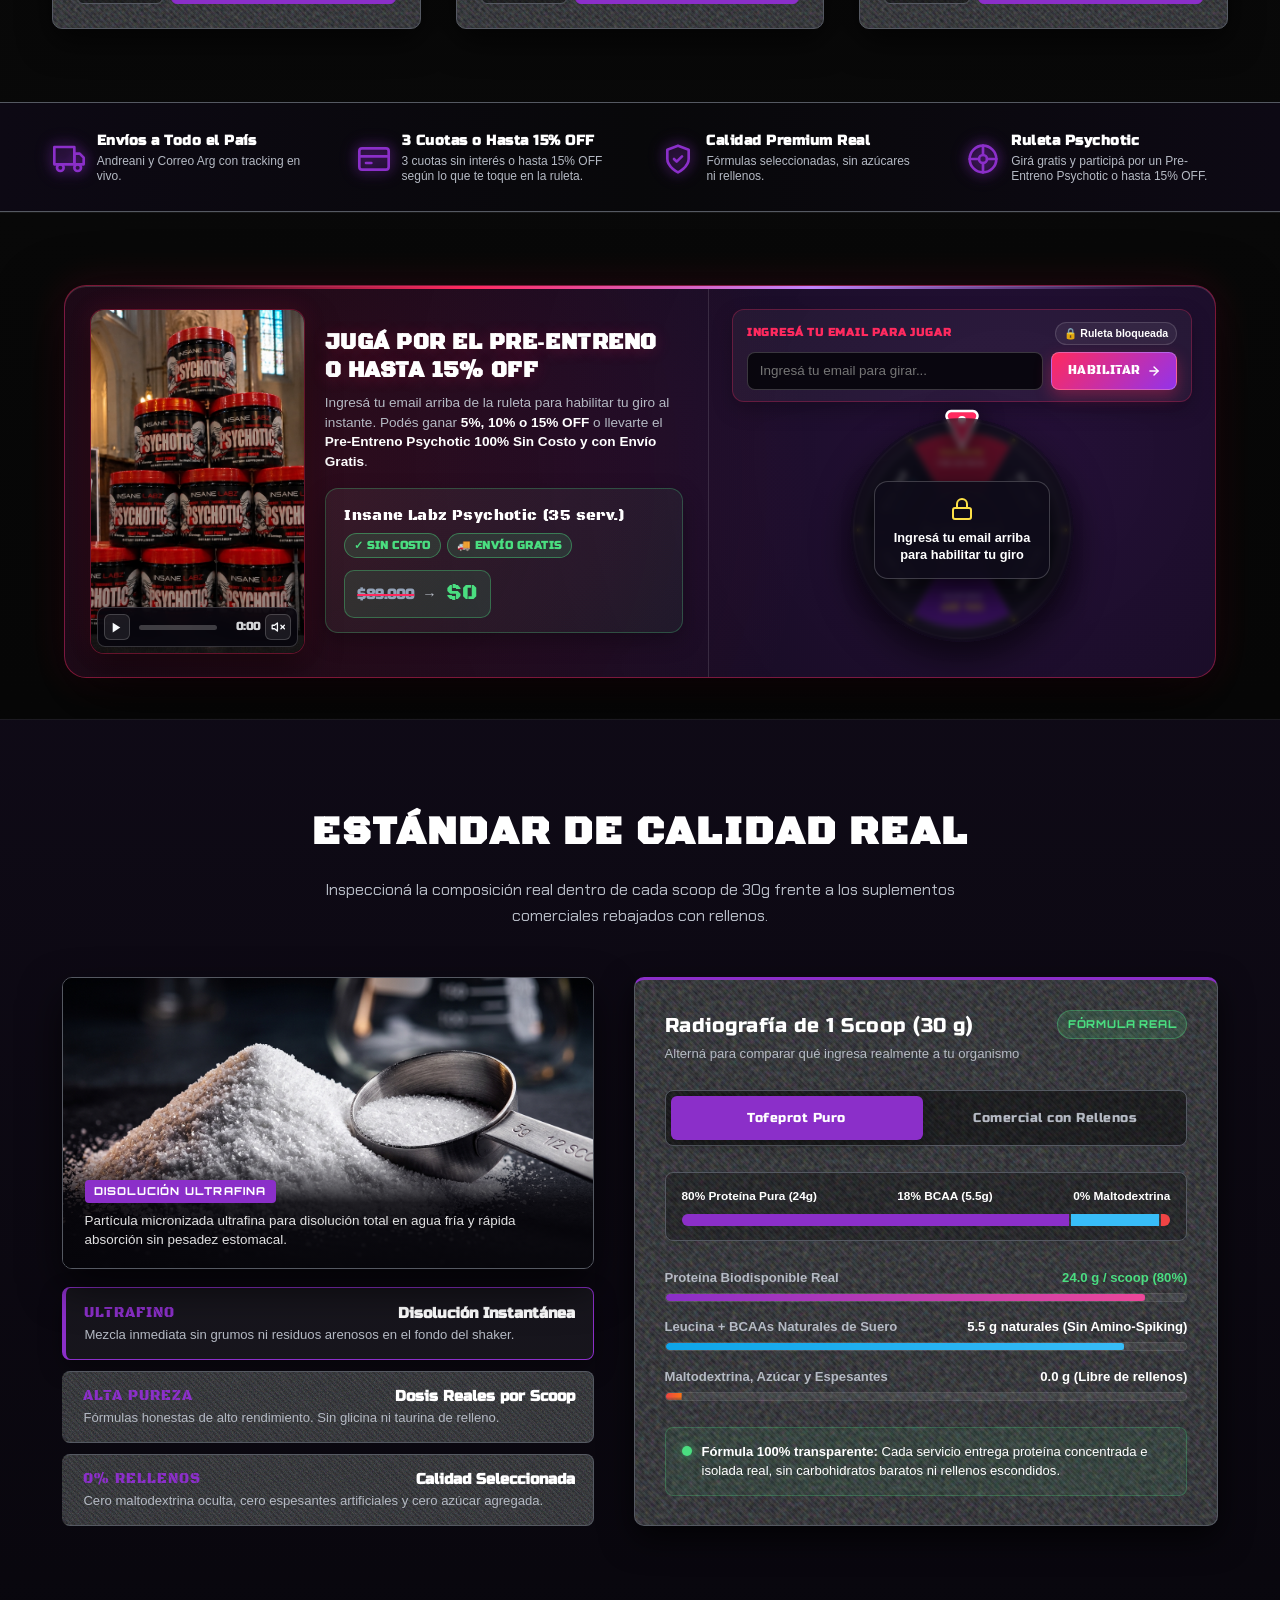
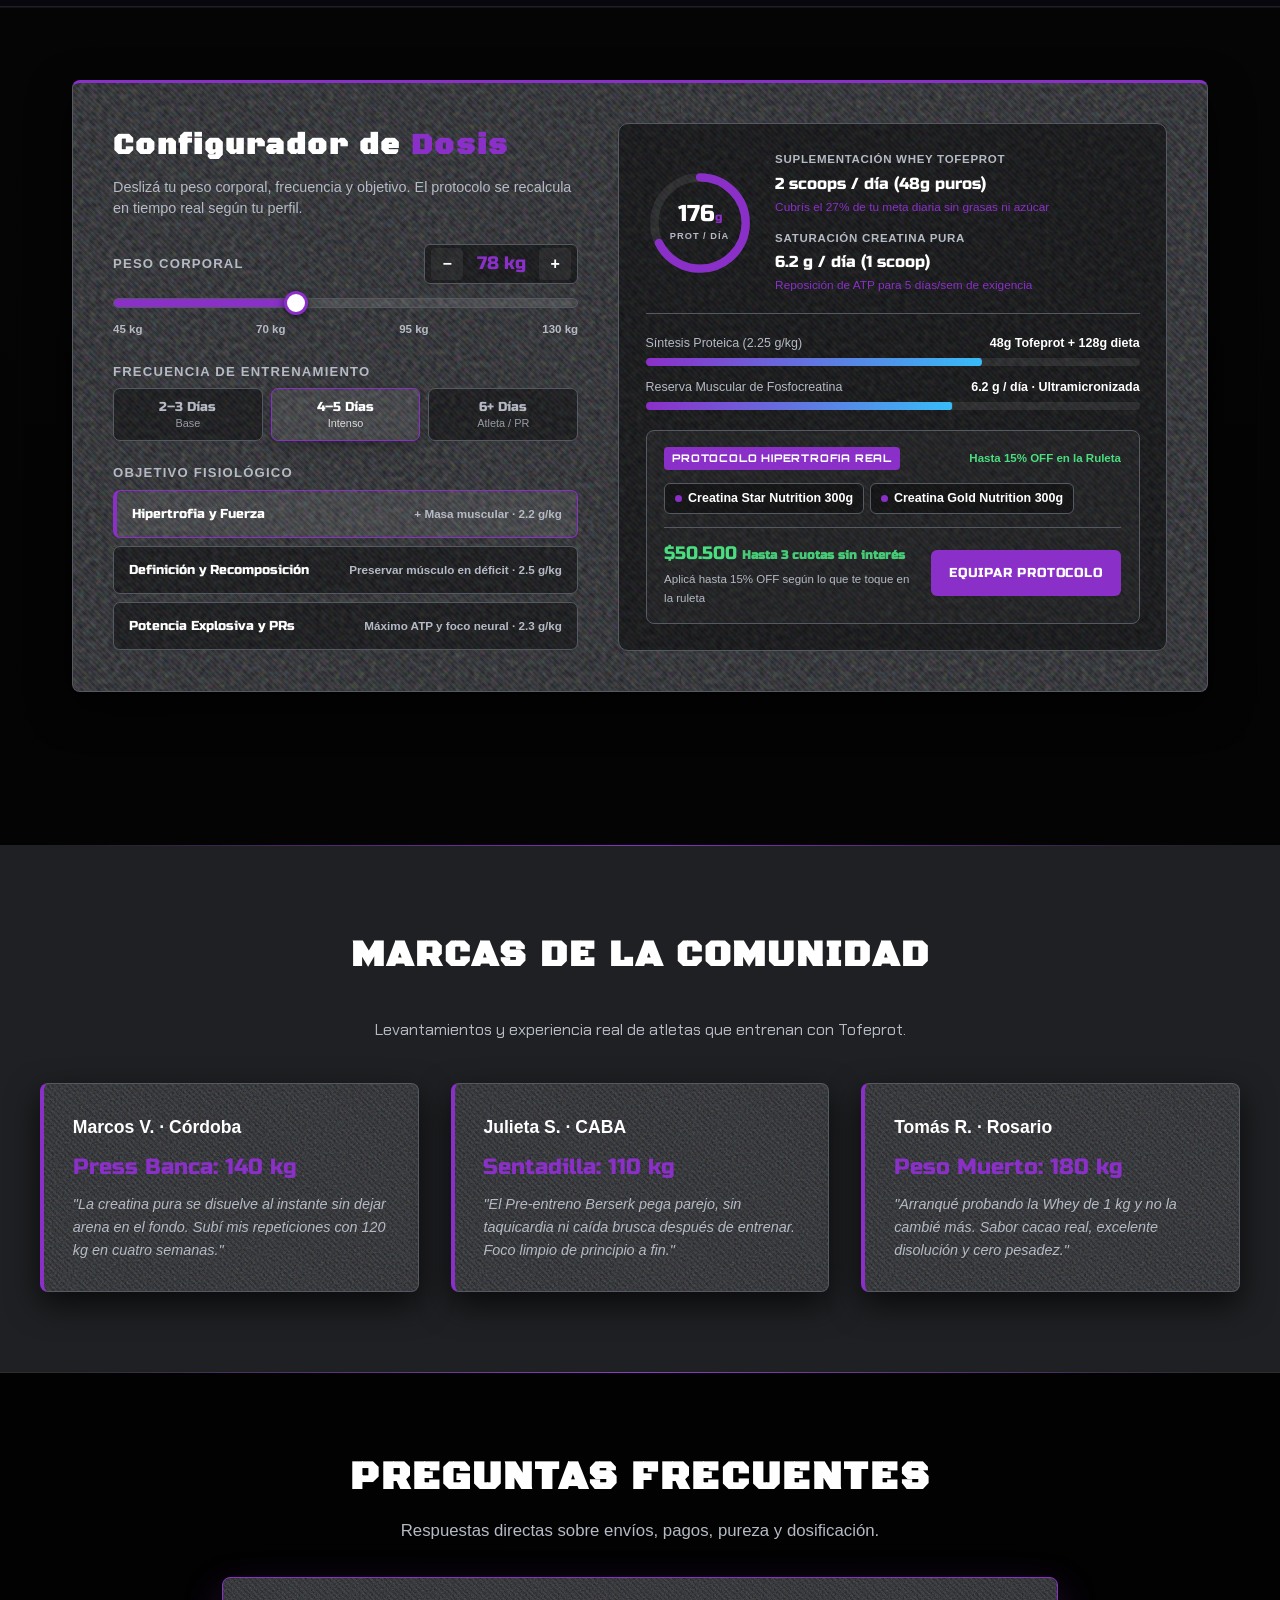
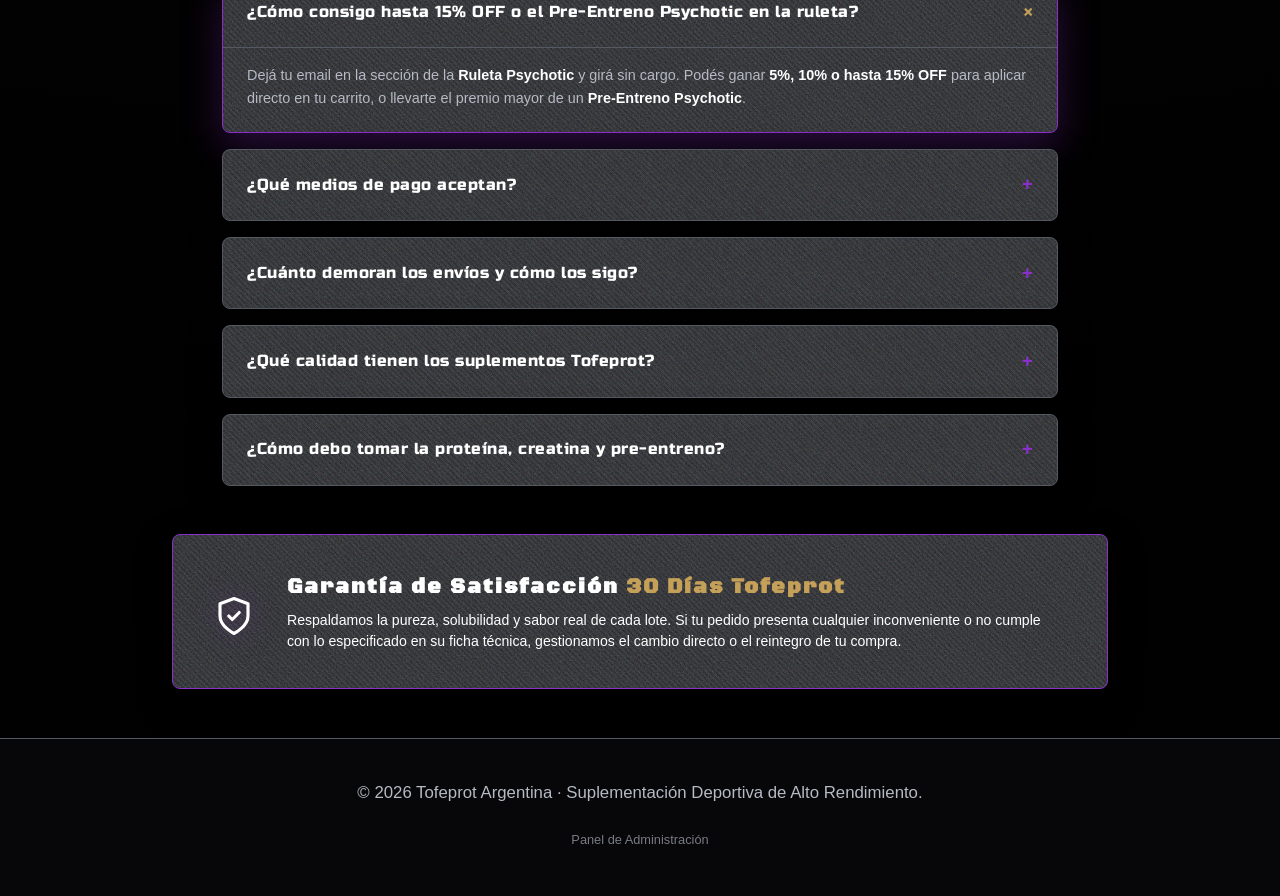
==== commit 208893cd: "v=6.4: remove sample gift/CoA/clinical/200-mesh copy, roulette-based up to 15% discount, 2-step cart" ====
--- a/index.html
+++ b/index.html
@@ -3,7 +3,7 @@
 <head>
     <meta charset="UTF-8">
     <meta name="viewport" content="width=device-width, initial-scale=1.0, viewport-fit=cover">
-    <meta name="description" content="Tofeprot - Suplementación deportiva premium en Argentina. Proteínas whey aisladas, creatinas 200 mesh y pre-entrenos de pureza clínica. Incluye muestra gratis en cada compra.">
+    <meta name="description" content="Tofeprot - Suplementación deportiva premium en Argentina. Proteínas whey, creatinas y pre-entrenos de alta performance. Jugá en la ruleta por hasta 15% OFF o un Psychotic.">
     <title>Tofeprot - Suplementos Deportivos Premium | Tienda Oficial</title>
     
     <!-- Favicons -->
@@ -15,17 +15,17 @@
     <!-- Open Graph / Redes Sociales & WhatsApp -->
     <meta property="og:type" content="website">
     <meta property="og:title" content="Tofeprot - Suplementos Deportivos Premium | Tienda Oficial">
-    <meta property="og:description" content="Proteínas Whey, Creatinas 200 Mesh y Pre-entrenos con materia prima importada. 15% OFF por transferencia y 1 Doypack de muestra gratis incluido.">
+    <meta property="og:description" content="Proteínas Whey, Creatinas y Pre-entrenos de alto rendimiento. Girá la ruleta y obtené hasta 15% OFF o ganá un Pre-Entreno Psychotic.">
     <meta property="og:image" content="assets/images/logo-oscuridad.png">
     <meta property="og:locale" content="es_AR">
 
     <!-- Twitter Card -->
     <meta name="twitter:card" content="summary_large_image">
     <meta name="twitter:title" content="Tofeprot - Suplementación Deportiva Premium">
-    <meta name="twitter:description" content="Proteínas Whey, Creatina Pura 200 Mesh y Pre-entreno Berserk. Elige tu bando: Luz o Oscuridad.">
+    <meta name="twitter:description" content="Proteínas Whey, Creatina Pura y Pre-entrenos de alto rendimiento. Hasta 15% OFF en la ruleta. Elegí tu bando: Luz o Oscuridad.">
     <meta name="twitter:image" content="assets/images/logo-oscuridad.png">
 
-    <link rel="stylesheet" href="css/styles.css?v=6.3">
+    <link rel="stylesheet" href="css/styles.css?v=6.4">
 
     <!-- Pre-detección de bando guardado: ingreso directo sin parpadeo del Gateway -->
     <script>
@@ -201,7 +201,7 @@
                     <span class="drawer-item-icon">
                         <svg width="18" height="18" viewBox="0 0 24 24" fill="none" stroke="currentColor" stroke-width="2" stroke-linecap="round" stroke-linejoin="round"><circle cx="12" cy="12" r="10"></circle><circle cx="12" cy="12" r="3"></circle><line x1="12" y1="2" x2="12" y2="9"></line><line x1="12" y1="15" x2="12" y2="22"></line><line x1="2" y1="12" x2="9" y2="12"></line><line x1="15" y1="12" x2="22" y2="12"></line></svg>
                     </span>
-                    <span class="drawer-item-text">SORTEO & RULETA PSYCHOTIC</span>
+                    <span class="drawer-item-text">⚡ GANÁ UN PRE-ENTRENO PSYCHOTIC</span>
                     <span class="drawer-item-arrow">→</span>
                 </a>
                 <a class="drawer-nav-item" onclick="document.getElementById('calcSection').scrollIntoView({behavior:'smooth'}); closeNavDrawer();">
@@ -286,14 +286,14 @@
             </button>
 
             <h1 id="heroTitle" class="hero-title-glory">DESATÁ EL <span class="glory-highlight">CAOS</span></h1>
-            <p id="heroDescription">El dolor no se esquiva, se conquista. Suplementación clínica sin piedad para doblegar el hierro.</p>
+            <p id="heroDescription">El dolor no se esquiva, se conquista. Suplementación pura sin piedad para doblegar el hierro.</p>
 
             <div class="hero-cta-group">
                 <button class="hero-btn-secondary" onclick="document.getElementById('calcSection').scrollIntoView({behavior: 'smooth'})">
                     <span>CALCULAR MI DOSIS</span>
                 </button>
                 <button class="hero-btn-secondary hero-btn-raffle" onclick="document.getElementById('sorteoSection').scrollIntoView({behavior: 'smooth'})">
-                    <span>SORTEO &amp; RULETA PSYCHOTIC</span>
+                    <span>⚡ GANÁ UN PRE-ENTRENO PSYCHOTIC</span>
                 </button>
             </div>
         </div>
@@ -304,15 +304,15 @@
     <!-- ========================================== -->
     <div class="editorial-marquee" aria-hidden="true">
         <div class="editorial-marquee-track">
-            <span>PUREZA CLÍNICA 200 MESH</span><span class="marquee-dot">✦</span>
-            <span>15% OFF POR TRANSFERENCIA BANCARIA</span><span class="marquee-dot">✦</span>
-            <span>1 DOYPACK DE MUESTRA GRATIS EN CADA COMPRA</span><span class="marquee-dot">✦</span>
-            <span>MATERIA PRIMA IMPORTADA GRADO FARMACÉUTICO</span><span class="marquee-dot">✦</span>
+            <span>SUPLEMENTACIÓN PREMIUM DE ALTO RENDIMIENTO</span><span class="marquee-dot">✦</span>
+            <span>HASTA 15% OFF SEGÚN LO QUE TE TOQUE EN LA RULETA</span><span class="marquee-dot">✦</span>
+            <span>GANÁ UN PRE-ENTRENO PSYCHOTIC EN LA RULETA</span><span class="marquee-dot">✦</span>
+            <span>SIN RELLENOS NI AZÚCARES AÑADIDOS</span><span class="marquee-dot">✦</span>
             <span>3 CUOTAS SIN INTERÉS CON MERCADO PAGO</span><span class="marquee-dot">✦</span>
-            <span>PUREZA CLÍNICA 200 MESH</span><span class="marquee-dot">✦</span>
-            <span>15% OFF POR TRANSFERENCIA BANCARIA</span><span class="marquee-dot">✦</span>
-            <span>1 DOYPACK DE MUESTRA GRATIS EN CADA COMPRA</span><span class="marquee-dot">✦</span>
-            <span>MATERIA PRIMA IMPORTADA GRADO FARMACÉUTICO</span><span class="marquee-dot">✦</span>
+            <span>SUPLEMENTACIÓN PREMIUM DE ALTO RENDIMIENTO</span><span class="marquee-dot">✦</span>
+            <span>HASTA 15% OFF SEGÚN LO QUE TE TOQUE EN LA RULETA</span><span class="marquee-dot">✦</span>
+            <span>GANÁ UN PRE-ENTRENO PSYCHOTIC EN LA RULETA</span><span class="marquee-dot">✦</span>
+            <span>SIN RELLENOS NI AZÚCARES AÑADIDOS</span><span class="marquee-dot">✦</span>
             <span>3 CUOTAS SIN INTERÉS CON MERCADO PAGO</span><span class="marquee-dot">✦</span>
         </div>
     </div>
@@ -325,16 +325,16 @@
             <div class="editorial-section-header">
                 <h2 class="section-title">Armería de Suplementos</h2>
                 <p class="editorial-subtitle">
-                    Suplementos puros de grado clínico, sin rellenos ni azúcares añadidos. Elegí tu fórmula, seleccioná el sabor y recibí 1 Doypack de muestra gratis en tu pedido.
+                    Suplementos puros de alta performance, sin rellenos ni azúcares añadidos. Elegí tu fórmula, seleccioná el sabor y aprovechá hasta 15% OFF según lo que te toque en la ruleta.
                 </p>
                 <div class="armory-highlights-strip" aria-label="Beneficios incluidos en la armería">
-                    <span class="armory-strip-item"><strong>15% OFF</strong> Transferencia</span>
+                    <span class="armory-strip-item"><strong>Hasta 15% OFF</strong> En la Ruleta</span>
                     <span class="armory-strip-sep" aria-hidden="true">·</span>
                     <span class="armory-strip-item"><strong>3 Cuotas</strong> Sin Interés</span>
                     <span class="armory-strip-sep" aria-hidden="true">·</span>
-                    <span class="armory-strip-item"><strong>Pureza CoA</strong> Verificada</span>
+                    <span class="armory-strip-item"><strong>100% Puro</strong> Sin Rellenos</span>
                     <span class="armory-strip-sep" aria-hidden="true">·</span>
-                    <span class="armory-strip-item"><strong>+1 Muestra</strong> Gratis</span>
+                    <span class="armory-strip-item"><strong>Envíos</strong> A Todo el País</span>
                 </div>
             </div>
             <div class="products-grid" id="tiendaGrid"></div>
@@ -360,26 +360,26 @@
                     <svg class="svg-icon" width="30" height="30" viewBox="0 0 24 24" fill="none" stroke="currentColor" stroke-width="2" stroke-linecap="round" stroke-linejoin="round"><rect x="1" y="4" width="22" height="16" rx="2" ry="2"></rect><line x1="1" y1="10" x2="23" y2="10"></line><line x1="6" y1="15" x2="10" y2="15"></line></svg>
                 </div>
                 <div class="trust-text">
-                    <h4>3 Cuotas o 15% OFF</h4>
-                    <p>3 cuotas sin interés o 15% OFF en transferencia.</p>
+                    <h4>3 Cuotas o Hasta 15% OFF</h4>
+                    <p>3 cuotas sin interés o hasta 15% OFF según lo que te toque en la ruleta.</p>
                 </div>
             </div>
             <div class="trust-item">
                 <div class="trust-icon">
-                    <svg class="svg-icon" width="30" height="30" viewBox="0 0 24 24" fill="none" stroke="currentColor" stroke-width="2" stroke-linecap="round" stroke-linejoin="round"><path d="M10 2v7.31a2 2 0 0 0 .69 1.51l5.62 4.9A2 2 0 0 1 17 17.24V20a2 2 0 0 1-2 2H9a2 2 0 0 1-2-2v-2.76a2 2 0 0 1 .69-1.51l5.62-4.9A2 2 0 0 0 14 9.31V2"></path><line x1="8.5" y1="2" x2="15.5" y2="2"></line></svg>
+                    <svg class="svg-icon" width="30" height="30" viewBox="0 0 24 24" fill="none" stroke="currentColor" stroke-width="2" stroke-linecap="round" stroke-linejoin="round"><path d="M12 22s8-4 8-10V5l-8-3-8 3v7c0 6 8 10 8 10z"></path><polyline points="9 12 11 14 15 10"></polyline></svg>
                 </div>
                 <div class="trust-text">
-                    <h4>Pureza Certificada (CoA)</h4>
-                    <p>Materia prima importada de grado clínico.</p>
+                    <h4>Calidad Premium Real</h4>
+                    <p>Fórmulas seleccionadas, sin azúcares ni rellenos.</p>
                 </div>
             </div>
             <div class="trust-item">
                 <div class="trust-icon">
-                    <svg class="svg-icon" width="30" height="30" viewBox="0 0 24 24" fill="none" stroke="currentColor" stroke-width="2" stroke-linecap="round" stroke-linejoin="round"><polyline points="20 12 20 22 4 22 4 12"></polyline><rect x="2" y="7" width="20" height="5"></rect><line x1="12" y1="22" x2="12" y2="7"></line><path d="M12 7H7.5a2.5 2.5 0 0 1 0-5C11 2 12 7 12 7z"></path><path d="M12 7h4.5a2.5 2.5 0 0 0 0-5C13 2 12 7 12 7z"></path></svg>
+                    <svg class="svg-icon" width="30" height="30" viewBox="0 0 24 24" fill="none" stroke="currentColor" stroke-width="2" stroke-linecap="round" stroke-linejoin="round"><circle cx="12" cy="12" r="10"></circle><circle cx="12" cy="12" r="3"></circle><line x1="12" y1="2" x2="12" y2="9"></line><line x1="12" y1="15" x2="12" y2="22"></line><line x1="2" y1="12" x2="9" y2="12"></line><line x1="15" y1="12" x2="22" y2="12"></line></svg>
                 </div>
                 <div class="trust-text">
-                    <h4>Muestra de Regalo</h4>
-                    <p>1 Doypack gratis en cada pedido para probar.</p>
+                    <h4>Ruleta Psychotic</h4>
+                    <p>Girá gratis y participá por un Pre-Entreno Psychotic o hasta 15% OFF.</p>
                 </div>
             </div>
         </div>
@@ -654,59 +654,12 @@
     </div>
 
     <!-- ========================================== -->
-    <!-- 8. BANNER EXCLUSIVO: MUESTRA GRATIS        -->
-    <!-- ========================================== -->
-    <div class="section-wrapper reveal-on-scroll" style="padding: 3.5rem 0 2rem 0;">
-        <div class="gift-sample-banner">
-            <div class="gift-banner-card">
-                <div class="gift-badge-tag">
-                    <svg width="15" height="15" viewBox="0 0 24 24" fill="none" stroke="currentColor" stroke-width="2.2" stroke-linecap="round" stroke-linejoin="round"><polyline points="20 12 20 22 4 22 4 12"></polyline><rect x="2" y="7" width="20" height="5"></rect><line x1="12" y1="22" x2="12" y2="7"></line><path d="M12 7H7.5a2.5 2.5 0 0 1 0-5C11 2 12 7 12 7z"></path><path d="M12 7h4.5a2.5 2.5 0 0 0 0-5C13 2 12 7 12 7z"></path></svg>
-                    <span>REGALO EXCLUSIVO CON TU COMPRA</span>
-                </div>
-                <h2 class="gift-title">Probá Proteínas y Pre-Entrenos <span>Importados</span></h2>
-                <p class="gift-description">
-                    Queremos que conozcas la calidad superior, el sabor real y la potencia de nuestra materia prima importada. Por eso, <strong>cada compra incluye 1 Doypack de regalo</strong> con proteína o pre-entreno para que lo disfrutes en tu próximo entrenamiento antes de que salga a la venta oficial.
-                </p>
-                <div class="gift-features-grid">
-                    <div class="gift-feature-item">
-                        <div class="gift-feature-icon">
-                            <svg class="svg-icon" width="28" height="28" viewBox="0 0 24 24" fill="none" stroke="currentColor" stroke-width="2"><path d="M10 2v7.31a2 2 0 0 0 .69 1.51l5.62 4.9A2 2 0 0 1 17 17.24V20a2 2 0 0 1-2 2H9a2 2 0 0 1-2-2v-2.76a2 2 0 0 1 .69-1.51l5.62-4.9A2 2 0 0 0 14 9.31V2"></path><line x1="8.5" y1="2" x2="15.5" y2="2"></line></svg>
-                        </div>
-                        <div class="gift-feature-text">
-                            <h4>Materia Prima Importada</h4>
-                            <p>Pureza clínica y máxima digestibilidad en cada toma.</p>
-                        </div>
-                    </div>
-                    <div class="gift-feature-item">
-                        <div class="gift-feature-icon">
-                            <svg class="svg-icon" width="28" height="28" viewBox="0 0 24 24" fill="none" stroke="currentColor" stroke-width="2"><polyline points="20 12 20 22 4 22 4 12"></polyline><rect x="2" y="7" width="20" height="5"></rect><line x1="12" y1="22" x2="12" y2="7"></line><path d="M12 7H7.5a2.5 2.5 0 0 1 0-5C11 2 12 7 12 7z"></path><path d="M12 7h4.5a2.5 2.5 0 0 0 0-5C13 2 12 7 12 7z"></path></svg>
-                        </div>
-                        <div class="gift-feature-text">
-                            <h4>1 Doypack en Cada Pedido</h4>
-                            <p>Va incluido automáticamente dentro de tu paquete.</p>
-                        </div>
-                    </div>
-                    <div class="gift-feature-item">
-                        <div class="gift-feature-icon">
-                            <svg class="svg-icon" width="28" height="28" viewBox="0 0 24 24" fill="none" stroke="currentColor" stroke-width="2"><polygon points="13 2 3 14 12 14 11 22 21 10 12 10 13 2"></polygon></svg>
-                        </div>
-                        <div class="gift-feature-text">
-                            <h4>Sabor y Potencia Real</h4>
-                            <p>Probás y sentís el efecto antes del lanzamiento general.</p>
-                        </div>
-                    </div>
-                </div>
-            </div>
-        </div>
-    </div>
-
-    <!-- ========================================== -->
-    <!-- 8.5 ESTÁNDAR TOFEPROT (INSPECTOR DE PUREZA) -->
+    <!-- 8.5 ESTÁNDAR TOFEPROT (INSPECTOR DE CALIDAD) -->
     <!-- ========================================== -->
     <div class="section-wrapper manifesto-band-wrapper reveal-on-scroll">
         <section class="manifesto-section">
             <div class="editorial-section-header">
-                <h2 class="section-title">Estándar de Pureza Clínica</h2>
+                <h2 class="section-title">Estándar de Calidad Real</h2>
                 <p class="editorial-subtitle">Inspeccioná la composición real dentro de cada scoop de 30g frente a los suplementos comerciales rebajados con rellenos.</p>
             </div>
 
@@ -714,34 +667,34 @@
                 <!-- COLUMNA IZQUIERDA: IMAGEN EDITORIAL MACRO + SELECTOR DE PILARES -->
                 <div class="purity-left-col">
                     <div class="purity-visual-frame">
-                        <img src="assets/images/purity-macro-lab.jpg?v=4.2" alt="Textura micronizada 200 Mesh de grado clínico en laboratorio" class="purity-macro-img" loading="lazy">
+                        <img src="assets/images/purity-macro-lab.jpg?v=4.2" alt="Textura ultrafina de alta disolución en laboratorio" class="purity-macro-img" loading="lazy">
                         <div class="purity-visual-overlay">
-                            <span class="purity-overlay-tag" id="purityOverlayTag">MOLIENDA FÍSICA 200 MESH</span>
-                            <p class="purity-overlay-caption" id="purityOverlayCaption">Partícula micronizada 20 veces más fina que el polvo estándar para disolución total en agua fría y absorción celular sin pesadez.</p>
-                        </div>
-                    </div>
-
-                    <div class="purity-pillars-nav" role="tablist" aria-label="Pilares técnicos de pureza Tofeprot">
+                            <span class="purity-overlay-tag" id="purityOverlayTag">DISOLUCIÓN ULTRAFINA</span>
+                            <p class="purity-overlay-caption" id="purityOverlayCaption">Partícula micronizada ultrafina para disolución total en agua fría y rápida absorción sin pesadez estomacal.</p>
+                        </div>
+                    </div>
+
+                    <div class="purity-pillars-nav" role="tablist" aria-label="Pilares de calidad Tofeprot">
                         <button type="button" class="purity-pillar-btn active" onclick="selectPurityPillar('mesh', this)" role="tab" aria-selected="true">
                             <div class="pillar-btn-top">
-                                <span class="pillar-metric">200 MESH</span>
-                                <span class="pillar-title">Micronizado Ultrafino</span>
-                            </div>
-                            <p class="pillar-desc">Disolución inmediata sin residuos arenosos en el fondo del shaker.</p>
+                                <span class="pillar-metric">ULTRAFINO</span>
+                                <span class="pillar-title">Disolución Instantánea</span>
+                            </div>
+                            <p class="pillar-desc">Mezcla inmediata sin grumos ni residuos arenosos en el fondo del shaker.</p>
                         </button>
 
                         <button type="button" class="purity-pillar-btn" onclick="selectPurityPillar('hplc', this)" role="tab" aria-selected="false">
                             <div class="pillar-btn-top">
-                                <span class="pillar-metric">99.8% HPLC</span>
-                                <span class="pillar-title">Dosis Auditadas por Lote</span>
-                            </div>
-                            <p class="pillar-desc">Certificado de Análisis (CoA) verificable. Sin glicina ni taurina de relleno.</p>
+                                <span class="pillar-metric">ALTA PUREZA</span>
+                                <span class="pillar-title">Dosis Reales por Scoop</span>
+                            </div>
+                            <p class="pillar-desc">Fórmulas honestas de alto rendimiento. Sin glicina ni taurina de relleno.</p>
                         </button>
 
                         <button type="button" class="purity-pillar-btn" onclick="selectPurityPillar('zero', this)" role="tab" aria-selected="false">
                             <div class="pillar-btn-top">
                                 <span class="pillar-metric">0% RELLENOS</span>
-                                <span class="pillar-title">Materia Prima Importada</span>
+                                <span class="pillar-title">Calidad Seleccionada</span>
                             </div>
                             <p class="pillar-desc">Cero maltodextrina oculta, cero espesantes artificiales y cero azúcar agregada.</p>
                         </button>
@@ -756,12 +709,12 @@
                                 <div class="scoop-inspector-title">Radiografía de 1 Scoop (30 g)</div>
                                 <div class="scoop-inspector-sub">Alterná para comparar qué ingresa realmente a tu organismo</div>
                             </div>
-                            <span class="scoop-weight-pill" id="scoopAuditBadge">Lote Auditado CoA</span>
+                            <span class="scoop-weight-pill" id="scoopAuditBadge">Fórmula Real</span>
                         </div>
 
                         <div class="purity-compare-toggle" role="group" aria-label="Comparar fórmula Tofeprot vs Marca Comercial">
                             <button type="button" class="compare-mode-btn active" id="btnCompareTofeprot" onclick="setPurityComparison('tofeprot')">
-                                Tofeprot Grado Clínico
+                                Tofeprot Puro
                             </button>
                             <button type="button" class="compare-mode-btn" id="btnCompareGeneric" onclick="setPurityComparison('generic')">
                                 Comercial con Rellenos
@@ -818,15 +771,8 @@
                         <div class="scoop-verdict-box" id="scoopVerdictBox">
                             <div class="verdict-status-dot status-pure" id="verdictDot"></div>
                             <div class="verdict-text" id="scoopVerdictText">
-                                <strong>Fórmula 100% transparente:</strong> Cada servicio entrega proteína concentrada e isolada real verificada por cromatografía líquida (HPLC), sin carbohidratos baratos escondidos.
-                            </div>
-                        </div>
-
-                        <div class="scoop-inspector-footer">
-                            <button type="button" class="purity-coa-btn" onclick="verCertificado('Proteína Whey 1kg')">
-                                <svg width="16" height="16" viewBox="0 0 24 24" fill="none" stroke="currentColor" stroke-width="2" stroke-linecap="round" stroke-linejoin="round" aria-hidden="true"><path d="M14 2H6a2 2 0 0 0-2 2v16a2 2 0 0 0 2 2h12a2 2 0 0 0 2-2V8z"></path><polyline points="14 2 14 8 20 8"></polyline><line x1="16" y1="13" x2="8" y2="13"></line><line x1="16" y1="17" x2="8" y2="17"></line></svg>
-                                <span>Inspeccionar Certificado de Análisis (CoA)</span>
-                            </button>
+                                <strong>Fórmula 100% transparente:</strong> Cada servicio entrega proteína concentrada e isolada real, sin carbohidratos baratos ni rellenos escondidos.
+                            </div>
                         </div>
                     </div>
                 </div>
@@ -843,7 +789,7 @@
                 <!-- PANEL IZQUIERDO: SLIDERS Y CONTROLES TÁCTILES EN TIEMPO REAL -->
                 <div class="calc-form bio-controls-panel">
                     <h2>Configurador de <span>Dosis</span></h2>
-                    <p class="bio-panel-subtitle">Deslizá tu peso corporal, frecuencia y objetivo. El protocolo se recalcula en tiempo real según parámetros clínicos.</p>
+                    <p class="bio-panel-subtitle">Deslizá tu peso corporal, frecuencia y objetivo. El protocolo se recalcula en tiempo real según tu perfil.</p>
                     
                     <!-- 1. SLIDER DE PESO CORPORAL -->
                     <div class="bio-control-group">
@@ -927,7 +873,7 @@
                 <div class="pr-card">
                     <div class="pr-user">Marcos V. · Córdoba</div>
                     <div class="pr-lift">Press Banca: 140 kg</div>
-                    <div class="pr-quote">"La creatina 200 mesh se disuelve al instante sin dejar arena en el fondo. Subí mis repeticiones con 120 kg en cuatro semanas."</div>
+                    <div class="pr-quote">"La creatina pura se disuelve al instante sin dejar arena en el fondo. Subí mis repeticiones con 120 kg en cuatro semanas."</div>
                 </div>
                 <div class="pr-card">
                     <div class="pr-user">Julieta S. · CABA</div>
@@ -937,7 +883,7 @@
                 <div class="pr-card">
                     <div class="pr-user">Tomás R. · Rosario</div>
                     <div class="pr-lift">Peso Muerto: 180 kg</div>
-                    <div class="pr-quote">"Probé el doypack de regalo en mi primer pedido y terminé pasando a la Whey de 1 kg. Sabor cacao real y cero pesadez."</div>
+                    <div class="pr-quote">"Arranqué probando la Whey de 1 kg y no la cambié más. Sabor cacao real, excelente disolución y cero pesadez."</div>
                 </div>
             </div>
         </div>
@@ -955,24 +901,24 @@
                 <div class="faq-item active">
                     <div class="faq-header" onclick="toggleFaq(this)">
                         <div class="faq-title">
-                            ¿Cómo funciona la muestra gratis de regalo?
+                            ¿Cómo consigo hasta 15% OFF o el Pre-Entreno Psychotic en la ruleta?
                         </div>
                         <span class="faq-icon-toggle">+</span>
                     </div>
                     <div class="faq-body">
-                        En <strong>cada compra que realices</strong> incluimos automáticamente <strong>1 Doypack de regalo</strong> (30g) de proteína o pre-entreno importado sin cargo. No necesitás ingresar ningún código: se despacha directamente dentro de tu caja.
+                        Dejá tu email en la sección de la <strong>Ruleta Psychotic</strong> y girá sin cargo. Podés ganar <strong>5%, 10% o hasta 15% OFF</strong> para aplicar directo en tu carrito, o llevarte el premio mayor de un <strong>Pre-Entreno Psychotic</strong>.
                     </div>
                 </div>
 
                 <div class="faq-item">
                     <div class="faq-header" onclick="toggleFaq(this)">
                         <div class="faq-title">
-                            ¿Qué medios de pago aceptan y cómo obtengo el 15% OFF?
+                            ¿Qué medios de pago aceptan?
                         </div>
                         <span class="faq-icon-toggle">+</span>
                     </div>
                     <div class="faq-body">
-                        Aceptamos <strong>Transferencia Bancaria con un 15% de descuento directo</strong> sobre el total de tu orden, y también <strong>Mercado Pago o Tarjetas de Crédito en hasta 3 cuotas sin interés</strong>. Podés alternar la modalidad en el carrito para ver el importe exacto.
+                        Aceptamos <strong>Transferencia Bancaria</strong> y también <strong>Mercado Pago o Tarjetas de Crédito en hasta 3 cuotas sin interés</strong>. Primero armás tu carrito y luego, en el paso de pago, elegís cómo querés abonar (tu descuento de la ruleta aplica igual).
                     </div>
                 </div>
 
@@ -991,12 +937,12 @@
                 <div class="faq-item">
                     <div class="faq-header" onclick="toggleFaq(this)">
                         <div class="faq-title">
-                            ¿Qué pureza y certificados tienen los suplementos?
+                            ¿Qué calidad tienen los suplementos Tofeprot?
                         </div>
                         <span class="faq-icon-toggle">+</span>
                     </div>
                     <div class="faq-body">
-                        Utilizamos <strong>materia prima importada auditada por HPLC</strong>, libre de rellenos, espesantes y azúcares agregados. En la tarjeta de cada suplemento podés abrir la pestaña <strong>Certificado CoA</strong> para verificar número de lote, laboratorio y porcentaje de pureza.
+                        Trabajamos con <strong>fórmulas puras y concentradas</strong>, libres de rellenos, espesantes y azúcares agregados. En cada ficha de producto podés consultar sus ingredientes completos, tabla nutricional y modo de uso recomendado.
                     </div>
                 </div>
 
@@ -1034,7 +980,7 @@
     <!-- 11. FOOTER                                 -->
     <!-- ========================================== -->
     <footer>
-        <p>&copy; 2026 Tofeprot Argentina · Suplementación Deportiva de Grado Clínico.</p>
+        <p>&copy; 2026 Tofeprot Argentina · Suplementación Deportiva de Alto Rendimiento.</p>
         <div>
             <a href="admin.html" class="admin-footer-link">Panel de Administración</a>
         </div>
@@ -1047,63 +993,88 @@
     <div id="cartModal" class="cart-modal" aria-label="Carrito de compras">
         <div class="cart-header">
             <div class="drawer-brand">
-                <span class="drawer-brand-title">MI ARSENAL</span>
+                <span class="drawer-brand-title" id="cartHeaderTitle">MI ARSENAL</span>
                 <span class="drawer-brand-sub" id="cartHeaderCountSub">0 productos</span>
             </div>
             <button type="button" class="nav-drawer-close" onclick="toggleCart()" aria-label="Cerrar carrito">✕</button>
         </div>
 
-        <!-- BARRA DE PROGRESO ENVÍO GRATIS -->
-        <div id="cartShippingBarWrap" class="cart-shipping-bar-wrap">
-            <div class="cart-shipping-text" id="cartShippingText">Envío gratis superando los $65.000</div>
-            <div class="cart-shipping-track">
-                <div class="cart-shipping-fill" id="cartShippingFill" style="width: 0%;"></div>
-            </div>
-        </div>
-        
-        <div class="cart-items" id="cartItems"><div class="empty-cart">Aún no hay suplementos</div></div>
-
-        <!-- SECCIÓN DE BUNDLES DINÁMICOS INTELIGENTES -->
-        <div id="cartBundleContainer" class="cart-bundle-container" style="display: none;"></div>
-
-        <div class="cart-footer">
-            <div class="cart-gift-notice" id="cartGiftNotice" style="display: none;">
-                <div class="cart-gift-icon">
-                    <svg class="svg-icon" width="22" height="22" viewBox="0 0 24 24" fill="none" stroke="currentColor" stroke-width="2"><polyline points="20 12 20 22 4 22 4 12"></polyline><rect x="2" y="7" width="20" height="5"></rect><line x1="12" y1="22" x2="12" y2="7"></line></svg>
-                </div>
-                <div class="cart-gift-text">
-                    <strong>1 DOYPACK DE REGALO INCLUIDO</strong><br>
-                    Tu pedido suma automáticamente 1 muestra gratis de proteína o pre-entreno.
-                </div>
-            </div>
-
-            <!-- SELECTOR DE MÉTODO DE PAGO -->
-            <div class="payment-selector-container">
-                <div class="payment-selector-title">Forma de Pago:</div>
-                <div class="payment-options-grid">
-                    <button type="button" class="payment-option-btn active" id="payTransferBtn" onclick="setPaymentMethod('transfer')">
-                        <strong>Transferencia</strong>
-                        <span>15% OFF Directo</span>
-                    </button>
-                    <button type="button" class="payment-option-btn" id="payCardBtn" onclick="setPaymentMethod('card')">
-                        <strong>Tarjeta / MP</strong>
-                        <span>3 Cuotas Sin Interés</span>
-                    </button>
-                </div>
-            </div>
-
-            <div class="cart-savings-row" id="cartSavingsRow" style="display: none;">
-                <span id="cartSavingsLabel">Ahorro Transferencia (15%):</span>
-                <span id="cartSavingsAmount">-$0</span>
-            </div>
-
-            <div class="cart-savings-row cart-raffle-row" id="cartRaffleRow" style="display: none;">
-                <span id="cartRaffleLabel">Beneficio Ruleta Psychotic:</span>
-                <span id="cartRaffleAmount">Activo</span>
-            </div>
-
-            <div class="cart-total"><span>Total Pedido:</span> <span id="cartTotal">$0</span></div>
-            <button class="checkout-btn" onclick="checkout()">Finalizar Pedido por WhatsApp</button>
+        <!-- PASO 1: REVISIÓN DE PRODUCTOS EN EL CARRITO -->
+        <div id="cartStep1Review" class="cart-step-pane">
+            <!-- BARRA DE PROGRESO ENVÍO GRATIS -->
+            <div id="cartShippingBarWrap" class="cart-shipping-bar-wrap">
+                <div class="cart-shipping-text" id="cartShippingText">Envío gratis superando los $65.000</div>
+                <div class="cart-shipping-track">
+                    <div class="cart-shipping-fill" id="cartShippingFill" style="width: 0%;"></div>
+                </div>
+            </div>
+            
+            <div class="cart-items" id="cartItems"><div class="empty-cart">Aún no hay suplementos</div></div>
+
+            <!-- SECCIÓN DE BUNDLES DINÁMICOS INTELIGENTES -->
+            <div id="cartBundleContainer" class="cart-bundle-container" style="display: none;"></div>
+
+            <div class="cart-footer">
+                <div class="cart-savings-row" id="cartSavingsRow" style="display: none;">
+                    <span id="cartSavingsLabel">Descuento Ruleta:</span>
+                    <span id="cartSavingsAmount">-$0</span>
+                </div>
+
+                <div class="cart-savings-row cart-raffle-row" id="cartRaffleRow" style="display: none;">
+                    <span id="cartRaffleLabel">Beneficio Ruleta Psychotic:</span>
+                    <span id="cartRaffleAmount">Activo</span>
+                </div>
+
+                <div class="cart-total"><span>Total Pedido:</span> <span id="cartTotal">$0</span></div>
+                <button type="button" class="checkout-btn" id="cartContinueBtn" onclick="goToCartPaymentStep()">Continuar al Pago →</button>
+            </div>
+        </div>
+
+        <!-- PASO 2: ELECCIÓN DE FORMA DE PAGO -->
+        <div id="cartStep2Payment" class="cart-step-pane" style="display: none;">
+            <div class="cart-payment-step-body">
+                <button type="button" class="cart-back-btn" onclick="goToCartReviewStep()">
+                    ← Volver al carrito
+                </button>
+
+                <div class="cart-payment-summary-box">
+                    <div class="cart-payment-summary-row">
+                        <span>Productos seleccionados:</span>
+                        <strong id="cartPaymentItemsCount">0 unidades</strong>
+                    </div>
+                    <div class="cart-payment-summary-row highlight" id="cartPaymentRaffleSummaryRow" style="display: none;">
+                        <span id="cartPaymentRaffleLabel">Beneficio Ruleta:</span>
+                        <strong id="cartPaymentRaffleValue">Activo</strong>
+                    </div>
+                    <div class="cart-payment-summary-row total">
+                        <span>Total a abonar:</span>
+                        <strong id="cartPaymentTotalDisplay">$0</strong>
+                    </div>
+                </div>
+
+                <!-- SELECTOR DE MÉTODO DE PAGO (SOLO EN PASO 2) -->
+                <div class="payment-selector-container">
+                    <div class="payment-selector-title">Elegí cómo querés pagar:</div>
+                    <div class="payment-options-grid">
+                        <button type="button" class="payment-option-btn active" id="payTransferBtn" onclick="setPaymentMethod('transfer')">
+                            <strong>Transferencia</strong>
+                            <span>Bancaria / Alias</span>
+                        </button>
+                        <button type="button" class="payment-option-btn" id="payCardBtn" onclick="setPaymentMethod('card')">
+                            <strong>Tarjeta / MP</strong>
+                            <span>3 Cuotas Sin Interés</span>
+                        </button>
+                    </div>
+                    <p class="payment-step-note" id="paymentStepNote">
+                        ¿Querés hasta 15% OFF? Probá suerte en la Ruleta Psychotic y aplicá tu descuento automático.
+                    </p>
+                </div>
+            </div>
+
+            <div class="cart-footer">
+                <div class="cart-total"><span>Total Final:</span> <span id="cartPaymentFooterTotal">$0</span></div>
+                <button type="button" class="checkout-btn" onclick="checkout()">Finalizar Pedido por WhatsApp</button>
+            </div>
         </div>
     </div>
 
@@ -1154,12 +1125,12 @@
     <div id="transferBackdrop" class="modal-backdrop" onclick="closeTransferModal()"></div>
     <div id="transferModal" class="transfer-modal-dialog">
         <div class="transfer-modal-header">
-            <h3 style="font-family: var(--font-heading, 'Russo One', sans-serif);">Datos de Transferencia (15% OFF)</h3>
+            <h3 style="font-family: var(--font-heading, 'Russo One', sans-serif);">Datos de Transferencia Bancaria</h3>
             <button type="button" class="nav-drawer-close" onclick="closeTransferModal()" aria-label="Cerrar">✕</button>
         </div>
         <div class="transfer-modal-body">
             <p style="color: var(--text-muted); font-size: 0.9rem; margin-bottom: 1.2rem;">
-                Realizá tu transferencia con el <strong>15% de descuento directo</strong> y envianos el comprobante por WhatsApp para despacho prioritario.
+                Realizá tu transferencia (aplicando tu descuento de la ruleta si ganaste uno) y envianos el comprobante por WhatsApp para despacho prioritario.
             </p>
             
             <div class="bank-data-card">
@@ -1208,6 +1179,6 @@
     </a>
 
     <!-- ARCHIVO JS MODULAR -->
-    <script src="js/app.js?v=6.3" defer></script>
+    <script src="js/app.js?v=6.4" defer></script>
 </body>
 </html>
--- a/css/styles.css
+++ b/css/styles.css
@@ -4772,6 +4772,114 @@
 }
 
 /* ========================================== */
+/* 6.1 CARRITO EN 2 PASOS (REVISIÓN -> PAGO)  */
+/* ========================================== */
+.cart-step-pane {
+    display: flex;
+    flex-direction: column;
+    flex: 1 1 auto;
+    min-height: 0;
+}
+
+.cart-payment-step-body {
+    flex: 1 1 auto;
+    padding: 1.15rem 1.25rem;
+    display: flex;
+    flex-direction: column;
+    gap: 1rem;
+    overflow-y: auto;
+}
+
+.cart-back-btn {
+    align-self: flex-start;
+    display: inline-flex;
+    align-items: center;
+    gap: 0.4rem;
+    min-height: 44px;
+    padding: 0.45rem 0.9rem;
+    border-radius: 6px;
+    border: 1px solid var(--border-color);
+    background: var(--surface-light);
+    color: var(--text-main);
+    font-size: 0.82rem;
+    font-weight: 700;
+    cursor: pointer;
+    transition: transform 0.16s var(--ease-out), border-color 0.16s var(--ease-out), background-color 0.16s var(--ease-out);
+}
+
+.cart-back-btn:hover {
+    border-color: var(--accent-purple);
+}
+
+.cart-back-btn:active {
+    transform: scale(0.97);
+}
+
+.cart-payment-summary-box {
+    background: var(--surface-light);
+    border: 1px solid var(--border-color);
+    border-radius: 8px;
+    padding: 0.95rem 1rem;
+    display: flex;
+    flex-direction: column;
+    gap: 0.5rem;
+}
+
+.cart-payment-summary-row {
+    display: flex;
+    justify-content: space-between;
+    align-items: center;
+    font-size: 0.84rem;
+    color: var(--text-muted);
+}
+
+.cart-payment-summary-row strong {
+    color: var(--text-main);
+}
+
+.cart-payment-summary-row.highlight strong {
+    color: #75f0a0;
+}
+
+.cart-payment-summary-row.total {
+    padding-top: 0.5rem;
+    border-top: 1px solid var(--border-color);
+    font-size: 0.96rem;
+    color: var(--text-main);
+}
+
+.cart-payment-summary-row.total strong {
+    font-family: var(--font-display, 'Russo One', sans-serif);
+    font-size: 1.08rem;
+}
+
+.payment-step-note {
+    margin: 0.7rem 0 0;
+    font-size: 0.77rem;
+    line-height: 1.45;
+    color: var(--text-muted);
+}
+
+body.theme-light .cart-back-btn {
+    background: #fbf9f5;
+    border-color: #e5dec9;
+    color: #1c1917;
+}
+
+body.theme-light .cart-back-btn:hover {
+    border-color: #d97706;
+}
+
+body.theme-light .cart-payment-summary-box {
+    background: #ffffff;
+    border-color: #e5dec9;
+}
+
+body.theme-light .cart-payment-summary-row.highlight strong {
+    color: #059669;
+}
+
+/* ========================================== */
 /* ILUSTRACIONES VECTORIALES DE PRODUCTO      */
 /* ========================================== */
 .vector-tub-wrapper {
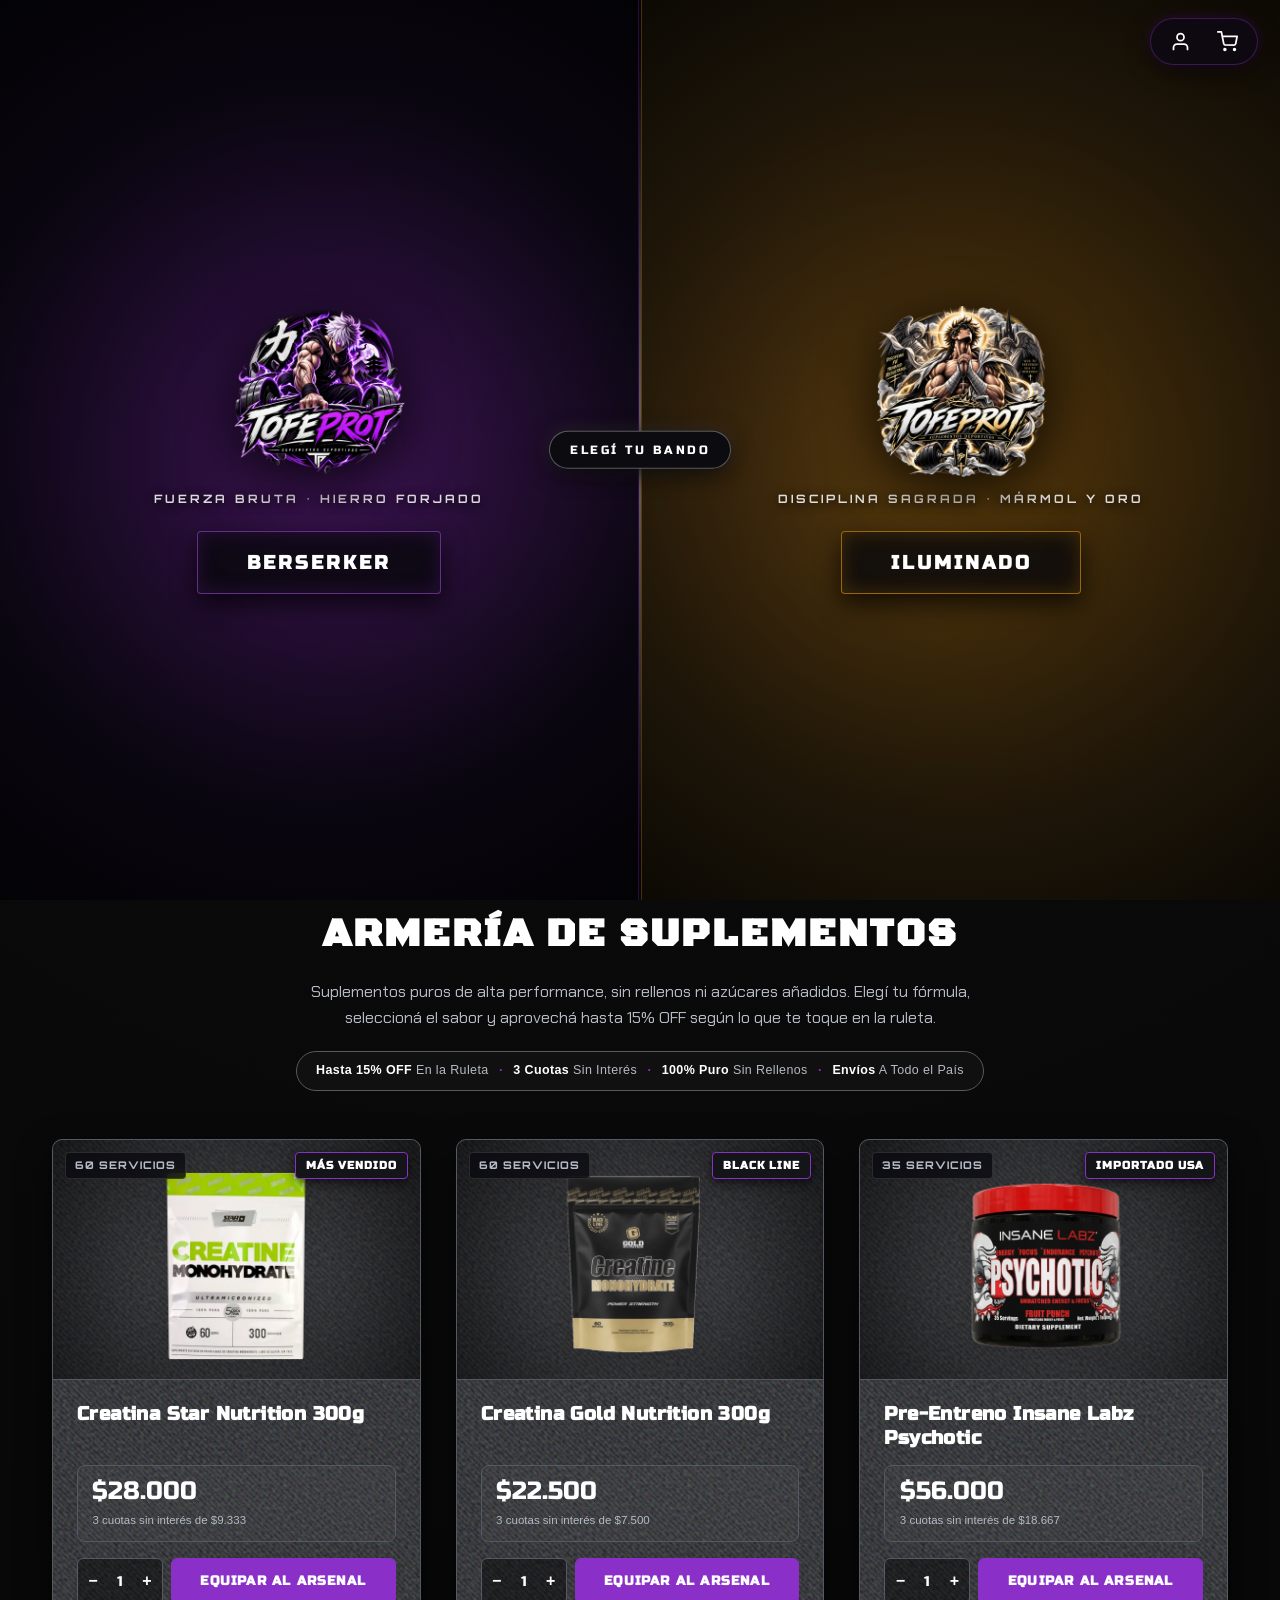
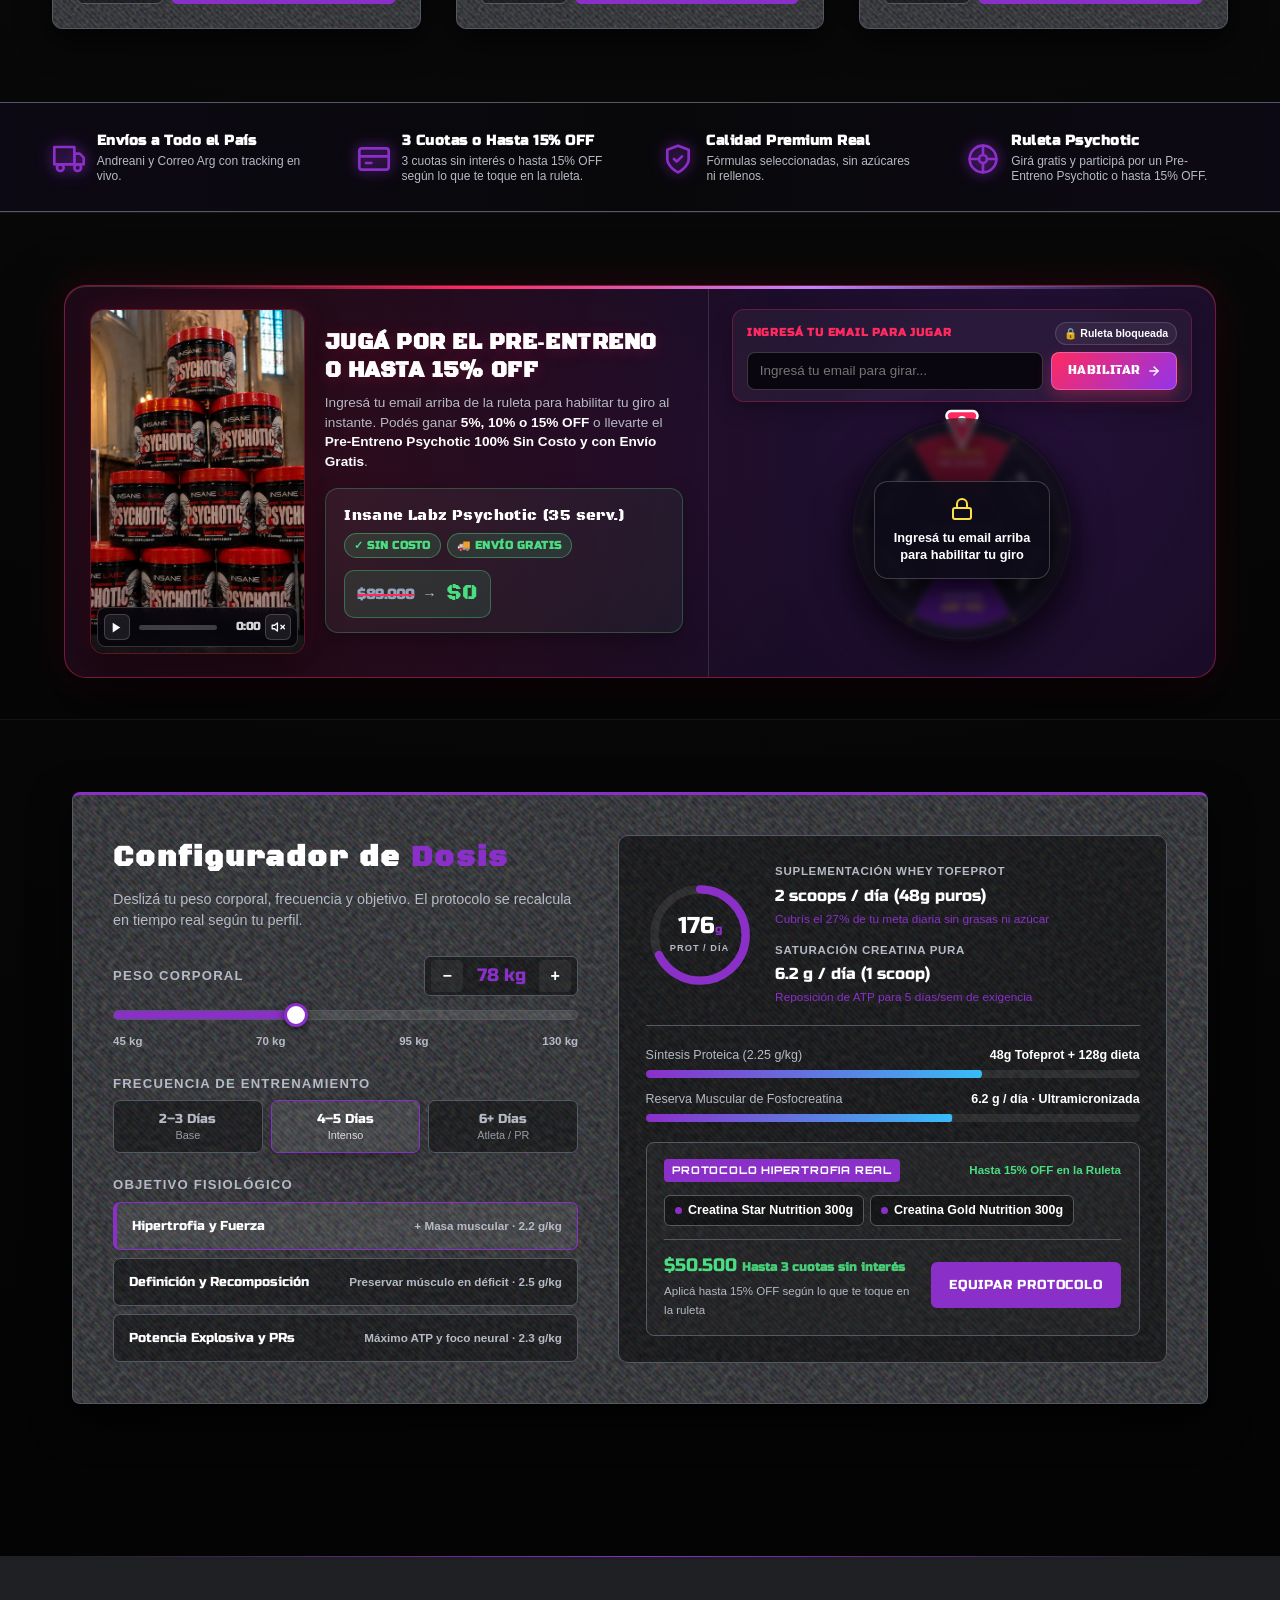
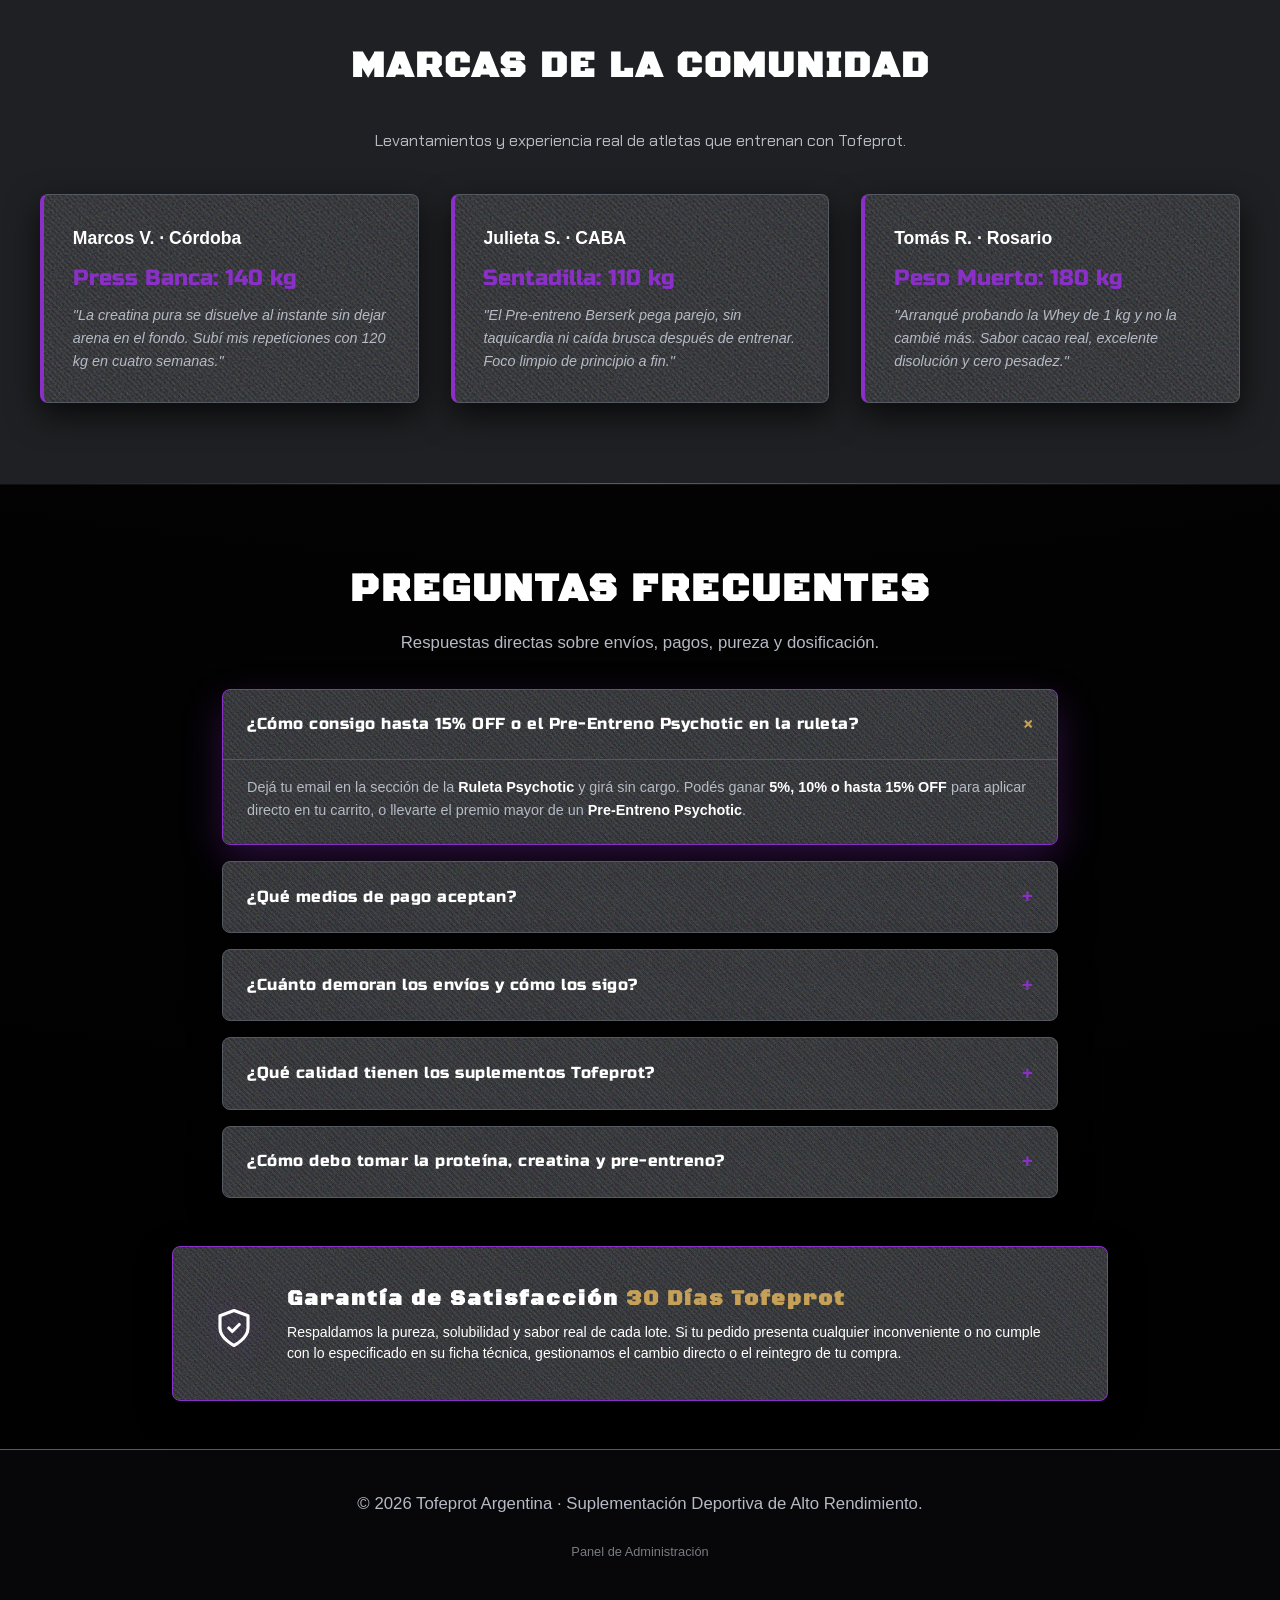
==== commit e8d04aa8: "Remove Radiografia de 1 Scoop section from index.html" ====
--- a/index.html
+++ b/index.html
@@ -654,133 +654,6 @@
     </div>
 
     <!-- ========================================== -->
-    <!-- 8.5 ESTÁNDAR TOFEPROT (INSPECTOR DE CALIDAD) -->
-    <!-- ========================================== -->
-    <div class="section-wrapper manifesto-band-wrapper reveal-on-scroll">
-        <section class="manifesto-section">
-            <div class="editorial-section-header">
-                <h2 class="section-title">Estándar de Calidad Real</h2>
-                <p class="editorial-subtitle">Inspeccioná la composición real dentro de cada scoop de 30g frente a los suplementos comerciales rebajados con rellenos.</p>
-            </div>
-
-            <div class="purity-inspector-layout">
-                <!-- COLUMNA IZQUIERDA: IMAGEN EDITORIAL MACRO + SELECTOR DE PILARES -->
-                <div class="purity-left-col">
-                    <div class="purity-visual-frame">
-                        <img src="assets/images/purity-macro-lab.jpg?v=4.2" alt="Textura ultrafina de alta disolución en laboratorio" class="purity-macro-img" loading="lazy">
-                        <div class="purity-visual-overlay">
-                            <span class="purity-overlay-tag" id="purityOverlayTag">DISOLUCIÓN ULTRAFINA</span>
-                            <p class="purity-overlay-caption" id="purityOverlayCaption">Partícula micronizada ultrafina para disolución total en agua fría y rápida absorción sin pesadez estomacal.</p>
-                        </div>
-                    </div>
-
-                    <div class="purity-pillars-nav" role="tablist" aria-label="Pilares de calidad Tofeprot">
-                        <button type="button" class="purity-pillar-btn active" onclick="selectPurityPillar('mesh', this)" role="tab" aria-selected="true">
-                            <div class="pillar-btn-top">
-                                <span class="pillar-metric">ULTRAFINO</span>
-                                <span class="pillar-title">Disolución Instantánea</span>
-                            </div>
-                            <p class="pillar-desc">Mezcla inmediata sin grumos ni residuos arenosos en el fondo del shaker.</p>
-                        </button>
-
-                        <button type="button" class="purity-pillar-btn" onclick="selectPurityPillar('hplc', this)" role="tab" aria-selected="false">
-                            <div class="pillar-btn-top">
-                                <span class="pillar-metric">ALTA PUREZA</span>
-                                <span class="pillar-title">Dosis Reales por Scoop</span>
-                            </div>
-                            <p class="pillar-desc">Fórmulas honestas de alto rendimiento. Sin glicina ni taurina de relleno.</p>
-                        </button>
-
-                        <button type="button" class="purity-pillar-btn" onclick="selectPurityPillar('zero', this)" role="tab" aria-selected="false">
-                            <div class="pillar-btn-top">
-                                <span class="pillar-metric">0% RELLENOS</span>
-                                <span class="pillar-title">Calidad Seleccionada</span>
-                            </div>
-                            <p class="pillar-desc">Cero maltodextrina oculta, cero espesantes artificiales y cero azúcar agregada.</p>
-                        </button>
-                    </div>
-                </div>
-
-                <!-- COLUMNA DERECHA: COMPARADOR INTERACTIVO DE SCOOP (30G) -->
-                <div class="purity-right-col">
-                    <div class="scoop-inspector-card">
-                        <div class="scoop-inspector-header">
-                            <div>
-                                <div class="scoop-inspector-title">Radiografía de 1 Scoop (30 g)</div>
-                                <div class="scoop-inspector-sub">Alterná para comparar qué ingresa realmente a tu organismo</div>
-                            </div>
-                            <span class="scoop-weight-pill" id="scoopAuditBadge">Fórmula Real</span>
-                        </div>
-
-                        <div class="purity-compare-toggle" role="group" aria-label="Comparar fórmula Tofeprot vs Marca Comercial">
-                            <button type="button" class="compare-mode-btn active" id="btnCompareTofeprot" onclick="setPurityComparison('tofeprot')">
-                                Tofeprot Puro
-                            </button>
-                            <button type="button" class="compare-mode-btn" id="btnCompareGeneric" onclick="setPurityComparison('generic')">
-                                Comercial con Rellenos
-                            </button>
-                        </div>
-
-                        <!-- BARRA ESPECTRAL DEL SCOOP -->
-                        <div class="scoop-spectrum-wrap">
-                            <div class="scoop-spectrum-labels">
-                                <span id="spectrumLabelMain">80% Proteína Pura (24g)</span>
-                                <span id="spectrumLabelSecondary">18% BCAA (5.5g)</span>
-                                <span id="spectrumLabelFiller">0% Maltodextrina</span>
-                            </div>
-                            <div class="scoop-spectrum-bar" id="scoopSpectrumBar">
-                                <div class="spectrum-seg seg-protein" id="segProtein" style="width: 80%;"></div>
-                                <div class="spectrum-seg seg-bcaa" id="segBcaa" style="width: 18%;"></div>
-                                <div class="spectrum-seg seg-filler" id="segFiller" style="width: 2%;"></div>
-                            </div>
-                        </div>
-
-                        <!-- DESGLOSE DE MÉTRICAS CON ANIMACIÓN GPU -->
-                        <div class="scoop-metrics-list">
-                            <div class="scoop-metric-row">
-                                <div class="scoop-metric-head">
-                                    <span class="scoop-metric-name">Proteína Biodisponible Real</span>
-                                    <span class="scoop-metric-val highlight-good" id="valBioProtein">24.0 g / scoop (80%)</span>
-                                </div>
-                                <div class="scoop-meter-track">
-                                    <div class="scoop-meter-fill fill-primary" id="barBioProtein" style="transform: scaleX(0.92);"></div>
-                                </div>
-                            </div>
-
-                            <div class="scoop-metric-row">
-                                <div class="scoop-metric-head">
-                                    <span class="scoop-metric-name">Leucina + BCAAs Naturales de Suero</span>
-                                    <span class="scoop-metric-val" id="valBcaa">5.5 g naturales (Sin Amino-Spiking)</span>
-                                </div>
-                                <div class="scoop-meter-track">
-                                    <div class="scoop-meter-fill fill-secondary" id="barBcaa" style="transform: scaleX(0.88);"></div>
-                                </div>
-                            </div>
-
-                            <div class="scoop-metric-row">
-                                <div class="scoop-metric-head">
-                                    <span class="scoop-metric-name">Maltodextrina, Azúcar y Espesantes</span>
-                                    <span class="scoop-metric-val" id="valFillers">0.0 g (Libre de rellenos)</span>
-                                </div>
-                                <div class="scoop-meter-track">
-                                    <div class="scoop-meter-fill fill-danger" id="barFillers" style="transform: scaleX(0.03);"></div>
-                                </div>
-                            </div>
-                        </div>
-
-                        <div class="scoop-verdict-box" id="scoopVerdictBox">
-                            <div class="verdict-status-dot status-pure" id="verdictDot"></div>
-                            <div class="verdict-text" id="scoopVerdictText">
-                                <strong>Fórmula 100% transparente:</strong> Cada servicio entrega proteína concentrada e isolada real, sin carbohidratos baratos ni rellenos escondidos.
-                            </div>
-                        </div>
-                    </div>
-                </div>
-            </div>
-        </section>
-    </div>
-
-    <!-- ========================================== -->
     <!-- 9. CONFIGURADOR BIOMÉTRICO EN VIVO         -->
     <!-- ========================================== -->
     <div class="section-wrapper reveal-on-scroll" id="calcSection">
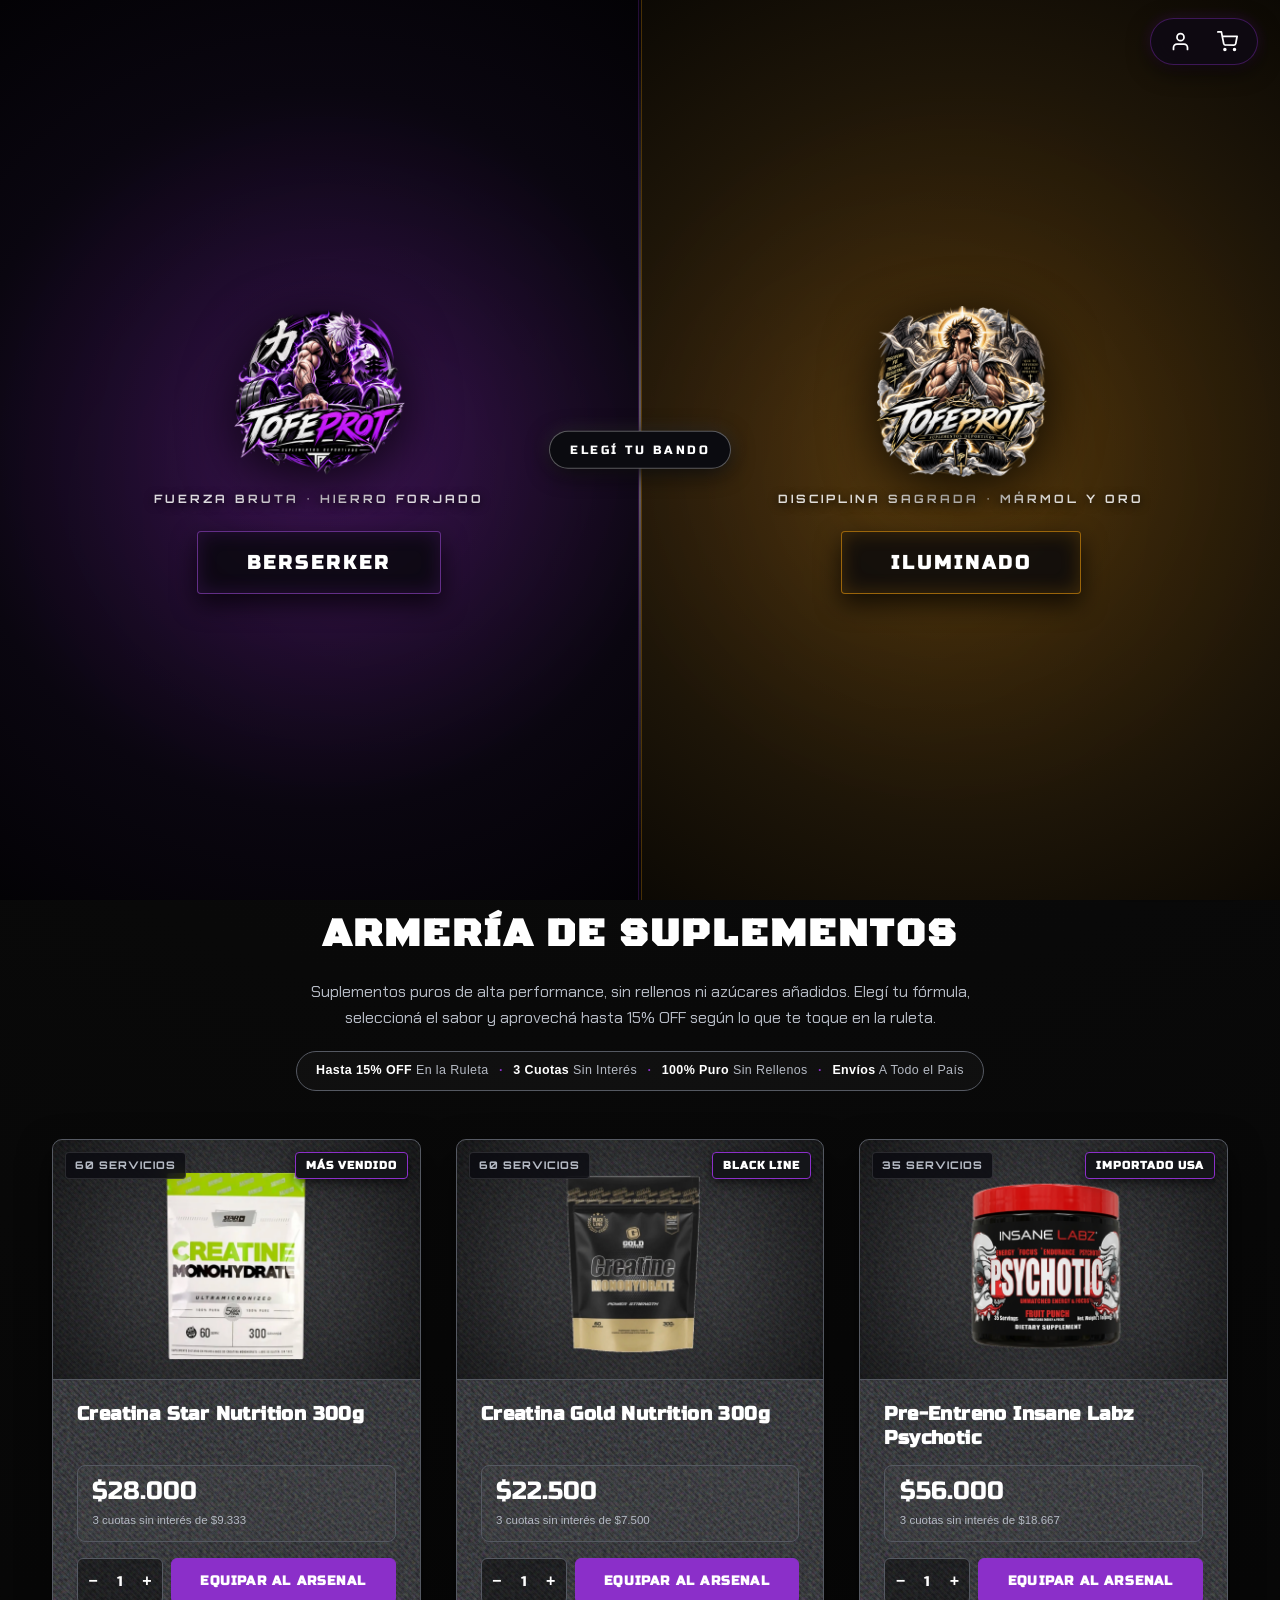
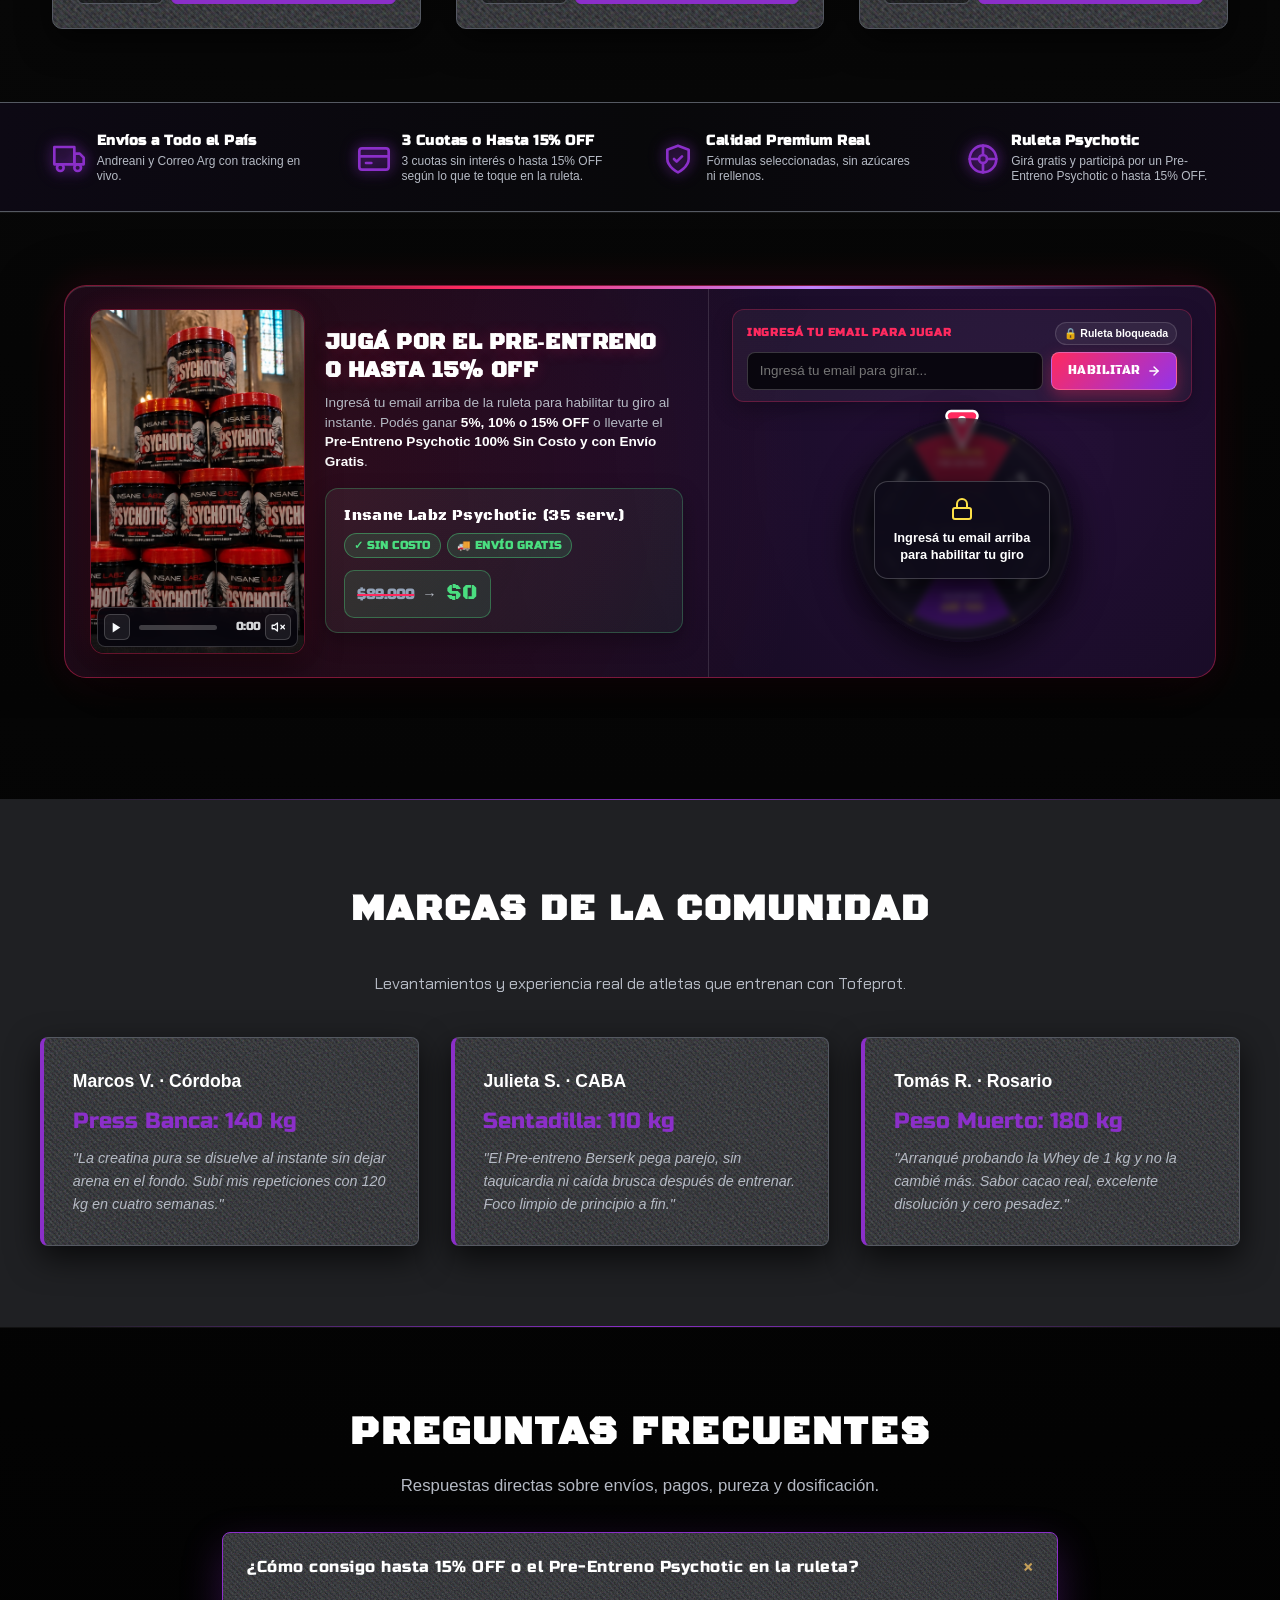
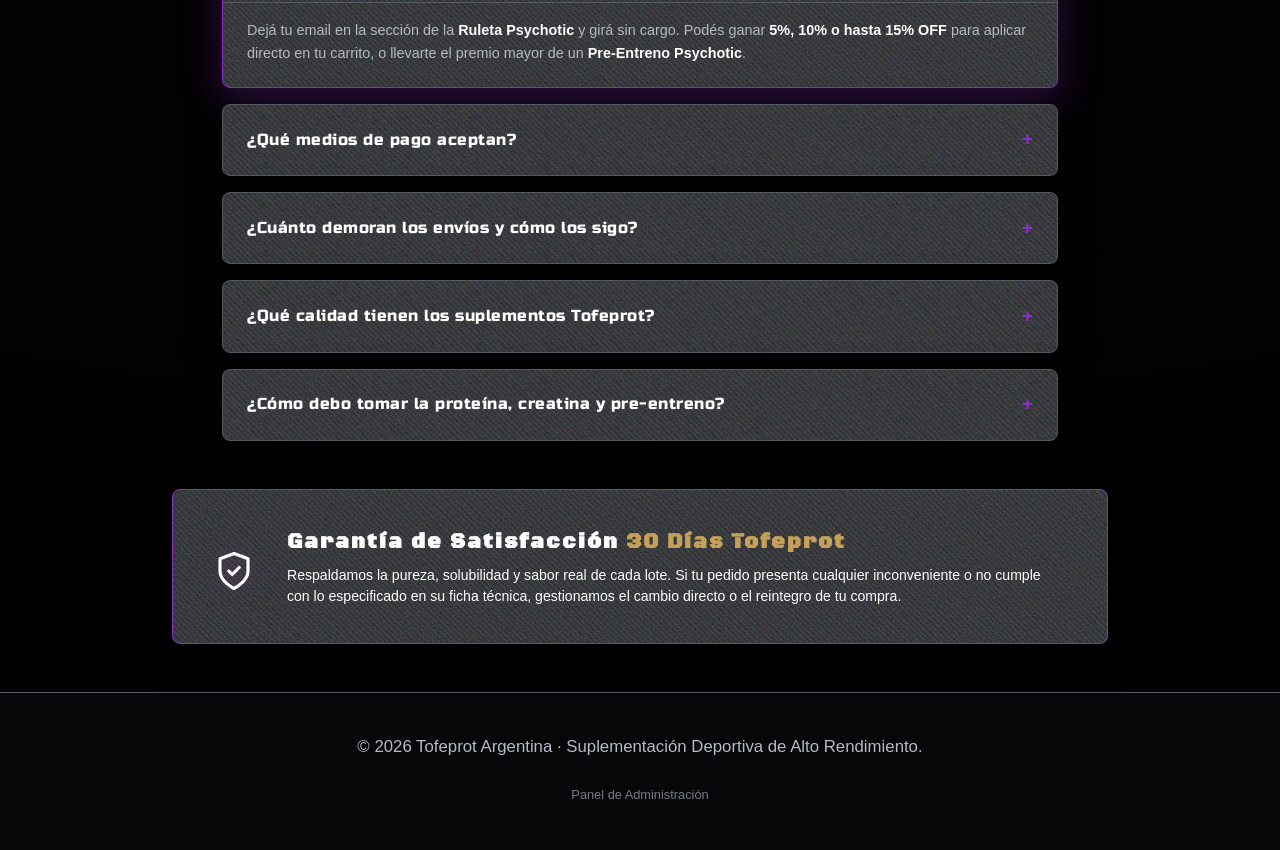
==== commit 5ef57e35: "Remove Calcular mi dosis buttons and Configurador de Dosis section" ====
--- a/index.html
+++ b/index.html
@@ -204,13 +204,6 @@
                     <span class="drawer-item-text">⚡ GANÁ UN PRE-ENTRENO PSYCHOTIC</span>
                     <span class="drawer-item-arrow">→</span>
                 </a>
-                <a class="drawer-nav-item" onclick="document.getElementById('calcSection').scrollIntoView({behavior:'smooth'}); closeNavDrawer();">
-                    <span class="drawer-item-icon">
-                        <svg width="18" height="18" viewBox="0 0 24 24" fill="none" stroke="currentColor" stroke-width="2" stroke-linecap="round" stroke-linejoin="round"><polygon points="13 2 3 14 12 14 11 22 21 10 12 10 13 2"></polygon></svg>
-                    </span>
-                    <span class="drawer-item-text">CALCULADORA DE DOSIS</span>
-                    <span class="drawer-item-arrow">→</span>
-                </a>
                 <a class="drawer-nav-item drawer-cart-item" onclick="toggleCart(); closeNavDrawer();">
                     <span class="drawer-item-icon">
                         <svg width="18" height="18" viewBox="0 0 24 24" fill="none" stroke="currentColor" stroke-width="2" stroke-linecap="round" stroke-linejoin="round"><circle cx="9" cy="21" r="1"></circle><circle cx="20" cy="21" r="1"></circle><path d="M1 1h4l2.68 13.39a2 2 0 0 0 2 1.61h9.72a2 2 0 0 0 2-1.61L23 6H6"></path></svg>
@@ -289,9 +282,6 @@
             <p id="heroDescription">El dolor no se esquiva, se conquista. Suplementación pura sin piedad para doblegar el hierro.</p>
 
             <div class="hero-cta-group">
-                <button class="hero-btn-secondary" onclick="document.getElementById('calcSection').scrollIntoView({behavior: 'smooth'})">
-                    <span>CALCULAR MI DOSIS</span>
-                </button>
                 <button class="hero-btn-secondary hero-btn-raffle" onclick="document.getElementById('sorteoSection').scrollIntoView({behavior: 'smooth'})">
                     <span>⚡ GANÁ UN PRE-ENTRENO PSYCHOTIC</span>
                 </button>
@@ -654,86 +644,6 @@
     </div>
 
     <!-- ========================================== -->
-    <!-- 9. CONFIGURADOR BIOMÉTRICO EN VIVO         -->
-    <!-- ========================================== -->
-    <div class="section-wrapper reveal-on-scroll" id="calcSection">
-        <section class="tools-section">
-            <div class="tools-card bio-configurator-card">
-                <!-- PANEL IZQUIERDO: SLIDERS Y CONTROLES TÁCTILES EN TIEMPO REAL -->
-                <div class="calc-form bio-controls-panel">
-                    <h2>Configurador de <span>Dosis</span></h2>
-                    <p class="bio-panel-subtitle">Deslizá tu peso corporal, frecuencia y objetivo. El protocolo se recalcula en tiempo real según tu perfil.</p>
-                    
-                    <!-- 1. SLIDER DE PESO CORPORAL -->
-                    <div class="bio-control-group">
-                        <div class="bio-control-header">
-                            <label for="calcWeight">Peso Corporal</label>
-                            <div class="bio-weight-stepper">
-                                <button type="button" class="bio-step-btn" onclick="stepBiometricWeight(-1)" aria-label="Restar 1 kg">−</button>
-                                <output id="calcWeightDisplay" for="calcWeight" class="bio-live-readout">78 kg</output>
-                                <button type="button" class="bio-step-btn" onclick="stepBiometricWeight(1)" aria-label="Sumar 1 kg">+</button>
-                            </div>
-                        </div>
-                        <div class="bio-slider-wrap">
-                            <input type="range" id="calcWeight" class="bio-range-slider" min="45" max="130" value="78" step="1" oninput="updateLiveBiometrics()">
-                            <div class="bio-slider-ticks">
-                                <span>45 kg</span>
-                                <span>70 kg</span>
-                                <span>95 kg</span>
-                                <span>130 kg</span>
-                            </div>
-                        </div>
-                    </div>
-
-                    <!-- 2. FRECUENCIA SEMANAL DE ENTRENO -->
-                    <div class="bio-control-group">
-                        <label>Frecuencia de Entrenamiento</label>
-                        <div class="bio-segmented-control" role="radiogroup" aria-label="Frecuencia semanal de entrenamiento">
-                            <button type="button" class="bio-seg-btn" data-days="3" onclick="setBiometricDays(3, this)">
-                                <span class="seg-main">2–3 Días</span>
-                                <span class="seg-sub">Base</span>
-                            </button>
-                            <button type="button" class="bio-seg-btn active" data-days="5" onclick="setBiometricDays(5, this)">
-                                <span class="seg-main">4–5 Días</span>
-                                <span class="seg-sub">Intenso</span>
-                            </button>
-                            <button type="button" class="bio-seg-btn" data-days="6" onclick="setBiometricDays(6, this)">
-                                <span class="seg-main">6+ Días</span>
-                                <span class="seg-sub">Atleta / PR</span>
-                            </button>
-                        </div>
-                    </div>
-
-                    <!-- 3. OBJETIVO FÍSICO -->
-                    <div class="bio-control-group">
-                        <label for="calcGoal">Objetivo Fisiológico</label>
-                        <div class="bio-goal-pills" role="radiogroup" aria-label="Objetivo fisiológico">
-                            <button type="button" class="bio-goal-btn active" data-goal="volumen" onclick="setBiometricGoal('volumen', this)">
-                                <span class="goal-btn-title">Hipertrofia y Fuerza</span>
-                                <span class="goal-btn-meta">+ Masa muscular · 2.2 g/kg</span>
-                            </button>
-                            <button type="button" class="bio-goal-btn" data-goal="definicion" onclick="setBiometricGoal('definicion', this)">
-                                <span class="goal-btn-title">Definición y Recomposición</span>
-                                <span class="goal-btn-meta">Preservar músculo en déficit · 2.5 g/kg</span>
-                            </button>
-                            <button type="button" class="bio-goal-btn" data-goal="rendimiento" onclick="setBiometricGoal('rendimiento', this)">
-                                <span class="goal-btn-title">Potencia Explosiva y PRs</span>
-                                <span class="goal-btn-meta">Máximo ATP y foco neural · 2.3 g/kg</span>
-                            </button>
-                        </div>
-                        <input type="hidden" id="calcGoal" value="volumen">
-                    </div>
-                </div>
-
-                <!-- PANEL DERECHO: MEDIDOR VIVO + PROTOCOLO RECOMENDADO 1-CLICK -->
-                <div class="calc-result bio-live-dashboard" id="calcResult">
-                    <!-- Se hidrata automáticamente en vivo al cargar y al mover controles -->
-                </div>
-            </div>
-        </section>
-    </div>
-
-    <!-- ========================================== -->
     <!-- 10. MURO DE LEYENDAS (PR WALL)             -->
     <!-- ========================================== -->
     <section class="pr-wall reveal-on-scroll">
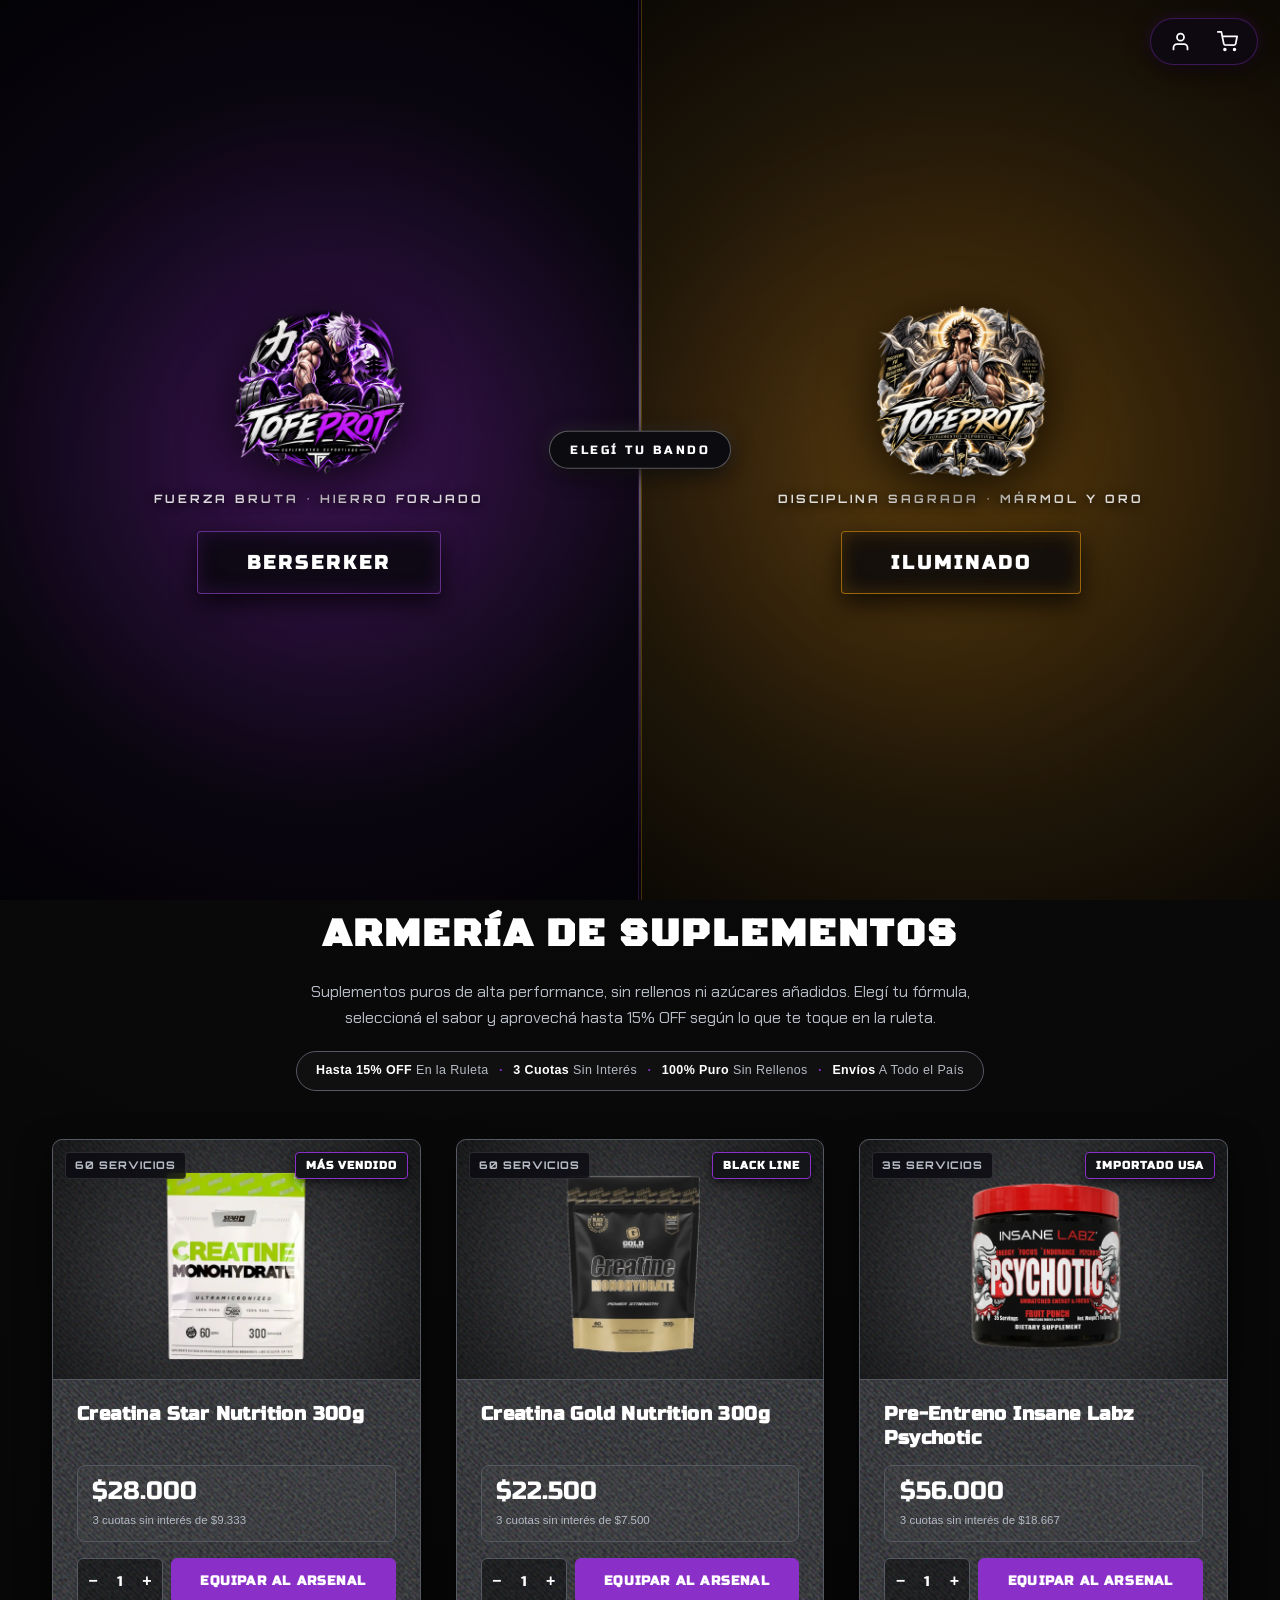
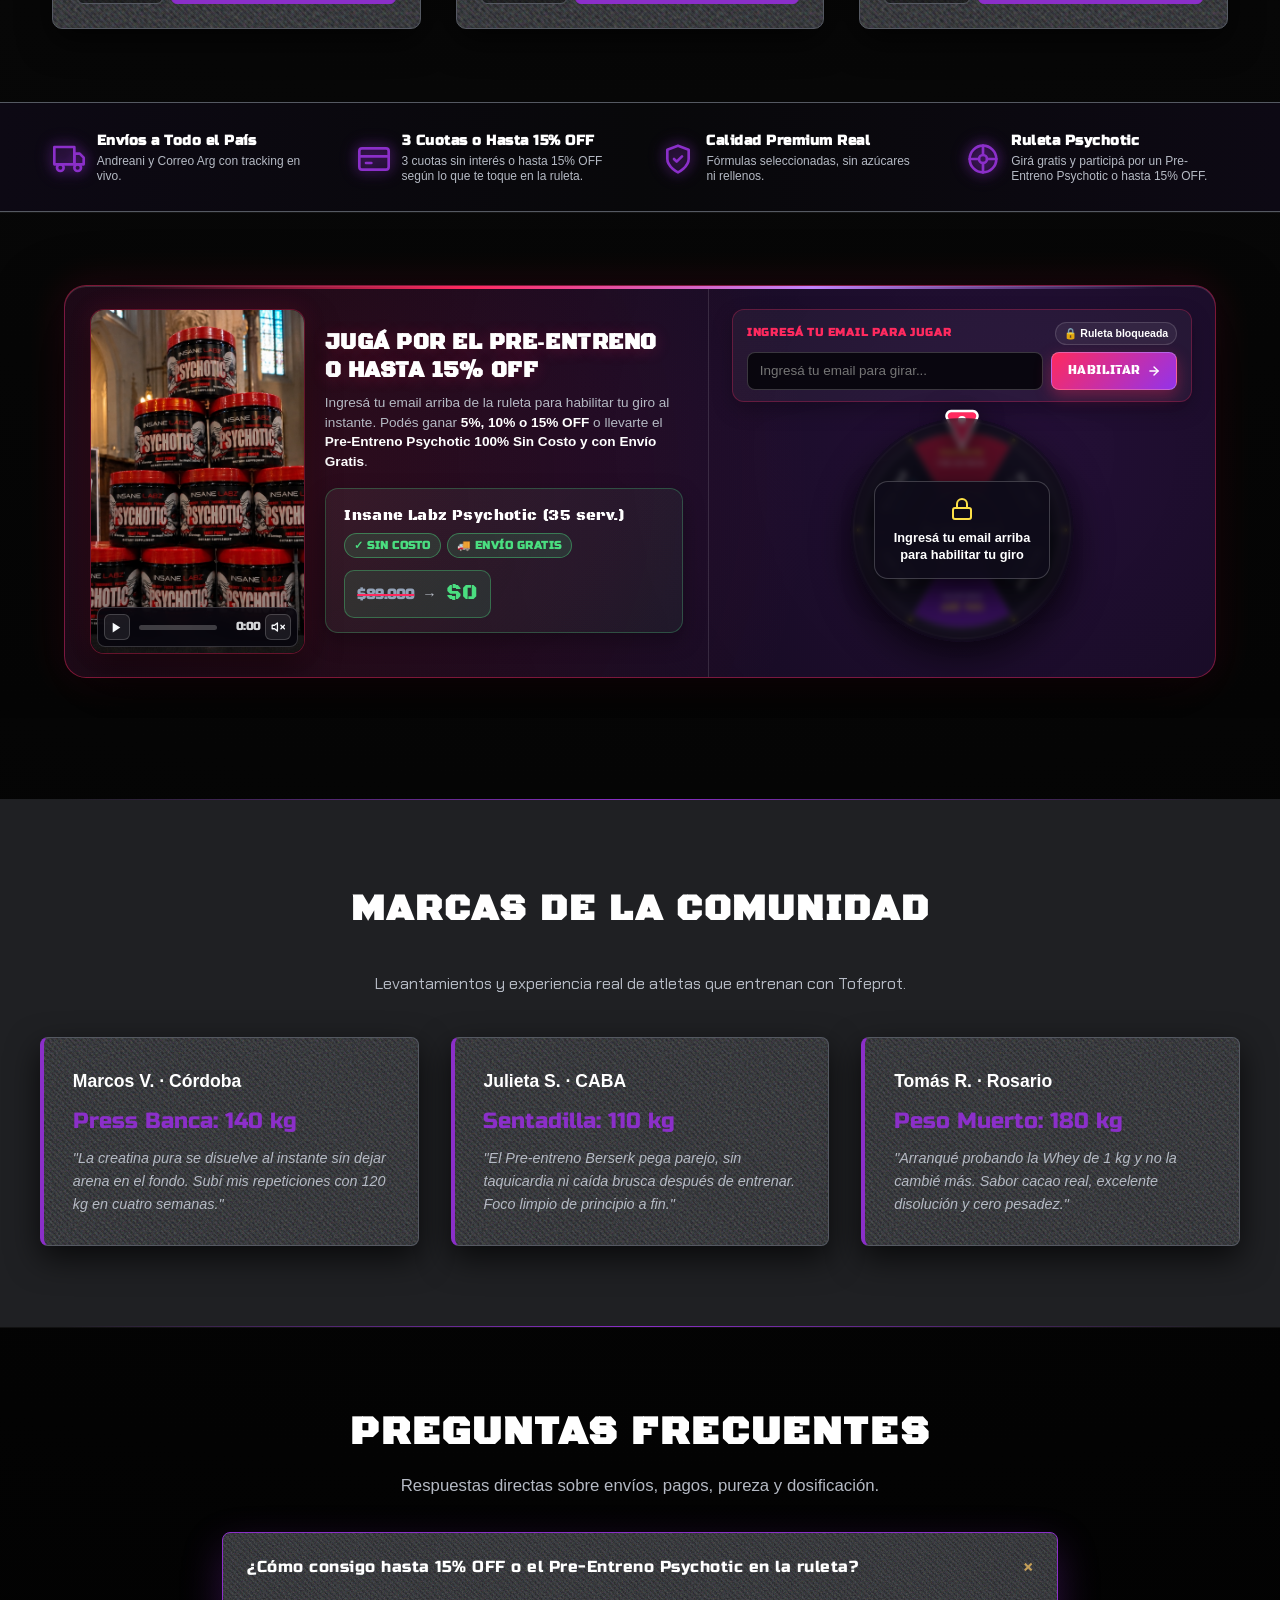
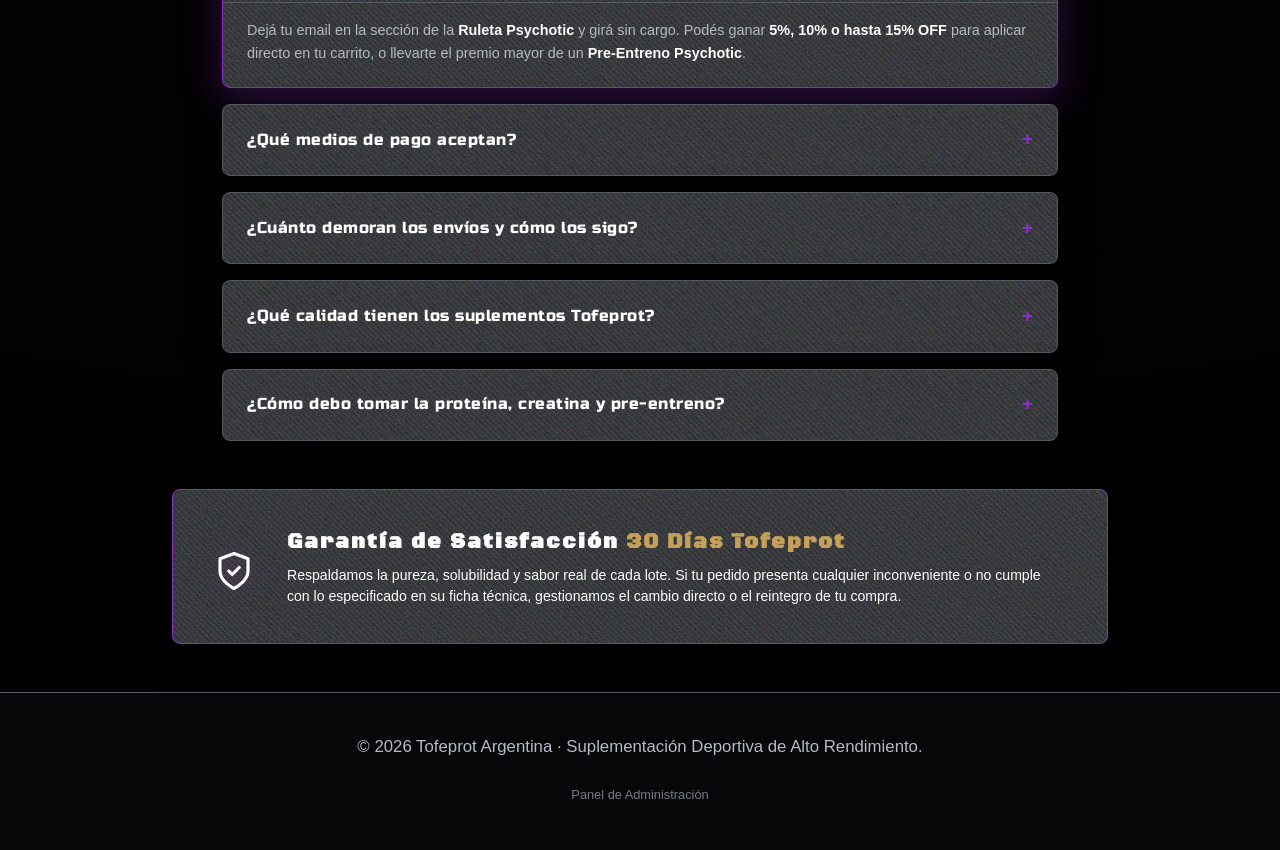
==== commit 8f5ffa92: "v=6.5: round WhatsApp floating button with official WhatsApp logo" ====
--- a/index.html
+++ b/index.html
@@ -25,7 +25,7 @@
     <meta name="twitter:description" content="Proteínas Whey, Creatina Pura y Pre-entrenos de alto rendimiento. Hasta 15% OFF en la ruleta. Elegí tu bando: Luz o Oscuridad.">
     <meta name="twitter:image" content="assets/images/logo-oscuridad.png">
 
-    <link rel="stylesheet" href="css/styles.css?v=6.4">
+    <link rel="stylesheet" href="css/styles.css?v=6.5">
 
     <!-- Pre-detección de bando guardado: ingreso directo sin parpadeo del Gateway -->
     <script>
@@ -954,11 +954,10 @@
     <!-- ========================================== -->
     <!-- 17. BOTÓN FLOTANTE WHATSAPP VIP            -->
     <!-- ========================================== -->
-    <a href="https://wa.me/5491100000000?text=Hola%20Coach,%20necesito%20asesoramiento%20sobre%20suplementaci%C3%B3n." class="floating-wa-btn" target="_blank" rel="noopener noreferrer" title="Consultar a un Coach">
+    <a href="https://wa.me/5491100000000?text=Hola%20Coach,%20necesito%20asesoramiento%20sobre%20suplementaci%C3%B3n." class="floating-wa-btn" target="_blank" rel="noopener noreferrer" title="Consultar por WhatsApp" aria-label="Consultar por WhatsApp">
         <span class="wa-icon" aria-hidden="true">
-            <svg width="20" height="20" viewBox="0 0 24 24" fill="none" stroke="currentColor" stroke-width="2" stroke-linecap="round" stroke-linejoin="round"><path d="M21 11.5a8.38 8.38 0 0 1-.9 3.8 8.5 8.5 0 0 1-7.6 4.7 8.38 8.38 0 0 1-3.8-.9L3 21l1.9-5.7a8.38 8.38 0 0 1-.9-3.8 8.5 8.5 0 0 1 4.7-7.6 8.38 8.38 0 0 1 3.8-.9h.5a8.48 8.48 0 0 1 8 8v.5z"></path></svg>
+            <svg width="24" height="24" viewBox="0 0 24 24" fill="currentColor"><path d="M12.031 2c-5.516 0-9.969 4.453-9.969 9.969 0 1.766.469 3.484 1.344 5l-1.406 5.156 5.281-1.375c1.469.797 3.109 1.219 4.75 1.219 5.516 0 9.969-4.453 9.969-9.969S17.547 2 12.031 2zm5.813 14.125c-.25.703-1.438 1.344-2 1.422-.516.078-1.172.109-1.891-.125-.438-.141-1-.328-1.719-.641-3.016-1.297-4.984-4.328-5.141-4.531-.156-.203-1.234-1.641-1.234-3.125s.781-2.219 1.063-2.516c.281-.297.609-.375.813-.375.203 0 .406 0 .578.016.188.016.438-.078.688.516.25.609.859 2.094.938 2.25.078.156.125.344.031.547-.094.203-.141.328-.297.5-.156.172-.313.391-.453.516-.156.141-.313.297-.141.609.172.313.781 1.297 1.672 2.094 1.156 1.031 2.125 1.344 2.438 1.5.313.156.484.125.672-.078.188-.203.781-.906.984-1.219.203-.313.422-.266.703-.156.281.109 1.797.844 2.109 1 .313.156.516.234.594.359.078.125.078.734-.172 1.438z"/></svg>
         </span>
-        <span class="wa-text">Asesoría VIP</span>
     </a>
 
     <!-- ARCHIVO JS MODULAR -->
--- a/css/styles.css
+++ b/css/styles.css
@@ -6788,14 +6788,17 @@
     position: fixed;
     bottom: 25px;
     right: 25px;
+    width: 48px;
+    height: 48px;
+    padding: 0;
     background: var(--surface-light);
-    border: 1px solid var(--border-color);
-    color: var(--text-main);
-    display: flex;
-    align-items: center;
-    gap: 8px;
-    padding: 10px 16px;
-    border-radius: 30px;
+    border: 1px solid rgba(37, 211, 102, 0.45);
+    color: #25D366;
+    display: flex;
+    align-items: center;
+    justify-content: center;
+    border-radius: 50%;
+    aspect-ratio: 1 / 1;
     text-decoration: none;
     box-shadow: 0 4px 15px rgba(0,0,0,0.5);
     z-index: 9998;
@@ -6803,10 +6806,15 @@
 }
 .floating-wa-btn:hover {
     transform: translateY(-3px) scale(1.05);
-    border-color: var(--accent-purple);
-    box-shadow: 0 8px 25px var(--energy-glow);
-}
-.wa-icon { font-size: 1.2rem; }
+    border-color: #25D366;
+    box-shadow: 0 8px 25px rgba(37, 211, 102, 0.3);
+}
+.wa-icon {
+    display: inline-flex;
+    align-items: center;
+    justify-content: center;
+    line-height: 0;
+}
 .wa-text { font-weight: bold; font-size: 0.85rem; letter-spacing: 0.5px; }
 
 /* ========================================== */
@@ -7002,7 +7010,9 @@
     .floating-wa-btn {
         bottom: 16px;
         right: 16px;
-        padding: 12px;
+        width: 48px;
+        height: 48px;
+        padding: 0;
         border-radius: 50%;
     }
     .wa-text {
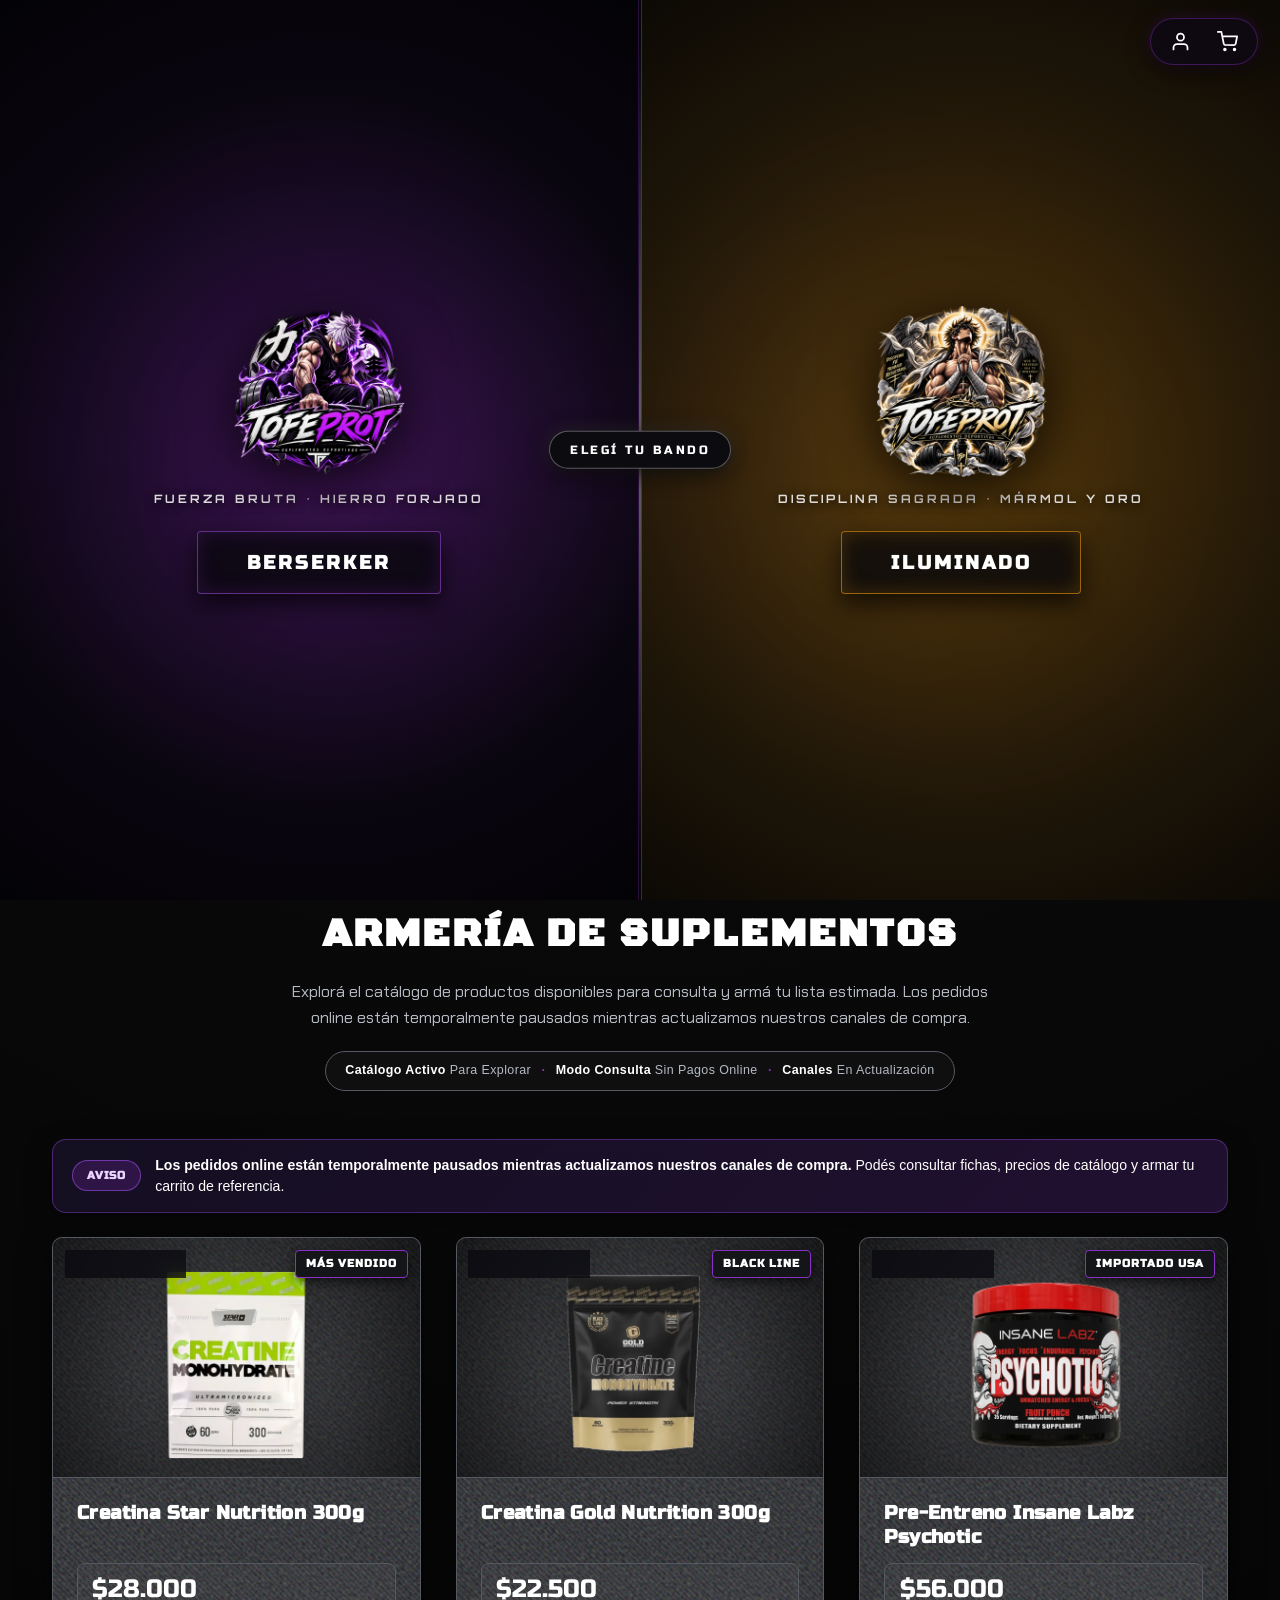
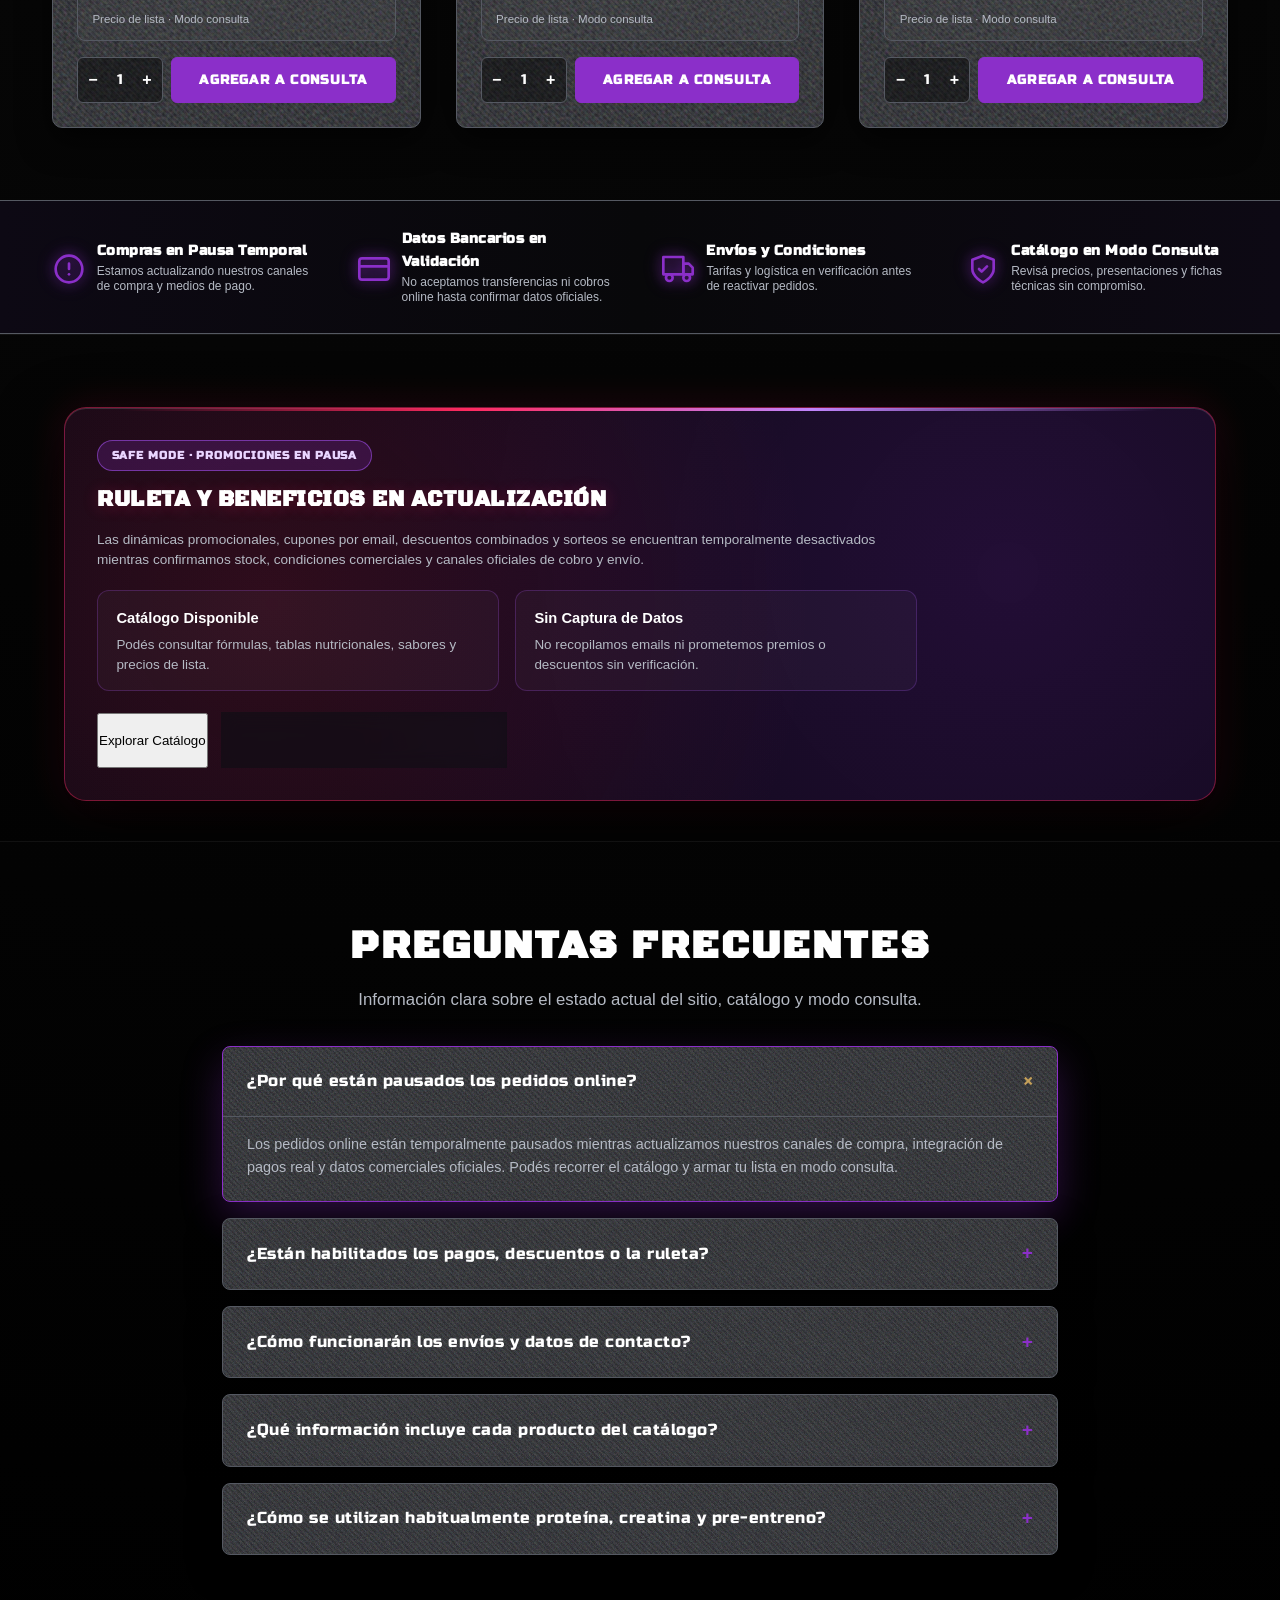
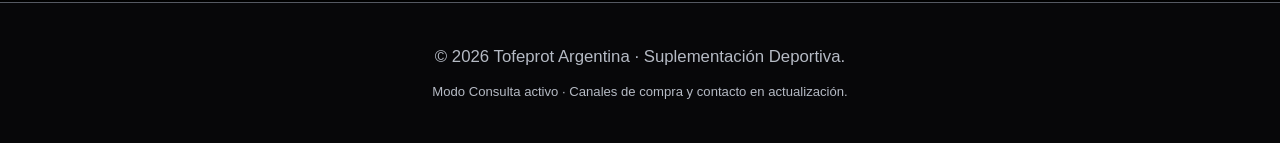
==== commit ea93ca28: "chore(safe-mode): disable unverified admin, checkout, contacts, promos, and auth" ====
--- a/index.html
+++ b/index.html
@@ -3,8 +3,8 @@
 <head>
     <meta charset="UTF-8">
     <meta name="viewport" content="width=device-width, initial-scale=1.0, viewport-fit=cover">
-    <meta name="description" content="Tofeprot - Suplementación deportiva premium en Argentina. Proteínas whey, creatinas y pre-entrenos de alta performance. Jugá en la ruleta por hasta 15% OFF o un Psychotic.">
-    <title>Tofeprot - Suplementos Deportivos Premium | Tienda Oficial</title>
+    <meta name="description" content="Tofeprot - Suplementación deportiva en Argentina. Explorá nuestro catálogo y conocé nuestras dos identidades: Berserker e Iluminado.">
+    <title>Tofeprot - Suplementos Deportivos | Catálogo Oficial</title>
     
     <!-- Favicons -->
     <link rel="icon" type="image/png" sizes="32x32" href="assets/images/favicon-32.png">
@@ -14,18 +14,18 @@
 
     <!-- Open Graph / Redes Sociales & WhatsApp -->
     <meta property="og:type" content="website">
-    <meta property="og:title" content="Tofeprot - Suplementos Deportivos Premium | Tienda Oficial">
-    <meta property="og:description" content="Proteínas Whey, Creatinas y Pre-entrenos de alto rendimiento. Girá la ruleta y obtené hasta 15% OFF o ganá un Pre-Entreno Psychotic.">
+    <meta property="og:title" content="Tofeprot - Suplementos Deportivos | Catálogo Oficial">
+    <meta property="og:description" content="Explorá el catálogo de suplementación deportiva Tofeprot. Elegí tu facción: Berserker o Iluminado.">
     <meta property="og:image" content="assets/images/logo-oscuridad.png">
     <meta property="og:locale" content="es_AR">
 
     <!-- Twitter Card -->
     <meta name="twitter:card" content="summary_large_image">
-    <meta name="twitter:title" content="Tofeprot - Suplementación Deportiva Premium">
-    <meta name="twitter:description" content="Proteínas Whey, Creatina Pura y Pre-entrenos de alto rendimiento. Hasta 15% OFF en la ruleta. Elegí tu bando: Luz o Oscuridad.">
+    <meta name="twitter:title" content="Tofeprot - Suplementación Deportiva">
+    <meta name="twitter:description" content="Catálogo de suplementación deportiva Tofeprot. Elegí tu facción: Berserker o Iluminado.">
     <meta name="twitter:image" content="assets/images/logo-oscuridad.png">
 
-    <link rel="stylesheet" href="css/styles.css?v=6.5">
+    <link rel="stylesheet" href="css/styles.css?v=6.6">
 
     <!-- Pre-detección de bando guardado: ingreso directo sin parpadeo del Gateway -->
     <script>
@@ -115,25 +115,14 @@
     </div>
 
     <!-- ========================================== -->
-    <!-- 2. POP-UP DE DESBLOQUEO DE PODER (EMAIL)   -->
-    <!-- ========================================== -->
-    <div id="unlockModal" class="unlock-modal-overlay">
+    <!-- 2. POP-UP EMAIL (PAUSADO EN SAFE MODE)     -->
+    <!-- ========================================== -->
+    <div id="unlockModal" class="unlock-modal-overlay" hidden aria-hidden="true" style="display: none;">
         <div class="unlock-modal-content">
-            <button class="close-unlock-btn" onclick="closeUnlockModal()">✕</button>
-            <div class="unlock-lock-wrapper">
-                <div class="unlock-lock-icon" id="lockIconElement">
-                    <svg class="svg-icon" width="36" height="36" viewBox="0 0 24 24" fill="none" stroke="currentColor" stroke-width="2" stroke-linecap="round" stroke-linejoin="round"><rect x="3" y="11" width="18" height="11" rx="2" ry="2"></rect><path d="M7 11V7a5 5 0 0 1 10 0v4"></path></svg>
-                </div>
-            </div>
-            <h2>Desbloquea tu Poder</h2>
-            <p>Deja tu email para obtener un <strong>10% de descuento</strong> instantáneo en tu primer pedido.</p>
-            
-            <form class="unlock-form" onsubmit="event.preventDefault(); submitUnlockEmail();">
-                <input type="email" id="userUnlockEmail" placeholder="Ingresa tu email de guerrero..." required>
-                <button type="submit" class="submit-btn">Desbloquear 10% OFF</button>
-            </form>
-            
-            <a class="skip-unlock" onclick="closeUnlockModal()">Continuar sin descuento &gt;</a>
+            <button type="button" class="close-unlock-btn" onclick="closeUnlockModal()">✕</button>
+            <h2>Beneficios en Actualización</h2>
+            <p>Las promociones por correo electrónico están temporalmente pausadas mientras actualizamos nuestros canales oficiales.</p>
+            <button type="button" class="submit-btn" onclick="closeUnlockModal()">Entendido</button>
         </div>
     </div>
 
@@ -197,18 +186,18 @@
                     <span class="drawer-item-text">ARMERÍA COMPLETA</span>
                     <span class="drawer-item-arrow">→</span>
                 </a>
-                <a class="drawer-nav-item drawer-raffle-item" onclick="document.getElementById('sorteoSection').scrollIntoView({behavior:'smooth'}); closeNavDrawer();">
+                <a class="drawer-nav-item drawer-raffle-item" onclick="document.getElementById('faqAccordion').scrollIntoView({behavior:'smooth'}); closeNavDrawer();">
                     <span class="drawer-item-icon">
-                        <svg width="18" height="18" viewBox="0 0 24 24" fill="none" stroke="currentColor" stroke-width="2" stroke-linecap="round" stroke-linejoin="round"><circle cx="12" cy="12" r="10"></circle><circle cx="12" cy="12" r="3"></circle><line x1="12" y1="2" x2="12" y2="9"></line><line x1="12" y1="15" x2="12" y2="22"></line><line x1="2" y1="12" x2="9" y2="12"></line><line x1="15" y1="12" x2="22" y2="12"></line></svg>
+                        <svg width="18" height="18" viewBox="0 0 24 24" fill="none" stroke="currentColor" stroke-width="2" stroke-linecap="round" stroke-linejoin="round"><circle cx="12" cy="12" r="10"></circle><line x1="12" y1="16" x2="12" y2="12"></line><line x1="12" y1="8" x2="12.01" y2="8"></line></svg>
                     </span>
-                    <span class="drawer-item-text">⚡ GANÁ UN PRE-ENTRENO PSYCHOTIC</span>
+                    <span class="drawer-item-text">ESTADO DE COMPRA Y FAQ</span>
                     <span class="drawer-item-arrow">→</span>
                 </a>
                 <a class="drawer-nav-item drawer-cart-item" onclick="toggleCart(); closeNavDrawer();">
                     <span class="drawer-item-icon">
                         <svg width="18" height="18" viewBox="0 0 24 24" fill="none" stroke="currentColor" stroke-width="2" stroke-linecap="round" stroke-linejoin="round"><circle cx="9" cy="21" r="1"></circle><circle cx="20" cy="21" r="1"></circle><path d="M1 1h4l2.68 13.39a2 2 0 0 0 2 1.61h9.72a2 2 0 0 0 2-1.61L23 6H6"></path></svg>
                     </span>
-                    <span class="drawer-item-text">MI ARSENAL / CARRITO</span>
+                    <span class="drawer-item-text">LISTA DE CONSULTA</span>
                     <span class="drawer-cart-badge-inner" id="cartCount" style="display: none;">0</span>
                 </a>
             </nav>
@@ -223,31 +212,17 @@
                 </div>
 
                 <div class="drawer-auth-row">
-                    <button class="auth-btn drawer-auth-btn" id="authBtn" onclick="toggleAuthModal(); closeNavDrawer();">INGRESAR / REGISTRARSE</button>
-                    <div id="userProfileBtn" class="drawer-profile-btn" style="cursor: pointer; display: none;" onclick="toggleUserProfile(); closeNavDrawer();">
-                        <svg class="svg-icon" width="20" height="20" viewBox="0 0 24 24" fill="none" stroke="currentColor" stroke-width="2"><path d="M20 21v-2a4 4 0 0 0-4-4H8a4 4 0 0 0-4 4v2"></path><circle cx="12" cy="7" r="4"></circle></svg>
-                        <span>Mi Perfil Guerrero</span>
-                    </div>
+                    <button class="auth-btn drawer-auth-btn safe-mode-auth-btn" id="authBtn" onclick="toggleAuthModal(); closeNavDrawer();">CUENTAS (PRÓXIMAMENTE)</button>
+                    <div id="userProfileBtn" class="drawer-profile-btn" style="display: none;" aria-hidden="true"></div>
                 </div>
             </div>
         </div>
     </aside>
 
     <!-- ========================================== -->
-    <!-- 5. PERFIL DE USUARIO                       -->
-    <!-- ========================================== -->
-    <div id="userProfile" class="user-profile">
-        <div class="user-info">
-            <div class="user-email" id="profileEmail">usuario@email.com</div>
-            <div class="user-membership" id="profileMembership">Guerrero Tofeprot</div>
-            <div class="exp-container">
-                <div class="exp-text"><span>EXP GUERRERO</span> <span>650 / 1000 pt</span></div>
-                <div class="exp-bar-bg"><div class="exp-bar-fill"></div></div>
-            </div>
-            <button class="auth-btn" style="width:100%; margin-top: 10px; font-size: 0.8rem; padding: 6px;" onclick="switchSide(); toggleUserProfile();">Cambiar Bando (Berserker / Iluminado)</button>
-        </div>
-        <button class="logout-btn" onclick="logout()">Cerrar sesión</button>
-    </div>
+    <!-- 5. PERFIL DE USUARIO (DESACTIVADO SAFE MODE) -->
+    <!-- ========================================== -->
+    <div id="userProfile" class="user-profile" style="display: none;" aria-hidden="true"></div>
 
     <!-- ========================================== -->
     <!-- 6. HERO EDITORIAL BRUTALISTA (OPCIÓN 1)    -->
@@ -282,8 +257,11 @@
             <p id="heroDescription">El dolor no se esquiva, se conquista. Suplementación pura sin piedad para doblegar el hierro.</p>
 
             <div class="hero-cta-group">
-                <button class="hero-btn-secondary hero-btn-raffle" onclick="document.getElementById('sorteoSection').scrollIntoView({behavior: 'smooth'})">
-                    <span>⚡ GANÁ UN PRE-ENTRENO PSYCHOTIC</span>
+                <button class="hero-btn-secondary" onclick="scrollToProducts()">
+                    <span>EXPLORAR CATÁLOGO</span>
+                </button>
+                <button class="hero-btn-secondary hero-btn-raffle" onclick="openTransferModal()">
+                    <span>CANALES DE COMPRA EN ACTUALIZACIÓN</span>
                 </button>
             </div>
         </div>
@@ -294,16 +272,16 @@
     <!-- ========================================== -->
     <div class="editorial-marquee" aria-hidden="true">
         <div class="editorial-marquee-track">
-            <span>SUPLEMENTACIÓN PREMIUM DE ALTO RENDIMIENTO</span><span class="marquee-dot">✦</span>
-            <span>HASTA 15% OFF SEGÚN LO QUE TE TOQUE EN LA RULETA</span><span class="marquee-dot">✦</span>
-            <span>GANÁ UN PRE-ENTRENO PSYCHOTIC EN LA RULETA</span><span class="marquee-dot">✦</span>
-            <span>SIN RELLENOS NI AZÚCARES AÑADIDOS</span><span class="marquee-dot">✦</span>
-            <span>3 CUOTAS SIN INTERÉS CON MERCADO PAGO</span><span class="marquee-dot">✦</span>
-            <span>SUPLEMENTACIÓN PREMIUM DE ALTO RENDIMIENTO</span><span class="marquee-dot">✦</span>
-            <span>HASTA 15% OFF SEGÚN LO QUE TE TOQUE EN LA RULETA</span><span class="marquee-dot">✦</span>
-            <span>GANÁ UN PRE-ENTRENO PSYCHOTIC EN LA RULETA</span><span class="marquee-dot">✦</span>
-            <span>SIN RELLENOS NI AZÚCARES AÑADIDOS</span><span class="marquee-dot">✦</span>
-            <span>3 CUOTAS SIN INTERÉS CON MERCADO PAGO</span><span class="marquee-dot">✦</span>
+            <span>TOFEPROT SUPLEMENTACIÓN DEPORTIVA</span><span class="marquee-dot">✦</span>
+            <span>BERSERKER · FUERZA E INTENSIDAD</span><span class="marquee-dot">✦</span>
+            <span>ILUMINADO · DISCIPLINA Y PRECISIÓN</span><span class="marquee-dot">✦</span>
+            <span>CATÁLOGO DISPONIBLE EN MODO CONSULTA</span><span class="marquee-dot">✦</span>
+            <span>PEDIDOS ONLINE TEMPORALMENTE PAUSADOS</span><span class="marquee-dot">✦</span>
+            <span>TOFEPROT SUPLEMENTACIÓN DEPORTIVA</span><span class="marquee-dot">✦</span>
+            <span>BERSERKER · FUERZA E INTENSIDAD</span><span class="marquee-dot">✦</span>
+            <span>ILUMINADO · DISCIPLINA Y PRECISIÓN</span><span class="marquee-dot">✦</span>
+            <span>CATÁLOGO DISPONIBLE EN MODO CONSULTA</span><span class="marquee-dot">✦</span>
+            <span>PEDIDOS ONLINE TEMPORALMENTE PAUSADOS</span><span class="marquee-dot">✦</span>
         </div>
     </div>
 
@@ -315,43 +293,54 @@
             <div class="editorial-section-header">
                 <h2 class="section-title">Armería de Suplementos</h2>
                 <p class="editorial-subtitle">
-                    Suplementos puros de alta performance, sin rellenos ni azúcares añadidos. Elegí tu fórmula, seleccioná el sabor y aprovechá hasta 15% OFF según lo que te toque en la ruleta.
+                    Explorá el catálogo de productos disponibles para consulta y armá tu lista estimada. Los pedidos online están temporalmente pausados mientras actualizamos nuestros canales de compra.
                 </p>
-                <div class="armory-highlights-strip" aria-label="Beneficios incluidos en la armería">
-                    <span class="armory-strip-item"><strong>Hasta 15% OFF</strong> En la Ruleta</span>
+                <div class="armory-highlights-strip" aria-label="Estado del catálogo">
+                    <span class="armory-strip-item"><strong>Catálogo Activo</strong> Para Explorar</span>
                     <span class="armory-strip-sep" aria-hidden="true">·</span>
-                    <span class="armory-strip-item"><strong>3 Cuotas</strong> Sin Interés</span>
+                    <span class="armory-strip-item"><strong>Modo Consulta</strong> Sin Pagos Online</span>
                     <span class="armory-strip-sep" aria-hidden="true">·</span>
-                    <span class="armory-strip-item"><strong>100% Puro</strong> Sin Rellenos</span>
-                    <span class="armory-strip-sep" aria-hidden="true">·</span>
-                    <span class="armory-strip-item"><strong>Envíos</strong> A Todo el País</span>
-                </div>
+                    <span class="armory-strip-item"><strong>Canales</strong> En Actualización</span>
+                </div>
+            </div>
+            <div class="safe-mode-banner safe-mode-store-banner" role="status">
+                <span class="safe-mode-badge">AVISO</span>
+                <p class="safe-mode-message"><strong>Los pedidos online están temporalmente pausados mientras actualizamos nuestros canales de compra.</strong> Podés consultar fichas, precios de catálogo y armar tu carrito de referencia.</p>
             </div>
             <div class="products-grid" id="tiendaGrid"></div>
         </section>
     </div>
 
     <!-- ========================================== -->
-    <!-- 7.1 BARRA DE CONFIANZA & BENEFICIOS (TRUST)-->
+    <!-- 7.1 BARRA DE ESTADO & TRANSPARENCIA        -->
     <!-- ========================================== -->
     <section class="trust-bar-section">
         <div class="trust-bar-grid">
             <div class="trust-item">
                 <div class="trust-icon">
-                    <svg class="svg-icon" width="30" height="30" viewBox="0 0 24 24" fill="none" stroke="currentColor" stroke-width="2" stroke-linecap="round" stroke-linejoin="round"><rect x="1" y="3" width="15" height="13"></rect><polygon points="16 8 20 8 23 11 23 16 16 16 16 8"></polygon><circle cx="5.5" cy="18.5" r="2.5"></circle><circle cx="18.5" cy="18.5" r="2.5"></circle></svg>
+                    <svg class="svg-icon" width="30" height="30" viewBox="0 0 24 24" fill="none" stroke="currentColor" stroke-width="2" stroke-linecap="round" stroke-linejoin="round"><circle cx="12" cy="12" r="10"></circle><line x1="12" y1="8" x2="12" y2="12"></line><line x1="12" y1="16" x2="12.01" y2="16"></line></svg>
                 </div>
                 <div class="trust-text">
-                    <h4>Envíos a Todo el País</h4>
-                    <p>Andreani y Correo Arg con tracking en vivo.</p>
+                    <h4>Compras en Pausa Temporal</h4>
+                    <p>Estamos actualizando nuestros canales de compra y medios de pago.</p>
                 </div>
             </div>
             <div class="trust-item">
                 <div class="trust-icon">
-                    <svg class="svg-icon" width="30" height="30" viewBox="0 0 24 24" fill="none" stroke="currentColor" stroke-width="2" stroke-linecap="round" stroke-linejoin="round"><rect x="1" y="4" width="22" height="16" rx="2" ry="2"></rect><line x1="1" y1="10" x2="23" y2="10"></line><line x1="6" y1="15" x2="10" y2="15"></line></svg>
+                    <svg class="svg-icon" width="30" height="30" viewBox="0 0 24 24" fill="none" stroke="currentColor" stroke-width="2" stroke-linecap="round" stroke-linejoin="round"><rect x="1" y="4" width="22" height="16" rx="2" ry="2"></rect><line x1="1" y1="10" x2="23" y2="10"></line></svg>
                 </div>
                 <div class="trust-text">
-                    <h4>3 Cuotas o Hasta 15% OFF</h4>
-                    <p>3 cuotas sin interés o hasta 15% OFF según lo que te toque en la ruleta.</p>
+                    <h4>Datos Bancarios en Validación</h4>
+                    <p>No aceptamos transferencias ni cobros online hasta confirmar datos oficiales.</p>
+                </div>
+            </div>
+            <div class="trust-item">
+                <div class="trust-icon">
+                    <svg class="svg-icon" width="30" height="30" viewBox="0 0 24 24" fill="none" stroke="currentColor" stroke-width="2" stroke-linecap="round" stroke-linejoin="round"><rect x="1" y="3" width="15" height="13"></rect><polygon points="16 8 20 8 23 11 23 16 16 16 16 8"></polygon><circle cx="5.5" cy="18.5" r="2.5"></circle><circle cx="18.5" cy="18.5" r="2.5"></circle></svg>
+                </div>
+                <div class="trust-text">
+                    <h4>Envíos y Condiciones</h4>
+                    <p>Tarifas y logística en verificación antes de reactivar pedidos.</p>
                 </div>
             </div>
             <div class="trust-item">
@@ -359,284 +348,38 @@
                     <svg class="svg-icon" width="30" height="30" viewBox="0 0 24 24" fill="none" stroke="currentColor" stroke-width="2" stroke-linecap="round" stroke-linejoin="round"><path d="M12 22s8-4 8-10V5l-8-3-8 3v7c0 6 8 10 8 10z"></path><polyline points="9 12 11 14 15 10"></polyline></svg>
                 </div>
                 <div class="trust-text">
-                    <h4>Calidad Premium Real</h4>
-                    <p>Fórmulas seleccionadas, sin azúcares ni rellenos.</p>
-                </div>
-            </div>
-            <div class="trust-item">
-                <div class="trust-icon">
-                    <svg class="svg-icon" width="30" height="30" viewBox="0 0 24 24" fill="none" stroke="currentColor" stroke-width="2" stroke-linecap="round" stroke-linejoin="round"><circle cx="12" cy="12" r="10"></circle><circle cx="12" cy="12" r="3"></circle><line x1="12" y1="2" x2="12" y2="9"></line><line x1="12" y1="15" x2="12" y2="22"></line><line x1="2" y1="12" x2="9" y2="12"></line><line x1="15" y1="12" x2="22" y2="12"></line></svg>
-                </div>
-                <div class="trust-text">
-                    <h4>Ruleta Psychotic</h4>
-                    <p>Girá gratis y participá por un Pre-Entreno Psychotic o hasta 15% OFF.</p>
+                    <h4>Catálogo en Modo Consulta</h4>
+                    <p>Revisá precios, presentaciones y fichas técnicas sin compromiso.</p>
                 </div>
             </div>
         </div>
     </section>
 
     <!-- ========================================== -->
-    <!-- 7.5 SORTEO PSYCHOTIC & RULETA INTERACTIVA  -->
+    <!-- 7.5 PROMOCIONES Y RULETA (PAUSA SAFE MODE) -->
     <!-- ========================================== -->
     <div class="section-wrapper raffle-band-wrapper reveal-on-scroll" id="sorteoSection">
         <section class="raffle-section" aria-labelledby="raffleSectionTitle">
-            <!-- TARJETA ÚNICA INTEGRAL COMPACTA (VIDEO VERTICAL + INFO A LA IZQUIERDA | DATOS ARRIBA + RULETA A LA DERECHA) -->
-            <div class="raffle-unified-card" id="raffleWheelStage">
-                <!-- MITAD IZQUIERDA: VIDEO VERTICAL COMPACTO AL LADO DEL TEXTO Y PRECIO -->
-                <div class="raffle-unified-left">
-                    <div class="raffle-left-split">
-                        <!-- Columna del Video Vertical (9:16 compacto) -->
-                        <div class="raffle-inline-photo raffle-video-stage" id="raffleVideoStage">
-                            <video
-                                id="raffleShowcaseVideo"
-                                class="raffle-showcase-video"
-                                src="assets/images/sorteo-psychotic.mp4?v=5.2"
-                                poster="assets/images/sorteo-psychotic.jpg?v=5.0"
-                                autoplay
-                                muted
-                                loop
-                                playsinline
-                                preload="metadata"
-                                onclick="toggleRaffleVideoPlay(event)"
-                                aria-label="Video del sorteo de Pre-entreno Insane Labz Psychotic">
-                            </video>
-
-                            <!-- BARRA DE NAVEGACIÓN COMPACTA DEL VIDEO -->
-                            <div class="raffle-video-navbar" role="toolbar" aria-label="Controles del video del sorteo">
-                                <button type="button" class="raffle-vctrl-btn" id="raffleVideoPlayBtn" onclick="toggleRaffleVideoPlay(event)" aria-label="Pausar video" title="Pausar / Reproducir">
-                                    <svg class="vctrl-icon vctrl-icon-pause" id="rafflePlayIconPause" width="13" height="13" viewBox="0 0 24 24" fill="currentColor" aria-hidden="true">
-                                        <rect x="6" y="4" width="4" height="16" rx="1"></rect>
-                                        <rect x="14" y="4" width="4" height="16" rx="1"></rect>
-                                    </svg>
-                                    <svg class="vctrl-icon vctrl-icon-play" id="rafflePlayIconPlay" width="13" height="13" viewBox="0 0 24 24" fill="currentColor" style="display: none;" aria-hidden="true">
-                                        <polygon points="5 3 19 12 5 21 5 3"></polygon>
-                                    </svg>
-                                    <span class="vctrl-btn-text sr-only-compact" id="raffleVideoPlayLabel">Pausar</span>
-                                </button>
-
-                                <div class="raffle-video-timeline" id="raffleVideoTimeline" onclick="seekRaffleVideo(event)" role="slider" aria-label="Progreso del video" aria-valuemin="0" aria-valuemax="100" aria-valuenow="0" tabindex="0">
-                                    <div class="raffle-video-timeline-track">
-                                        <div class="raffle-video-timeline-fill" id="raffleVideoProgressFill"></div>
-                                    </div>
-                                </div>
-
-                                <span class="raffle-video-time" id="raffleVideoTime">0:00</span>
-
-                                <button type="button" class="raffle-vctrl-btn raffle-vctrl-sound is-muted" id="raffleVideoMuteBtn" onclick="toggleRaffleVideoMute(event)" aria-label="Activar sonido" title="Activar / Silenciar sonido">
-                                    <svg class="vctrl-icon" id="raffleSoundIconMuted" width="14" height="14" viewBox="0 0 24 24" fill="none" stroke="currentColor" stroke-width="2.2" stroke-linecap="round" stroke-linejoin="round" aria-hidden="true">
-                                        <polygon points="11 5 6 9 2 9 2 15 6 15 11 19 11 5"></polygon>
-                                        <line x1="23" y1="9" x2="17" y2="15"></line>
-                                        <line x1="17" y1="9" x2="23" y2="15"></line>
-                                    </svg>
-                                    <svg class="vctrl-icon" id="raffleSoundIconUnmuted" width="14" height="14" viewBox="0 0 24 24" fill="none" stroke="currentColor" stroke-width="2.2" stroke-linecap="round" stroke-linejoin="round" style="display: none;" aria-hidden="true">
-                                        <polygon points="11 5 6 9 2 9 2 15 6 15 11 19 11 5"></polygon>
-                                        <path d="M15.54 8.46a5 5 0 0 1 0 7.07"></path>
-                                        <path d="M19.07 4.93a10 10 0 0 1 0 14.14"></path>
-                                    </svg>
-                                    <span class="vctrl-btn-text sr-only-compact" id="raffleVideoMuteLabel">Sonido</span>
-                                </button>
-                            </div>
-                        </div>
-
-                        <!-- Columna de Información + Gancho de Precio $89.000 -> $0 -->
-                        <div class="raffle-left-copy">
-                            <div class="raffle-unified-header">
-                                <h2 class="raffle-unified-title" id="raffleSectionTitle">Jugá por el Pre&#8209;Entreno o hasta 15%&nbsp;OFF</h2>
-                                <p class="raffle-unified-subtitle">
-                                    Ingresá tu email arriba de la ruleta para habilitar tu giro al instante. Podés ganar <strong>5%, 10% o 15% OFF</strong> o llevarte el <strong>Pre-Entreno Psychotic 100% Sin Costo y con Envío Gratis</strong>.
-                                </p>
-                            </div>
-
-                            <div class="raffle-inline-showcase">
-                                <div class="raffle-inline-specs">
-                                    <div class="raffle-price-hook-row">
-                                        <div class="raffle-price-hook-left">
-                                            <span class="raffle-prod-tag">Insane Labz Psychotic (35 serv.)</span>
-                                            <div class="raffle-free-perks">
-                                                <span class="raffle-perk-pill">✓ SIN COSTO</span>
-                                                <span class="raffle-perk-pill">🚚 ENVÍO GRATIS</span>
-                                            </div>
-                                        </div>
-                                        <div class="raffle-price-hook-right" aria-label="De 89.000 pesos a 0 pesos sin costo y con envío gratis">
-                                            <span class="raffle-old-price">$89.000</span>
-                                            <span class="raffle-price-arrow" aria-hidden="true">→</span>
-                                            <span class="raffle-zero-price">$0</span>
-                                        </div>
-                                    </div>
-                                </div>
-                            </div>
-                        </div>
-                    </div>
-                </div>
-
-                <!-- MITAD DERECHA: EMAIL COMPACTO EN 1 FILA ARRIBA + RULETA DEBAJO -->
-                <div class="raffle-unified-right">
-                    <div class="raffle-unified-form-zone" id="raffleAccessCard">
-                        <div class="raffle-step-header">
-                            <span class="raffle-step-tag" id="raffleStepTag">INGRESÁ TU EMAIL PARA JUGAR</span>
-                            <span class="wheel-status-pill" id="raffleWheelStatus">🔒 Ruleta bloqueada</span>
-                            <span class="raffle-ticket-pill" id="raffleTicketBadge" style="display: none;">TICKET #TP-0000</span>
-                        </div>
-
-                        <form id="raffleRegistrationForm" class="raffle-form" onsubmit="unlockRaffleWheel(event)" novalidate>
-                            <div class="raffle-form-compact-grid">
-                                <div class="raffle-field">
-                                    <label for="raffleEmail" class="sr-only-label">Email</label>
-                                    <input type="email" id="raffleEmail" name="email" placeholder="Ingresá tu email para girar..." aria-label="Email" autocomplete="email" required>
-                                </div>
-                                <button type="submit" class="raffle-unlock-btn" id="raffleUnlockBtn">
-                                    <span>HABILITAR</span>
-                                    <svg width="14" height="14" viewBox="0 0 24 24" fill="none" stroke="currentColor" stroke-width="2.4" stroke-linecap="round" stroke-linejoin="round" aria-hidden="true"><line x1="5" y1="12" x2="19" y2="12"></line><polyline points="12 5 19 12 12 19"></polyline></svg>
-                                </button>
-                            </div>
-
-                            <div id="raffleFormFeedback" class="raffle-form-feedback" role="alert" aria-live="polite"></div>
-                        </form>
-
-                        <!-- RESUMEN DEL PARTICIPANTE UNA VEZ DESBLOQUEADO -->
-                        <div id="raffleParticipantSummary" class="raffle-participant-summary" style="display: none;">
-                            <div class="participant-summary-row">
-                                <div class="participant-info-col">
-                                    <span class="participant-label">Email Habilitado</span>
-                                    <strong class="participant-name" id="raffleSummaryEmail">—</strong>
-                                </div>
-                                <button type="button" class="raffle-change-user-btn" onclick="resetRaffleParticipant()">Cambiar email</button>
-                            </div>
-                        </div>
-                    </div>
-
-                    <div class="raffle-wheel-viewport">
-                        <!-- Puntero / Aguja superior (12 en punto) -->
-                        <div class="raffle-wheel-pointer" id="raffleWheelPointer" aria-hidden="true">
-                            <svg width="38" height="42" viewBox="0 0 38 42" fill="none" xmlns="http://www.w3.org/2000/svg">
-                                <path d="M19 40L4 10C2.5 7 4.7 3 8.2 3H29.8C33.3 3 35.5 7 34 10L19 40Z" fill="var(--raffle-pointer-fill, #ff2a5f)" stroke="#ffffff" stroke-width="2.5"/>
-                                <circle cx="19" cy="12" r="4" fill="#ffffff"/>
-                            </svg>
-                        </div>
-
-                        <!-- Disco giratorio SVG de 6 segmentos amplios (60° cada uno) -->
-                        <div class="raffle-wheel-rotor" id="raffleWheelRotor">
-                            <svg class="raffle-wheel-svg" viewBox="0 0 360 360" xmlns="http://www.w3.org/2000/svg" role="img" aria-label="Ruleta de premios Tofeprot: 5% OFF, 10% OFF, 15% OFF y Pre-Entreno Psychotic">
-                                <defs>
-                                    <radialGradient id="wheelRimGrad" cx="50%" cy="50%" r="50%">
-                                        <stop offset="82%" stop-color="#14101c" />
-                                        <stop offset="95%" stop-color="#2e2240" />
-                                        <stop offset="100%" stop-color="#09060e" />
-                                    </radialGradient>
-                                    <linearGradient id="sliceJackpotGrad" x1="0%" y1="0%" x2="0%" y2="100%">
-                                        <stop offset="0%" stop-color="#e11d48" />
-                                        <stop offset="100%" stop-color="#881337" />
-                                    </linearGradient>
-                                    <linearGradient id="sliceFifteenGrad" x1="0%" y1="0%" x2="0%" y2="100%">
-                                        <stop offset="0%" stop-color="#7e22ce" />
-                                        <stop offset="100%" stop-color="#3b0764" />
-                                    </linearGradient>
-                                    <linearGradient id="sliceTenGrad" x1="0%" y1="0%" x2="0%" y2="100%">
-                                        <stop offset="0%" stop-color="#1e1b2e" />
-                                        <stop offset="100%" stop-color="#0f0c1b" />
-                                    </linearGradient>
-                                    <linearGradient id="sliceFiveGrad" x1="0%" y1="0%" x2="0%" y2="100%">
-                                        <stop offset="0%" stop-color="#27203a" />
-                                        <stop offset="100%" stop-color="#141022" />
-                                    </linearGradient>
-                                </defs>
-
-                                <!-- Aro metálico exterior -->
-                                <circle cx="180" cy="180" r="174" fill="url(#wheelRimGrad)" stroke="rgba(255,255,255,0.18)" stroke-width="3"/>
-                                <circle cx="180" cy="180" r="160" fill="none" stroke="rgba(255,255,255,0.22)" stroke-width="1.5"/>
-
-                                <!-- Segmento 0 (0°): PRE-ENTRENO PSYCHOTIC (Gajo de 60°: de -30° a +30°) -->
-                                <g transform="rotate(0 180 180)">
-                                    <path d="M 180 180 L 102 44.9 A 156 156 0 0 1 258 44.9 Z" fill="url(#sliceJackpotGrad)" stroke="rgba(255,255,255,0.22)" stroke-width="1.5"/>
-                                    <text x="180" y="60" fill="#fde047" font-family="'Russo One', sans-serif" font-size="12" text-anchor="middle" letter-spacing="0.6">PSYCHOTIC</text>
-                                    <text x="180" y="75" fill="#ffffff" font-family="'Orbitron', sans-serif" font-size="8.2" font-weight="800" text-anchor="middle" letter-spacing="0.6">PRE-ENTRENO</text>
-                                </g>
-
-                                <!-- Segmento 1 (60°): 5% OFF -->
-                                <g transform="rotate(60 180 180)">
-                                    <path d="M 180 180 L 102 44.9 A 156 156 0 0 1 258 44.9 Z" fill="url(#sliceFiveGrad)" stroke="rgba(255,255,255,0.16)" stroke-width="1.5"/>
-                                    <text x="180" y="62" fill="#ffffff" font-family="'Russo One', sans-serif" font-size="16" text-anchor="middle" letter-spacing="0.6">5% OFF</text>
-                                    <text x="180" y="77" fill="#cbd5e1" font-family="'Orbitron', sans-serif" font-size="8" font-weight="700" text-anchor="middle" letter-spacing="0.6">DESCUENTO</text>
-                                </g>
-
-                                <!-- Segmento 2 (120°): 10% OFF -->
-                                <g transform="rotate(120 180 180)">
-                                    <path d="M 180 180 L 102 44.9 A 156 156 0 0 1 258 44.9 Z" fill="url(#sliceTenGrad)" stroke="rgba(255,255,255,0.16)" stroke-width="1.5"/>
-                                    <text x="180" y="62" fill="#f8fafc" font-family="'Russo One', sans-serif" font-size="16" text-anchor="middle" letter-spacing="0.6">10% OFF</text>
-                                    <text x="180" y="77" fill="#38bdf8" font-family="'Orbitron', sans-serif" font-size="8" font-weight="700" text-anchor="middle" letter-spacing="0.6">DESCUENTO</text>
-                                </g>
-
-                                <!-- Segmento 3 (180°): 15% OFF -->
-                                <g transform="rotate(180 180 180)">
-                                    <path d="M 180 180 L 102 44.9 A 156 156 0 0 1 258 44.9 Z" fill="url(#sliceFifteenGrad)" stroke="rgba(255,255,255,0.22)" stroke-width="1.5"/>
-                                    <text x="180" y="62" fill="#fde047" font-family="'Russo One', sans-serif" font-size="16" text-anchor="middle" letter-spacing="0.6">15% OFF</text>
-                                    <text x="180" y="77" fill="#ffffff" font-family="'Orbitron', sans-serif" font-size="8" font-weight="800" text-anchor="middle" letter-spacing="0.6">DESCUENTO</text>
-                                </g>
-
-                                <!-- Segmento 4 (240°): 5% OFF -->
-                                <g transform="rotate(240 180 180)">
-                                    <path d="M 180 180 L 102 44.9 A 156 156 0 0 1 258 44.9 Z" fill="url(#sliceFiveGrad)" stroke="rgba(255,255,255,0.16)" stroke-width="1.5"/>
-                                    <text x="180" y="62" fill="#ffffff" font-family="'Russo One', sans-serif" font-size="16" text-anchor="middle" letter-spacing="0.6">5% OFF</text>
-                                    <text x="180" y="77" fill="#cbd5e1" font-family="'Orbitron', sans-serif" font-size="8" font-weight="700" text-anchor="middle" letter-spacing="0.6">DESCUENTO</text>
-                                </g>
-
-                                <!-- Segmento 5 (300°): 10% OFF -->
-                                <g transform="rotate(300 180 180)">
-                                    <path d="M 180 180 L 102 44.9 A 156 156 0 0 1 258 44.9 Z" fill="url(#sliceTenGrad)" stroke="rgba(255,255,255,0.16)" stroke-width="1.5"/>
-                                    <text x="180" y="62" fill="#f8fafc" font-family="'Russo One', sans-serif" font-size="16" text-anchor="middle" letter-spacing="0.6">10% OFF</text>
-                                    <text x="180" y="77" fill="#38bdf8" font-family="'Orbitron', sans-serif" font-size="8" font-weight="700" text-anchor="middle" letter-spacing="0.6">DESCUENTO</text>
-                                </g>
-
-                                <!-- Pines divisores en el borde exterior (cada 60°) -->
-                                <g fill="#fde047" stroke="#09060e" stroke-width="1.5">
-                                    <circle cx="180" cy="14" r="3.8" transform="rotate(30 180 180)"/>
-                                    <circle cx="180" cy="14" r="3.8" transform="rotate(90 180 180)"/>
-                                    <circle cx="180" cy="14" r="3.8" transform="rotate(150 180 180)"/>
-                                    <circle cx="180" cy="14" r="3.8" transform="rotate(210 180 180)"/>
-                                    <circle cx="180" cy="14" r="3.8" transform="rotate(270 180 180)"/>
-                                    <circle cx="180" cy="14" r="3.8" transform="rotate(330 180 180)"/>
-                                </g>
-                            </svg>
-                        </div>
-
-                        <!-- Botón de núcleo central de la ruleta -->
-                        <button type="button" class="raffle-wheel-hub-btn" id="raffleSpinHubBtn" onclick="spinRaffleWheel()" disabled aria-label="Girar ruleta de premios">
-                            <span class="hub-btn-ring"></span>
-                            <span class="hub-btn-text" id="raffleHubText">BLOQUEADA</span>
-                        </button>
-
-                        <!-- Velo de bloqueo inicial hasta ingresar Email -->
-                        <div class="raffle-wheel-lock-veil" id="raffleWheelLockVeil">
-                            <div class="lock-veil-badge">
-                                <svg width="24" height="24" viewBox="0 0 24 24" fill="none" stroke="currentColor" stroke-width="2" stroke-linecap="round" stroke-linejoin="round" aria-hidden="true"><rect x="3" y="11" width="18" height="11" rx="2" ry="2"></rect><path d="M7 11V7a5 5 0 0 1 10 0v4"></path></svg>
-                                <span>Ingresá tu email arriba para habilitar tu giro</span>
-                            </div>
-                        </div>
-                    </div>
-
-                    <!-- ACCIÓN DE GIRO / RESULTADO GANADOR -->
-                    <div class="raffle-wheel-footer">
-                        <button type="button" class="raffle-spin-main-btn" id="raffleSpinMainBtn" onclick="spinRaffleWheel()" disabled>
-                            <span>INGRESÁ TU EMAIL PARA GIRAR</span>
-                        </button>
-
-                        <!-- Tarjeta de premio obtenido -->
-                        <div class="raffle-result-card" id="raffleResultCard" style="display: none;" role="region" aria-live="polite">
-                            <div class="result-card-top">
-                                <span class="result-win-tag" id="raffleResultTag">¡PREMIO OBTENIDO!</span>
-                                <span class="result-ticket-code" id="raffleResultTicket">CÓDIGO #TP-0000</span>
-                            </div>
-                            <h3 class="result-prize-headline" id="raffleResultHeadline">10% OFF EN TU COMPRA</h3>
-                            <p class="result-prize-desc" id="raffleResultDesc">
-                                Tu beneficio ya está activo en el carrito para usar en tu pedido.
-                            </p>
-                            <div class="result-actions-row">
-                                <button type="button" class="result-apply-btn" onclick="applyRaffleBenefitAndShop()">
-                                    <span>USAR MI PREMIO EN LA ARMERÍA</span>
-                                    <svg width="16" height="16" viewBox="0 0 24 24" fill="none" stroke="currentColor" stroke-width="2.2" stroke-linecap="round" stroke-linejoin="round" aria-hidden="true"><polyline points="20 6 9 17 4 12"></polyline></svg>
-                                </button>
-                            </div>
-                        </div>
+            <div class="raffle-unified-card safe-mode-card-layout" id="raffleWheelStage">
+                <div class="safe-mode-panel-main">
+                    <span class="safe-mode-pill">SAFE MODE · PROMOCIONES EN PAUSA</span>
+                    <h2 class="raffle-unified-title" id="raffleSectionTitle">Ruleta y Beneficios en Actualización</h2>
+                    <p class="raffle-unified-subtitle">
+                        Las dinámicas promocionales, cupones por email, descuentos combinados y sorteos se encuentran temporalmente desactivados mientras confirmamos stock, condiciones comerciales y canales oficiales de cobro y envío.
+                    </p>
+                    <div class="safe-mode-highlights">
+                        <div class="safe-mode-highlight-item">
+                            <strong>Catálogo Disponible</strong>
+                            <span>Podés consultar fórmulas, tablas nutricionales, sabores y precios de lista.</span>
+                        </div>
+                        <div class="safe-mode-highlight-item">
+                            <strong>Sin Captura de Datos</strong>
+                            <span>No recopilamos emails ni prometemos premios o descuentos sin verificación.</span>
+                        </div>
+                    </div>
+                    <div class="safe-mode-panel-actions">
+                        <button type="button" class="hero-btn-primary" onclick="scrollToProducts()">Explorar Catálogo</button>
+                        <button type="button" class="hero-btn-secondary" onclick="openTransferModal()">Estado de Contacto</button>
                     </div>
                 </div>
             </div>
@@ -644,243 +387,166 @@
     </div>
 
     <!-- ========================================== -->
-    <!-- 10. MURO DE LEYENDAS (PR WALL)             -->
-    <!-- ========================================== -->
-    <section class="pr-wall reveal-on-scroll">
-        <div class="pr-container">
-            <div class="editorial-section-header" style="margin-bottom: 2.5rem;">
-                <h2 class="section-title">Marcas de la Comunidad</h2>
-                <p class="editorial-subtitle">Levantamientos y experiencia real de atletas que entrenan con Tofeprot.</p>
-            </div>
-            <div class="pr-cards">
-                <div class="pr-card">
-                    <div class="pr-user">Marcos V. · Córdoba</div>
-                    <div class="pr-lift">Press Banca: 140 kg</div>
-                    <div class="pr-quote">"La creatina pura se disuelve al instante sin dejar arena en el fondo. Subí mis repeticiones con 120 kg en cuatro semanas."</div>
-                </div>
-                <div class="pr-card">
-                    <div class="pr-user">Julieta S. · CABA</div>
-                    <div class="pr-lift">Sentadilla: 110 kg</div>
-                    <div class="pr-quote">"El Pre-entreno Berserk pega parejo, sin taquicardia ni caída brusca después de entrenar. Foco limpio de principio a fin."</div>
-                </div>
-                <div class="pr-card">
-                    <div class="pr-user">Tomás R. · Rosario</div>
-                    <div class="pr-lift">Peso Muerto: 180 kg</div>
-                    <div class="pr-quote">"Arranqué probando la Whey de 1 kg y no la cambié más. Sabor cacao real, excelente disolución y cero pesadez."</div>
-                </div>
-            </div>
-        </div>
-    </section>
-
-    <!-- ========================================== -->
-    <!-- 10.1 PREGUNTAS FRECUENTES (FAQ) & GARANTÍA -->
+    <!-- 10. TESTIMONIOS (OCULTOS EN SAFE MODE)     -->
+    <!-- ========================================== -->
+    <!-- .pr-wall temporalmente oculta hasta contar con reseñas verificadas y autorizadas -->
+
+    <!-- ========================================== -->
+    <!-- 10.1 PREGUNTAS FRECUENTES (FAQ)            -->
     <!-- ========================================== -->
     <div class="section-wrapper reveal-on-scroll" style="padding-bottom: 3rem;">
         <section class="faq-section">
             <h2 class="section-title" style="margin-top: 0; margin-bottom: 0.5rem;">Preguntas Frecuentes</h2>
-            <p style="text-align: center; color: var(--text-muted); margin-bottom: 2rem;">Respuestas directas sobre envíos, pagos, pureza y dosificación.</p>
+            <p style="text-align: center; color: var(--text-muted); margin-bottom: 2rem;">Información clara sobre el estado actual del sitio, catálogo y modo consulta.</p>
             
             <div class="faq-accordion" id="faqAccordion">
                 <div class="faq-item active">
                     <div class="faq-header" onclick="toggleFaq(this)">
                         <div class="faq-title">
-                            ¿Cómo consigo hasta 15% OFF o el Pre-Entreno Psychotic en la ruleta?
+                            ¿Por qué están pausados los pedidos online?
                         </div>
                         <span class="faq-icon-toggle">+</span>
                     </div>
                     <div class="faq-body">
-                        Dejá tu email en la sección de la <strong>Ruleta Psychotic</strong> y girá sin cargo. Podés ganar <strong>5%, 10% o hasta 15% OFF</strong> para aplicar directo en tu carrito, o llevarte el premio mayor de un <strong>Pre-Entreno Psychotic</strong>.
+                        Los pedidos online están temporalmente pausados mientras actualizamos nuestros canales de compra, integración de pagos real y datos comerciales oficiales. Podés recorrer el catálogo y armar tu lista en modo consulta.
                     </div>
                 </div>
 
                 <div class="faq-item">
                     <div class="faq-header" onclick="toggleFaq(this)">
                         <div class="faq-title">
-                            ¿Qué medios de pago aceptan?
+                            ¿Están habilitados los pagos, descuentos o la ruleta?
                         </div>
                         <span class="faq-icon-toggle">+</span>
                     </div>
                     <div class="faq-body">
-                        Aceptamos <strong>Transferencia Bancaria</strong> y también <strong>Mercado Pago o Tarjetas de Crédito en hasta 3 cuotas sin interés</strong>. Primero armás tu carrito y luego, en el paso de pago, elegís cómo querés abonar (tu descuento de la ruleta aplica igual).
+                        No por el momento. Los cobros online, transferencias bancarias, cuentas de usuario, cupones y la Ruleta Psychotic se encuentran desactivados temporalmente para garantizar condiciones verificadas antes de habilitar ventas.
                     </div>
                 </div>
 
                 <div class="faq-item">
                     <div class="faq-header" onclick="toggleFaq(this)">
                         <div class="faq-title">
-                            ¿Cuánto demoran los envíos y cómo los sigo?
+                            ¿Cómo funcionarán los envíos y datos de contacto?
                         </div>
                         <span class="faq-icon-toggle">+</span>
                     </div>
                     <div class="faq-body">
-                        Despachamos en el día por <strong>Andreani y Correo Argentino</strong> a todo el país. En CABA y GBA la entrega toma de <strong>24 a 48 hs hábiles</strong>; en el interior del país, de <strong>2 a 4 días hábiles</strong>. Te enviamos el código de seguimiento por WhatsApp apenas sale el paquete.
+                        Las condiciones de envío, plazos de despacho y canales oficiales de atención por WhatsApp y transferencia se encuentran en actualización y serán publicados únicamente cuando estén confirmados.
                     </div>
                 </div>
 
                 <div class="faq-item">
                     <div class="faq-header" onclick="toggleFaq(this)">
                         <div class="faq-title">
-                            ¿Qué calidad tienen los suplementos Tofeprot?
+                            ¿Qué información incluye cada producto del catálogo?
                         </div>
                         <span class="faq-icon-toggle">+</span>
                     </div>
                     <div class="faq-body">
-                        Trabajamos con <strong>fórmulas puras y concentradas</strong>, libres de rellenos, espesantes y azúcares agregados. En cada ficha de producto podés consultar sus ingredientes completos, tabla nutricional y modo de uso recomendado.
+                        En cada ficha técnica podés consultar sabores disponibles, tamaño de porción, tabla nutricional declarada y recomendaciones generales de uso correspondientes al catálogo publicado.
                     </div>
                 </div>
 
                 <div class="faq-item">
                     <div class="faq-header" onclick="toggleFaq(this)">
                         <div class="faq-title">
-                            ¿Cómo debo tomar la proteína, creatina y pre-entreno?
+                            ¿Cómo se utilizan habitualmente proteína, creatina y pre-entreno?
                         </div>
                         <span class="faq-icon-toggle">+</span>
                     </div>
                     <div class="faq-body">
-                        <strong>Proteína Whey:</strong> 1 scoop (30g) post-entreno o entre comidas con 200-250ml de agua o leche fría. <strong>Creatina Monohidrato:</strong> 1 scoop raso (5g) todos los días, entrenes o no, para mantener la saturación muscular. <strong>Pre-entreno Berserk:</strong> 1 scoop (10g) de 20 a 30 minutos antes de entrenar.
+                        <strong>Proteína Whey:</strong> 1 scoop (30g) post-entreno o entre comidas con 200-250ml de agua o leche fría. <strong>Creatina Monohidrato:</strong> 1 scoop raso (5g) al día de forma continua. <strong>Pre-entreno:</strong> seguir siempre la porción recomendada indicada en el envase de cada fórmula antes de entrenar.
                     </div>
                 </div>
             </div>
         </section>
 
-        <!-- SELLO DE GARANTÍA BLINDADA -->
-        <div class="guarantee-section">
-            <div class="guarantee-card">
-                <div class="guarantee-icon">
-                    <svg class="svg-icon" width="42" height="42" viewBox="0 0 24 24" fill="none" stroke="currentColor" stroke-width="1.8" stroke-linecap="round" stroke-linejoin="round"><path d="M12 22s8-4 8-10V5l-8-3-8 3v7c0 6 8 10 8 10z"></path><polyline points="9 12 11 14 15 10"></polyline></svg>
-                </div>
-                <div class="guarantee-content">
-                    <h3>Garantía de Satisfacción <span>30 Días Tofeprot</span></h3>
-                    <p>
-                        Respaldamos la pureza, solubilidad y sabor real de cada lote. Si tu pedido presenta cualquier inconveniente o no cumple con lo especificado en su ficha técnica, gestionamos el cambio directo o el reintegro de tu compra.
-                    </p>
-                </div>
-            </div>
-        </div>
+        <!-- Garantía comercial oculta temporalmente hasta validación de condiciones -->
     </div>
 
     <!-- ========================================== -->
     <!-- 11. FOOTER                                 -->
     <!-- ========================================== -->
     <footer>
-        <p>&copy; 2026 Tofeprot Argentina · Suplementación Deportiva de Alto Rendimiento.</p>
+        <p>&copy; 2026 Tofeprot Argentina · Suplementación Deportiva.</p>
         <div>
-            <a href="admin.html" class="admin-footer-link">Panel de Administración</a>
+            <p class="footer-safe-note">Modo Consulta activo · Canales de compra y contacto en actualización.</p>
         </div>
     </footer>
 
     <!-- ========================================== -->
-    <!-- 13. MODAL CARRITO DE COMPRAS               -->
+    <!-- 13. MODAL CARRITO (MODO CONSULTA)          -->
     <!-- ========================================== -->
     <div id="cartBackdrop" class="cart-backdrop" onclick="toggleCart()"></div>
-    <div id="cartModal" class="cart-modal" aria-label="Carrito de compras">
+    <div id="cartModal" class="cart-modal" aria-label="Lista de consulta de suplementos">
         <div class="cart-header">
             <div class="drawer-brand">
-                <span class="drawer-brand-title" id="cartHeaderTitle">MI ARSENAL</span>
+                <span class="drawer-brand-title" id="cartHeaderTitle">LISTA DE CONSULTA</span>
                 <span class="drawer-brand-sub" id="cartHeaderCountSub">0 productos</span>
             </div>
             <button type="button" class="nav-drawer-close" onclick="toggleCart()" aria-label="Cerrar carrito">✕</button>
         </div>
 
-        <!-- PASO 1: REVISIÓN DE PRODUCTOS EN EL CARRITO -->
+        <!-- PASO 1: CONSULTA DE PRODUCTOS SELECCIONADOS -->
         <div id="cartStep1Review" class="cart-step-pane">
-            <!-- BARRA DE PROGRESO ENVÍO GRATIS -->
-            <div id="cartShippingBarWrap" class="cart-shipping-bar-wrap">
-                <div class="cart-shipping-text" id="cartShippingText">Envío gratis superando los $65.000</div>
-                <div class="cart-shipping-track">
-                    <div class="cart-shipping-fill" id="cartShippingFill" style="width: 0%;"></div>
-                </div>
-            </div>
-            
+            <div class="safe-mode-banner safe-mode-banner-compact" role="status">
+                <span class="safe-mode-pill">MODO CONSULTA</span>
+                <p>Los pedidos online están temporalmente pausados mientras actualizamos nuestros canales de compra.</p>
+            </div>
+
             <div class="cart-items" id="cartItems"><div class="empty-cart">Aún no hay suplementos</div></div>
 
-            <!-- SECCIÓN DE BUNDLES DINÁMICOS INTELIGENTES -->
+            <!-- CONTENEDOR BUNDLE DESACTIVADO EN SAFE MODE -->
             <div id="cartBundleContainer" class="cart-bundle-container" style="display: none;"></div>
 
             <div class="cart-footer">
                 <div class="cart-savings-row" id="cartSavingsRow" style="display: none;">
-                    <span id="cartSavingsLabel">Descuento Ruleta:</span>
+                    <span id="cartSavingsLabel">Promoción:</span>
                     <span id="cartSavingsAmount">-$0</span>
                 </div>
 
                 <div class="cart-savings-row cart-raffle-row" id="cartRaffleRow" style="display: none;">
-                    <span id="cartRaffleLabel">Beneficio Ruleta Psychotic:</span>
-                    <span id="cartRaffleAmount">Activo</span>
-                </div>
-
-                <div class="cart-total"><span>Total Pedido:</span> <span id="cartTotal">$0</span></div>
-                <button type="button" class="checkout-btn" id="cartContinueBtn" onclick="goToCartPaymentStep()">Continuar al Pago →</button>
-            </div>
-        </div>
-
-        <!-- PASO 2: ELECCIÓN DE FORMA DE PAGO -->
+                    <span id="cartRaffleLabel">Beneficio:</span>
+                    <span id="cartRaffleAmount">Pausado</span>
+                </div>
+
+                <div class="cart-total"><span>Total Estimado (Consulta):</span> <span id="cartTotal">$0</span></div>
+                <button type="button" class="checkout-btn safe-mode-cta-disabled" id="cartContinueBtn" onclick="goToCartPaymentStep()" aria-disabled="true">Pedidos Online Pausados</button>
+            </div>
+        </div>
+
+        <!-- PASO 2: PAUSADO EN SAFE MODE -->
         <div id="cartStep2Payment" class="cart-step-pane" style="display: none;">
             <div class="cart-payment-step-body">
                 <button type="button" class="cart-back-btn" onclick="goToCartReviewStep()">
-                    ← Volver al carrito
+                    ← Volver a la lista de consulta
                 </button>
-
-                <div class="cart-payment-summary-box">
-                    <div class="cart-payment-summary-row">
-                        <span>Productos seleccionados:</span>
-                        <strong id="cartPaymentItemsCount">0 unidades</strong>
-                    </div>
-                    <div class="cart-payment-summary-row highlight" id="cartPaymentRaffleSummaryRow" style="display: none;">
-                        <span id="cartPaymentRaffleLabel">Beneficio Ruleta:</span>
-                        <strong id="cartPaymentRaffleValue">Activo</strong>
-                    </div>
-                    <div class="cart-payment-summary-row total">
-                        <span>Total a abonar:</span>
-                        <strong id="cartPaymentTotalDisplay">$0</strong>
-                    </div>
-                </div>
-
-                <!-- SELECTOR DE MÉTODO DE PAGO (SOLO EN PASO 2) -->
-                <div class="payment-selector-container">
-                    <div class="payment-selector-title">Elegí cómo querés pagar:</div>
-                    <div class="payment-options-grid">
-                        <button type="button" class="payment-option-btn active" id="payTransferBtn" onclick="setPaymentMethod('transfer')">
-                            <strong>Transferencia</strong>
-                            <span>Bancaria / Alias</span>
-                        </button>
-                        <button type="button" class="payment-option-btn" id="payCardBtn" onclick="setPaymentMethod('card')">
-                            <strong>Tarjeta / MP</strong>
-                            <span>3 Cuotas Sin Interés</span>
-                        </button>
-                    </div>
-                    <p class="payment-step-note" id="paymentStepNote">
-                        ¿Querés hasta 15% OFF? Probá suerte en la Ruleta Psychotic y aplicá tu descuento automático.
-                    </p>
-                </div>
-            </div>
-
+                <div class="safe-mode-card" role="status">
+                    <span class="safe-mode-pill">CHECKOUT EN PAUSA</span>
+                    <p>Los pedidos online están temporalmente pausados mientras actualizamos nuestros canales de compra.</p>
+                </div>
+            </div>
             <div class="cart-footer">
-                <div class="cart-total"><span>Total Final:</span> <span id="cartPaymentFooterTotal">$0</span></div>
-                <button type="button" class="checkout-btn" onclick="checkout()">Finalizar Pedido por WhatsApp</button>
-            </div>
-        </div>
-    </div>
-
-    <!-- ========================================== -->
-    <!-- 14. MODAL AUTENTICACIÓN (LOGIN / REGISTRO) -->
+                <div class="cart-total"><span>Total Estimado:</span> <span id="cartPaymentFooterTotal">$0</span></div>
+                <button type="button" class="checkout-btn safe-mode-cta-disabled" disabled aria-disabled="true">Checkout Desactivado</button>
+            </div>
+        </div>
+    </div>
+
+    <!-- ========================================== -->
+    <!-- 14. MODAL AUTENTICACIÓN (PAUSA SAFE MODE)  -->
     <!-- ========================================== -->
     <div id="authModal" class="modal">
         <div class="modal-content">
             <button type="button" class="nav-drawer-close" onclick="toggleAuthModal()" aria-label="Cerrar">✕</button>
-            <div id="loginForm">
-                <h2 style="color: var(--text-main); margin-bottom: 1.5rem; font-family: 'Russo One', sans-serif;">Ingresar</h2>
-                <div class="form-group"><label>Email</label><input type="email" id="loginEmail" placeholder="tu@email.com"></div>
-                <div class="form-group"><label>Contraseña</label><input type="password" id="loginPassword" placeholder="Contraseña"></div>
-                <button class="submit-btn" onclick="login()">Ingresar a mi cuenta</button>
-                <div class="toggle-form">¿No tenés cuenta? <a onclick="toggleLoginRegister()">Crear cuenta</a></div>
-            </div>
-            <div id="registerForm" style="display: none;">
-                <h2 style="color: var(--text-main); margin-bottom: 1.5rem; font-family: 'Russo One', sans-serif;">Crear Cuenta</h2>
-                <div class="form-group"><label>Nombre</label><input type="text" id="registerName" placeholder="Tu nombre"></div>
-                <div class="form-group"><label>Email</label><input type="email" id="registerEmail" placeholder="tu@email.com"></div>
-                <div class="form-group"><label>Contraseña</label><input type="password" id="registerPassword" placeholder="Contraseña"></div>
-                <button class="submit-btn" onclick="register()">Registrarme</button>
-                <div class="toggle-form">¿Ya tenés cuenta? <a onclick="toggleLoginRegister()">Ingresar</a></div>
+            <div class="safe-mode-modal-box" role="status">
+                <span class="safe-mode-pill">AUTENTICACIÓN EN ACTUALIZACIÓN</span>
+                <h2 style="color: var(--text-main); margin: 0.75rem 0 0.75rem; font-family: 'Russo One', sans-serif;">Cuentas Próximamente</h2>
+                <p style="color: var(--text-muted); line-height: 1.55; margin-bottom: 1.25rem;">
+                    Las cuentas de usuario estarán disponibles cuando se implemente autenticación real del lado servidor. Por seguridad, no solicitamos ni almacenamos contraseñas en este momento.
+                </p>
+                <button type="button" class="submit-btn" onclick="toggleAuthModal()">Entendido</button>
             </div>
         </div>
     </div>
@@ -903,64 +569,41 @@
     </div>
 
     <!-- ========================================== -->
-    <!-- 16. MODAL DATOS BANCARIOS / TRANSFERENCIA  -->
+    <!-- 16. MODAL DATOS Y CONTACTO (SAFE MODE)     -->
     <!-- ========================================== -->
     <div id="transferBackdrop" class="modal-backdrop" onclick="closeTransferModal()"></div>
-    <div id="transferModal" class="transfer-modal-dialog">
+    <div id="transferModal" class="transfer-modal-dialog" aria-label="Estado de datos bancarios y contacto">
         <div class="transfer-modal-header">
-            <h3 style="font-family: var(--font-heading, 'Russo One', sans-serif);">Datos de Transferencia Bancaria</h3>
+            <h3 style="font-family: var(--font-heading, 'Russo One', sans-serif);">Contacto y Datos Bancarios</h3>
             <button type="button" class="nav-drawer-close" onclick="closeTransferModal()" aria-label="Cerrar">✕</button>
         </div>
         <div class="transfer-modal-body">
-            <p style="color: var(--text-muted); font-size: 0.9rem; margin-bottom: 1.2rem;">
-                Realizá tu transferencia (aplicando tu descuento de la ruleta si ganaste uno) y envianos el comprobante por WhatsApp para despacho prioritario.
-            </p>
-            
-            <div class="bank-data-card">
-                <div class="bank-row">
-                    <span class="bank-label">Titular:</span>
-                    <span class="bank-val">TOFEPROT ARGENTINA S.A.S.</span>
-                </div>
-                <div class="bank-row">
-                    <span class="bank-label">CUIT:</span>
-                    <span class="bank-val">30-71829304-8</span>
-                </div>
-                <div class="bank-row">
-                    <span class="bank-label">Entidad:</span>
-                    <span class="bank-val">Santander / Mercado Pago</span>
-                </div>
-                <div class="bank-row highlight">
-                    <span class="bank-label">ALIAS:</span>
-                    <span class="bank-val" id="bankAlias">TOFEPROT.ARS</span>
-                    <button class="copy-alias-btn" id="copyAliasBtn" onclick="copyAlias()">Copiar</button>
-                </div>
-                <div class="bank-row">
-                    <span class="bank-label">CBU:</span>
-                    <span class="bank-val" style="font-family: monospace;">0000003100088291002341</span>
-                </div>
-            </div>
-
-            <div class="transfer-steps">
-                <div class="transfer-step"><strong>1.</strong> Copiá el alias y transferí desde cualquier banco o billetera virtual.</div>
-                <div class="transfer-step"><strong>2.</strong> Tocá el botón de abajo para enviar el pedido con el comprobante por WhatsApp.</div>
-            </div>
-
-            <button class="submit-btn" style="width: 100%; margin-top: 1.2rem;" onclick="closeTransferModal(); checkout();">
-                Continuar a WhatsApp con Pedido →
+            <div class="safe-mode-card" role="status">
+                <span class="safe-mode-pill">CANALES EN ACTUALIZACIÓN</span>
+                <p style="color: var(--text-main); font-weight: 600; margin: 0.75rem 0 0.5rem;">
+                    Los datos de transferencia bancaria y los canales oficiales de contacto se encuentran en actualización.
+                </p>
+                <p style="color: var(--text-muted); font-size: 0.9rem; line-height: 1.5; margin: 0;">
+                    Los pedidos online están temporalmente pausados mientras actualizamos nuestros canales de compra. Una vez confirmados los datos comerciales oficiales, volverán a publicarse aquí.
+                </p>
+            </div>
+
+            <button type="button" class="submit-btn" style="width: 100%; margin-top: 1.2rem;" onclick="closeTransferModal()">
+                Entendido
             </button>
         </div>
     </div>
 
     <!-- ========================================== -->
-    <!-- 17. BOTÓN FLOTANTE WHATSAPP VIP            -->
-    <!-- ========================================== -->
-    <a href="https://wa.me/5491100000000?text=Hola%20Coach,%20necesito%20asesoramiento%20sobre%20suplementaci%C3%B3n." class="floating-wa-btn" target="_blank" rel="noopener noreferrer" title="Consultar por WhatsApp" aria-label="Consultar por WhatsApp">
+    <!-- 17. BOTÓN FLOTANTE CONTACTO (SAFE MODE)    -->
+    <!-- ========================================== -->
+    <button type="button" class="floating-wa-btn is-paused" onclick="openTransferModal()" title="Canales de contacto en actualización" aria-label="Canales de contacto en actualización">
         <span class="wa-icon" aria-hidden="true">
             <svg width="24" height="24" viewBox="0 0 24 24" fill="currentColor"><path d="M12.031 2c-5.516 0-9.969 4.453-9.969 9.969 0 1.766.469 3.484 1.344 5l-1.406 5.156 5.281-1.375c1.469.797 3.109 1.219 4.75 1.219 5.516 0 9.969-4.453 9.969-9.969S17.547 2 12.031 2zm5.813 14.125c-.25.703-1.438 1.344-2 1.422-.516.078-1.172.109-1.891-.125-.438-.141-1-.328-1.719-.641-3.016-1.297-4.984-4.328-5.141-4.531-.156-.203-1.234-1.641-1.234-3.125s.781-2.219 1.063-2.516c.281-.297.609-.375.813-.375.203 0 .406 0 .578.016.188.016.438-.078.688.516.25.609.859 2.094.938 2.25.078.156.125.344.031.547-.094.203-.141.328-.297.5-.156.172-.313.391-.453.516-.156.141-.313.297-.141.609.172.313.781 1.297 1.672 2.094 1.156 1.031 2.125 1.344 2.438 1.5.313.156.484.125.672-.078.188-.203.781-.906.984-1.219.203-.313.422-.266.703-.156.281.109 1.797.844 2.109 1 .313.156.516.234.594.359.078.125.078.734-.172 1.438z"/></svg>
         </span>
-    </a>
+    </button>
 
     <!-- ARCHIVO JS MODULAR -->
-    <script src="js/app.js?v=6.4" defer></script>
+    <script src="js/app.js?v=6.6" defer></script>
 </body>
 </html>
--- a/css/styles.css
+++ b/css/styles.css
@@ -8265,6 +8265,227 @@
     }
 }
 
-
-
-
+/* ========================================== */
+/* TOFEPROT SAFE MODE · MODO CONSULTA         */
+/* (Berserker: Negro/Violeta | Iluminado: Marfil/Oro) */
+/* ========================================== */
+.safe-mode-pill,
+.safe-mode-badge {
+    display: inline-flex;
+    align-items: center;
+    gap: 0.4rem;
+    padding: 0.35rem 0.85rem;
+    border-radius: 999px;
+    font-family: var(--font-heading, 'Orbitron', sans-serif);
+    font-size: 0.7rem;
+    font-weight: 800;
+    letter-spacing: 0.08em;
+    text-transform: uppercase;
+    background: rgba(139, 47, 201, 0.22);
+    border: 1px solid rgba(168, 85, 247, 0.55);
+    color: #e9d5ff;
+    white-space: nowrap;
+}
+
+body.theme-light .safe-mode-pill,
+body.theme-light .safe-mode-badge {
+    background: rgba(217, 119, 6, 0.14);
+    border-color: rgba(180, 110, 12, 0.5);
+    color: #78350f;
+}
+
+.safe-mode-banner {
+    display: flex;
+    align-items: center;
+    gap: 0.9rem;
+    padding: 0.95rem 1.2rem;
+    margin: 0 auto 1.5rem;
+    border-radius: 14px;
+    background: linear-gradient(135deg, rgba(22, 16, 36, 0.92), rgba(38, 18, 58, 0.82));
+    border: 1px solid rgba(168, 85, 247, 0.35);
+    box-shadow: 0 10px 28px rgba(0, 0, 0, 0.38);
+}
+
+body.theme-light .safe-mode-banner {
+    background: linear-gradient(135deg, #fffdf8, #f7efde);
+    border-color: rgba(217, 119, 6, 0.38);
+    box-shadow: 0 8px 24px rgba(120, 75, 10, 0.08);
+}
+
+.safe-mode-banner .safe-mode-message,
+.safe-mode-banner p {
+    margin: 0;
+    font-size: 0.88rem;
+    line-height: 1.5;
+    color: var(--text-main);
+}
+
+.safe-mode-banner-compact {
+    margin: 0 1.25rem 0.9rem;
+    padding: 0.8rem 1rem;
+    flex-direction: column;
+    align-items: flex-start;
+    gap: 0.45rem;
+}
+
+.safe-mode-banner-compact p {
+    font-size: 0.82rem;
+}
+
+.safe-mode-card-layout {
+    display: block !important;
+    padding: 2rem;
+}
+
+.safe-mode-panel-main {
+    display: flex;
+    flex-direction: column;
+    align-items: flex-start;
+    gap: 1rem;
+    max-width: 820px;
+}
+
+.safe-mode-highlights {
+    display: grid;
+    grid-template-columns: repeat(2, minmax(0, 1fr));
+    gap: 1rem;
+    width: 100%;
+    margin-top: 0.25rem;
+}
+
+.safe-mode-highlight-item {
+    padding: 1rem 1.15rem;
+    border-radius: 12px;
+    background: rgba(255, 255, 255, 0.03);
+    border: 1px solid rgba(168, 85, 247, 0.24);
+    display: flex;
+    flex-direction: column;
+    gap: 0.3rem;
+}
+
+.safe-mode-highlight-item strong {
+    color: var(--text-main);
+    font-size: 0.92rem;
+}
+
+.safe-mode-highlight-item span {
+    color: var(--text-muted);
+    font-size: 0.84rem;
+    line-height: 1.45;
+}
+
+body.theme-light .safe-mode-highlight-item {
+    background: rgba(255, 255, 255, 0.72);
+    border-color: rgba(217, 119, 6, 0.26);
+}
+
+.safe-mode-panel-actions {
+    display: flex;
+    flex-wrap: wrap;
+    gap: 0.85rem;
+    margin-top: 0.35rem;
+}
+
+.safe-mode-card,
+.safe-mode-modal-box {
+    padding: 1.15rem 1.2rem;
+    border-radius: 12px;
+    background: rgba(139, 47, 201, 0.1);
+    border: 1px solid rgba(168, 85, 247, 0.32);
+}
+
+body.theme-light .safe-mode-card,
+body.theme-light .safe-mode-modal-box {
+    background: rgba(245, 158, 11, 0.08);
+    border-color: rgba(217, 119, 6, 0.32);
+}
+
+.safe-mode-cta-disabled {
+    opacity: 0.72 !important;
+    cursor: not-allowed !important;
+    filter: grayscale(0.25);
+    min-height: 44px;
+    transition: transform 0.16s var(--ease-out), opacity 0.18s var(--ease-out) !important;
+}
+
+.safe-mode-cta-disabled:hover {
+    transform: none !important;
+}
+
+.safe-mode-cta-disabled:active {
+    transform: scale(0.98) !important;
+}
+
+.safe-mode-auth-btn {
+    min-height: 44px;
+    font-size: 0.82rem;
+}
+
+.footer-safe-note {
+    margin: 0.65rem 0 0;
+    font-size: 0.82rem;
+    color: var(--text-muted);
+}
+
+.floating-wa-btn.is-paused {
+    border-color: rgba(168, 85, 247, 0.55);
+    color: #d8b4fe;
+    background: rgba(18, 14, 28, 0.92);
+    cursor: pointer;
+    min-width: 48px;
+    min-height: 48px;
+}
+
+.floating-wa-btn.is-paused:hover {
+    border-color: #a855f7;
+    box-shadow: 0 8px 24px rgba(139, 47, 201, 0.35);
+}
+
+.floating-wa-btn.is-paused:active {
+    transform: scale(0.96);
+}
+
+body.theme-light .floating-wa-btn.is-paused {
+    background: #fffaf0;
+    border-color: rgba(217, 119, 6, 0.55);
+    color: #b45309;
+    box-shadow: 0 6px 18px rgba(120, 75, 10, 0.18);
+}
+
+body.theme-light .floating-wa-btn.is-paused:hover {
+    border-color: #d97706;
+    box-shadow: 0 8px 24px rgba(217, 119, 6, 0.26);
+}
+
+@media (max-width: 768px) {
+    .safe-mode-banner {
+        flex-direction: column;
+        align-items: flex-start;
+        gap: 0.55rem;
+        padding: 0.9rem 1rem;
+    }
+    .safe-mode-card-layout {
+        padding: 1.25rem;
+    }
+    .safe-mode-highlights {
+        grid-template-columns: 1fr;
+    }
+    .safe-mode-panel-actions {
+        width: 100%;
+    }
+    .safe-mode-panel-actions button {
+        width: 100%;
+        min-height: 44px;
+    }
+}
+
+@media (prefers-reduced-motion: reduce) {
+    .safe-mode-cta-disabled,
+    .floating-wa-btn.is-paused {
+        transition: none !important;
+    }
+}
+
+
+
+
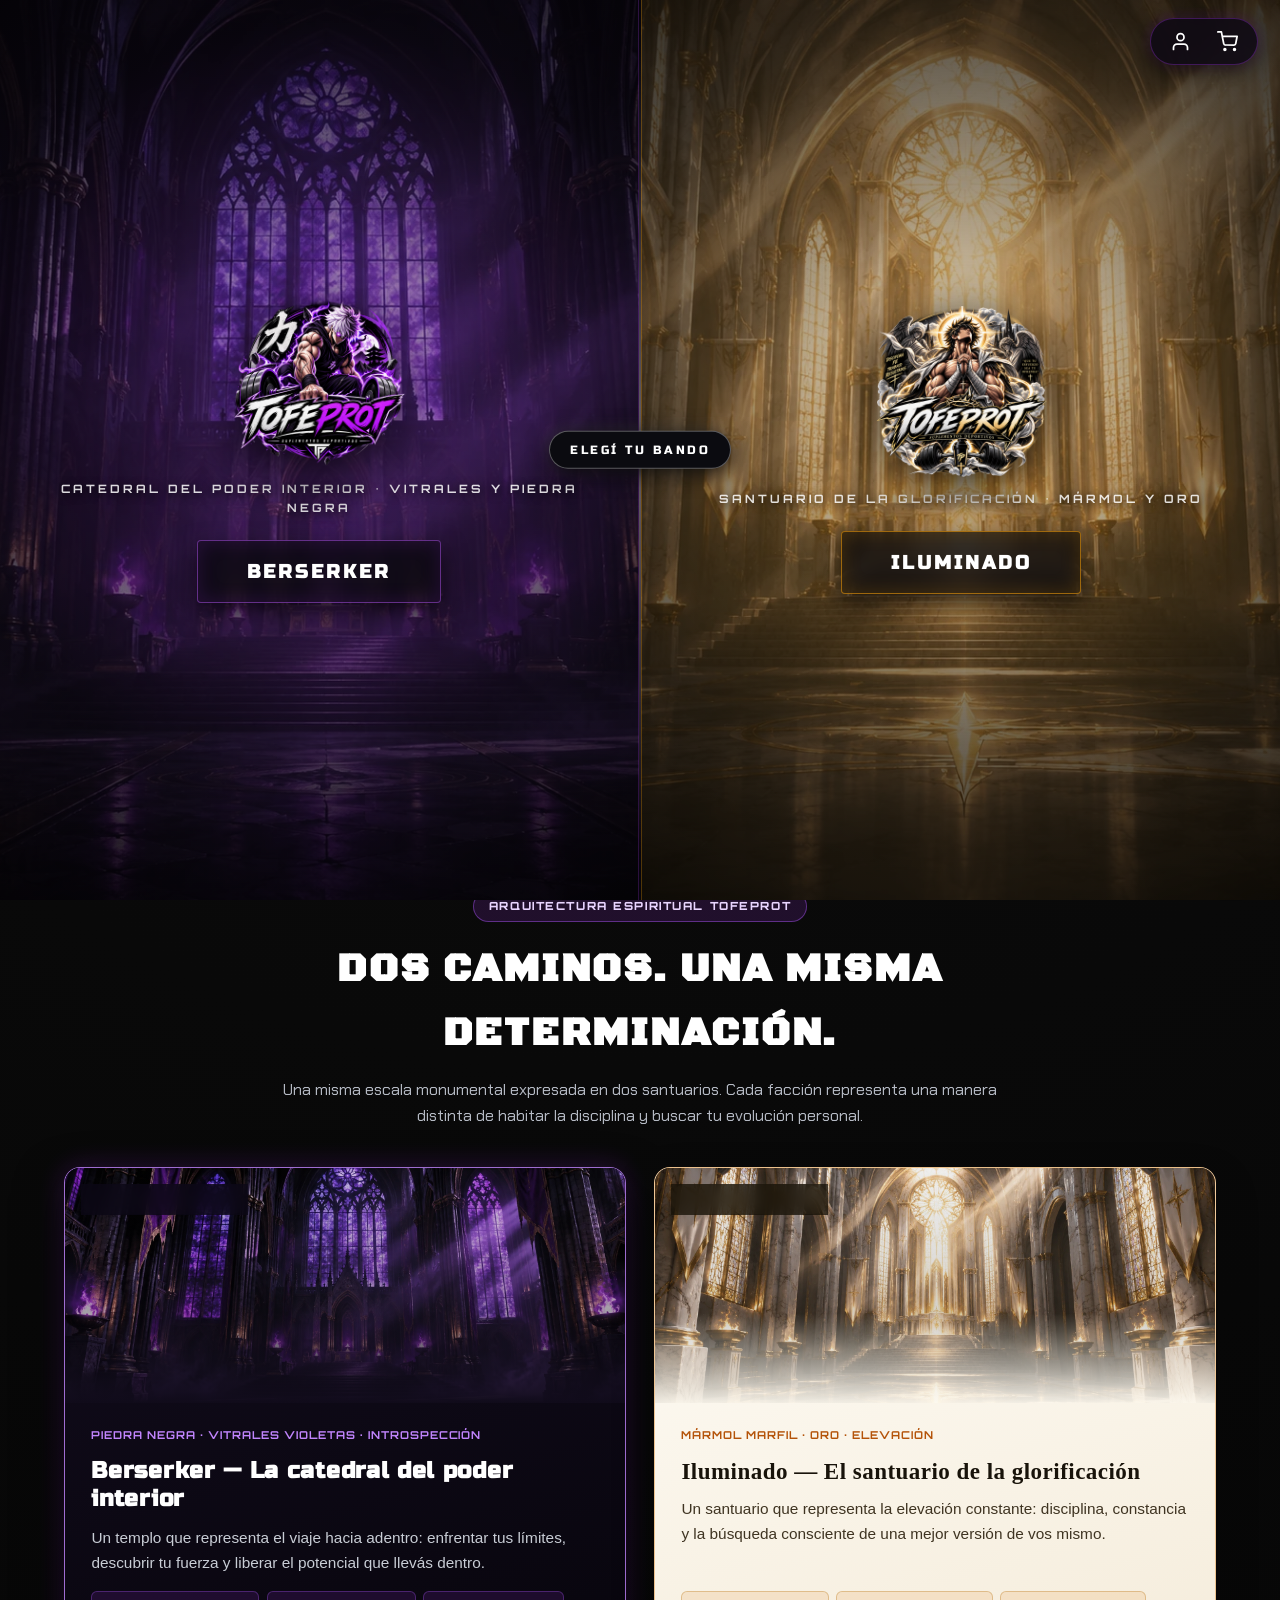
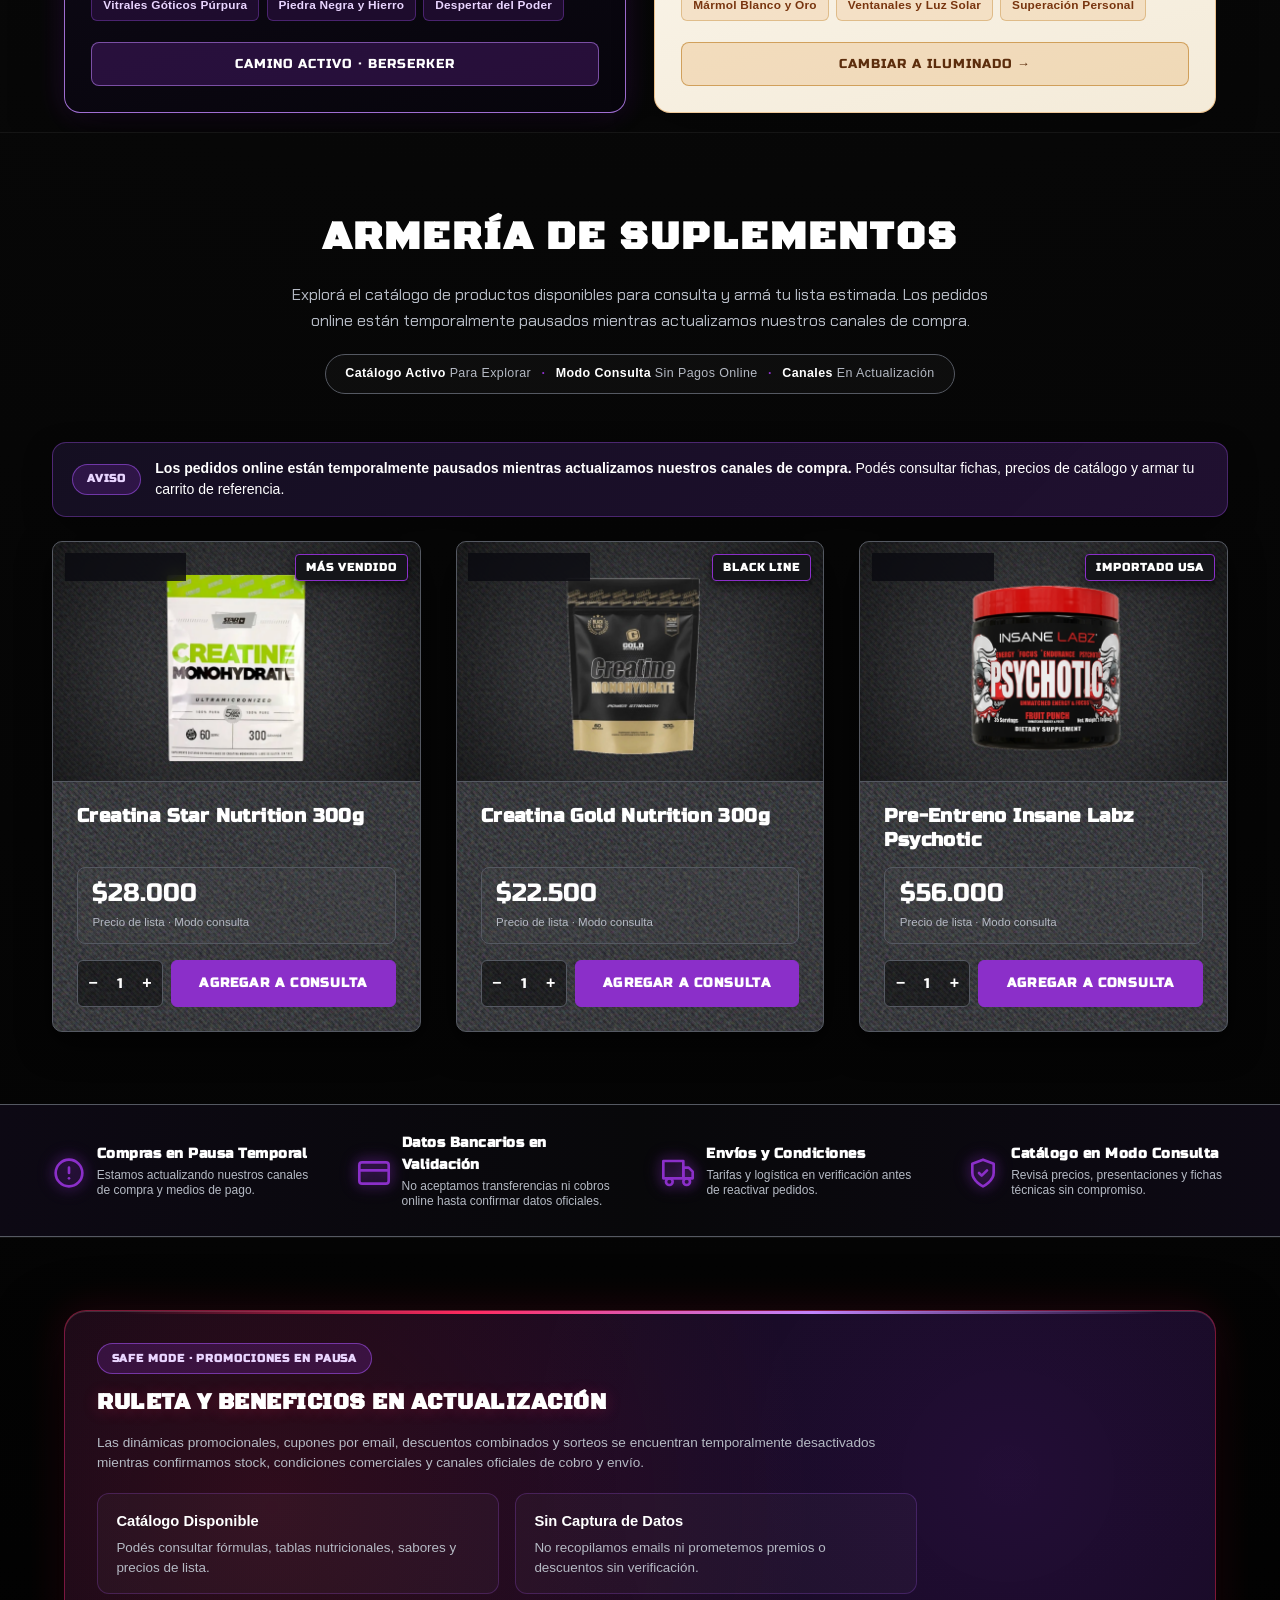
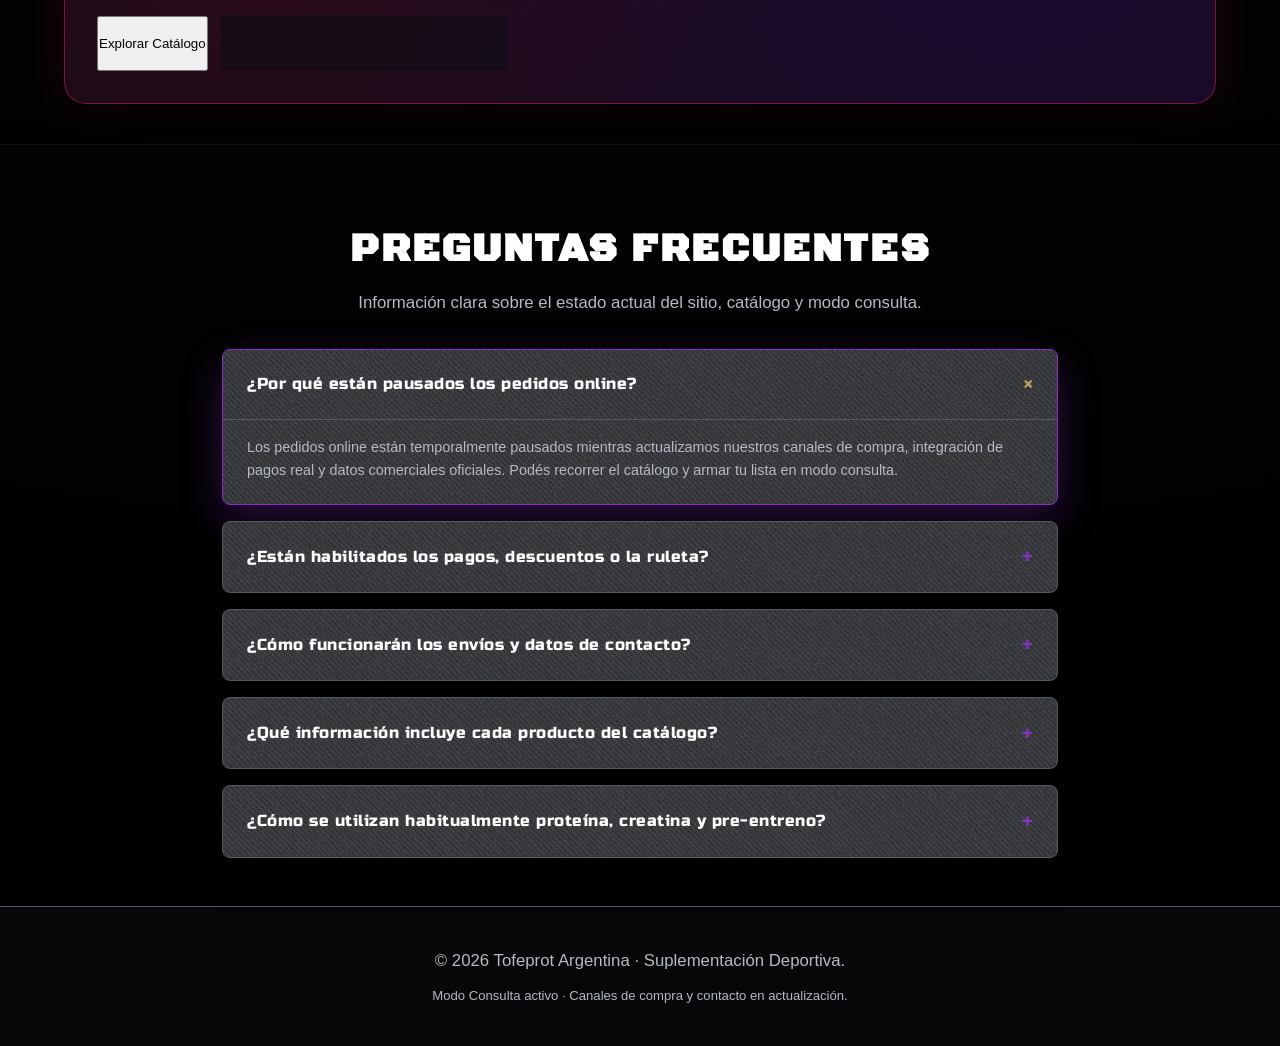
==== commit 76b6dddc: "feat(visual): integrate Berserker and Iluminado church hero backgrounds and philosophy section" ====
--- a/index.html
+++ b/index.html
@@ -25,7 +25,9 @@
     <meta name="twitter:description" content="Catálogo de suplementación deportiva Tofeprot. Elegí tu facción: Berserker o Iluminado.">
     <meta name="twitter:image" content="assets/images/logo-oscuridad.png">
 
-    <link rel="stylesheet" href="css/styles.css?v=6.6">
+    <link rel="preload" as="image" href="assets/images/hero-cathedral-berserker.webp" type="image/webp">
+    <link rel="preload" as="image" href="assets/images/hero-cathedral-iluminado.webp" type="image/webp">
+    <link rel="stylesheet" href="css/styles.css?v=6.8">
 
     <!-- Pre-detección de bando guardado: ingreso directo sin parpadeo del Gateway -->
     <script>
@@ -83,7 +85,7 @@
                          onclick="selectSide('dark')">
                         <div class="mobile-chamber-header">
                             <img src="assets/images/logo-oscuridad.png" alt="Berserker" class="mobile-chamber-logo">
-                            <span class="mobile-chamber-sub">FUERZA BRUTA • HIERRO FORJADO</span>
+                            <span class="mobile-chamber-sub">CATEDRAL DEL PODER INTERIOR • VITRALES Y PIEDRA NEGRA</span>
                         </div>
                         <button class="btn-chamber btn-chamber-dark" onclick="event.stopPropagation(); selectSide('dark');">
                             <span>BERSERKER</span>
@@ -103,7 +105,7 @@
                          onclick="selectSide('light')">
                         <div class="mobile-chamber-header">
                             <img src="assets/images/logo-luz.png" alt="Iluminado" class="mobile-chamber-logo">
-                            <span class="mobile-chamber-sub">DISCIPLINA SAGRADA • MÁRMOL Y ORO</span>
+                            <span class="mobile-chamber-sub">SANTUARIO DE LA GLORIFICACIÓN • MÁRMOL Y ORO</span>
                         </div>
                         <button class="btn-chamber btn-chamber-light" onclick="event.stopPropagation(); selectSide('light');">
                             <span>ILUMINADO</span>
@@ -179,6 +181,13 @@
 
             <!-- ENLACES DE NAVEGACIÓN -->
             <nav class="drawer-nav-menu">
+                <a class="drawer-nav-item" onclick="document.getElementById('philosophySection').scrollIntoView({behavior:'smooth'}); closeNavDrawer();">
+                    <span class="drawer-item-icon">
+                        <svg width="18" height="18" viewBox="0 0 24 24" fill="none" stroke="currentColor" stroke-width="2" stroke-linecap="round" stroke-linejoin="round"><path d="M12 2L2 7l10 5 10-5-10-5z"></path><path d="M2 17l10 5 10-5"></path><path d="M2 12l10 5 10-5"></path></svg>
+                    </span>
+                    <span class="drawer-item-text">LAS DOS IGLESIAS · FILOSOFÍA</span>
+                    <span class="drawer-item-arrow">→</span>
+                </a>
                 <a class="drawer-nav-item" onclick="scrollToProducts(); closeNavDrawer();">
                     <span class="drawer-item-icon">
                         <svg width="18" height="18" viewBox="0 0 24 24" fill="none" stroke="currentColor" stroke-width="2" stroke-linecap="round" stroke-linejoin="round"><polygon points="12 2 2 7 12 12 22 7 12 2"></polygon><polyline points="2 17 12 22 22 17"></polyline><polyline points="2 12 12 17 22 12"></polyline></svg>
@@ -225,14 +234,12 @@
     <div id="userProfile" class="user-profile" style="display: none;" aria-hidden="true"></div>
 
     <!-- ========================================== -->
-    <!-- 6. HERO EDITORIAL BRUTALISTA (OPCIÓN 1)    -->
+    <!-- 6. HERO ARQUITECTÓNICO: LAS DOS IGLESIAS   -->
     <!-- ========================================== -->
     <section class="hero hero-editorial">
-        <img id="heroBgImg" class="hero-image-bg" src="assets/images/hero-bg-iluminado.jpg?v=2.7" alt="Santuario Tofeprot">
-        <video class="hero-video-bg" autoplay loop muted playsinline webkit-playsinline poster="assets/images/hero-bg-iluminado.jpg?v=2.7" preload="metadata">
-            <source src="assets/videos/fondo-hero.mp4" type="video/mp4">
-        </video>
-        <div class="hero-video-overlay"></div>
+        <img id="heroBgImg" class="hero-image-bg" src="assets/images/hero-cathedral-berserker.webp" alt="Catedral Berserker Tofeprot — grandes vitrales violetas y piedra negra" fetchpriority="high" decoding="async">
+        <video class="hero-video-bg" muted playsinline webkit-playsinline poster="assets/images/hero-cathedral-berserker.webp" preload="none" aria-hidden="true"></video>
+        <div class="hero-video-overlay" aria-hidden="true"></div>
 
         <div class="hero-editorial-container">
             <button type="button" class="hero-img-wrapper hero-logo-interactive-stage" id="heroLogoStage" onclick="triggerLogoSideSwitch(event)" aria-label="Cambiar de bando entre Berserker e Iluminado" title="Tocá para cambiar de bando (Berserker / Iluminado)">
@@ -249,19 +256,19 @@
                 <!-- Indicador interactivo sutil de cambio de bando -->
                 <span class="hero-logo-polarity-hint" id="heroLogoPolarityHint">
                     <span class="polarity-spark-dot" aria-hidden="true"></span>
-                    <span id="heroLogoHintText">TOCÁ EL LOGO · CAMBIAR BANDO</span>
+                    <span id="heroLogoHintText">TOCÁ EL LOGO · CAMBIAR A ILUMINADO</span>
                 </span>
             </button>
 
-            <h1 id="heroTitle" class="hero-title-glory">DESATÁ EL <span class="glory-highlight">CAOS</span></h1>
-            <p id="heroDescription">El dolor no se esquiva, se conquista. Suplementación pura sin piedad para doblegar el hierro.</p>
+            <h1 id="heroTitle" class="hero-title-glory">DESATÁ TU <span class="glory-highlight">FUERZA</span></h1>
+            <p id="heroDescription">La fuerza que buscás también está dentro tuyo. Despertá tu potencial y forjá tu propio camino.</p>
 
             <div class="hero-cta-group">
                 <button class="hero-btn-secondary" onclick="scrollToProducts()">
                     <span>EXPLORAR CATÁLOGO</span>
                 </button>
-                <button class="hero-btn-secondary hero-btn-raffle" onclick="openTransferModal()">
-                    <span>CANALES DE COMPRA EN ACTUALIZACIÓN</span>
+                <button class="hero-btn-secondary hero-btn-raffle" onclick="document.getElementById('philosophySection').scrollIntoView({behavior:'smooth'})">
+                    <span>LAS DOS FILOSOFÍAS</span>
                 </button>
             </div>
         </div>
@@ -273,16 +280,81 @@
     <div class="editorial-marquee" aria-hidden="true">
         <div class="editorial-marquee-track">
             <span>TOFEPROT SUPLEMENTACIÓN DEPORTIVA</span><span class="marquee-dot">✦</span>
-            <span>BERSERKER · FUERZA E INTENSIDAD</span><span class="marquee-dot">✦</span>
-            <span>ILUMINADO · DISCIPLINA Y PRECISIÓN</span><span class="marquee-dot">✦</span>
+            <span>BERSERKER · LA CATEDRAL DEL PODER INTERIOR</span><span class="marquee-dot">✦</span>
+            <span>ILUMINADO · EL SANTUARIO DE LA GLORIFICACIÓN</span><span class="marquee-dot">✦</span>
             <span>CATÁLOGO DISPONIBLE EN MODO CONSULTA</span><span class="marquee-dot">✦</span>
             <span>PEDIDOS ONLINE TEMPORALMENTE PAUSADOS</span><span class="marquee-dot">✦</span>
             <span>TOFEPROT SUPLEMENTACIÓN DEPORTIVA</span><span class="marquee-dot">✦</span>
-            <span>BERSERKER · FUERZA E INTENSIDAD</span><span class="marquee-dot">✦</span>
-            <span>ILUMINADO · DISCIPLINA Y PRECISIÓN</span><span class="marquee-dot">✦</span>
+            <span>BERSERKER · LA CATEDRAL DEL PODER INTERIOR</span><span class="marquee-dot">✦</span>
+            <span>ILUMINADO · EL SANTUARIO DE LA GLORIFICACIÓN</span><span class="marquee-dot">✦</span>
             <span>CATÁLOGO DISPONIBLE EN MODO CONSULTA</span><span class="marquee-dot">✦</span>
             <span>PEDIDOS ONLINE TEMPORALMENTE PAUSADOS</span><span class="marquee-dot">✦</span>
         </div>
+    </div>
+
+    <!-- ========================================== -->
+    <!-- 6.5 SECCIÓN EDITORIAL: LAS DOS FILOSOFÍAS  -->
+    <!-- ========================================== -->
+    <div class="section-wrapper philosophy-section-wrapper reveal-on-scroll" id="philosophySection">
+        <section class="philosophy-section" aria-labelledby="philosophySectionTitle">
+            <div class="editorial-section-header philosophy-header">
+                <span class="philosophy-eyebrow">ARQUITECTURA ESPIRITUAL TOFEPROT</span>
+                <h2 class="section-title philosophy-main-title" id="philosophySectionTitle">DOS CAMINOS. UNA MISMA DETERMINACIÓN.</h2>
+                <p class="editorial-subtitle philosophy-lead">
+                    Una misma escala monumental expresada en dos santuarios. Cada facción representa una manera distinta de habitar la disciplina y buscar tu evolución personal.
+                </p>
+            </div>
+
+            <div class="philosophy-grid">
+                <!-- PANEL 1: BERSERKER -->
+                <article class="philosophy-card philosophy-card-berserker is-active-path" id="philosophyCardBerserker">
+                    <div class="philosophy-card-media">
+                        <img src="assets/images/hero-cathedral-berserker.webp" alt="Catedral Berserker con grandes vitrales violetas y piedra negra monumental" loading="lazy" decoding="async">
+                        <div class="philosophy-media-scrim" aria-hidden="true"></div>
+                        <span class="philosophy-temple-badge">ORDEN BERSERKER</span>
+                    </div>
+                    <div class="philosophy-card-body">
+                        <span class="philosophy-kicker">Piedra Negra · Vitrales Violetas · Introspección</span>
+                        <h3 class="philosophy-card-title">Berserker — La catedral del poder interior</h3>
+                        <p class="philosophy-card-copy">
+                            Un templo que representa el viaje hacia adentro: enfrentar tus límites, descubrir tu fuerza y liberar el potencial que llevás dentro.
+                        </p>
+                        <div class="philosophy-attributes" aria-label="Atributos del camino Berserker">
+                            <span class="philosophy-attr-pill">Vitrales Góticos Púrpura</span>
+                            <span class="philosophy-attr-pill">Piedra Negra y Hierro</span>
+                            <span class="philosophy-attr-pill">Despertar del Poder</span>
+                        </div>
+                        <button type="button" class="philosophy-switch-btn" id="philosophyBtnBerserker" onclick="activatePhilosophySide('dark')" aria-pressed="true">
+                            CAMINO ACTIVO · BERSERKER
+                        </button>
+                    </div>
+                </article>
+
+                <!-- PANEL 2: ILUMINADO -->
+                <article class="philosophy-card philosophy-card-iluminado" id="philosophyCardIluminado">
+                    <div class="philosophy-card-media">
+                        <img src="assets/images/hero-cathedral-iluminado.webp" alt="Santuario Iluminado de mármol blanco, detalles dorados y grandes ventanales solares" loading="lazy" decoding="async">
+                        <div class="philosophy-media-scrim" aria-hidden="true"></div>
+                        <span class="philosophy-temple-badge">ORDEN ILUMINADO</span>
+                    </div>
+                    <div class="philosophy-card-body">
+                        <span class="philosophy-kicker">Mármol Marfil · Oro · Elevación</span>
+                        <h3 class="philosophy-card-title">Iluminado — El santuario de la glorificación</h3>
+                        <p class="philosophy-card-copy">
+                            Un santuario que representa la elevación constante: disciplina, constancia y la búsqueda consciente de una mejor versión de vos mismo.
+                        </p>
+                        <div class="philosophy-attributes" aria-label="Atributos del camino Iluminado">
+                            <span class="philosophy-attr-pill">Mármol Blanco y Oro</span>
+                            <span class="philosophy-attr-pill">Ventanales y Luz Solar</span>
+                            <span class="philosophy-attr-pill">Superación Personal</span>
+                        </div>
+                        <button type="button" class="philosophy-switch-btn" id="philosophyBtnIluminado" onclick="activatePhilosophySide('light')" aria-pressed="false">
+                            CAMBIAR A ILUMINADO →
+                        </button>
+                    </div>
+                </article>
+            </div>
+        </section>
     </div>
 
     <!-- ========================================== -->
@@ -604,6 +676,6 @@
     </button>
 
     <!-- ARCHIVO JS MODULAR -->
-    <script src="js/app.js?v=6.6" defer></script>
+    <script src="js/app.js?v=6.7" defer></script>
 </body>
 </html>
--- a/css/styles.css
+++ b/css/styles.css
@@ -346,24 +346,32 @@
 }
 
 .chamber-dark {
-    background: radial-gradient(circle at 50% 50%, rgba(139, 47, 201, 0.35) 0%, #0a0610 65%, #030205 100%);
-    border-right: 1px solid rgba(139, 47, 201, 0.25);
+    background:
+        radial-gradient(circle at 50% 45%, rgba(139, 47, 201, 0.32) 0%, rgba(10, 6, 16, 0.78) 65%, rgba(3, 2, 5, 0.94) 100%),
+        url('../assets/images/hero-cathedral-berserker.webp') center 38% / cover no-repeat;
+    border-right: 1px solid rgba(139, 47, 201, 0.28);
 }
 
 .chamber-dark:hover,
 .gateway-stage.hover-dark .chamber-dark {
-    background: radial-gradient(circle at 50% 50%, rgba(168, 78, 230, 0.48) 0%, #120920 65%, #040206 100%);
+    background:
+        radial-gradient(circle at 50% 45%, rgba(168, 78, 230, 0.42) 0%, rgba(18, 9, 32, 0.68) 65%, rgba(4, 2, 6, 0.9) 100%),
+        url('../assets/images/hero-cathedral-berserker.webp') center 38% / cover no-repeat;
     flex: 1.08;
 }
 
 .chamber-light {
-    background: radial-gradient(circle at 50% 50%, rgba(245, 158, 11, 0.3) 0%, #1d1508 68%, #0c0904 100%);
-    border-left: 1px solid rgba(245, 158, 11, 0.25);
+    background:
+        radial-gradient(circle at 50% 45%, rgba(245, 158, 11, 0.26) 0%, rgba(29, 21, 8, 0.76) 68%, rgba(12, 9, 4, 0.92) 100%),
+        url('../assets/images/hero-cathedral-iluminado.webp') center 38% / cover no-repeat;
+    border-left: 1px solid rgba(245, 158, 11, 0.28);
 }
 
 .chamber-light:hover,
 .gateway-stage.hover-light .chamber-light {
-    background: radial-gradient(circle at 50% 50%, rgba(251, 191, 36, 0.42) 0%, #281c0b 68%, #0f0a04 100%);
+    background:
+        radial-gradient(circle at 50% 45%, rgba(251, 191, 36, 0.36) 0%, rgba(40, 28, 11, 0.64) 68%, rgba(15, 10, 4, 0.88) 100%),
+        url('../assets/images/hero-cathedral-iluminado.webp') center 38% / cover no-repeat;
     flex: 1.08;
 }
 
@@ -1342,12 +1350,12 @@
 .hero,
 .hero-editorial {
     position: relative;
-    min-height: 86vh;
+    min-height: 88vh;
     width: 100%;
     display: flex;
     align-items: center;
     justify-content: center;
-    padding: 4rem 2rem 3.5rem 2rem;
+    padding: 4.5rem 2rem 4rem 2rem;
     overflow: hidden;
     background-color: #050407;
 }
@@ -1356,7 +1364,7 @@
     position: absolute;
     top: 0; left: 0; width: 100%; height: 100%;
     object-fit: cover;
-    object-position: center 35%;
+    object-position: center 38%;
     z-index: 0;
     filter: none !important;
     transform: none !important;
@@ -1367,19 +1375,25 @@
 }
 
 .hero-video-overlay {
-    display: none !important;
-    background: none !important;
+    display: block !important;
+    position: absolute;
+    inset: 0;
+    pointer-events: none;
+    z-index: 1;
+    background:
+        radial-gradient(ellipse 68% 58% at 50% 48%, rgba(8, 5, 16, 0.14) 0%, rgba(7, 5, 14, 0.34) 62%, rgba(5, 4, 9, 0.68) 100%),
+        linear-gradient(180deg, rgba(6, 4, 10, 0.22) 0%, rgba(6, 4, 10, 0.08) 38%, rgba(7, 5, 12, 0.42) 78%, #070709 100%) !important;
 }
 
 body.theme-light .hero {
-    background-color: #120e09;
+    background-color: #17120a;
 }
 
 body.theme-light .hero-image-bg {
     filter: none !important;
     transform: none !important;
     object-fit: cover;
-    object-position: center 35%;
+    object-position: center 38%;
     opacity: 1 !important;
 }
 
@@ -1388,8 +1402,14 @@
 }
 
 body.theme-light .hero-video-overlay {
-    display: none !important;
-    background: none !important;
+    display: block !important;
+    position: absolute;
+    inset: 0;
+    pointer-events: none;
+    z-index: 1;
+    background:
+        radial-gradient(ellipse 64% 54% at 50% 48%, rgba(20, 14, 6, 0.26) 0%, rgba(18, 13, 6, 0.36) 56%, rgba(16, 12, 5, 0.54) 100%),
+        linear-gradient(180deg, rgba(18, 13, 6, 0.22) 0%, rgba(18, 13, 6, 0.12) 36%, rgba(22, 16, 7, 0.46) 80%, rgba(248, 246, 240, 0.96) 100%) !important;
 }
 
 .hero-editorial-container {
@@ -1523,15 +1543,16 @@
 
 .hero-main-img {
     max-width: 100%;
-    width: clamp(320px, 44vw, 560px);
+    width: clamp(320px, 43vw, 540px);
     height: auto;
+    object-fit: contain;
     display: block;
     filter: drop-shadow(0 14px 32px rgba(0, 0, 0, 0.9)) drop-shadow(0 0 22px rgba(139, 47, 201, 0.38));
     transition: transform 0.24s cubic-bezier(0.23, 1, 0.32, 1);
 }
 
 body.theme-light .hero-main-img {
-    filter: drop-shadow(0 14px 32px rgba(0, 0, 0, 0.82)) drop-shadow(0 0 22px rgba(245, 158, 11, 0.4));
+    filter: drop-shadow(0 14px 32px rgba(0, 0, 0, 0.85)) drop-shadow(0 0 24px rgba(245, 158, 11, 0.42));
 }
 
 /* Imagen Fantasma del Bando Opuesto (aparece sutilmente en el pico del latido queriendo cambiar de bando) */
@@ -1550,7 +1571,7 @@
 
 body.theme-light .hero-logo-ghost {
     mix-blend-mode: normal;
-    filter: drop-shadow(0 0 12px rgba(255, 42, 95, 0.5)) drop-shadow(0 0 18px rgba(168, 85, 247, 0.42));
+    filter: drop-shadow(0 0 12px rgba(168, 85, 247, 0.45)) drop-shadow(0 0 18px rgba(139, 47, 201, 0.38));
 }
 
 /* CAPA 3: Canvas Retina de Rayos Fractales de Alta Tensión (Midpoint Displacement + Dendritas) */
@@ -1585,9 +1606,9 @@
 }
 
 body.theme-light .hero-logo-polarity-hint {
-    background: rgba(16, 10, 18, 0.8);
-    border-color: rgba(255, 42, 95, 0.55);
-    color: #ffe4e6;
+    background: rgba(20, 15, 8, 0.78);
+    border-color: rgba(251, 191, 36, 0.62);
+    color: #fef3c7;
 }
 
 .polarity-spark-dot {
@@ -1600,8 +1621,8 @@
 }
 
 body.theme-light .polarity-spark-dot {
-    background: #ff2a5f;
-    box-shadow: 0 0 8px #ff2a5f;
+    background: #fbbf24;
+    box-shadow: 0 0 8px #fbbf24;
 }
 
 @keyframes sparkDotPulse {
@@ -3721,13 +3742,7 @@
 /* ========================================== */
 /* SCROLL REVEAL CINEMÁTICO                   */
 /* ========================================== */
-.reveal-on-scroll {
-    opacity: 0;
-    transform: translateY(40px) scale(0.96);
-    transition: opacity 0.85s cubic-bezier(0.16, 1, 0.3, 1), transform 0.85s cubic-bezier(0.16, 1, 0.3, 1);
-    will-change: opacity, transform;
-}
-
+.reveal-on-scroll,
 .reveal-on-scroll.is-revealed {
     opacity: 1;
     transform: translateY(0) scale(1);
@@ -3818,8 +3833,12 @@
     .nav-links .duality-bando-btn { width: 100%; justify-content: center; padding: 0.8rem 1rem; }
     .hero,
     .hero-editorial {
-        min-height: auto;
-        padding: 2.2rem 1rem 2.5rem 1rem;
+        min-height: 78svh;
+        padding: 3.4rem 1rem 2.8rem 1rem;
+    }
+    .hero-image-bg,
+    body.theme-light .hero-image-bg {
+        object-position: center 34%;
     }
     .hero-kicker-pill {
         font-size: 0.62rem;
@@ -3829,7 +3848,7 @@
         max-width: 100%;
     }
     .hero-title-glory { font-size: clamp(1.85rem, 8vw, 2.3rem); letter-spacing: 1px; }
-    .hero-main-img { width: clamp(250px, 82vw, 340px); }
+    .hero-main-img { width: clamp(250px, 80vw, 340px); object-fit: contain; }
     .hero-logo-polarity-hint { font-size: 0.56rem; letter-spacing: 1.1px; padding: 4px 10px; }
     .hero p,
     body.theme-light .hero p {
@@ -8481,11 +8500,350 @@
 
 @media (prefers-reduced-motion: reduce) {
     .safe-mode-cta-disabled,
-    .floating-wa-btn.is-paused {
+    .floating-wa-btn.is-paused,
+    .philosophy-card,
+    .philosophy-card-media img,
+    .philosophy-switch-btn {
         transition: none !important;
     }
 }
 
-
-
-
+/* ======================================================== */
+/* ARMONIZACIÓN BOTONES HERO Y SECCIÓN LAS DOS FILOSOFÍAS   */
+/* ======================================================== */
+.hero-btn-raffle {
+    border-color: rgba(192, 132, 252, 0.58) !important;
+    background: rgba(109, 40, 217, 0.28) !important;
+    color: #f3e8ff !important;
+}
+
+.hero-btn-raffle:hover {
+    border-color: #d8b4fe !important;
+    background: rgba(139, 47, 201, 0.44) !important;
+    box-shadow: 0 10px 28px rgba(139, 47, 201, 0.38) !important;
+}
+
+body.theme-light .hero-btn-raffle {
+    border-color: rgba(251, 191, 36, 0.68) !important;
+    background: rgba(24, 18, 8, 0.72) !important;
+    color: #fef3c7 !important;
+}
+
+body.theme-light .hero-btn-raffle:hover {
+    border-color: #fbbf24 !important;
+    background: rgba(217, 119, 6, 0.32) !important;
+    color: #ffffff !important;
+    box-shadow: 0 10px 28px rgba(245, 158, 11, 0.35) !important;
+}
+
+.philosophy-section-wrapper {
+    padding: 3.8rem 0 1.2rem 0;
+}
+
+.philosophy-section {
+    max-width: 1200px;
+    margin: 0 auto;
+    padding: 0 1.5rem;
+}
+
+.philosophy-header {
+    text-align: center;
+    margin-bottom: 2.4rem;
+}
+
+.philosophy-eyebrow {
+    display: inline-flex;
+    align-items: center;
+    padding: 0.36rem 0.95rem;
+    border-radius: 999px;
+    font-family: 'Orbitron', 'Russo One', sans-serif;
+    font-size: 0.7rem;
+    font-weight: 800;
+    letter-spacing: 0.14em;
+    text-transform: uppercase;
+    margin-bottom: 0.9rem;
+    background: rgba(139, 47, 201, 0.18);
+    border: 1px solid rgba(168, 85, 247, 0.45);
+    color: #e9d5ff;
+}
+
+body.theme-light .philosophy-eyebrow {
+    background: rgba(217, 119, 6, 0.13);
+    border-color: rgba(180, 110, 12, 0.45);
+    color: #78350f;
+}
+
+.philosophy-main-title {
+    margin-top: 0;
+    margin-bottom: 0.75rem;
+}
+
+.philosophy-lead {
+    max-width: 760px;
+    margin: 0 auto;
+    color: var(--text-muted);
+    line-height: 1.6;
+}
+
+.philosophy-grid {
+    display: grid;
+    grid-template-columns: repeat(2, minmax(0, 1fr));
+    gap: 1.75rem;
+    align-items: stretch;
+}
+
+.philosophy-card {
+    position: relative;
+    display: flex;
+    flex-direction: column;
+    border-radius: 16px;
+    overflow: hidden;
+    transition: transform 0.24s cubic-bezier(0.16, 1, 0.3, 1), border-color 0.24s ease, box-shadow 0.24s ease;
+}
+
+.philosophy-card-berserker {
+    background: linear-gradient(165deg, #120c1d 0%, #07050c 100%);
+    border: 1px solid rgba(168, 85, 247, 0.34);
+    color: #f8fafc;
+    box-shadow: 0 18px 42px rgba(0, 0, 0, 0.48);
+}
+
+.philosophy-card-berserker.is-active-path {
+    border-color: rgba(192, 132, 252, 0.82);
+    box-shadow: 0 20px 48px rgba(0, 0, 0, 0.62), 0 0 28px rgba(139, 47, 201, 0.28);
+}
+
+.philosophy-card-iluminado {
+    background: linear-gradient(165deg, #fffdf8 0%, #f4ebd9 100%);
+    border: 1px solid rgba(217, 119, 6, 0.38);
+    color: #18140e;
+    box-shadow: 0 18px 42px rgba(0, 0, 0, 0.28);
+}
+
+body.theme-light .philosophy-card-iluminado {
+    box-shadow: 0 18px 42px rgba(120, 75, 10, 0.12);
+}
+
+.philosophy-card-iluminado.is-active-path {
+    border-color: rgba(217, 119, 6, 0.88);
+    box-shadow: 0 20px 48px rgba(180, 110, 12, 0.22), 0 0 28px rgba(245, 158, 11, 0.24);
+}
+
+.philosophy-card-media {
+    position: relative;
+    width: 100%;
+    height: 235px;
+    overflow: hidden;
+    background: #08060c;
+}
+
+.philosophy-card-media img {
+    width: 100%;
+    height: 100%;
+    object-fit: cover;
+    object-position: center 36%;
+    display: block;
+    transition: transform 0.35s cubic-bezier(0.16, 1, 0.3, 1);
+}
+
+@media (hover: hover) and (pointer: fine) {
+    .philosophy-card:hover {
+        transform: translateY(-3px);
+    }
+    .philosophy-card:hover .philosophy-card-media img {
+        transform: scale(1.03);
+    }
+}
+
+.philosophy-media-scrim {
+    position: absolute;
+    inset: 0;
+    pointer-events: none;
+}
+
+.philosophy-card-berserker .philosophy-media-scrim {
+    background: linear-gradient(180deg, rgba(8, 5, 14, 0.08) 0%, rgba(10, 7, 18, 0.32) 62%, #100b1a 100%);
+}
+
+.philosophy-card-iluminado .philosophy-media-scrim {
+    background: linear-gradient(180deg, rgba(20, 14, 6, 0.06) 0%, rgba(28, 20, 8, 0.18) 62%, rgba(252, 248, 238, 0.94) 100%);
+}
+
+.philosophy-temple-badge {
+    position: absolute;
+    top: 1rem;
+    left: 1rem;
+    padding: 0.34rem 0.78rem;
+    border-radius: 999px;
+    font-family: 'Orbitron', 'Russo One', sans-serif;
+    font-size: 0.66rem;
+    font-weight: 800;
+    letter-spacing: 0.1em;
+    text-transform: uppercase;
+    backdrop-filter: blur(8px);
+    -webkit-backdrop-filter: blur(8px);
+}
+
+.philosophy-card-berserker .philosophy-temple-badge {
+    background: rgba(12, 8, 22, 0.8);
+    border: 1px solid rgba(192, 132, 252, 0.55);
+    color: #e9d5ff;
+}
+
+.philosophy-card-iluminado .philosophy-temple-badge {
+    background: rgba(24, 18, 8, 0.78);
+    border: 1px solid rgba(251, 191, 36, 0.65);
+    color: #fef3c7;
+}
+
+.philosophy-card-body {
+    display: flex;
+    flex-direction: column;
+    flex: 1;
+    padding: 1.5rem 1.65rem 1.65rem;
+    gap: 0.75rem;
+}
+
+.philosophy-kicker {
+    font-family: 'Orbitron', sans-serif;
+    font-size: 0.68rem;
+    font-weight: 700;
+    letter-spacing: 0.09em;
+    text-transform: uppercase;
+}
+
+.philosophy-card-berserker .philosophy-kicker {
+    color: #c084fc;
+}
+
+.philosophy-card-iluminado .philosophy-kicker {
+    color: #b45309;
+}
+
+.philosophy-card-title {
+    margin: 0;
+    font-size: clamp(1.22rem, 1.8vw, 1.48rem);
+    line-height: 1.25;
+}
+
+.philosophy-card-berserker .philosophy-card-title {
+    font-family: 'Russo One', sans-serif;
+    color: #ffffff;
+    letter-spacing: 0.03em;
+}
+
+.philosophy-card-iluminado .philosophy-card-title {
+    font-family: 'Cinzel', Georgia, serif;
+    font-weight: 800;
+    color: #18130a;
+    letter-spacing: 0.02em;
+}
+
+.philosophy-card-copy {
+    margin: 0;
+    font-size: 0.96rem;
+    line-height: 1.6;
+    flex: 1;
+}
+
+.philosophy-card-berserker .philosophy-card-copy {
+    color: rgba(226, 232, 240, 0.88);
+}
+
+.philosophy-card-iluminado .philosophy-card-copy {
+    color: #3f3422;
+}
+
+.philosophy-attributes {
+    display: flex;
+    flex-wrap: wrap;
+    gap: 0.45rem;
+    margin-top: 0.2rem;
+}
+
+.philosophy-attr-pill {
+    padding: 0.3rem 0.68rem;
+    border-radius: 6px;
+    font-size: 0.74rem;
+    font-weight: 700;
+    letter-spacing: 0.02em;
+}
+
+.philosophy-card-berserker .philosophy-attr-pill {
+    background: rgba(139, 47, 201, 0.16);
+    border: 1px solid rgba(168, 85, 247, 0.32);
+    color: #e9d5ff;
+}
+
+.philosophy-card-iluminado .philosophy-attr-pill {
+    background: rgba(217, 119, 6, 0.12);
+    border: 1px solid rgba(180, 110, 12, 0.32);
+    color: #78350f;
+}
+
+.philosophy-switch-btn {
+    margin-top: 0.55rem;
+    min-height: 44px;
+    width: 100%;
+    padding: 0.78rem 1.1rem;
+    border-radius: 8px;
+    font-family: 'Russo One', sans-serif;
+    font-size: 0.8rem;
+    letter-spacing: 0.08em;
+    text-transform: uppercase;
+    cursor: pointer;
+    transition: transform 0.16s cubic-bezier(0.16, 1, 0.3, 1), opacity 0.16s ease, background-color 0.2s ease, border-color 0.2s ease, color 0.2s ease;
+}
+
+.philosophy-switch-btn:active {
+    transform: scale(0.97) !important;
+}
+
+.philosophy-card-berserker .philosophy-switch-btn {
+    background: rgba(139, 47, 201, 0.24);
+    border: 1px solid rgba(192, 132, 252, 0.55);
+    color: #ffffff;
+}
+
+.philosophy-card-berserker .philosophy-switch-btn:hover {
+    background: rgba(139, 47, 201, 0.42);
+    border-color: #d8b4fe;
+}
+
+.philosophy-card-iluminado .philosophy-switch-btn {
+    background: rgba(217, 119, 6, 0.16);
+    border: 1px solid rgba(180, 110, 12, 0.55);
+    color: #5c2d0c;
+}
+
+.philosophy-card-iluminado .philosophy-switch-btn:hover {
+    background: rgba(217, 119, 6, 0.28);
+    border-color: #b45309;
+    color: #291304;
+}
+
+@media (max-width: 900px) {
+    .philosophy-grid {
+        grid-template-columns: 1fr;
+        gap: 1.35rem;
+    }
+}
+
+@media (max-width: 640px) {
+    .philosophy-section-wrapper {
+        padding: 2.6rem 0 0.8rem 0;
+    }
+    .philosophy-section {
+        padding: 0 1rem;
+    }
+    .philosophy-card-media {
+        height: 195px;
+    }
+    .philosophy-card-body {
+        padding: 1.25rem;
+    }
+}
+
+
+
+
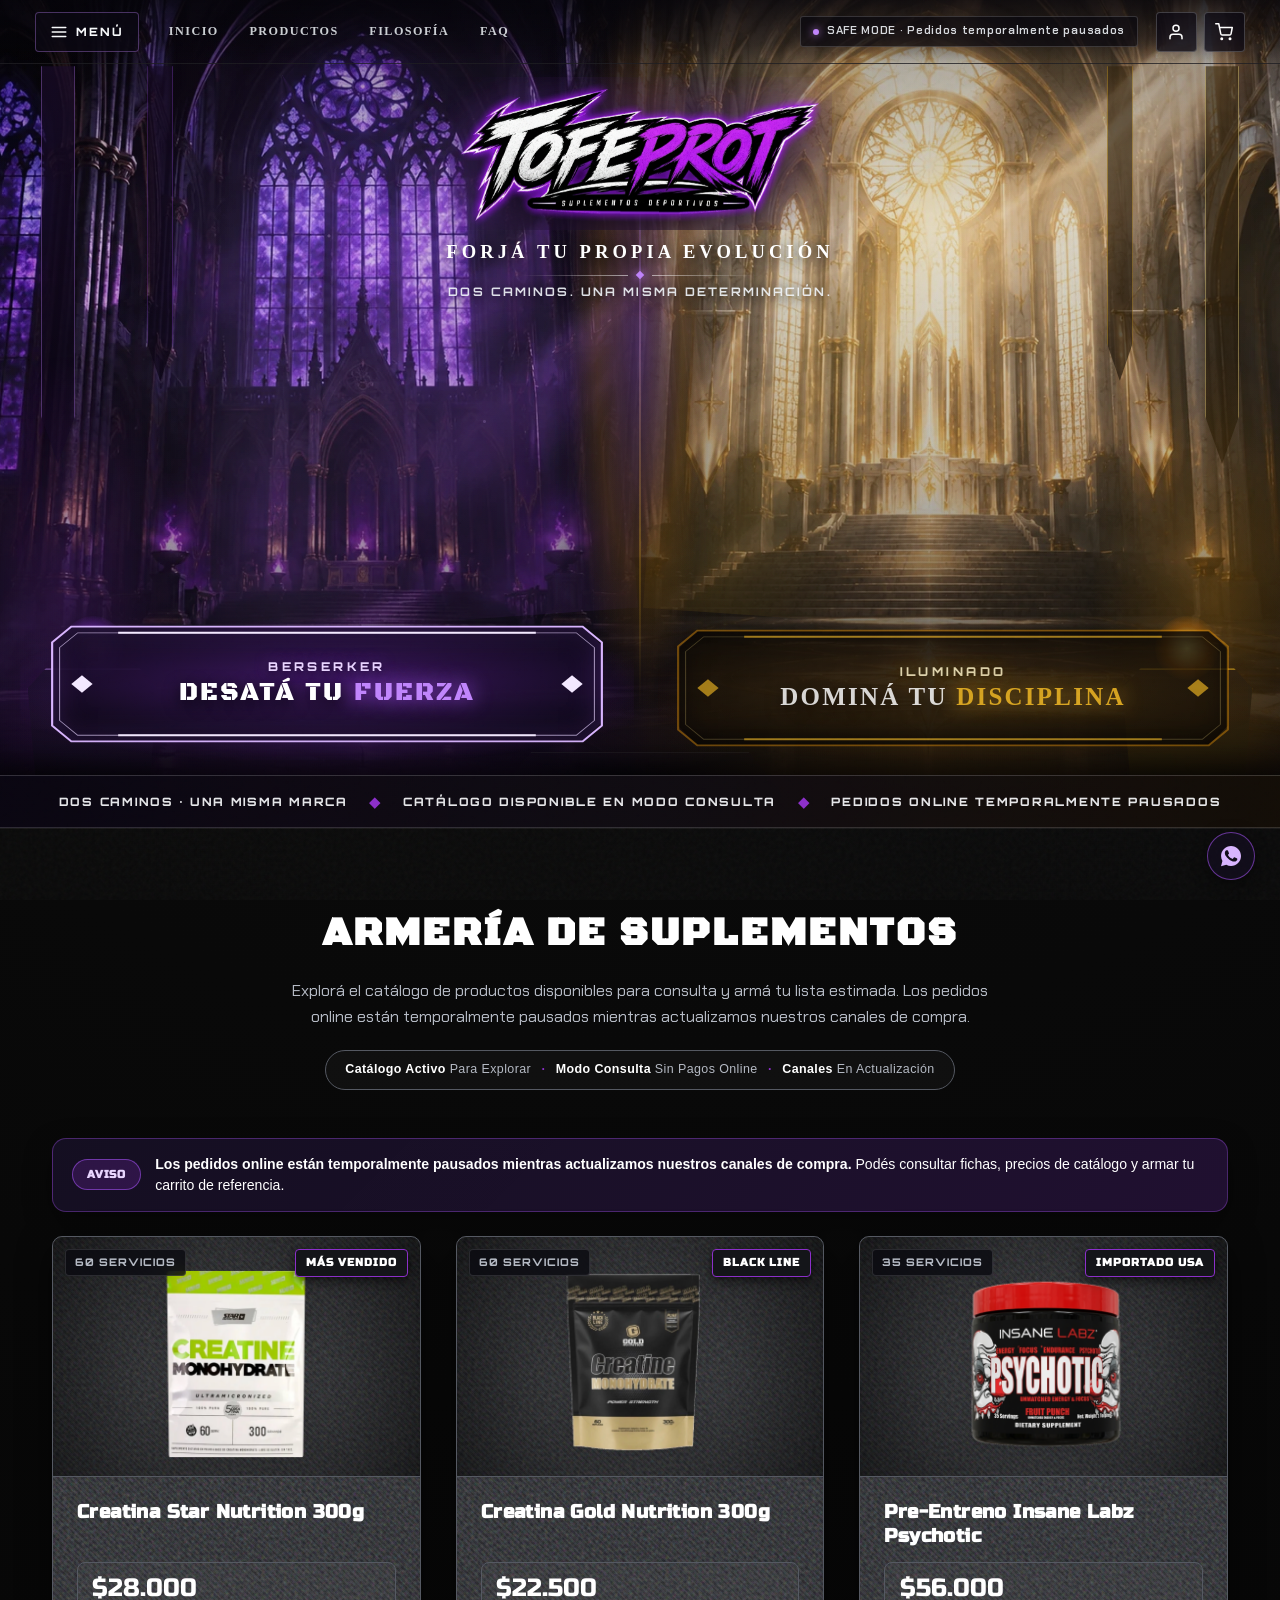
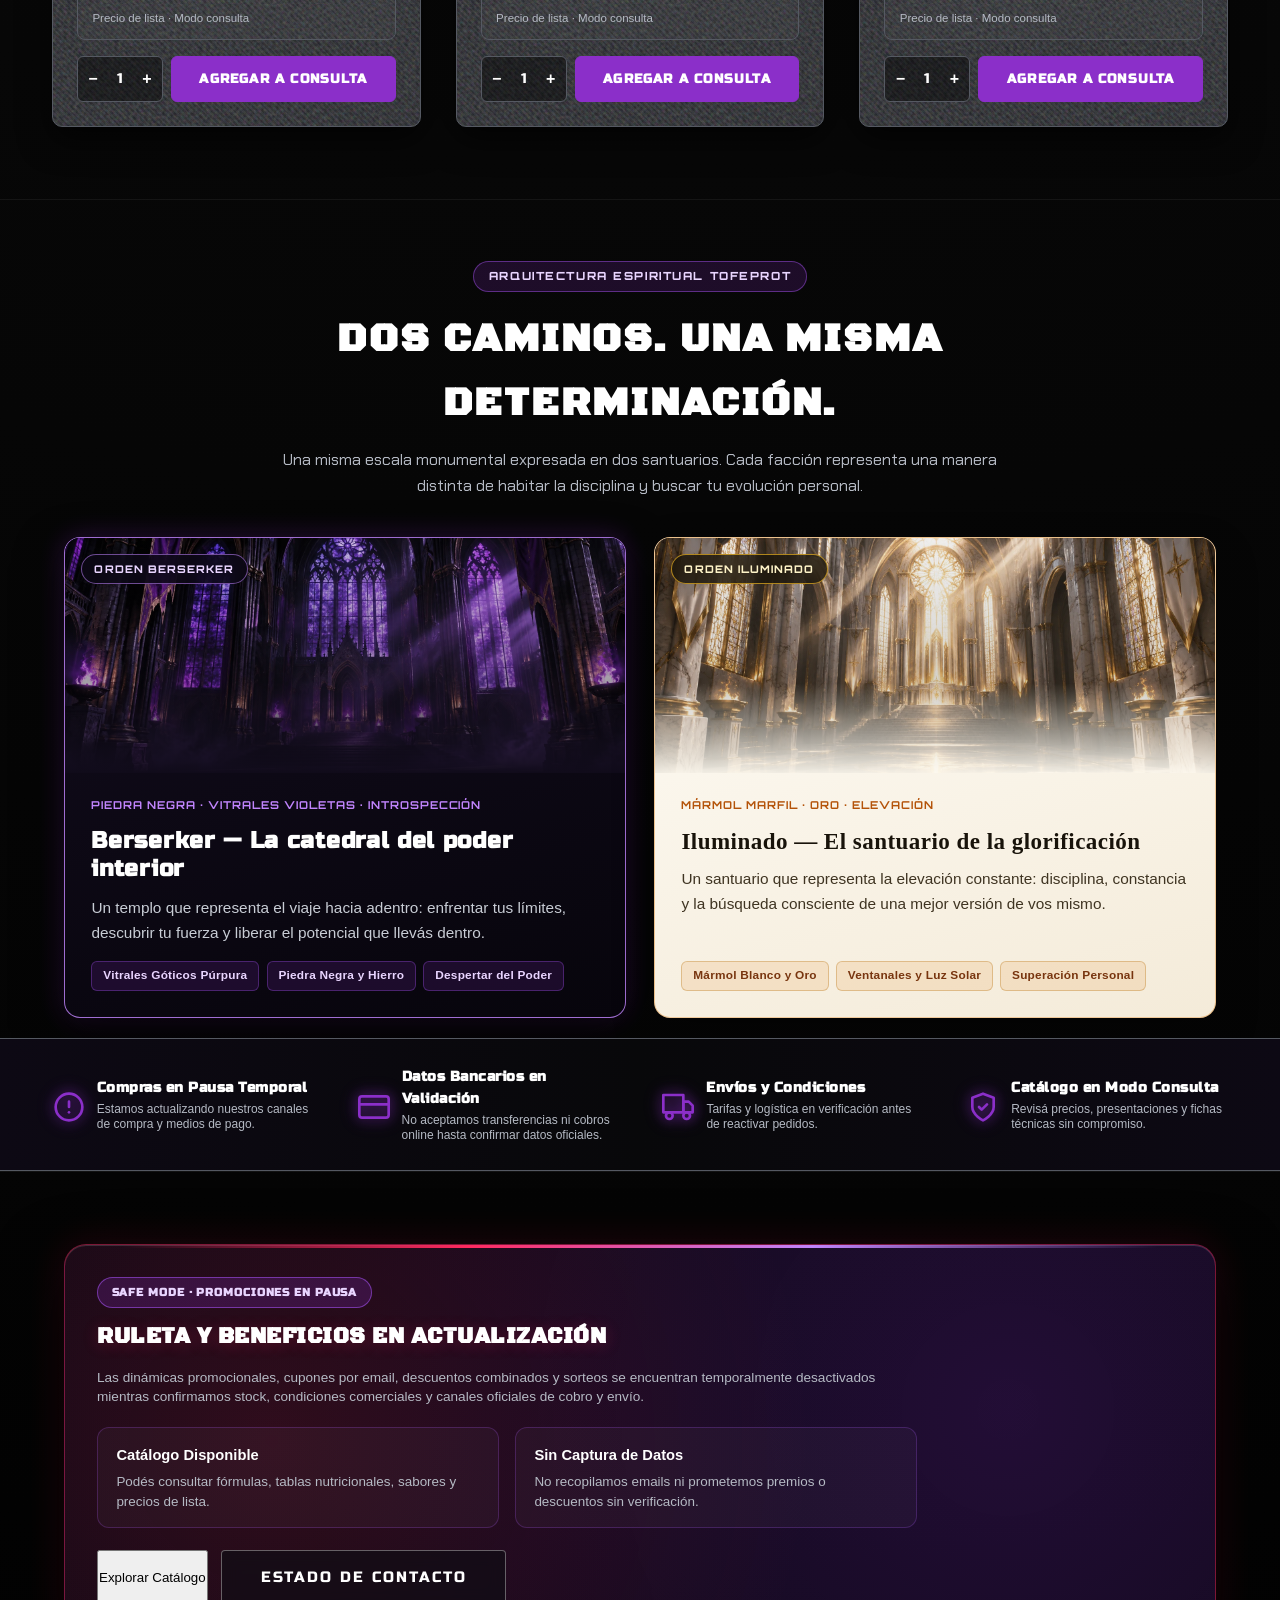
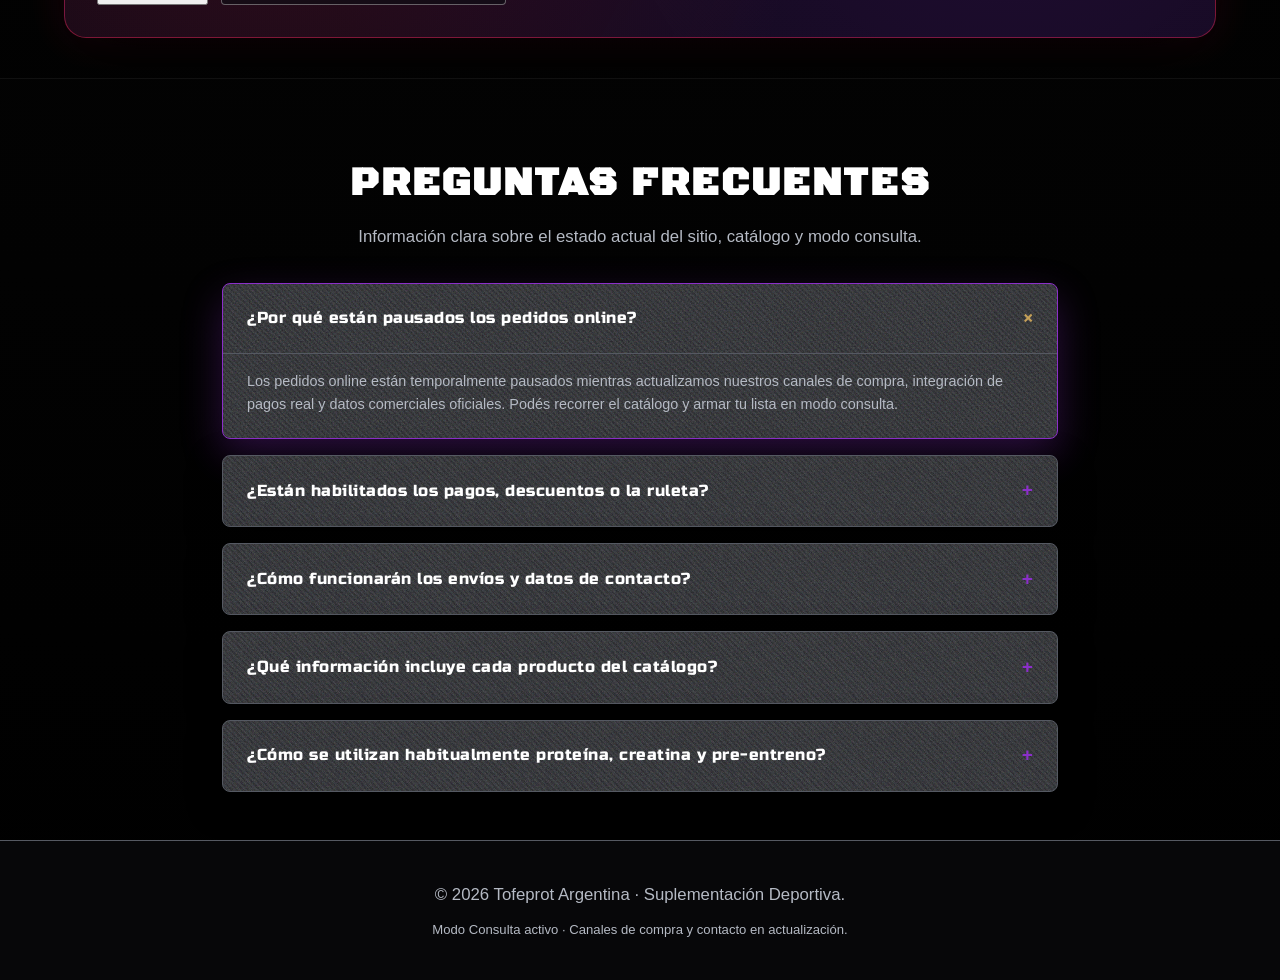
==== commit 581e7131: "feat(hero): implement cinematic integrated cathedral homepage (Task 03C) and local-first workflow do" ====
--- a/index.html
+++ b/index.html
@@ -27,20 +27,20 @@
 
     <link rel="preload" as="image" href="assets/images/hero-cathedral-berserker.webp" type="image/webp">
     <link rel="preload" as="image" href="assets/images/hero-cathedral-iluminado.webp" type="image/webp">
-    <link rel="stylesheet" href="css/styles.css?v=6.8">
-
-    <!-- Pre-detección de bando guardado: ingreso directo sin parpadeo del Gateway -->
+    <link rel="preload" as="image" href="assets/images/logo-wordmark-oscuridad.png?v=3.0" type="image/png">
+    <link rel="preload" as="image" href="assets/images/logo-wordmark-luz.png?v=3.0" type="image/png">
+    <link rel="stylesheet" href="css/styles.css?v=7.0">
+
+    <!-- Pre-detección de bando guardado: portada dual permanente activa desde el ingreso -->
     <script>
         (function() {
             try {
                 var saved = localStorage.getItem('tofeprot_side');
-                if (saved === 'light' || saved === 'dark') {
-                    document.documentElement.className = saved === 'light' ? 'theme-light' : 'theme-dark';
-                    var style = document.createElement('style');
-                    style.id = 'gatewayPreHide';
-                    style.textContent = '#gatewayScreen { display: none !important; visibility: hidden !important; opacity: 0 !important; }';
-                    document.head.appendChild(style);
-                }
+                document.documentElement.className = saved === 'light' ? 'theme-light' : 'theme-dark';
+                var style = document.createElement('style');
+                style.id = 'gatewayPreHide';
+                style.textContent = '#gatewayScreen { display: none !important; visibility: hidden !important; opacity: 0 !important; }';
+                document.head.appendChild(style);
             } catch (e) {}
         })();
     </script>
@@ -129,28 +129,6 @@
     </div>
 
     <!-- ========================================== -->
-    <!-- 4. BOTÓN FLOTANTE SUPERIOR DERECHO         -->
-    <!-- (USUARIO + CARRITO DE COMPRAS)             -->
-    <!-- ========================================== -->
-    <div id="floatingNavBtn" class="floating-nav-pill" role="region" aria-label="Usuario, Menú y Carrito">
-        <button class="floating-btn-section floating-user-section" onclick="toggleNavDrawer()" aria-label="Abrir Menú de Usuario y Navegación" title="Mi Cuenta / Menú">
-            <svg class="floating-user-icon" viewBox="0 0 24 24" width="21" height="21" fill="none" stroke="currentColor" stroke-width="2" stroke-linecap="round" stroke-linejoin="round" aria-hidden="true">
-                <path d="M20 21v-2a4 4 0 0 0-4-4H8a4 4 0 0 0-4 4v2"></path>
-                <circle cx="12" cy="7" r="4"></circle>
-            </svg>
-        </button>
-
-        <button class="floating-btn-section floating-cart-section" onclick="toggleCart()" aria-label="Abrir Carrito de Compras" title="Mi Carrito / Arsenal">
-            <svg class="floating-cart-icon" viewBox="0 0 24 24" width="21" height="21" fill="none" stroke="currentColor" stroke-width="2" stroke-linecap="round" stroke-linejoin="round" aria-hidden="true">
-                <circle cx="9" cy="21" r="1"></circle>
-                <circle cx="20" cy="21" r="1"></circle>
-                <path d="M1 1h4l2.68 13.39a2 2 0 0 0 2 1.61h9.72a2 2 0 0 0 2-1.61L23 6H6"></path>
-            </svg>
-            <span class="floating-cart-count" id="floatingCartBadge" style="display: none;">0</span>
-        </button>
-    </div>
-
-    <!-- ========================================== -->
     <!-- PANEL / DRAWER DE NAVEGACIÓN LATERAL       -->
     <!-- ========================================== -->
     <div id="navDrawerBackdrop" class="nav-drawer-backdrop" onclick="closeNavDrawer()" aria-hidden="true"></div>
@@ -159,21 +137,12 @@
         <div class="nav-drawer-header">
             <div class="drawer-brand">
                 <span class="drawer-brand-title">TOFEPROT</span>
-                <span class="drawer-brand-sub">Menú Principal</span>
+                <span class="drawer-brand-sub">Navegación</span>
             </div>
             <button class="nav-drawer-close" onclick="closeNavDrawer()" aria-label="Cerrar menú">✕</button>
         </div>
 
         <div class="nav-drawer-body">
-            <!-- BOTÓN DUALIDAD: CAMBIAR BANDO -->
-            <div class="drawer-duality-box">
-                <button class="duality-bando-btn" id="dualityBandoBtn" onclick="switchSide(); closeNavDrawer();" title="Cambiar entre Berserker e Iluminado">
-                    <span class="duality-content">
-                        <span id="dualityBandoText">CAMBIAR BANDO</span>
-                    </span>
-                </button>
-            </div>
-
             <!-- BUSCADOR UNIFICADO -->
             <div class="drawer-search-box">
                 <input type="text" id="searchInput" placeholder="Buscar suplemento..." oninput="filterProducts()">
@@ -181,18 +150,25 @@
 
             <!-- ENLACES DE NAVEGACIÓN -->
             <nav class="drawer-nav-menu">
-                <a class="drawer-nav-item" onclick="document.getElementById('philosophySection').scrollIntoView({behavior:'smooth'}); closeNavDrawer();">
+                <a class="drawer-nav-item" onclick="window.scrollTo({top:0, behavior:'smooth'}); closeNavDrawer();">
                     <span class="drawer-item-icon">
-                        <svg width="18" height="18" viewBox="0 0 24 24" fill="none" stroke="currentColor" stroke-width="2" stroke-linecap="round" stroke-linejoin="round"><path d="M12 2L2 7l10 5 10-5-10-5z"></path><path d="M2 17l10 5 10-5"></path><path d="M2 12l10 5 10-5"></path></svg>
+                        <svg width="18" height="18" viewBox="0 0 24 24" fill="none" stroke="currentColor" stroke-width="2" stroke-linecap="round" stroke-linejoin="round"><path d="M3 9l9-7 9 7v11a2 2 0 0 1-2 2H5a2 2 0 0 1-2-2z"></path></svg>
                     </span>
-                    <span class="drawer-item-text">LAS DOS IGLESIAS · FILOSOFÍA</span>
+                    <span class="drawer-item-text">INICIO · LAS DOS IGLESIAS</span>
                     <span class="drawer-item-arrow">→</span>
                 </a>
                 <a class="drawer-nav-item" onclick="scrollToProducts(); closeNavDrawer();">
                     <span class="drawer-item-icon">
                         <svg width="18" height="18" viewBox="0 0 24 24" fill="none" stroke="currentColor" stroke-width="2" stroke-linecap="round" stroke-linejoin="round"><polygon points="12 2 2 7 12 12 22 7 12 2"></polygon><polyline points="2 17 12 22 22 17"></polyline><polyline points="2 12 12 17 22 12"></polyline></svg>
                     </span>
-                    <span class="drawer-item-text">ARMERÍA COMPLETA</span>
+                    <span class="drawer-item-text">CATÁLOGO DE PRODUCTOS</span>
+                    <span class="drawer-item-arrow">→</span>
+                </a>
+                <a class="drawer-nav-item" onclick="document.getElementById('philosophySection').scrollIntoView({behavior:'smooth'}); closeNavDrawer();">
+                    <span class="drawer-item-icon">
+                        <svg width="18" height="18" viewBox="0 0 24 24" fill="none" stroke="currentColor" stroke-width="2" stroke-linecap="round" stroke-linejoin="round"><path d="M12 2L2 7l10 5 10-5-10-5z"></path><path d="M2 17l10 5 10-5"></path><path d="M2 12l10 5 10-5"></path></svg>
+                    </span>
+                    <span class="drawer-item-text">FILOSOFÍA DE LOS CAMINOS</span>
                     <span class="drawer-item-arrow">→</span>
                 </a>
                 <a class="drawer-nav-item drawer-raffle-item" onclick="document.getElementById('faqAccordion').scrollIntoView({behavior:'smooth'}); closeNavDrawer();">
@@ -234,131 +210,175 @@
     <div id="userProfile" class="user-profile" style="display: none;" aria-hidden="true"></div>
 
     <!-- ========================================== -->
-    <!-- 6. HERO ARQUITECTÓNICO: LAS DOS IGLESIAS   -->
-    <!-- ========================================== -->
-    <section class="hero hero-editorial">
-        <img id="heroBgImg" class="hero-image-bg" src="assets/images/hero-cathedral-berserker.webp" alt="Catedral Berserker Tofeprot — grandes vitrales violetas y piedra negra" fetchpriority="high" decoding="async">
-        <video class="hero-video-bg" muted playsinline webkit-playsinline poster="assets/images/hero-cathedral-berserker.webp" preload="none" aria-hidden="true"></video>
-        <div class="hero-video-overlay" aria-hidden="true"></div>
-
-        <div class="hero-editorial-container">
-            <button type="button" class="hero-img-wrapper hero-logo-interactive-stage" id="heroLogoStage" onclick="triggerLogoSideSwitch(event)" aria-label="Cambiar de bando entre Berserker e Iluminado" title="Tocá para cambiar de bando (Berserker / Iluminado)">
-                <!-- Capa 1: Aura radial de resonancia (GPU transform + opacity) -->
-                <span class="hero-logo-aura-back" aria-hidden="true"></span>
-
-                <!-- Capa 2: Núcleo con latido doble + fantasma del bando opuesto + Canvas de Rayos Fractales -->
-                <span class="hero-logo-heartbeat-core">
-                    <img id="heroLogoImg" src="assets/images/logo-wordmark-oscuridad.png?v=3.0" alt="Tofeprot Logotipo Principal" class="hero-main-img">
-                    <img id="heroLogoGhost" src="assets/images/logo-wordmark-luz.png?v=3.0" alt="" aria-hidden="true" class="hero-main-img hero-logo-ghost">
-                    <canvas id="heroLogoLightningCanvas" class="hero-logo-lightning-canvas" aria-hidden="true"></canvas>
-                </span>
-
-                <!-- Indicador interactivo sutil de cambio de bando -->
-                <span class="hero-logo-polarity-hint" id="heroLogoPolarityHint">
-                    <span class="polarity-spark-dot" aria-hidden="true"></span>
-                    <span id="heroLogoHintText">TOCÁ EL LOGO · CAMBIAR A ILUMINADO</span>
-                </span>
-            </button>
-
-            <h1 id="heroTitle" class="hero-title-glory">DESATÁ TU <span class="glory-highlight">FUERZA</span></h1>
-            <p id="heroDescription">La fuerza que buscás también está dentro tuyo. Despertá tu potencial y forjá tu propio camino.</p>
-
-            <div class="hero-cta-group">
-                <button class="hero-btn-secondary" onclick="scrollToProducts()">
-                    <span>EXPLORAR CATÁLOGO</span>
+    <!-- 6. ESCENA CINEMATOGRÁFICA INTEGRADA (03C)  -->
+    <!-- ========================================== -->
+    <section class="hero hero-editorial hero-dual hero-cinematic" id="dualHeroSection" data-active-side="dark">
+        <!-- HEADER DE UNA SOLA LÍNEA INTEGRADO EN LA ESCENA -->
+        <header class="cinematic-topbar" id="mainHeader">
+            <div class="cinematic-topbar-left">
+                <button type="button" class="cinematic-menu-trigger" onclick="toggleNavDrawer()" aria-label="Abrir menú de navegación">
+                    <svg width="18" height="18" viewBox="0 0 24 24" fill="none" stroke="currentColor" stroke-width="2" stroke-linecap="round" stroke-linejoin="round" aria-hidden="true">
+                        <line x1="3" y1="6" x2="21" y2="6"></line>
+                        <line x1="3" y1="12" x2="21" y2="12"></line>
+                        <line x1="3" y1="18" x2="21" y2="18"></line>
+                    </svg>
+                    <span>MENÚ</span>
                 </button>
-                <button class="hero-btn-secondary hero-btn-raffle" onclick="document.getElementById('philosophySection').scrollIntoView({behavior:'smooth'})">
-                    <span>LAS DOS FILOSOFÍAS</span>
+                <nav class="cinematic-nav-links" aria-label="Navegación principal">
+                    <button type="button" class="cinematic-nav-link" onclick="window.scrollTo({top:0, behavior:'smooth'})">Inicio</button>
+                    <button type="button" class="cinematic-nav-link" onclick="scrollToProducts()">Productos</button>
+                    <button type="button" class="cinematic-nav-link" onclick="document.getElementById('philosophySection').scrollIntoView({behavior:'smooth'})">Filosofía</button>
+                    <button type="button" class="cinematic-nav-link" onclick="document.getElementById('faqAccordion').scrollIntoView({behavior:'smooth'})">FAQ</button>
+                </nav>
+            </div>
+
+            <div class="cinematic-topbar-right">
+                <div class="cinematic-safemode-indicator" role="status">
+                    <span class="safemode-dot" aria-hidden="true"></span>
+                    <span class="safemode-text">SAFE MODE · Pedidos temporalmente pausados</span>
+                </div>
+
+                <div class="cinematic-utility-actions" role="region" aria-label="Accesos de usuario y lista de consulta">
+                    <button type="button" class="cinematic-icon-btn" onclick="toggleAuthModal()" aria-label="Información de cuentas de usuario" title="Cuentas de usuario (Próximamente)">
+                        <svg viewBox="0 0 24 24" width="18" height="18" fill="none" stroke="currentColor" stroke-width="2" stroke-linecap="round" stroke-linejoin="round" aria-hidden="true">
+                            <path d="M20 21v-2a4 4 0 0 0-4-4H8a4 4 0 0 0-4 4v2"></path>
+                            <circle cx="12" cy="7" r="4"></circle>
+                        </svg>
+                    </button>
+                    <button type="button" class="cinematic-icon-btn cinematic-cart-btn" onclick="toggleCart()" aria-label="Abrir lista de consulta" title="Lista de consulta">
+                        <svg viewBox="0 0 24 24" width="18" height="18" fill="none" stroke="currentColor" stroke-width="2" stroke-linecap="round" stroke-linejoin="round" aria-hidden="true">
+                            <circle cx="9" cy="21" r="1"></circle>
+                            <circle cx="20" cy="21" r="1"></circle>
+                            <path d="M1 1h4l2.68 13.39a2 2 0 0 0 2 1.61h9.72a2 2 0 0 0 2-1.61L23 6H6"></path>
+                        </svg>
+                        <span class="floating-cart-count" id="floatingCartBadge" style="display: none;">0</span>
+                    </button>
+                </div>
+            </div>
+        </header>
+
+        <!-- CAPAS ESCENOGRÁFICAS DE LA CATEDRAL DUAL -->
+        <div class="dual-hero-backdrops cinematic-scene-stage" id="cinematicSceneStage" aria-hidden="true">
+            <!-- Plano 1: Templos simultáneos unidos en el eje central -->
+            <div class="dual-backdrop-pane pane-berserker" id="backdropPaneBerserker">
+                <img id="heroBgBerserker" class="dual-backdrop-img" src="assets/images/hero-cathedral-berserker.webp" alt="Catedral Berserker Tofeprot — grandes vitrales violetas y piedra negra" fetchpriority="high" decoding="async">
+                <div class="dual-pane-scrim scrim-berserker"></div>
+            </div>
+            <div class="dual-backdrop-pane pane-iluminado" id="backdropPaneIluminado">
+                <img id="heroBgIluminado" class="dual-backdrop-img" src="assets/images/hero-cathedral-iluminado.webp" alt="Santuario Iluminado Tofeprot — mármol marfil, detalles dorados y grandes ventanales" fetchpriority="high" decoding="async">
+                <div class="dual-pane-scrim scrim-iluminado"></div>
+            </div>
+
+            <!-- Plano 2: Haces de luz volumétricos desde los vitrales -->
+            <div class="cinematic-godrays rays-berserker"></div>
+            <div class="cinematic-godrays rays-iluminado"></div>
+
+            <!-- Plano 3: Estandartes arquitectónicos verticales en las columnas laterales -->
+            <div class="cinematic-banner banner-berserker-outer"></div>
+            <div class="cinematic-banner banner-berserker-inner"></div>
+            <div class="cinematic-banner banner-iluminado-inner"></div>
+            <div class="cinematic-banner banner-iluminado-outer"></div>
+
+            <!-- Plano 4: Nichos/pedestales escultóricos laterales y braseros encendidos -->
+            <div class="cinematic-statue-wing wing-berserker" data-asset-slot="statue-berserker.webp">
+                <div class="statue-pedestal pedestal-berserker"></div>
+                <div class="brazier-flame flame-berserker"></div>
+            </div>
+            <div class="cinematic-statue-wing wing-iluminado" data-asset-slot="statue-iluminado.webp">
+                <div class="statue-pedestal pedestal-iluminado"></div>
+                <div class="brazier-flame flame-iluminado"></div>
+            </div>
+
+            <!-- Plano 5: Altar/eje central compartido y piso de piedra con reflejo -->
+            <div class="dual-hero-seam cinematic-altar-axis" id="dualHeroSeam">
+                <div class="altar-central-spire"></div>
+                <div class="altar-steps-base"></div>
+            </div>
+            <div class="cinematic-stone-floor"></div>
+
+            <!-- Plano 6: Neblina atmosférica lenta y partículas de polvo en haces de luz -->
+            <div class="cinematic-mist-layer mist-front"></div>
+            <div class="cinematic-dust-motes"></div>
+        </div>
+
+        <!-- CONTENIDO INTEGRADO EN EL ESCENARIO -->
+        <div class="hero-editorial-container dual-hero-container cinematic-hero-content">
+            <!-- IDENTIDAD CENTRAL: Único wordmark original + lemas institucionales -->
+            <div class="dual-hero-center-brand cinematic-brand-crown">
+                <button type="button" class="hero-img-wrapper hero-logo-interactive-stage" id="heroLogoStage" onclick="triggerLogoSideSwitch(event)" aria-label="Alternar facción activa entre Berserker e Iluminado (actual: Berserker)" title="Alternar facción (Berserker / Iluminado)">
+                    <span class="hero-logo-aura-back" aria-hidden="true"></span>
+                    <span class="hero-logo-heartbeat-core" id="heroLogoCore">
+                        <img id="heroLogoImg" src="assets/images/logo-wordmark-oscuridad.png?v=3.0" alt="Tofeprot Logotipo Oficial" class="hero-main-img">
+                        <img id="heroLogoGhost" src="assets/images/logo-wordmark-luz.png?v=3.0" alt="" aria-hidden="true" class="hero-main-img hero-logo-ghost">
+                        <span class="logo-energy-sweep" id="logoEnergySweep" aria-hidden="true"></span>
+                    </span>
                 </button>
+
+                <p class="dual-brand-motto" id="dualBrandMotto">FORJÁ TU PROPIA EVOLUCIÓN</p>
+                <div class="cinematic-motto-divider" aria-hidden="true">
+                    <span class="divider-wing"></span>
+                    <span class="divider-diamond"></span>
+                    <span class="divider-wing"></span>
+                </div>
+                <p class="dual-brand-submotto" id="dualBrandSubmotto">DOS CAMINOS. UNA MISMA DETERMINACIÓN.</p>
+            </div>
+
+            <!-- DOS PLACAS ORNAMENTALES EN RELIEVE (ÚNICO SELECTOR POR FACCIÓN) -->
+            <div class="dual-hero-chambers cinematic-plaques-stage" role="group" aria-label="Caminos de facción Tofeprot">
+                <!-- PLACA ORNAMENTAL IZQUIERDA: BERSERKER -->
+                <button type="button" class="ornamental-plaque plaque-berserker is-selected" id="dualPanelBerserker" onclick="chooseFaction('dark')" aria-pressed="true">
+                    <span class="plaque-pedestal-glow" aria-hidden="true"></span>
+                    <span class="plaque-stone-surface" aria-hidden="true"></span>
+                    <svg class="plaque-filigree-svg" viewBox="0 0 520 136" preserveAspectRatio="none" aria-hidden="true">
+                        <polygon class="filigree-outer" points="20,2 500,2 518,20 518,116 500,134 20,134 2,116 2,20"/>
+                        <polygon class="filigree-inner" points="26,9 494,9 511,26 511,110 494,127 26,127 9,110 9,26"/>
+                        <line class="filigree-accent" x1="64" y1="9" x2="456" y2="9"/>
+                        <line class="filigree-accent" x1="64" y1="127" x2="456" y2="127"/>
+                        <polygon class="filigree-node" points="20,68 30,58 40,68 30,78"/>
+                        <polygon class="filigree-node" points="480,68 490,58 500,68 490,78"/>
+                    </svg>
+                    <span class="plaque-border-shimmer" aria-hidden="true"></span>
+                    <span class="plaque-inscription">
+                        <span class="plaque-faction-name">BERSERKER</span>
+                        <span class="plaque-faction-motto" id="heroTitleBerserker">DESATÁ TU <em class="glory-highlight-dark">FUERZA</em></span>
+                    </span>
+                </button>
+
+                <!-- PLACA ORNAMENTAL DERECHA: ILUMINADO -->
+                <button type="button" class="ornamental-plaque plaque-iluminado" id="dualPanelIluminado" onclick="chooseFaction('light')" aria-pressed="false">
+                    <span class="plaque-pedestal-glow" aria-hidden="true"></span>
+                    <span class="plaque-stone-surface" aria-hidden="true"></span>
+                    <svg class="plaque-filigree-svg" viewBox="0 0 520 136" preserveAspectRatio="none" aria-hidden="true">
+                        <polygon class="filigree-outer" points="20,2 500,2 518,20 518,116 500,134 20,134 2,116 2,20"/>
+                        <polygon class="filigree-inner" points="26,9 494,9 511,26 511,110 494,127 26,127 9,110 9,26"/>
+                        <line class="filigree-accent" x1="64" y1="9" x2="456" y2="9"/>
+                        <line class="filigree-accent" x1="64" y1="127" x2="456" y2="127"/>
+                        <polygon class="filigree-node" points="20,68 30,58 40,68 30,78"/>
+                        <polygon class="filigree-node" points="480,68 490,58 500,68 490,78"/>
+                    </svg>
+                    <span class="plaque-border-shimmer" aria-hidden="true"></span>
+                    <span class="plaque-inscription">
+                        <span class="plaque-faction-name">ILUMINADO</span>
+                        <span class="plaque-faction-motto" id="heroTitleIluminado">DOMINÁ TU <em class="glory-highlight-light">DISCIPLINA</em></span>
+                    </span>
+                </button>
+            </div>
+        </div>
+
+        <!-- FRANJA ARQUITECTÓNICA INFERIOR INTEGRADA AL ESCENARIO -->
+        <div class="editorial-marquee dual-info-strip cinematic-architrave-strip" id="dualInfoStrip" role="region" aria-label="Estado comercial del catálogo">
+            <div class="dual-info-strip-inner">
+                <span class="dual-info-item">DOS CAMINOS · UNA MISMA MARCA</span>
+                <span class="marquee-dot" aria-hidden="true">◆</span>
+                <span class="dual-info-item">CATÁLOGO DISPONIBLE EN MODO CONSULTA</span>
+                <span class="marquee-dot" aria-hidden="true">◆</span>
+                <span class="dual-info-item">PEDIDOS ONLINE TEMPORALMENTE PAUSADOS</span>
             </div>
         </div>
     </section>
 
     <!-- ========================================== -->
-    <!-- 6.1 CINTA EDITORIAL EN MOVIMIENTO (MARQUEE)-->
-    <!-- ========================================== -->
-    <div class="editorial-marquee" aria-hidden="true">
-        <div class="editorial-marquee-track">
-            <span>TOFEPROT SUPLEMENTACIÓN DEPORTIVA</span><span class="marquee-dot">✦</span>
-            <span>BERSERKER · LA CATEDRAL DEL PODER INTERIOR</span><span class="marquee-dot">✦</span>
-            <span>ILUMINADO · EL SANTUARIO DE LA GLORIFICACIÓN</span><span class="marquee-dot">✦</span>
-            <span>CATÁLOGO DISPONIBLE EN MODO CONSULTA</span><span class="marquee-dot">✦</span>
-            <span>PEDIDOS ONLINE TEMPORALMENTE PAUSADOS</span><span class="marquee-dot">✦</span>
-            <span>TOFEPROT SUPLEMENTACIÓN DEPORTIVA</span><span class="marquee-dot">✦</span>
-            <span>BERSERKER · LA CATEDRAL DEL PODER INTERIOR</span><span class="marquee-dot">✦</span>
-            <span>ILUMINADO · EL SANTUARIO DE LA GLORIFICACIÓN</span><span class="marquee-dot">✦</span>
-            <span>CATÁLOGO DISPONIBLE EN MODO CONSULTA</span><span class="marquee-dot">✦</span>
-            <span>PEDIDOS ONLINE TEMPORALMENTE PAUSADOS</span><span class="marquee-dot">✦</span>
-        </div>
-    </div>
-
-    <!-- ========================================== -->
-    <!-- 6.5 SECCIÓN EDITORIAL: LAS DOS FILOSOFÍAS  -->
-    <!-- ========================================== -->
-    <div class="section-wrapper philosophy-section-wrapper reveal-on-scroll" id="philosophySection">
-        <section class="philosophy-section" aria-labelledby="philosophySectionTitle">
-            <div class="editorial-section-header philosophy-header">
-                <span class="philosophy-eyebrow">ARQUITECTURA ESPIRITUAL TOFEPROT</span>
-                <h2 class="section-title philosophy-main-title" id="philosophySectionTitle">DOS CAMINOS. UNA MISMA DETERMINACIÓN.</h2>
-                <p class="editorial-subtitle philosophy-lead">
-                    Una misma escala monumental expresada en dos santuarios. Cada facción representa una manera distinta de habitar la disciplina y buscar tu evolución personal.
-                </p>
-            </div>
-
-            <div class="philosophy-grid">
-                <!-- PANEL 1: BERSERKER -->
-                <article class="philosophy-card philosophy-card-berserker is-active-path" id="philosophyCardBerserker">
-                    <div class="philosophy-card-media">
-                        <img src="assets/images/hero-cathedral-berserker.webp" alt="Catedral Berserker con grandes vitrales violetas y piedra negra monumental" loading="lazy" decoding="async">
-                        <div class="philosophy-media-scrim" aria-hidden="true"></div>
-                        <span class="philosophy-temple-badge">ORDEN BERSERKER</span>
-                    </div>
-                    <div class="philosophy-card-body">
-                        <span class="philosophy-kicker">Piedra Negra · Vitrales Violetas · Introspección</span>
-                        <h3 class="philosophy-card-title">Berserker — La catedral del poder interior</h3>
-                        <p class="philosophy-card-copy">
-                            Un templo que representa el viaje hacia adentro: enfrentar tus límites, descubrir tu fuerza y liberar el potencial que llevás dentro.
-                        </p>
-                        <div class="philosophy-attributes" aria-label="Atributos del camino Berserker">
-                            <span class="philosophy-attr-pill">Vitrales Góticos Púrpura</span>
-                            <span class="philosophy-attr-pill">Piedra Negra y Hierro</span>
-                            <span class="philosophy-attr-pill">Despertar del Poder</span>
-                        </div>
-                        <button type="button" class="philosophy-switch-btn" id="philosophyBtnBerserker" onclick="activatePhilosophySide('dark')" aria-pressed="true">
-                            CAMINO ACTIVO · BERSERKER
-                        </button>
-                    </div>
-                </article>
-
-                <!-- PANEL 2: ILUMINADO -->
-                <article class="philosophy-card philosophy-card-iluminado" id="philosophyCardIluminado">
-                    <div class="philosophy-card-media">
-                        <img src="assets/images/hero-cathedral-iluminado.webp" alt="Santuario Iluminado de mármol blanco, detalles dorados y grandes ventanales solares" loading="lazy" decoding="async">
-                        <div class="philosophy-media-scrim" aria-hidden="true"></div>
-                        <span class="philosophy-temple-badge">ORDEN ILUMINADO</span>
-                    </div>
-                    <div class="philosophy-card-body">
-                        <span class="philosophy-kicker">Mármol Marfil · Oro · Elevación</span>
-                        <h3 class="philosophy-card-title">Iluminado — El santuario de la glorificación</h3>
-                        <p class="philosophy-card-copy">
-                            Un santuario que representa la elevación constante: disciplina, constancia y la búsqueda consciente de una mejor versión de vos mismo.
-                        </p>
-                        <div class="philosophy-attributes" aria-label="Atributos del camino Iluminado">
-                            <span class="philosophy-attr-pill">Mármol Blanco y Oro</span>
-                            <span class="philosophy-attr-pill">Ventanales y Luz Solar</span>
-                            <span class="philosophy-attr-pill">Superación Personal</span>
-                        </div>
-                        <button type="button" class="philosophy-switch-btn" id="philosophyBtnIluminado" onclick="activatePhilosophySide('light')" aria-pressed="false">
-                            CAMBIAR A ILUMINADO →
-                        </button>
-                    </div>
-                </article>
-            </div>
-        </section>
-    </div>
-
-    <!-- ========================================== -->
-    <!-- 7. ARMERÍA DE SUPLEMENTOS (TIENDA EN 1° FILA)-->
+    <!-- 7. ARMERÍA DE SUPLEMENTOS (CATÁLOGO DEBAJO)-->
     <!-- ========================================== -->
     <div class="section-wrapper reveal-on-scroll">
         <section id="productsSection" class="products-section">
@@ -384,6 +404,65 @@
     </div>
 
     <!-- ========================================== -->
+    <!-- 7.05 SECCIÓN EDITORIAL: LAS DOS FILOSOFÍAS -->
+    <!-- ========================================== -->
+    <div class="section-wrapper philosophy-section-wrapper reveal-on-scroll" id="philosophySection">
+        <section class="philosophy-section" aria-labelledby="philosophySectionTitle">
+            <div class="editorial-section-header philosophy-header">
+                <span class="philosophy-eyebrow">ARQUITECTURA ESPIRITUAL TOFEPROT</span>
+                <h2 class="section-title philosophy-main-title" id="philosophySectionTitle">DOS CAMINOS. UNA MISMA DETERMINACIÓN.</h2>
+                <p class="editorial-subtitle philosophy-lead">
+                    Una misma escala monumental expresada en dos santuarios. Cada facción representa una manera distinta de habitar la disciplina y buscar tu evolución personal.
+                </p>
+            </div>
+
+            <div class="philosophy-grid">
+                <!-- PANEL 1: BERSERKER -->
+                <article class="philosophy-card philosophy-card-berserker is-active-path" id="philosophyCardBerserker">
+                    <div class="philosophy-card-media">
+                        <img src="assets/images/hero-cathedral-berserker.webp" alt="Catedral Berserker con grandes vitrales violetas y piedra negra monumental" loading="lazy" decoding="async">
+                        <div class="philosophy-media-scrim" aria-hidden="true"></div>
+                        <span class="philosophy-temple-badge">ORDEN BERSERKER</span>
+                    </div>
+                    <div class="philosophy-card-body">
+                        <span class="philosophy-kicker">Piedra Negra · Vitrales Violetas · Introspección</span>
+                        <h3 class="philosophy-card-title">Berserker — La catedral del poder interior</h3>
+                        <p class="philosophy-card-copy">
+                            Un templo que representa el viaje hacia adentro: enfrentar tus límites, descubrir tu fuerza y liberar el potencial que llevás dentro.
+                        </p>
+                        <div class="philosophy-attributes" aria-label="Atributos del camino Berserker">
+                            <span class="philosophy-attr-pill">Vitrales Góticos Púrpura</span>
+                            <span class="philosophy-attr-pill">Piedra Negra y Hierro</span>
+                            <span class="philosophy-attr-pill">Despertar del Poder</span>
+                        </div>
+                    </div>
+                </article>
+
+                <!-- PANEL 2: ILUMINADO -->
+                <article class="philosophy-card philosophy-card-iluminado" id="philosophyCardIluminado">
+                    <div class="philosophy-card-media">
+                        <img src="assets/images/hero-cathedral-iluminado.webp" alt="Santuario Iluminado de mármol blanco, detalles dorados y grandes ventanales solares" loading="lazy" decoding="async">
+                        <div class="philosophy-media-scrim" aria-hidden="true"></div>
+                        <span class="philosophy-temple-badge">ORDEN ILUMINADO</span>
+                    </div>
+                    <div class="philosophy-card-body">
+                        <span class="philosophy-kicker">Mármol Marfil · Oro · Elevación</span>
+                        <h3 class="philosophy-card-title">Iluminado — El santuario de la glorificación</h3>
+                        <p class="philosophy-card-copy">
+                            Un santuario que representa la elevación constante: disciplina, constancia y la búsqueda consciente de una mejor versión de vos mismo.
+                        </p>
+                        <div class="philosophy-attributes" aria-label="Atributos del camino Iluminado">
+                            <span class="philosophy-attr-pill">Mármol Blanco y Oro</span>
+                            <span class="philosophy-attr-pill">Ventanales y Luz Solar</span>
+                            <span class="philosophy-attr-pill">Superación Personal</span>
+                        </div>
+                    </div>
+                </article>
+            </div>
+        </section>
+    </div>
+
+    <!-- ========================================== -->
     <!-- 7.1 BARRA DE ESTADO & TRANSPARENCIA        -->
     <!-- ========================================== -->
     <section class="trust-bar-section">
@@ -676,6 +755,6 @@
     </button>
 
     <!-- ARCHIVO JS MODULAR -->
-    <script src="js/app.js?v=6.7" defer></script>
+    <script src="js/app.js?v=7.0" defer></script>
 </body>
 </html>
--- a/css/styles.css
+++ b/css/styles.css
@@ -8844,6 +8844,1357 @@
     }
 }
 
-
-
-
+/* ========================================================= */
+/* TAREA 03C — PORTADA CINEMATOGRÁFICA INTEGRADA             */
+/* ========================================================= */
+
+#gatewayScreen,
+#floatingNavBtn {
+    display: none !important;
+    visibility: hidden !important;
+    opacity: 0 !important;
+    pointer-events: none !important;
+}
+
+.hero.hero-dual.hero-cinematic {
+    --scene-px: 0px;
+    --scene-py: 0px;
+    position: relative;
+    min-height: 92vh;
+    width: 100%;
+    display: flex;
+    flex-direction: column;
+    justify-content: space-between;
+    align-items: stretch;
+    padding: 0;
+    overflow: hidden;
+    background-color: #050308;
+}
+
+body.theme-light .hero.hero-dual.hero-cinematic {
+    background-color: #0b0804;
+}
+
+/* 1. Header de una sola línea integrado en la escena superior */
+.cinematic-topbar {
+    position: relative;
+    z-index: 15;
+    width: 100%;
+    max-width: 1440px;
+    margin: 0 auto;
+    padding: 0.72rem 2.2rem;
+    display: flex;
+    align-items: center;
+    justify-content: space-between;
+    gap: 1.2rem;
+    background: linear-gradient(180deg, rgba(5, 4, 10, 0.78) 0%, rgba(5, 4, 10, 0.34) 70%, transparent 100%);
+    border-bottom: 1px solid rgba(255, 255, 255, 0.08);
+}
+
+.cinematic-topbar-left,
+.cinematic-topbar-right {
+    display: flex;
+    align-items: center;
+    gap: 1.1rem;
+}
+
+.cinematic-menu-trigger {
+    display: inline-flex;
+    align-items: center;
+    gap: 0.5rem;
+    min-height: 40px;
+    padding: 0.42rem 0.88rem;
+    background: rgba(12, 9, 20, 0.72);
+    border: 1px solid rgba(192, 132, 252, 0.34);
+    border-radius: 4px;
+    color: #f8fafc;
+    font-family: 'Cinzel', 'Orbitron', serif;
+    font-size: 0.72rem;
+    font-weight: 800;
+    letter-spacing: 0.16em;
+    text-transform: uppercase;
+    cursor: pointer;
+    -webkit-tap-highlight-color: transparent;
+    transition: transform 0.16s cubic-bezier(0.16, 1, 0.3, 1), border-color 0.2s ease, background-color 0.2s ease, color 0.2s ease;
+}
+
+body.theme-light .cinematic-menu-trigger {
+    background: rgba(22, 16, 8, 0.76);
+    border-color: rgba(251, 191, 36, 0.44);
+    color: #fef3c7;
+}
+
+.cinematic-menu-trigger:hover {
+    border-color: rgba(216, 180, 254, 0.85);
+    background: rgba(139, 47, 201, 0.24);
+}
+
+body.theme-light .cinematic-menu-trigger:hover {
+    border-color: rgba(253, 230, 138, 0.9);
+    background: rgba(217, 119, 6, 0.24);
+}
+
+.cinematic-menu-trigger:active {
+    transform: scale(0.97);
+}
+
+.cinematic-nav-links {
+    display: inline-flex;
+    align-items: center;
+    gap: 0.35rem;
+}
+
+.cinematic-nav-link {
+    background: transparent;
+    border: 1px solid transparent;
+    color: rgba(241, 245, 249, 0.84);
+    padding: 0.38rem 0.72rem;
+    border-radius: 4px;
+    font-family: 'Cinzel', Georgia, serif;
+    font-size: 0.76rem;
+    font-weight: 700;
+    letter-spacing: 0.12em;
+    text-transform: uppercase;
+    cursor: pointer;
+    -webkit-tap-highlight-color: transparent;
+    transition: transform 0.15s cubic-bezier(0.16, 1, 0.3, 1), color 0.18s ease, border-color 0.18s ease, background-color 0.18s ease;
+}
+
+.cinematic-nav-link:hover {
+    color: #ffffff;
+    border-color: rgba(255, 255, 255, 0.22);
+    background: rgba(255, 255, 255, 0.06);
+}
+
+.cinematic-nav-link:active {
+    transform: scale(0.97);
+}
+
+.cinematic-safemode-indicator {
+    display: inline-flex;
+    align-items: center;
+    gap: 0.48rem;
+    padding: 0.34rem 0.78rem;
+    background: rgba(10, 8, 16, 0.68);
+    border: 1px solid rgba(255, 255, 255, 0.16);
+    border-radius: 3px;
+}
+
+.safemode-dot {
+    width: 6px;
+    height: 6px;
+    border-radius: 50%;
+    background: #c084fc;
+    box-shadow: 0 0 8px rgba(192, 132, 252, 0.9);
+    flex-shrink: 0;
+}
+
+body.theme-light .safemode-dot {
+    background: #fbbf24;
+    box-shadow: 0 0 8px rgba(251, 191, 36, 0.9);
+}
+
+.safemode-text {
+    font-family: 'Chakra Petch', sans-serif;
+    font-size: 0.72rem;
+    font-weight: 600;
+    letter-spacing: 0.06em;
+    color: rgba(241, 245, 249, 0.88);
+}
+
+.cinematic-utility-actions {
+    display: inline-flex;
+    align-items: center;
+    gap: 0.45rem;
+}
+
+.cinematic-icon-btn {
+    position: relative;
+    min-width: 40px;
+    min-height: 40px;
+    padding: 0.45rem 0.65rem;
+    display: inline-flex;
+    align-items: center;
+    justify-content: center;
+    gap: 0.35rem;
+    background: rgba(12, 9, 20, 0.74);
+    border: 1px solid rgba(255, 255, 255, 0.2);
+    border-radius: 4px;
+    color: #ffffff;
+    cursor: pointer;
+    -webkit-tap-highlight-color: transparent;
+    transition: transform 0.16s cubic-bezier(0.16, 1, 0.3, 1), border-color 0.2s ease, background-color 0.2s ease;
+}
+
+.cinematic-icon-btn:hover {
+    border-color: rgba(192, 132, 252, 0.75);
+    background: rgba(139, 47, 201, 0.24);
+}
+
+body.theme-light .cinematic-icon-btn:hover {
+    border-color: rgba(251, 191, 36, 0.85);
+    background: rgba(217, 119, 6, 0.24);
+}
+
+.cinematic-icon-btn:active {
+    transform: scale(0.96);
+}
+
+/* 2. Escenario arquitectónico integrado (Una sola escena continua) */
+.cinematic-scene-stage {
+    position: absolute;
+    inset: 0;
+    z-index: 0;
+    pointer-events: none;
+    overflow: hidden;
+}
+
+.dual-backdrop-pane {
+    position: absolute;
+    top: 0;
+    bottom: 0;
+    overflow: hidden;
+    will-change: transform, opacity;
+    transform: translate3d(calc(var(--scene-px) * -0.5), calc(var(--scene-py) * -0.5), 0);
+    transition: transform 0.35s cubic-bezier(0.16, 1, 0.3, 1), opacity 0.55s ease;
+}
+
+.dual-backdrop-pane.pane-berserker {
+    left: 0;
+    width: 55.5%;
+    z-index: 2;
+    -webkit-mask-image: linear-gradient(90deg, #000000 0%, #000000 78%, rgba(0, 0, 0, 0.62) 89%, rgba(0, 0, 0, 0.18) 96%, transparent 100%);
+    mask-image: linear-gradient(90deg, #000000 0%, #000000 78%, rgba(0, 0, 0, 0.62) 89%, rgba(0, 0, 0, 0.18) 96%, transparent 100%);
+}
+
+.dual-backdrop-pane.pane-iluminado {
+    right: 0;
+    width: 55.5%;
+    z-index: 1;
+}
+
+.dual-backdrop-img {
+    width: 100%;
+    height: 100%;
+    object-fit: cover;
+    object-position: center 30%;
+    display: block;
+    transform: scale(1.02);
+    transition: transform 0.65s cubic-bezier(0.16, 1, 0.3, 1), opacity 0.55s ease;
+}
+
+.hero-cinematic[data-active-side="dark"] .pane-berserker .dual-backdrop-img {
+    transform: scale(1.03);
+    opacity: 1;
+}
+
+.hero-cinematic[data-active-side="dark"] .pane-iluminado .dual-backdrop-img {
+    transform: scale(1.015);
+    opacity: 0.92;
+}
+
+.hero-cinematic[data-active-side="light"] .pane-iluminado .dual-backdrop-img {
+    transform: scale(1.03);
+    opacity: 1;
+}
+
+.hero-cinematic[data-active-side="light"] .pane-berserker .dual-backdrop-img {
+    transform: scale(1.015);
+    opacity: 0.92;
+}
+
+.dual-pane-scrim {
+    position: absolute;
+    inset: 0;
+    pointer-events: none;
+}
+
+.dual-pane-scrim.scrim-berserker {
+    background:
+        radial-gradient(circle at 46% 30%, rgba(168, 85, 247, 0.12) 0%, rgba(10, 6, 18, 0.16) 52%, rgba(5, 3, 10, 0.62) 100%),
+        linear-gradient(180deg, rgba(5, 3, 10, 0.34) 0%, rgba(6, 4, 12, 0.04) 26%, rgba(6, 4, 12, 0.16) 58%, rgba(5, 4, 10, 0.86) 100%);
+}
+
+.dual-pane-scrim.scrim-iluminado {
+    background:
+        radial-gradient(circle at 54% 30%, rgba(251, 191, 36, 0.12) 0%, rgba(22, 15, 6, 0.14) 52%, rgba(12, 8, 4, 0.58) 100%),
+        linear-gradient(180deg, rgba(16, 11, 5, 0.32) 0%, rgba(18, 13, 6, 0.04) 26%, rgba(18, 13, 6, 0.16) 58%, rgba(12, 9, 4, 0.84) 100%);
+}
+
+/* Haces de luz volumétricos desde los vitrales */
+.cinematic-godrays {
+    position: absolute;
+    top: -6%;
+    width: 46%;
+    height: 82%;
+    z-index: 3;
+    pointer-events: none;
+    opacity: 0.55;
+    animation: godrayBreathe 6.5s ease-in-out infinite alternate;
+}
+
+.cinematic-godrays.rays-berserker {
+    left: 2%;
+    background:
+        conic-gradient(from 142deg at 46% 18%, transparent 0deg, rgba(168, 85, 247, 0.18) 14deg, transparent 28deg, rgba(192, 132, 252, 0.12) 42deg, transparent 58deg);
+    transform: rotate(-4deg);
+}
+
+.cinematic-godrays.rays-iluminado {
+    right: 2%;
+    background:
+        conic-gradient(from 192deg at 54% 18%, transparent 0deg, rgba(251, 191, 36, 0.2) 14deg, transparent 28deg, rgba(254, 243, 199, 0.14) 42deg, transparent 58deg);
+    transform: rotate(4deg);
+    animation-delay: -3.2s;
+}
+
+@keyframes godrayBreathe {
+    0% { opacity: 0.42; transform: scale(0.98); }
+    100% { opacity: 0.68; transform: scale(1.03); }
+}
+
+/* Estandartes arquitectónicos verticales en las columnas */
+.cinematic-banner {
+    position: absolute;
+    top: 8%;
+    width: 34px;
+    height: 48%;
+    z-index: 3;
+    pointer-events: none;
+    clip-path: polygon(0 0, 100% 0, 100% 88%, 50% 100%, 0 88%);
+    opacity: 0.72;
+}
+
+.banner-berserker-outer {
+    left: 3.2%;
+    background: linear-gradient(180deg, rgba(26, 12, 42, 0.92) 0%, rgba(12, 6, 22, 0.96) 100%);
+    border-left: 1px solid rgba(192, 132, 252, 0.45);
+    border-right: 1px solid rgba(192, 132, 252, 0.45);
+    box-shadow: 0 12px 28px rgba(0, 0, 0, 0.75);
+}
+
+.banner-berserker-inner {
+    left: 11.5%;
+    height: 38%;
+    width: 26px;
+    background: linear-gradient(180deg, rgba(22, 10, 36, 0.85) 0%, rgba(10, 5, 18, 0.9) 100%);
+    border-left: 1px solid rgba(168, 85, 247, 0.35);
+    border-right: 1px solid rgba(168, 85, 247, 0.35);
+}
+
+.banner-iluminado-inner {
+    right: 11.5%;
+    height: 38%;
+    width: 26px;
+    background: linear-gradient(180deg, rgba(48, 34, 14, 0.82) 0%, rgba(26, 18, 8, 0.88) 100%);
+    border-left: 1px solid rgba(251, 191, 36, 0.42);
+    border-right: 1px solid rgba(251, 191, 36, 0.42);
+}
+
+.banner-iluminado-outer {
+    right: 3.2%;
+    background: linear-gradient(180deg, rgba(56, 40, 16, 0.9) 0%, rgba(28, 20, 8, 0.94) 100%);
+    border-left: 1px solid rgba(253, 230, 138, 0.52);
+    border-right: 1px solid rgba(253, 230, 138, 0.52);
+    box-shadow: 0 12px 28px rgba(0, 0, 0, 0.7);
+}
+
+/* Alas escultóricas laterales, pedestales y braseros integrados */
+.cinematic-statue-wing {
+    position: absolute;
+    bottom: 6%;
+    width: 18%;
+    height: 68%;
+    z-index: 4;
+    pointer-events: none;
+    transform: translate3d(calc(var(--scene-px) * 0.8), calc(var(--scene-py) * 0.6), 0);
+    transition: transform 0.3s cubic-bezier(0.16, 1, 0.3, 1);
+}
+
+.wing-berserker {
+    left: 0;
+    background: radial-gradient(ellipse 75% 60% at 28% 68%, rgba(139, 47, 201, 0.22) 0%, transparent 72%);
+}
+
+.wing-iluminado {
+    right: 0;
+    background: radial-gradient(ellipse 75% 60% at 72% 68%, rgba(245, 158, 11, 0.22) 0%, transparent 72%);
+}
+
+.statue-pedestal {
+    position: absolute;
+    bottom: 0;
+    width: 130px;
+    height: 110px;
+    clip-path: polygon(14% 0, 86% 0, 100% 18%, 94% 100%, 6% 100%, 0 18%);
+}
+
+.pedestal-berserker {
+    left: 12%;
+    background: linear-gradient(180deg, rgba(24, 16, 36, 0.92) 0%, rgba(8, 5, 14, 0.98) 100%);
+    border-top: 2px solid rgba(192, 132, 252, 0.48);
+    box-shadow: 0 -10px 28px rgba(139, 47, 201, 0.28);
+}
+
+.pedestal-iluminado {
+    right: 12%;
+    background: linear-gradient(180deg, rgba(46, 34, 18, 0.9) 0%, rgba(18, 13, 6, 0.98) 100%);
+    border-top: 2px solid rgba(251, 191, 36, 0.55);
+    box-shadow: 0 -10px 28px rgba(245, 158, 11, 0.28);
+}
+
+.brazier-flame {
+    position: absolute;
+    bottom: 98px;
+    width: 64px;
+    height: 64px;
+    border-radius: 50%;
+    animation: brazierFlicker 3.2s ease-in-out infinite alternate;
+}
+
+.flame-berserker {
+    left: calc(12% + 33px);
+    background: radial-gradient(circle, rgba(232, 121, 249, 0.72) 0%, rgba(147, 51, 234, 0.34) 48%, transparent 74%);
+}
+
+.flame-iluminado {
+    right: calc(12% + 33px);
+    background: radial-gradient(circle, rgba(254, 240, 138, 0.76) 0%, rgba(217, 119, 6, 0.36) 48%, transparent 74%);
+    animation-delay: -1.5s;
+}
+
+@keyframes brazierFlicker {
+    0% { transform: scale(0.92) translateY(2px); opacity: 0.68; }
+    100% { transform: scale(1.1) translateY(-3px); opacity: 0.96; }
+}
+
+/* Eje/Altar central compartido y pulso único al cambiar de facción */
+.cinematic-altar-axis {
+    position: absolute;
+    top: 0;
+    bottom: 0;
+    left: 50%;
+    width: 180px;
+    transform: translateX(-50%);
+    z-index: 3;
+    pointer-events: none;
+    background:
+        radial-gradient(ellipse 46% 52% at 50% 42%, rgba(168, 85, 247, 0.22) 0%, rgba(245, 158, 11, 0.14) 52%, transparent 84%),
+        linear-gradient(90deg, transparent 0%, rgba(8, 5, 14, 0.42) 45%, rgba(18, 13, 6, 0.42) 55%, transparent 100%);
+}
+
+.hero-cinematic[data-active-side="light"] .cinematic-altar-axis {
+    background:
+        radial-gradient(ellipse 46% 52% at 50% 42%, rgba(251, 191, 36, 0.24) 0%, rgba(168, 85, 247, 0.14) 52%, transparent 84%),
+        linear-gradient(90deg, transparent 0%, rgba(8, 5, 14, 0.4) 45%, rgba(20, 14, 6, 0.42) 55%, transparent 100%);
+}
+
+.altar-central-spire {
+    position: absolute;
+    top: 12%;
+    bottom: 14%;
+    left: 50%;
+    width: 2px;
+    transform: translateX(-50%);
+    background: linear-gradient(180deg, transparent 0%, rgba(192, 132, 252, 0.42) 28%, rgba(251, 191, 36, 0.42) 72%, transparent 100%);
+    opacity: 0.58;
+}
+
+.altar-steps-base {
+    position: absolute;
+    bottom: 0;
+    left: 50%;
+    width: 340px;
+    height: 76px;
+    transform: translateX(-50%);
+    clip-path: polygon(18% 0, 82% 0, 100% 100%, 0 100%);
+    background: linear-gradient(180deg, rgba(20, 15, 24, 0.65) 0%, rgba(8, 6, 12, 0.92) 100%);
+    border-top: 1px solid rgba(255, 255, 255, 0.18);
+}
+
+.hero-cinematic.is-seam-pulsing.switching-to-light .cinematic-altar-axis {
+    animation: altarPulseGold 0.75s cubic-bezier(0.16, 1, 0.3, 1);
+}
+
+.hero-cinematic.is-seam-pulsing.switching-to-dark .cinematic-altar-axis {
+    animation: altarPulseViolet 0.75s cubic-bezier(0.16, 1, 0.3, 1);
+}
+
+@keyframes altarPulseGold {
+    0% { opacity: 0.85; transform: translateX(-50%) scaleX(1); }
+    42% { opacity: 1; transform: translateX(-50%) scaleX(1.45); filter: drop-shadow(0 0 28px rgba(251, 191, 36, 0.65)); }
+    100% { opacity: 0.85; transform: translateX(-50%) scaleX(1); filter: none; }
+}
+
+@keyframes altarPulseViolet {
+    0% { opacity: 0.85; transform: translateX(-50%) scaleX(1); }
+    42% { opacity: 1; transform: translateX(-50%) scaleX(1.45); filter: drop-shadow(0 0 28px rgba(168, 85, 247, 0.68)); }
+    100% { opacity: 0.85; transform: translateX(-50%) scaleX(1); filter: none; }
+}
+
+/* Piso de piedra con reflejo y neblina en primer plano */
+.cinematic-stone-floor {
+    position: absolute;
+    left: 0;
+    right: 0;
+    bottom: 0;
+    height: 24%;
+    z-index: 3;
+    background:
+        radial-gradient(ellipse 36% 60% at 26% 100%, rgba(139, 47, 201, 0.18) 0%, transparent 75%),
+        radial-gradient(ellipse 36% 60% at 74% 100%, rgba(217, 119, 6, 0.18) 0%, transparent 75%),
+        linear-gradient(180deg, transparent 0%, rgba(6, 4, 10, 0.65) 55%, rgba(5, 4, 8, 0.94) 100%);
+}
+
+.cinematic-mist-layer {
+    position: absolute;
+    left: -10%;
+    right: -10%;
+    bottom: 4%;
+    height: 180px;
+    z-index: 4;
+    pointer-events: none;
+    background:
+        radial-gradient(ellipse 40% 50% at 28% 65%, rgba(168, 85, 247, 0.12) 0%, transparent 75%),
+        radial-gradient(ellipse 40% 50% at 72% 65%, rgba(251, 191, 36, 0.12) 0%, transparent 75%);
+    animation: cinematicMistDrift 14s ease-in-out infinite alternate;
+}
+
+@keyframes cinematicMistDrift {
+    0% { transform: translate3d(-1.5%, 0, 0); opacity: 0.65; }
+    100% { transform: translate3d(1.5%, -4px, 0); opacity: 0.92; }
+}
+
+.cinematic-dust-motes {
+    position: absolute;
+    inset: 10% 12% 24% 12%;
+    z-index: 4;
+    pointer-events: none;
+    background-image:
+        radial-gradient(circle at 18% 28%, rgba(233, 213, 255, 0.45) 1px, transparent 2px),
+        radial-gradient(circle at 34% 62%, rgba(216, 180, 254, 0.35) 1px, transparent 2px),
+        radial-gradient(circle at 66% 32%, rgba(254, 240, 138, 0.45) 1px, transparent 2px),
+        radial-gradient(circle at 82% 58%, rgba(253, 230, 138, 0.35) 1px, transparent 2px);
+    opacity: 0.55;
+    animation: dustFloatSlow 11s ease-in-out infinite alternate;
+}
+
+@keyframes dustFloatSlow {
+    0% { transform: translate3d(0, 3px, 0); opacity: 0.4; }
+    100% { transform: translate3d(0, -5px, 0); opacity: 0.68; }
+}
+
+/* 3. Contenedor central del escenario e Identidad de marca (sin cápsula) */
+.cinematic-hero-content {
+    position: relative;
+    z-index: 8;
+    max-width: 1320px;
+    width: 100%;
+    margin: 0 auto;
+    padding: 0.4rem 2.2rem 1.8rem;
+    flex: 1;
+    display: flex;
+    flex-direction: column;
+    justify-content: space-between;
+    align-items: center;
+}
+
+.cinematic-brand-crown {
+    position: relative;
+    z-index: 9;
+    display: flex;
+    flex-direction: column;
+    align-items: center;
+    text-align: center;
+    max-width: 620px;
+    width: 100%;
+    padding: 0.2rem 0.5rem 0;
+    background: none !important;
+    border: none !important;
+    box-shadow: none !important;
+}
+
+.hero-cinematic .hero-logo-interactive-stage {
+    margin-bottom: 0.25rem;
+    padding: 0.2rem 0.5rem;
+    background: transparent;
+    border: none;
+    cursor: pointer;
+    -webkit-tap-highlight-color: transparent;
+    transition: transform 0.22s cubic-bezier(0.16, 1, 0.3, 1);
+}
+
+@media (hover: hover) and (pointer: fine) {
+    .hero-cinematic .hero-logo-interactive-stage:hover {
+        transform: translateY(-2px) scale(1.015);
+    }
+}
+
+.hero-cinematic .hero-logo-interactive-stage:active {
+    transform: scale(0.97) !important;
+}
+
+.hero-cinematic .hero-logo-heartbeat-core {
+    position: relative;
+    display: inline-flex;
+    align-items: center;
+    justify-content: center;
+    overflow: hidden;
+    padding: 0.15rem 0.4rem;
+    animation: none !important;
+}
+
+.hero-cinematic .hero-main-img {
+    width: clamp(280px, 29vw, 410px);
+    height: auto;
+    object-fit: contain;
+    display: block;
+    transform: scale3d(1, 1, 1);
+    opacity: 1;
+    filter: drop-shadow(0 14px 28px rgba(0, 0, 0, 0.92)) drop-shadow(0 0 18px rgba(168, 85, 247, 0.32));
+    transition: transform 0.24s cubic-bezier(0.16, 1, 0.3, 1), opacity 0.24s ease;
+}
+
+body.theme-light .hero-cinematic .hero-main-img {
+    filter: drop-shadow(0 14px 28px rgba(0, 0, 0, 0.92)) drop-shadow(0 0 20px rgba(245, 158, 11, 0.36));
+}
+
+.hero-cinematic .hero-logo-ghost {
+    position: absolute;
+    inset: 0.15rem 0.4rem;
+    width: calc(100% - 0.8rem) !important;
+    height: calc(100% - 0.3rem) !important;
+    object-fit: contain;
+    pointer-events: none;
+    opacity: 0;
+    mix-blend-mode: normal;
+    transform: scale3d(1, 1, 1);
+    animation: none !important;
+}
+
+.hero-cinematic .hero-logo-aura-back {
+    inset: -12% -8%;
+    opacity: 0.26;
+    animation: none !important;
+    background: radial-gradient(ellipse at 50% 50%, rgba(168, 85, 247, 0.4) 0%, rgba(139, 47, 201, 0.16) 50%, transparent 74%);
+    transition: opacity 0.35s ease, transform 0.35s cubic-bezier(0.16, 1, 0.3, 1);
+}
+
+body.theme-light .hero-cinematic .hero-logo-aura-back {
+    background: radial-gradient(ellipse at 50% 50%, rgba(251, 191, 36, 0.42) 0%, rgba(217, 119, 6, 0.16) 50%, transparent 74%);
+}
+
+/* Sweep fino de energía que cruza el eje central (750ms) */
+.logo-energy-sweep {
+    position: absolute;
+    top: -6%;
+    bottom: -6%;
+    left: 0;
+    width: 34%;
+    pointer-events: none;
+    opacity: 0;
+    z-index: 4;
+    transform: translate3d(-145%, 0, 0) skewX(-18deg);
+    background: linear-gradient(
+        90deg,
+        transparent 0%,
+        rgba(192, 132, 252, 0.2) 24%,
+        rgba(255, 255, 255, 0.94) 50%,
+        rgba(251, 191, 36, 0.34) 76%,
+        transparent 100%
+    );
+    will-change: transform, opacity;
+}
+
+.hero-logo-interactive-stage.switching-to-light .logo-energy-sweep {
+    background: linear-gradient(
+        90deg,
+        transparent 0%,
+        rgba(245, 158, 11, 0.24) 22%,
+        rgba(254, 243, 199, 0.96) 50%,
+        rgba(251, 191, 36, 0.46) 78%,
+        transparent 100%
+    );
+}
+
+.hero-logo-interactive-stage.switching-to-dark .logo-energy-sweep {
+    background: linear-gradient(
+        90deg,
+        transparent 0%,
+        rgba(168, 85, 247, 0.26) 22%,
+        rgba(243, 232, 255, 0.96) 50%,
+        rgba(139, 47, 201, 0.46) 78%,
+        transparent 100%
+    );
+}
+
+.hero-logo-interactive-stage.is-switching-logo #heroLogoGhost {
+    animation: wordmarkOutgoingFade 0.36s cubic-bezier(0.16, 1, 0.3, 1) forwards !important;
+}
+
+.hero-logo-interactive-stage.is-switching-logo #heroLogoImg {
+    animation: wordmarkIncomingReveal 0.74s cubic-bezier(0.16, 1, 0.3, 1) forwards !important;
+}
+
+.hero-logo-interactive-stage.is-switching-logo .logo-energy-sweep {
+    animation: wordmarkSweepAcross 0.68s cubic-bezier(0.16, 1, 0.3, 1) forwards !important;
+}
+
+.hero-logo-interactive-stage.is-switching-logo .hero-logo-aura-back {
+    animation: wordmarkAuraPulse 0.74s cubic-bezier(0.16, 1, 0.3, 1) forwards !important;
+}
+
+@keyframes wordmarkOutgoingFade {
+    0% {
+        opacity: 1;
+        transform: scale3d(1, 1, 1);
+    }
+    100% {
+        opacity: 0;
+        transform: scale3d(0.95, 0.95, 1);
+    }
+}
+
+@keyframes wordmarkIncomingReveal {
+    0%, 20% {
+        opacity: 0;
+        transform: scale3d(0.95, 0.95, 1);
+    }
+    100% {
+        opacity: 1;
+        transform: scale3d(1, 1, 1);
+    }
+}
+
+@keyframes wordmarkSweepAcross {
+    0% {
+        opacity: 0;
+        transform: translate3d(-140%, 0, 0) skewX(-18deg);
+    }
+    16% {
+        opacity: 1;
+    }
+    84% {
+        opacity: 0.9;
+    }
+    100% {
+        opacity: 0;
+        transform: translate3d(280%, 0, 0) skewX(-18deg);
+    }
+}
+
+@keyframes wordmarkAuraPulse {
+    0% {
+        opacity: 0.26;
+        transform: scale3d(0.95, 0.95, 1);
+    }
+    45% {
+        opacity: 0.58;
+        transform: scale3d(1.05, 1.05, 1);
+    }
+    100% {
+        opacity: 0.26;
+        transform: scale3d(0.95, 0.95, 1);
+    }
+}
+
+/* Lemas institucionales únicos debajo del wordmark */
+.dual-brand-motto {
+    margin: 0.1rem 0 0.28rem 0 !important;
+    font-family: 'Cinzel', Georgia, serif !important;
+    font-style: normal !important;
+    font-size: clamp(1rem, 1.45vw, 1.28rem) !important;
+    font-weight: 800 !important;
+    letter-spacing: 0.22em !important;
+    text-transform: uppercase;
+    color: #ffffff !important;
+    text-shadow: 0 3px 16px rgba(0, 0, 0, 0.96) !important;
+}
+
+.cinematic-motto-divider {
+    display: inline-flex;
+    align-items: center;
+    justify-content: center;
+    gap: 0.55rem;
+    width: 240px;
+    margin: 0.05rem 0 0.3rem;
+}
+
+.cinematic-motto-divider .divider-wing {
+    flex: 1;
+    height: 1px;
+    background: linear-gradient(90deg, transparent 0%, rgba(255, 255, 255, 0.55) 100%);
+}
+
+.cinematic-motto-divider .divider-wing:last-child {
+    background: linear-gradient(90deg, rgba(255, 255, 255, 0.55) 0%, transparent 100%);
+}
+
+.cinematic-motto-divider .divider-diamond {
+    width: 6px;
+    height: 6px;
+    transform: rotate(45deg);
+    background: #c084fc;
+    box-shadow: 0 0 8px rgba(192, 132, 252, 0.85);
+}
+
+body.theme-light .cinematic-motto-divider .divider-diamond {
+    background: #fbbf24;
+    box-shadow: 0 0 8px rgba(251, 191, 36, 0.85);
+}
+
+.dual-brand-submotto {
+    margin: 0 !important;
+    font-family: 'Cinzel', 'Orbitron', serif !important;
+    font-style: normal !important;
+    font-size: clamp(0.68rem, 0.92vw, 0.8rem) !important;
+    font-weight: 700 !important;
+    letter-spacing: 0.18em !important;
+    text-transform: uppercase;
+    color: rgba(241, 245, 249, 0.9) !important;
+    text-shadow: 0 2px 14px rgba(0, 0, 0, 0.95) !important;
+}
+
+body.theme-light .dual-brand-submotto {
+    color: rgba(254, 243, 199, 0.94) !important;
+}
+
+/* 4. Placas ornamentales talladas en piedra y metal (Único selector de cada facción) */
+.cinematic-plaques-stage {
+    position: relative;
+    z-index: 9;
+    width: 100%;
+    max-width: 1180px;
+    margin: auto auto 0;
+    padding-top: 11.5rem;
+    display: grid;
+    grid-template-columns: repeat(2, minmax(0, 1fr));
+    gap: 4.5rem;
+    align-items: end;
+}
+
+.ornamental-plaque {
+    position: relative;
+    width: 100%;
+    min-height: 118px;
+    padding: 1.45rem 2.2rem 1.5rem;
+    background: transparent;
+    border: none;
+    cursor: pointer;
+    display: flex;
+    flex-direction: column;
+    align-items: center;
+    justify-content: center;
+    text-align: center;
+    outline: none;
+    user-select: none;
+    -webkit-tap-highlight-color: transparent;
+    opacity: 0.82;
+    transform: translateY(0);
+    transition: transform 0.32s cubic-bezier(0.16, 1, 0.3, 1), opacity 0.35s ease;
+}
+
+.ornamental-plaque:focus-visible {
+    outline: 2px solid #ffffff;
+    outline-offset: 6px;
+}
+
+.ornamental-plaque.is-selected {
+    opacity: 1;
+    transform: translateY(-4px);
+}
+
+.ornamental-plaque:active {
+    transform: scale(0.97) !important;
+}
+
+.ornamental-plaque.is-confirming {
+    animation: plaqueConfirmPulse 0.42s cubic-bezier(0.16, 1, 0.3, 1);
+}
+
+@keyframes plaqueConfirmPulse {
+    0% { transform: translateY(-4px) scale(1); }
+    50% { transform: translateY(-4px) scale(1.02); }
+    100% { transform: translateY(-4px) scale(1); }
+}
+
+/* Superficie biselada de piedra y metal dentro del polígono achaflanado */
+.plaque-stone-surface {
+    position: absolute;
+    inset: 2px;
+    z-index: 0;
+    clip-path: polygon(19px 0, calc(100% - 19px) 0, 100% 19px, 100% calc(100% - 19px), calc(100% - 19px) 100%, 19px 100%, 0 calc(100% - 19px), 0 19px);
+    transition: background-color 0.35s ease, box-shadow 0.35s ease;
+}
+
+.plaque-berserker .plaque-stone-surface {
+    background:
+        radial-gradient(ellipse 80% 70% at 50% 50%, rgba(36, 16, 58, 0.84) 0%, rgba(11, 7, 20, 0.94) 72%, rgba(6, 4, 11, 0.98) 100%);
+    box-shadow: inset 0 0 28px rgba(0, 0, 0, 0.85);
+}
+
+.plaque-berserker.is-selected .plaque-stone-surface {
+    background:
+        radial-gradient(ellipse 85% 75% at 50% 45%, rgba(58, 22, 92, 0.9) 0%, rgba(16, 9, 28, 0.95) 68%, rgba(8, 5, 14, 0.98) 100%);
+    box-shadow: inset 0 0 32px rgba(168, 85, 247, 0.25);
+}
+
+.plaque-iluminado .plaque-stone-surface {
+    background:
+        radial-gradient(ellipse 80% 70% at 50% 50%, rgba(56, 39, 16, 0.84) 0%, rgba(22, 15, 7, 0.94) 72%, rgba(12, 8, 4, 0.98) 100%);
+    box-shadow: inset 0 0 28px rgba(0, 0, 0, 0.85);
+}
+
+.plaque-iluminado.is-selected .plaque-stone-surface {
+    background:
+        radial-gradient(ellipse 85% 75% at 50% 45%, rgba(78, 52, 18, 0.9) 0%, rgba(28, 19, 8, 0.95) 68%, rgba(14, 10, 4, 0.98) 100%);
+    box-shadow: inset 0 0 32px rgba(251, 191, 36, 0.25);
+}
+
+/* Halo proyectado sobre la escalinata debajo de la placa activa */
+.plaque-pedestal-glow {
+    position: absolute;
+    inset: -14px -18px;
+    z-index: -1;
+    border-radius: 24px;
+    opacity: 0.24;
+    pointer-events: none;
+    transition: opacity 0.4s ease, transform 0.4s cubic-bezier(0.16, 1, 0.3, 1);
+}
+
+.plaque-berserker .plaque-pedestal-glow {
+    background: radial-gradient(ellipse 72% 62% at 50% 55%, rgba(168, 85, 247, 0.58) 0%, rgba(88, 28, 135, 0.24) 55%, transparent 78%);
+}
+
+.plaque-iluminado .plaque-pedestal-glow {
+    background: radial-gradient(ellipse 72% 62% at 50% 55%, rgba(251, 191, 36, 0.56) 0%, rgba(180, 83, 9, 0.24) 55%, transparent 78%);
+}
+
+.ornamental-plaque.is-selected .plaque-pedestal-glow {
+    opacity: 0.88;
+    transform: scale(1.04);
+}
+
+/* Marco SVG ornamental biselado (metal forjado y piedra tallada) */
+.plaque-filigree-svg {
+    position: absolute;
+    inset: 0;
+    width: 100%;
+    height: 100%;
+    z-index: 2;
+    pointer-events: none;
+}
+
+.plaque-filigree-svg .filigree-outer {
+    fill: none;
+    stroke-width: 2;
+    transition: stroke 0.35s ease, opacity 0.35s ease;
+}
+
+.plaque-filigree-svg .filigree-inner {
+    fill: none;
+    stroke-width: 1;
+    transition: stroke 0.35s ease, opacity 0.35s ease;
+}
+
+.plaque-filigree-svg .filigree-accent {
+    stroke-width: 2.4;
+    transition: stroke 0.35s ease, opacity 0.35s ease;
+}
+
+.plaque-filigree-svg .filigree-node {
+    transition: fill 0.35s ease, opacity 0.35s ease;
+}
+
+.plaque-berserker .filigree-outer {
+    stroke: rgba(168, 85, 247, 0.48);
+}
+.plaque-berserker .filigree-inner {
+    stroke: rgba(216, 180, 254, 0.26);
+}
+.plaque-berserker .filigree-accent {
+    stroke: rgba(192, 132, 252, 0.65);
+}
+.plaque-berserker .filigree-node {
+    fill: rgba(192, 132, 252, 0.72);
+}
+
+.plaque-berserker.is-selected .filigree-outer {
+    stroke: #d8b4fe;
+}
+.plaque-berserker.is-selected .filigree-inner {
+    stroke: rgba(233, 213, 255, 0.65);
+}
+.plaque-berserker.is-selected .filigree-accent {
+    stroke: #f3e8ff;
+}
+.plaque-berserker.is-selected .filigree-node {
+    fill: #f3e8ff;
+}
+
+.plaque-iluminado .filigree-outer {
+    stroke: rgba(245, 158, 11, 0.5);
+}
+.plaque-iluminado .filigree-inner {
+    stroke: rgba(253, 230, 138, 0.28);
+}
+.plaque-iluminado .filigree-accent {
+    stroke: rgba(251, 191, 36, 0.68);
+}
+.plaque-iluminado .filigree-node {
+    fill: rgba(251, 191, 36, 0.75);
+}
+
+.plaque-iluminado.is-selected .filigree-outer {
+    stroke: #fde68a;
+}
+.plaque-iluminado.is-selected .filigree-inner {
+    stroke: rgba(254, 243, 199, 0.68);
+}
+.plaque-iluminado.is-selected .filigree-accent {
+    stroke: #fffbeb;
+}
+.plaque-iluminado.is-selected .filigree-node {
+    fill: #fffbeb;
+}
+
+/* Recorrido sutil de luz sobre el borde en hover */
+.plaque-border-shimmer {
+    position: absolute;
+    inset: 2px;
+    z-index: 1;
+    pointer-events: none;
+    overflow: hidden;
+    clip-path: polygon(19px 0, calc(100% - 19px) 0, 100% 19px, 100% calc(100% - 19px), calc(100% - 19px) 100%, 19px 100%, 0 calc(100% - 19px), 0 19px);
+}
+
+.plaque-border-shimmer::after {
+    content: "";
+    position: absolute;
+    top: -20%;
+    bottom: -20%;
+    left: 0;
+    width: 36%;
+    opacity: 0;
+    transform: translate3d(-150%, 0, 0) skewX(-22deg);
+    background: linear-gradient(90deg, transparent 0%, rgba(255, 255, 255, 0.22) 50%, transparent 100%);
+    transition: transform 0.55s cubic-bezier(0.16, 1, 0.3, 1), opacity 0.35s ease;
+}
+
+@media (hover: hover) and (pointer: fine) {
+    .ornamental-plaque:hover {
+        opacity: 1;
+        transform: translateY(-4px);
+    }
+    .ornamental-plaque:hover .plaque-border-shimmer::after {
+        opacity: 1;
+        transform: translate3d(320%, 0, 0) skewX(-22deg);
+    }
+}
+
+/* Inscripción en relieve dentro de cada placa (solo nombre + lema corto) */
+.plaque-inscription {
+    position: relative;
+    z-index: 3;
+    display: flex;
+    flex-direction: column;
+    align-items: center;
+    justify-content: center;
+    gap: 0.32rem;
+}
+
+.plaque-faction-name {
+    font-family: 'Cinzel', 'Orbitron', serif;
+    font-size: clamp(0.76rem, 0.95vw, 0.88rem);
+    font-weight: 800;
+    letter-spacing: 0.28em;
+    text-transform: uppercase;
+}
+
+.plaque-berserker .plaque-faction-name {
+    color: #e9d5ff;
+    text-shadow: 0 2px 10px rgba(0, 0, 0, 0.95), 0 0 14px rgba(168, 85, 247, 0.55);
+}
+
+.plaque-iluminado .plaque-faction-name {
+    color: #fef3c7;
+    text-shadow: 0 2px 10px rgba(0, 0, 0, 0.95), 0 0 14px rgba(251, 191, 36, 0.55);
+}
+
+.plaque-faction-motto {
+    display: block;
+    line-height: 1.08;
+    text-transform: uppercase;
+}
+
+.plaque-berserker .plaque-faction-motto {
+    font-family: 'Black Ops One', 'Russo One', sans-serif;
+    font-size: clamp(1.42rem, 2.05vw, 1.98rem);
+    font-weight: 400;
+    letter-spacing: 0.08em;
+    color: #ffffff;
+    text-shadow: 0 4px 16px rgba(0, 0, 0, 0.95);
+}
+
+.plaque-iluminado .plaque-faction-motto {
+    font-family: 'Cinzel', Georgia, serif;
+    font-size: clamp(1.36rem, 1.95vw, 1.88rem);
+    font-weight: 900;
+    letter-spacing: 0.09em;
+    color: #ffffff;
+    text-shadow: 0 4px 16px rgba(0, 0, 0, 0.95);
+}
+
+.glory-highlight-dark {
+    font-style: normal;
+    color: #c084fc;
+    text-shadow: 0 0 20px rgba(168, 85, 247, 0.82);
+}
+
+.glory-highlight-light {
+    font-style: normal;
+    color: #fbbf24;
+    text-shadow: 0 0 20px rgba(251, 191, 36, 0.8);
+}
+
+/* 5. Franja arquitectónica inferior (Zócalo de templo integrado al escenario) */
+.cinematic-architrave-strip {
+    position: relative;
+    z-index: 10;
+    width: 100%;
+    background: linear-gradient(90deg, rgba(10, 6, 18, 0.94) 0%, rgba(16, 12, 18, 0.96) 50%, rgba(20, 14, 7, 0.94) 100%);
+    border-top: 1px solid rgba(255, 255, 255, 0.16);
+    border-bottom: 1px solid rgba(255, 255, 255, 0.14);
+    padding: 0.82rem 1.5rem;
+    box-shadow: 0 -10px 30px rgba(0, 0, 0, 0.65);
+}
+
+.dual-info-strip-inner {
+    max-width: 1280px;
+    margin: 0 auto;
+    display: flex;
+    align-items: center;
+    justify-content: center;
+    flex-wrap: wrap;
+    gap: 0.55rem 1.35rem;
+    text-align: center;
+}
+
+.dual-info-item {
+    font-family: 'Cinzel', 'Orbitron', serif;
+    font-size: 0.72rem;
+    font-weight: 800;
+    letter-spacing: 0.15em;
+    color: rgba(248, 250, 252, 0.92);
+    text-transform: uppercase;
+}
+
+body.theme-light .dual-info-item {
+    color: #fef3c7;
+}
+
+/* 6. Responsive: Tablet (769px – 1080px) */
+@media (max-width: 1080px) and (min-width: 769px) {
+    .cinematic-topbar {
+        padding: 0.65rem 1.35rem;
+    }
+    .safemode-text {
+        font-size: 0.64rem;
+    }
+    .hero-cinematic .hero-main-img {
+        width: clamp(240px, 27vw, 320px);
+    }
+    .cinematic-plaques-stage {
+        padding-top: 8.5rem;
+        gap: 2rem;
+    }
+    .ornamental-plaque {
+        padding: 1.2rem 1.4rem;
+        min-height: 104px;
+    }
+}
+
+/* 7. Responsive: Móvil (<= 768px) — Escenario único continuo sin cards planas */
+@media (max-width: 768px) {
+    .hero.hero-dual.hero-cinematic {
+        min-height: 100svh;
+        background-color: #06040a;
+    }
+
+    .cinematic-topbar {
+        padding: 0.55rem 0.85rem;
+        gap: 0.5rem;
+    }
+
+    .cinematic-nav-links {
+        display: none;
+    }
+
+    .cinematic-menu-trigger {
+        min-height: 38px;
+        padding: 0.35rem 0.68rem;
+        font-size: 0.64rem;
+        letter-spacing: 0.12em;
+    }
+
+    .cinematic-topbar-right {
+        gap: 0.45rem;
+    }
+
+    .cinematic-safemode-indicator {
+        padding: 0.26rem 0.52rem;
+    }
+
+    .safemode-text {
+        font-size: 0.55rem;
+        letter-spacing: 0.03em;
+    }
+
+    .cinematic-icon-btn {
+        min-width: 38px;
+        min-height: 38px;
+        padding: 0.35rem 0.5rem;
+    }
+
+    /* En móvil ambos templos se funden en una composición diagonal/vertical dentro del mismo escenario */
+    .dual-backdrop-pane.pane-berserker {
+        top: 0;
+        left: 0;
+        width: 100%;
+        height: 64%;
+        bottom: auto;
+        z-index: 2;
+        -webkit-mask-image: linear-gradient(172deg, #000000 0%, #000000 66%, rgba(0, 0, 0, 0.45) 84%, transparent 100%);
+        mask-image: linear-gradient(172deg, #000000 0%, #000000 66%, rgba(0, 0, 0, 0.45) 84%, transparent 100%);
+    }
+
+    .dual-backdrop-pane.pane-iluminado {
+        top: 36%;
+        right: 0;
+        left: 0;
+        bottom: 0;
+        width: 100%;
+        height: 64%;
+        z-index: 1;
+    }
+
+    .dual-backdrop-img {
+        object-position: center 26%;
+    }
+
+    .cinematic-banner,
+    .altar-steps-base {
+        display: none;
+    }
+
+    .cinematic-statue-wing {
+        width: 28%;
+        height: 42%;
+    }
+
+    .wing-berserker {
+        top: 22%;
+        bottom: auto;
+    }
+
+    .wing-iluminado {
+        bottom: 8%;
+    }
+
+    .statue-pedestal {
+        width: 72px;
+        height: 64px;
+    }
+
+    .brazier-flame {
+        bottom: 54px;
+        width: 44px;
+        height: 44px;
+    }
+
+    .cinematic-hero-content {
+        padding: 0.35rem 1rem 1.15rem;
+        justify-content: flex-start;
+        gap: 1.1rem;
+    }
+
+    .cinematic-brand-crown {
+        padding-top: 0.1rem;
+    }
+
+    .hero-cinematic .hero-main-img {
+        width: clamp(220px, 62vw, 275px);
+    }
+
+    .dual-brand-motto {
+        font-size: 0.86rem !important;
+        letter-spacing: 0.15em !important;
+    }
+
+    .cinematic-motto-divider {
+        width: 170px;
+        margin: 0.05rem 0 0.2rem;
+    }
+
+    .dual-brand-submotto {
+        font-size: 0.62rem !important;
+        letter-spacing: 0.11em !important;
+    }
+
+    /* Las dos placas ornamentales se apilan dentro del mismo escenario arquitectónico */
+    .cinematic-plaques-stage {
+        padding-top: 0.6rem;
+        margin-top: auto;
+        grid-template-columns: 1fr;
+        gap: 2.35rem;
+    }
+
+    .ornamental-plaque {
+        min-height: 98px;
+        padding: 1.1rem 1.25rem;
+        opacity: 0.9;
+    }
+
+    .ornamental-plaque.is-selected {
+        transform: none;
+    }
+
+    .plaque-berserker .plaque-faction-motto,
+    .plaque-iluminado .plaque-faction-motto {
+        font-size: 1.38rem;
+    }
+
+    .cinematic-architrave-strip {
+        padding: 0.62rem 0.75rem;
+    }
+
+    .dual-info-strip-inner {
+        gap: 0.32rem 0.68rem;
+    }
+
+    .dual-info-item {
+        font-size: 0.58rem;
+        letter-spacing: 0.09em;
+    }
+}
+
+/* 8. Accesibilidad: prefers-reduced-motion */
+@media (prefers-reduced-motion: reduce) {
+    .hero-logo-interactive-stage.is-switching-logo #heroLogoGhost,
+    .hero-logo-interactive-stage.is-switching-logo #heroLogoImg,
+    .hero-logo-interactive-stage.is-switching-logo .logo-energy-sweep,
+    .hero-logo-interactive-stage.is-switching-logo .hero-logo-aura-back,
+    .hero-cinematic.is-seam-pulsing .cinematic-altar-axis,
+    .cinematic-godrays,
+    .brazier-flame,
+    .cinematic-mist-layer,
+    .cinematic-dust-motes {
+        animation: none !important;
+    }
+}
+
+
+
+
+
+
